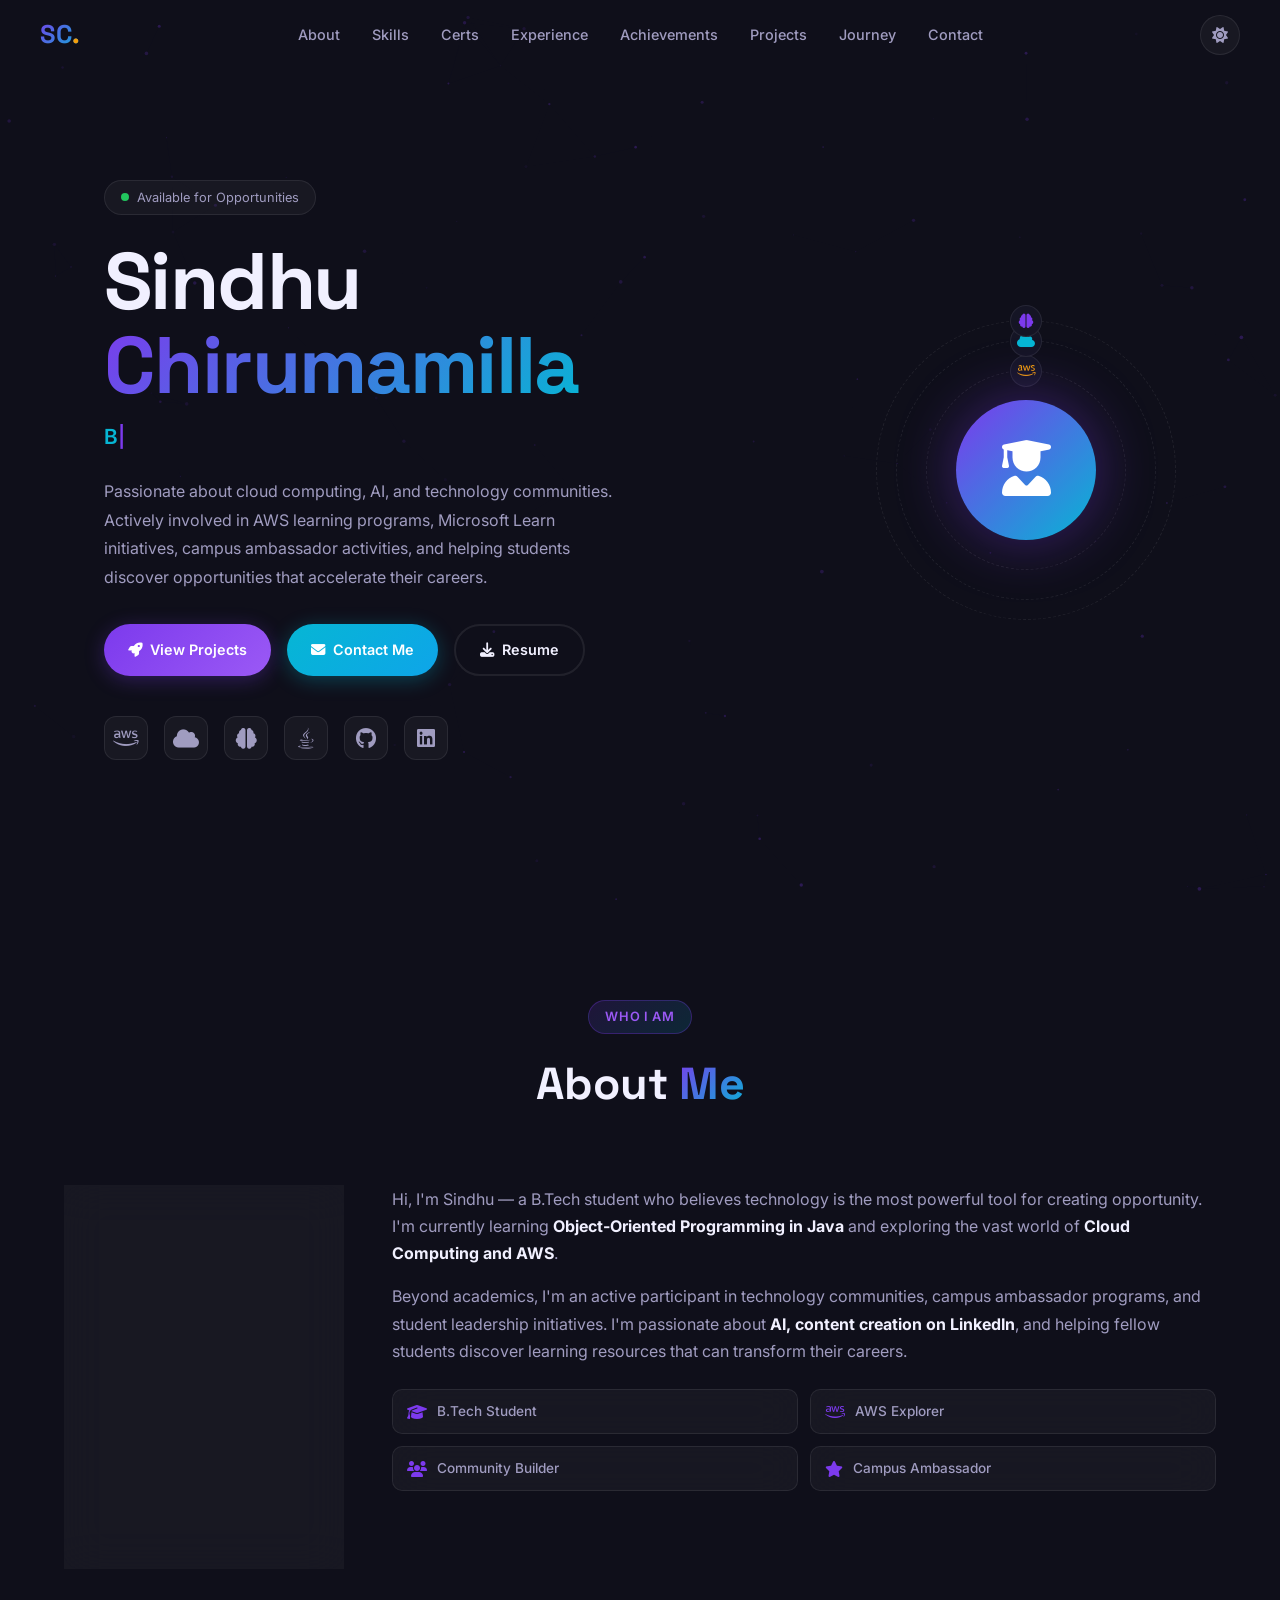
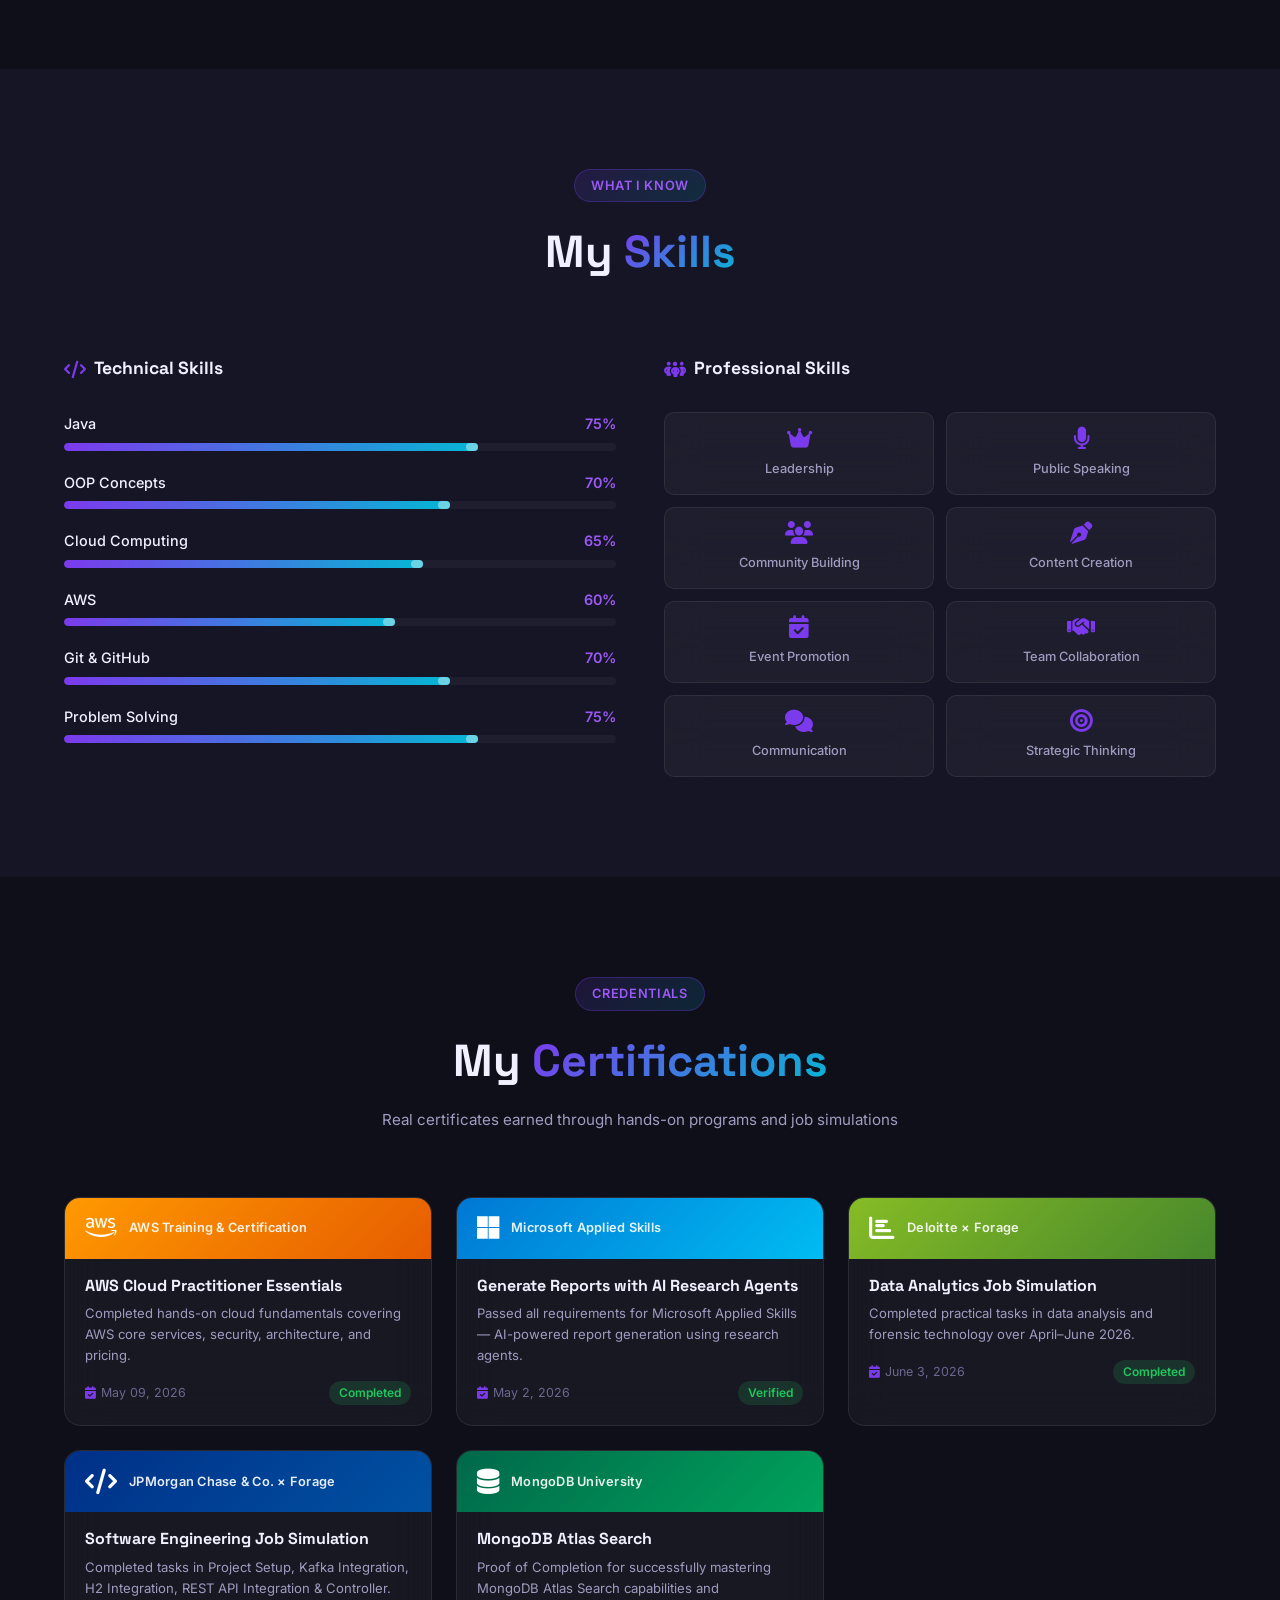
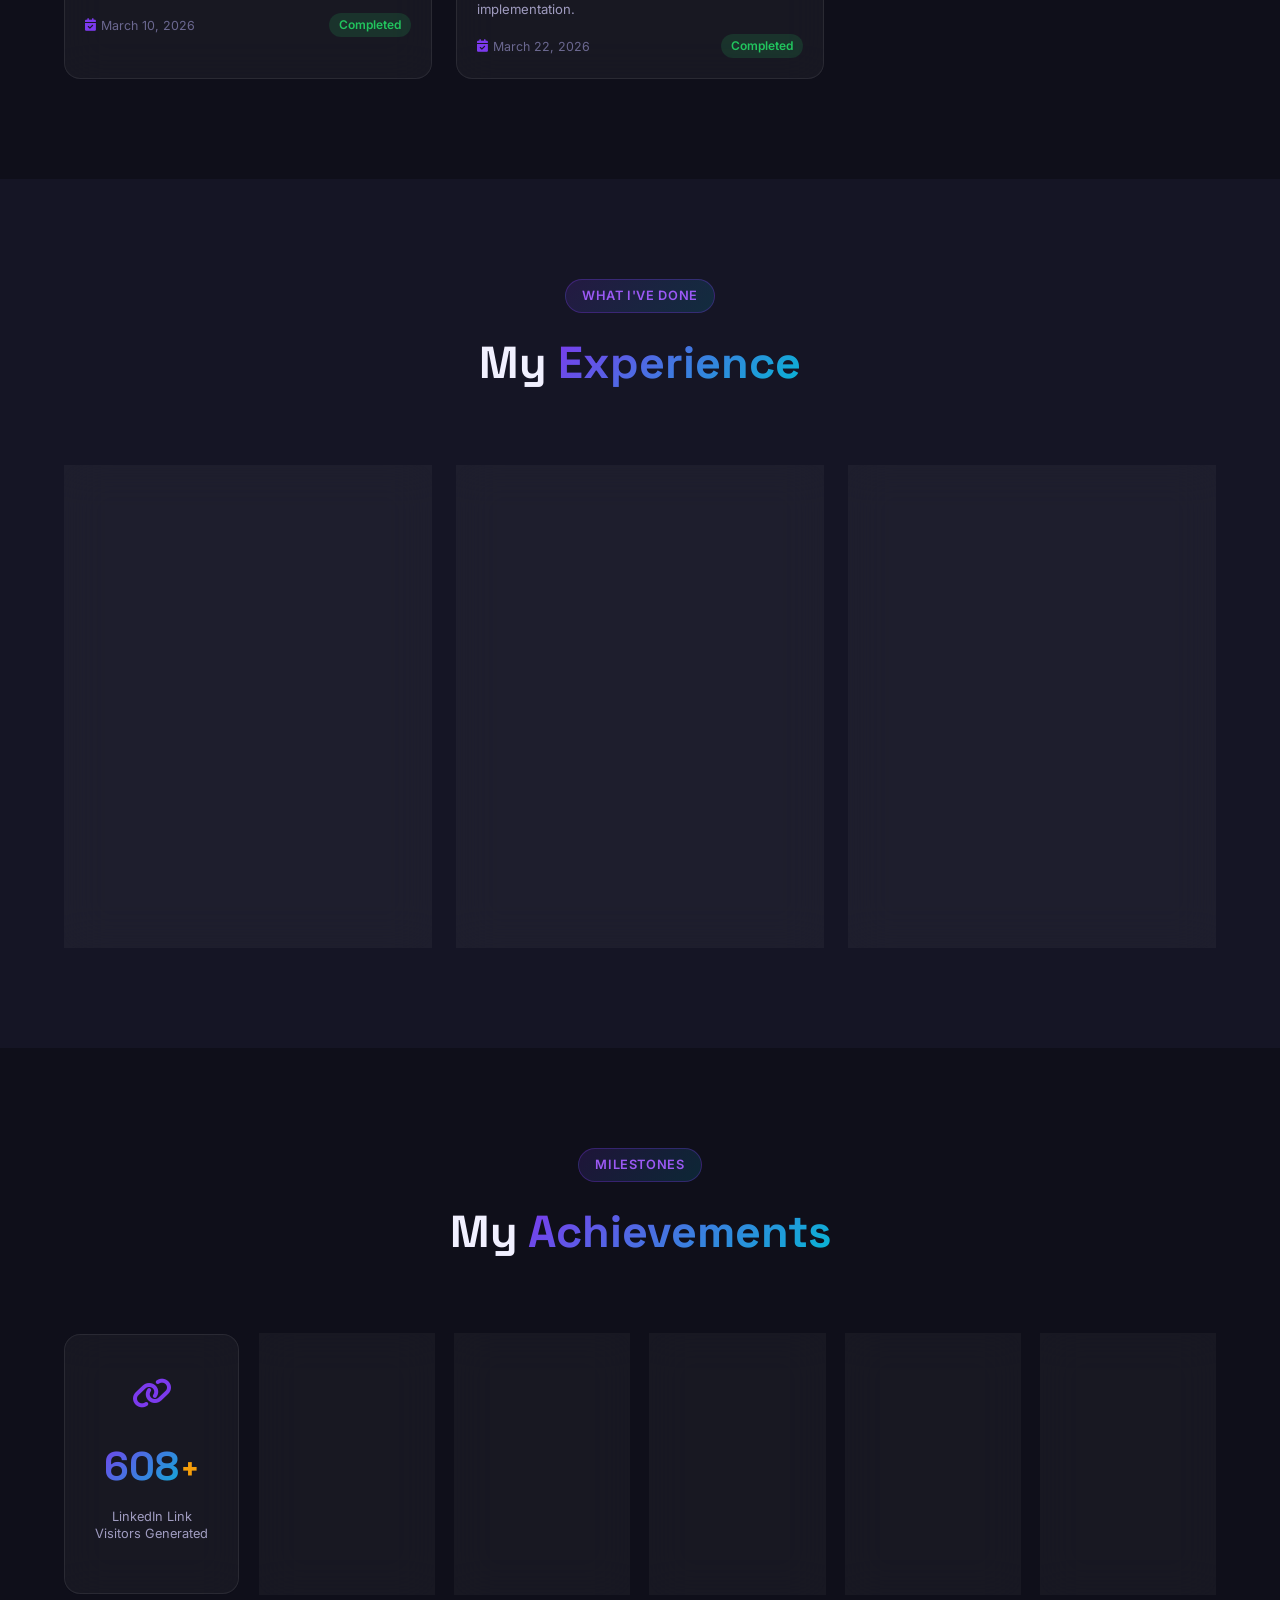
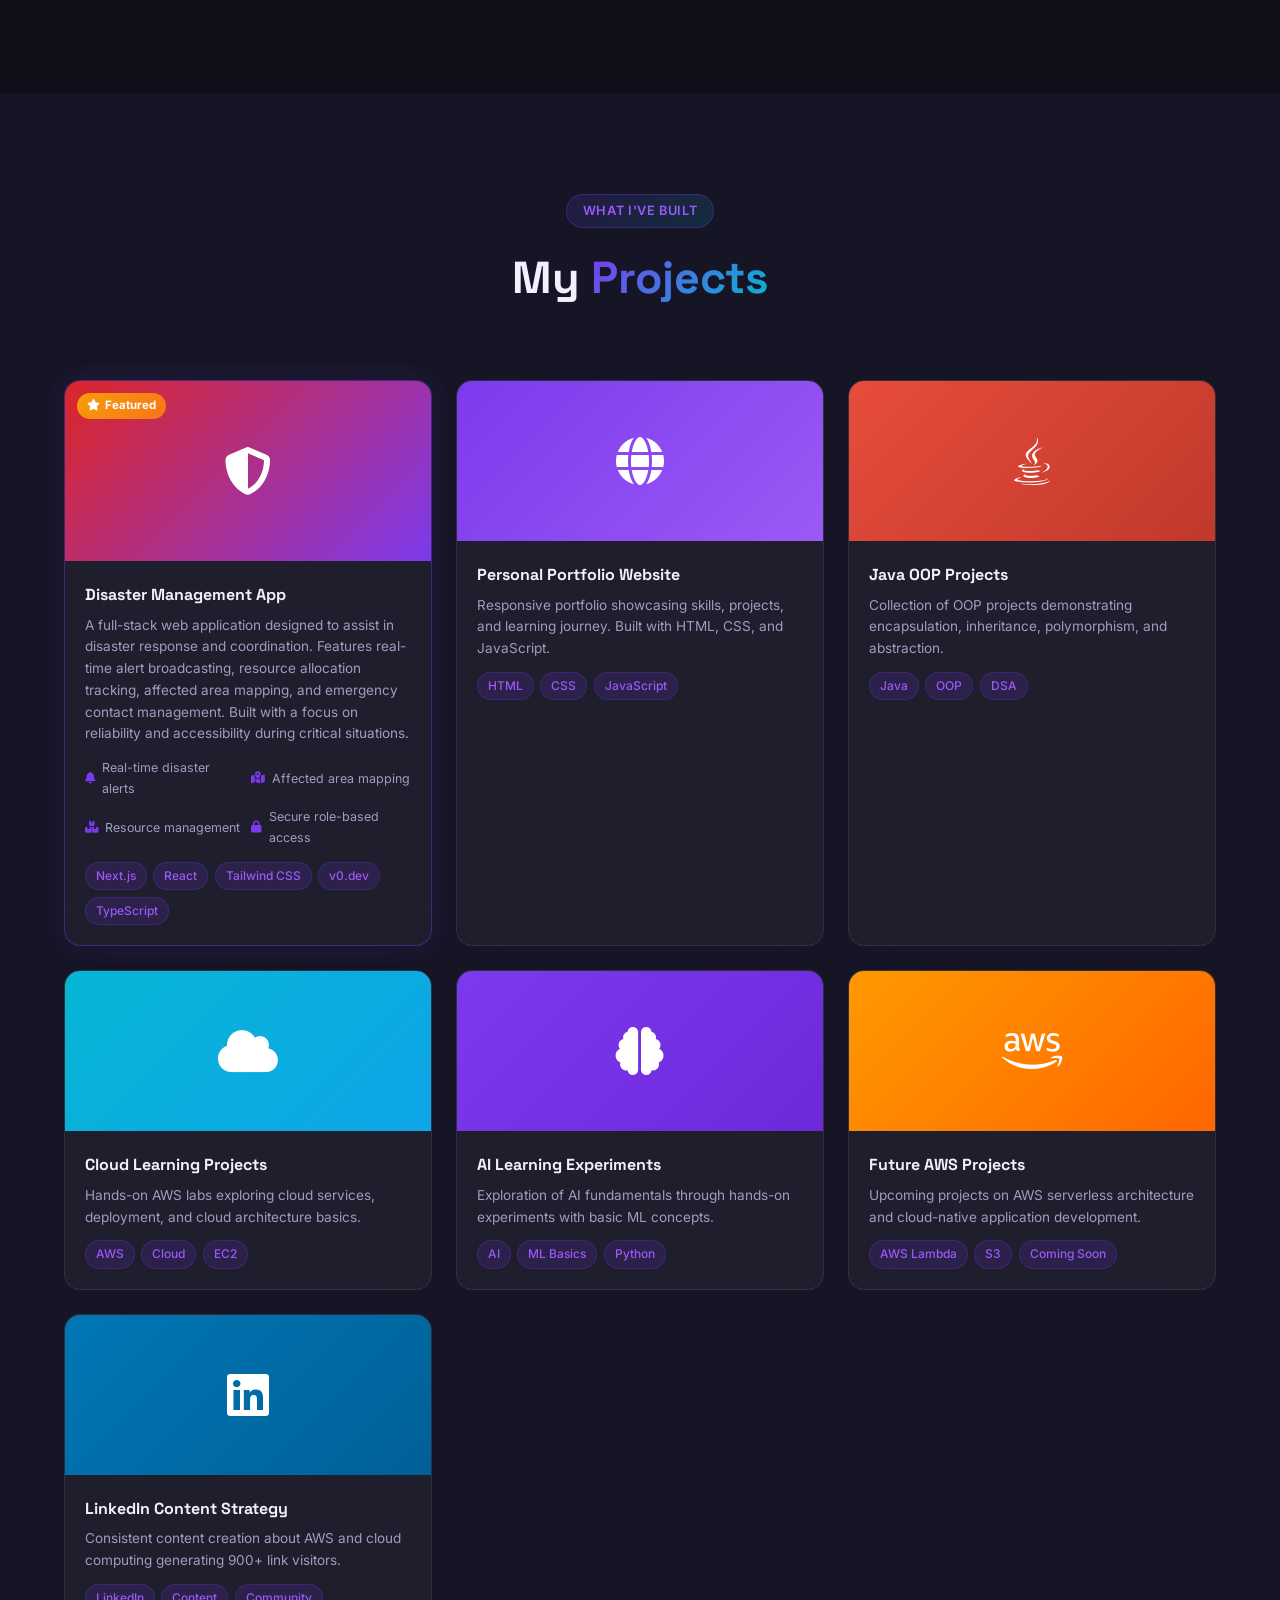
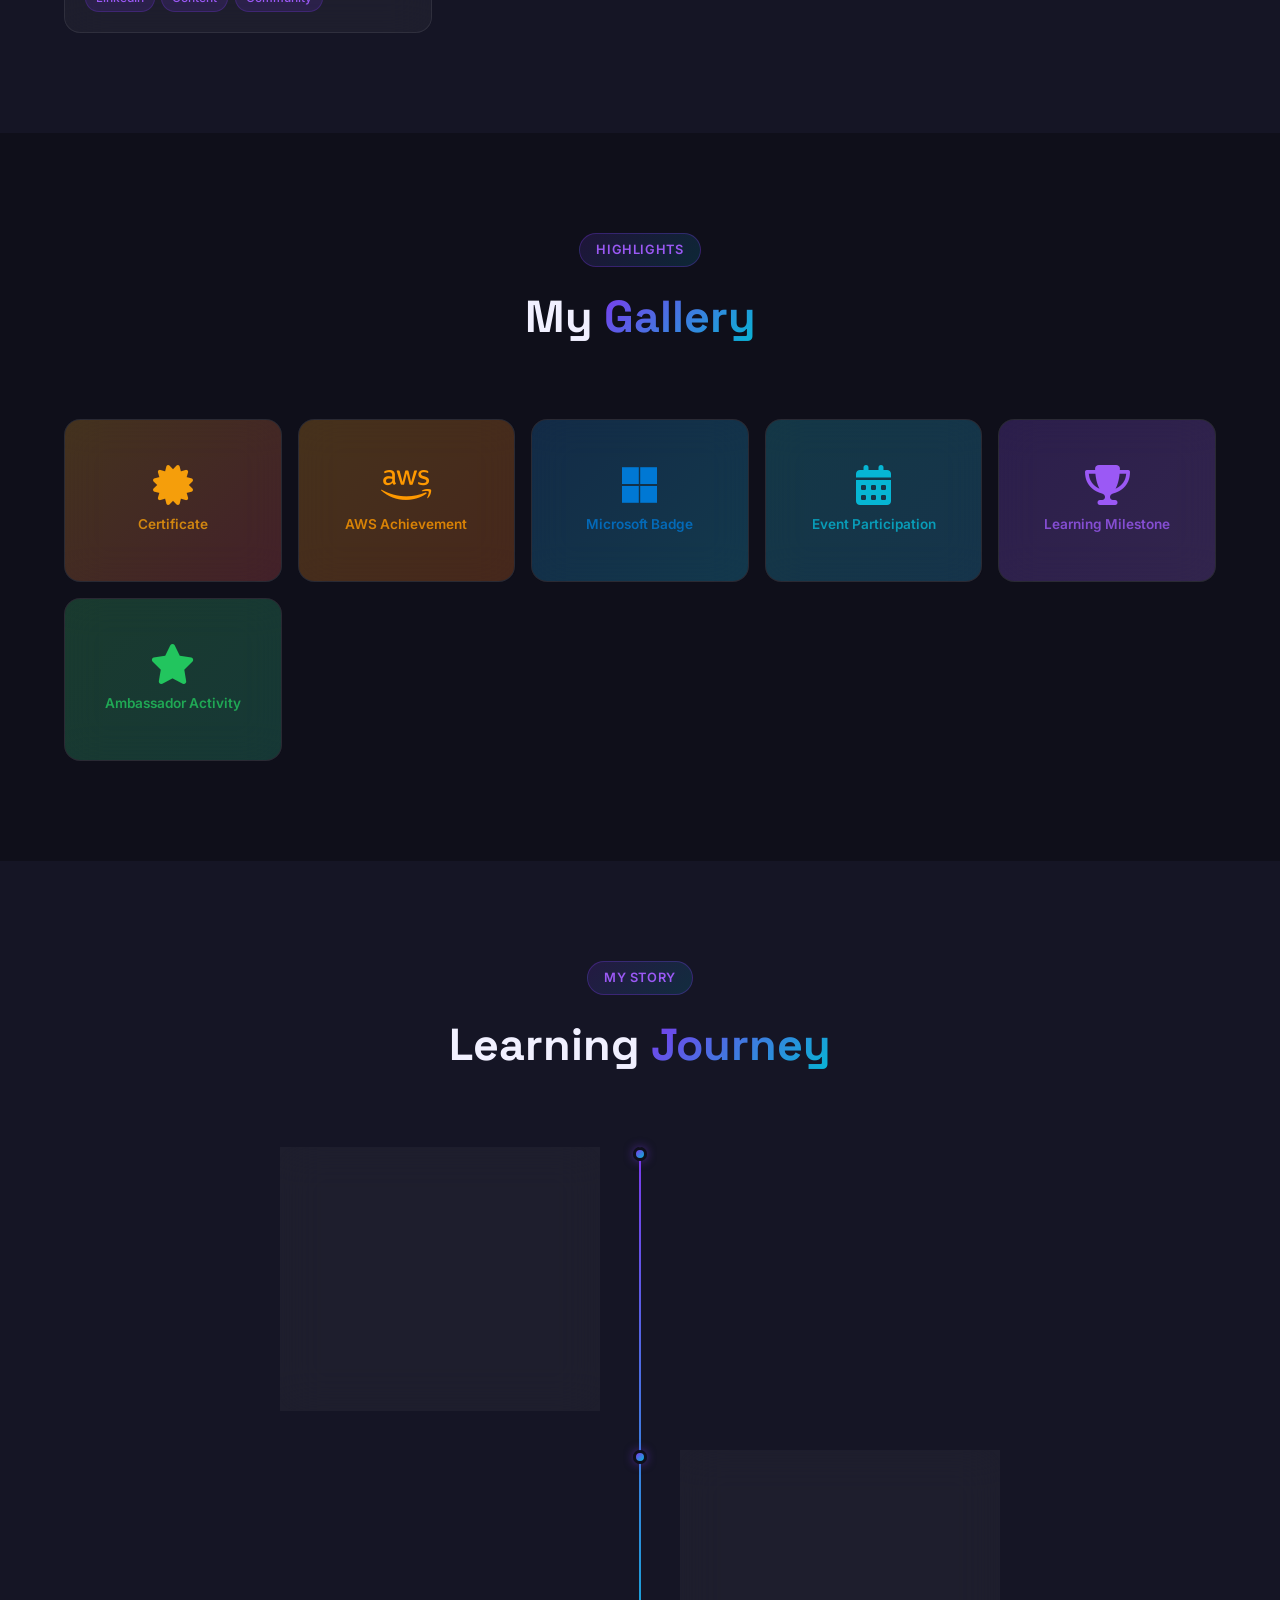
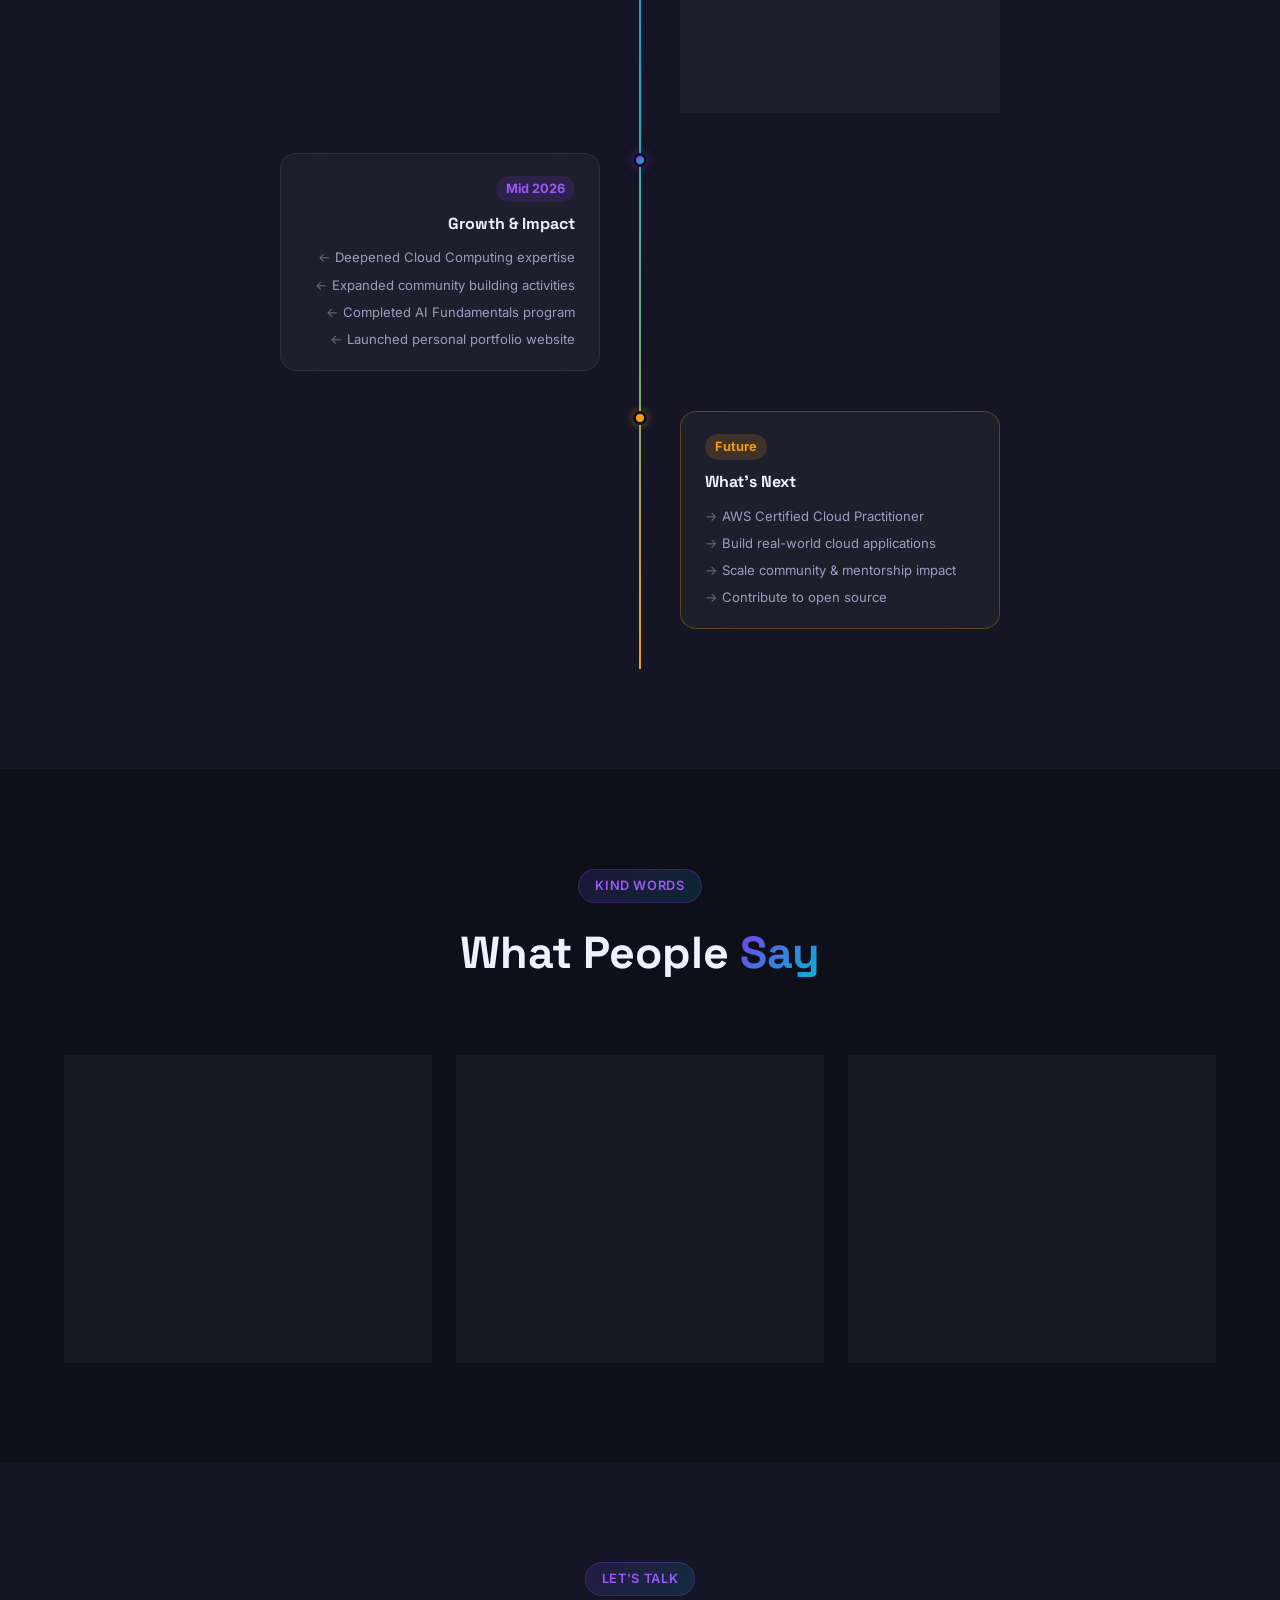
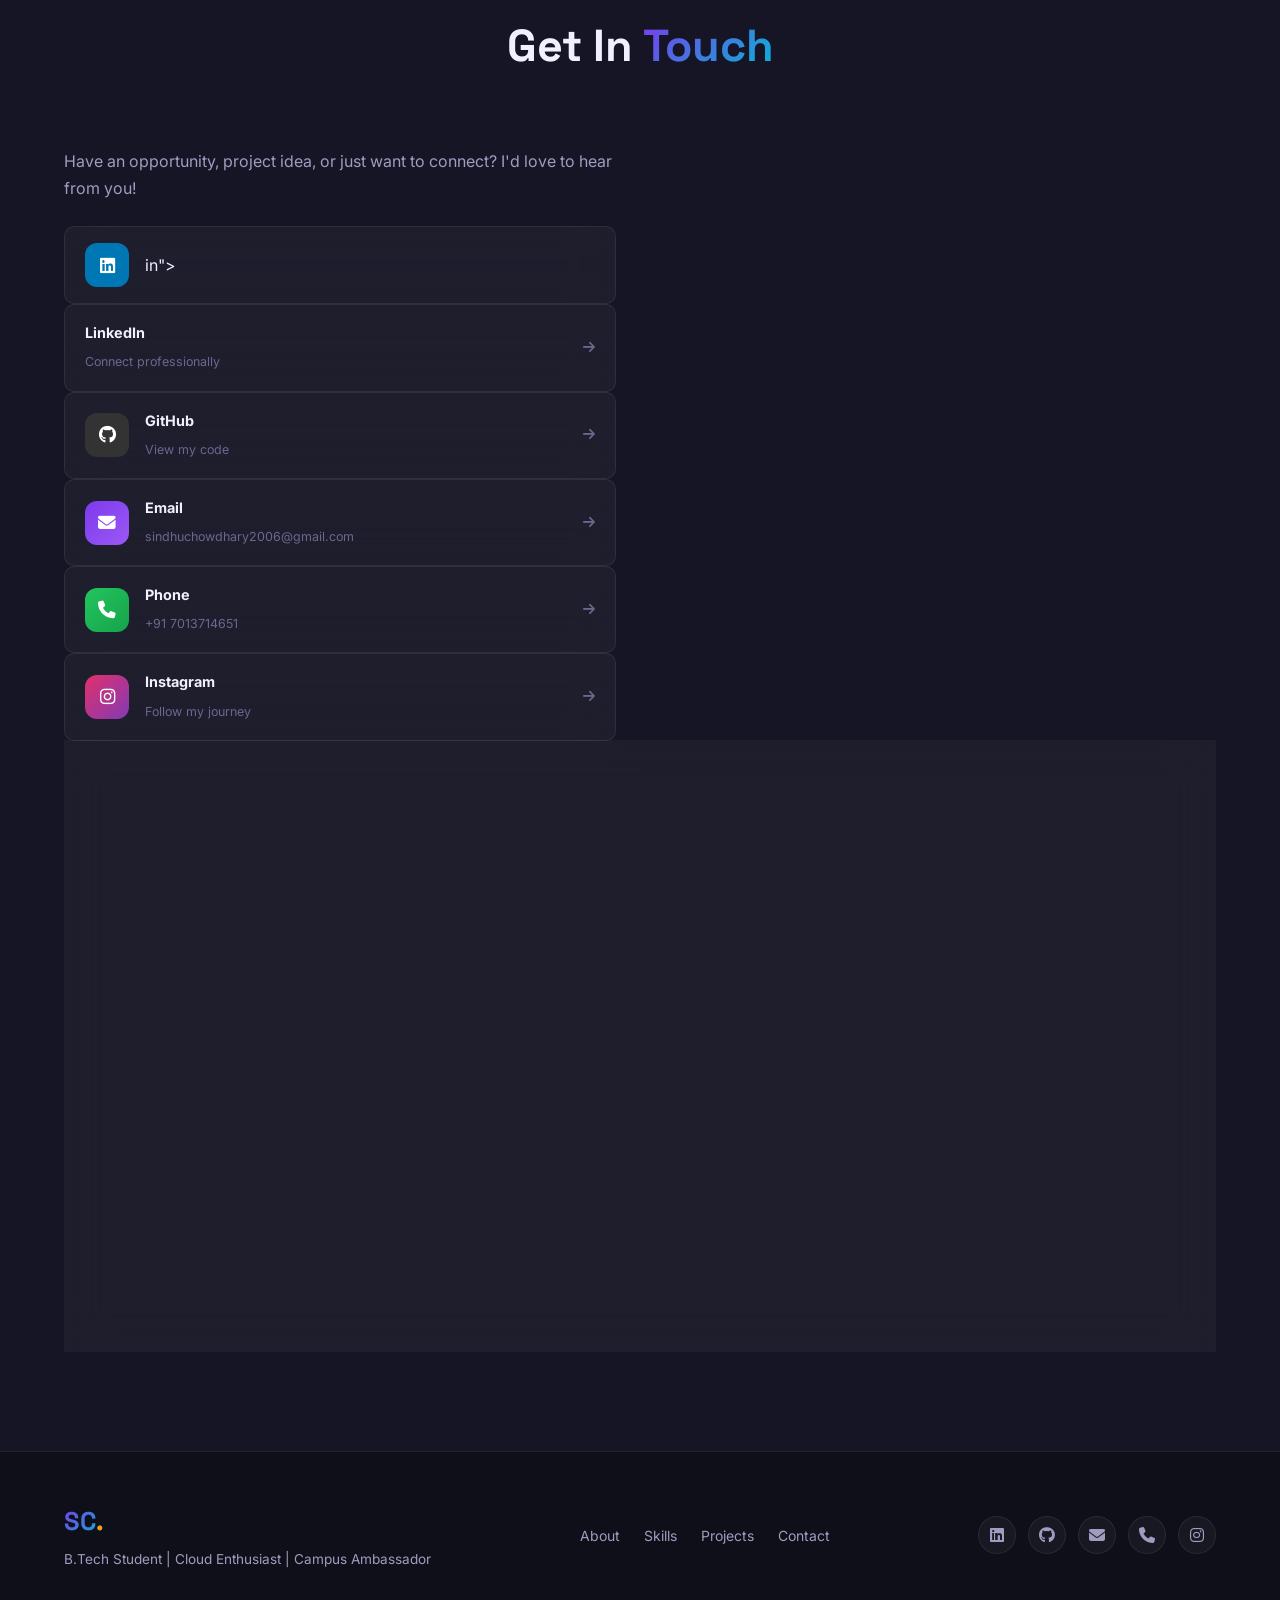
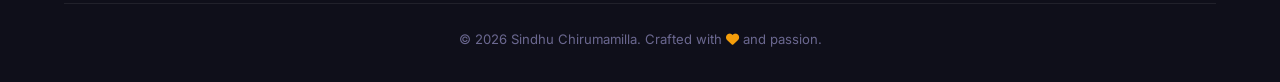
==== index.html @ bceb73b1 "Add DisasterShield app" ====
<!DOCTYPE html>
<html lang="en" data-theme="dark">
<head>
  <meta charset="UTF-8" />
  <meta name="viewport" content="width=device-width, initial-scale=1.0" />
  <meta name="description" content="Sindhu Chirumamilla - B.Tech Student | Cloud Enthusiast | Campus Ambassador | Community Builder at Siddhartha Academy of Higher Education" />
  <meta name="keywords" content="Sindhu Chirumamilla, Cloud Computing, AWS, Campus Ambassador, B.Tech, Siddhartha Academy, Data Analytics, Microsoft, Cisco" />
  <meta name="author" content="Sindhu Chirumamilla" />
  <title>Sindhu Chirumamilla | Portfolio</title>
  <link rel="preconnect" href="https://fonts.googleapis.com" />
  <link href="https://fonts.googleapis.com/css2?family=Inter:wght@300;400;500;600;700;800;900&family=Space+Grotesk:wght@400;500;600;700&display=swap" rel="stylesheet" />
  <link rel="stylesheet" href="https://cdnjs.cloudflare.com/ajax/libs/font-awesome/6.5.0/css/all.min.css" />
  <link rel="stylesheet" href="style.css" />
</head>
<body>

  <!-- Scroll Progress Bar -->
  <div id="scroll-progress"></div>

  <!-- Particle Background -->
  <canvas id="particle-canvas"></canvas>

  <!-- Navigation -->
  <nav id="navbar">
    <div class="nav-container">
      <a href="#home" class="nav-logo">SC<span class="dot">.</span></a>
      <ul class="nav-links" id="nav-links">
        <li><a href="#about">About</a></li>
        <li><a href="#skills">Skills</a></li>
        <li><a href="#certifications">Certs</a></li>
        <li><a href="#experience">Experience</a></li>
        <li><a href="#achievements">Achievements</a></li>
        <li><a href="#projects">Projects</a></li>
        <li><a href="#timeline">Journey</a></li>
        <li><a href="#contact">Contact</a></li>
      </ul>
      <div class="nav-actions">
        <button id="theme-toggle" aria-label="Toggle theme">
          <i class="fas fa-sun" id="theme-icon"></i>
        </button>
        <button class="hamburger" id="hamburger" aria-label="Menu">
          <span></span><span></span><span></span>
        </button>
      </div>
    </div>
  </nav>

  <!-- ═══════════════════════════════════════════ HERO -->
  <section id="home" class="hero">
    <div class="hero-content">
      <div class="hero-badge">
        <span class="badge-dot"></span>
        Available for Opportunities
      </div>
      <h1 class="hero-name">Sindhu<br /><span class="gradient-text">Chirumamilla</span></h1>
      <p class="hero-title"><span id="typed-text"></span><span class="cursor">|</span></p>
      <p class="hero-intro">
        Passionate about cloud computing, AI, and technology communities. Actively involved in AWS learning
        programs, Microsoft Learn initiatives, campus ambassador activities, and helping students discover
        opportunities that accelerate their careers.
      </p>
      <div class="hero-buttons">
        <a href="#projects" class="btn btn-primary"><i class="fas fa-rocket"></i> View Projects</a>
        <a href="#contact" class="btn btn-secondary"><i class="fas fa-envelope"></i> Contact Me</a>
        <a href="#" class="btn btn-outline" id="resume-btn"><i class="fas fa-download"></i> Resume</a>
      </div>
      <div class="hero-tech-icons">
        <div class="tech-icon" title="AWS"><i class="fab fa-aws"></i></div>
        <div class="tech-icon" title="Cloud"><i class="fas fa-cloud"></i></div>
        <div class="tech-icon" title="AI"><i class="fas fa-brain"></i></div>
        <div class="tech-icon" title="Java"><i class="fab fa-java"></i></div>
        <div class="tech-icon" title="GitHub"><i class="fab fa-github"></i></div>
        <div class="tech-icon" title="LinkedIn"><i class="fab fa-linkedin"></i></div>
      </div>
    </div>
    <div class="hero-visual">
      <div class="hero-avatar-ring">
        <div class="hero-avatar">
          <div class="avatar-placeholder"><i class="fas fa-user-graduate"></i></div>
        </div>
        <div class="orbit orbit-1"><div class="orbit-icon"><i class="fab fa-aws"></i></div></div>
        <div class="orbit orbit-2"><div class="orbit-icon"><i class="fas fa-cloud"></i></div></div>
        <div class="orbit orbit-3"><div class="orbit-icon"><i class="fas fa-brain"></i></div></div>
      </div>
    </div>
  </section>

  <!-- ═══════════════════════════════════════════ ABOUT -->
  <section id="about" class="section">
    <div class="container">
      <div class="section-header">
        <span class="section-tag">Who I Am</span>
        <h2 class="section-title">About <span class="gradient-text">Me</span></h2>
      </div>
      <div class="about-grid">
        <div class="about-image-col">
          <div class="about-card glass">
            <div class="about-avatar"><i class="fas fa-user-graduate"></i></div>
            <h3>Sindhu Chirumamilla</h3>
            <p class="about-role">B.Tech Student — CSE</p>
            <p class="about-college">Siddhartha Academy of Higher Education, Vijayawada</p>
            <div class="about-socials">
              <a href="https://www.linkedin.com/in/sindhu-chirumamilla-b1211738b/" target="_blank" class="social-link linkedin" title="LinkedIn"><i class="fab fa-linkedin"></i></a>
              <a href="https://github.com/sindhuchowdhary2006-coder" target="_blank" class="social-link github" title="GitHub"><i class="fab fa-github"></i></a>
              <a href="mailto:sindhuchowdhary2006@gmail.com" class="social-link email" title="Email"><i class="fas fa-envelope"></i></a>
              <a href="tel:+917013714651" class="social-link phone" title="Phone"><i class="fas fa-phone"></i></a>
              <a href="https://www.instagram.com/sindhu._.1108?igsh=b2ZkbWlzZThtYTE=" target="_blank" class="social-link insta" title="Instagram"><i class="fab fa-instagram"></i></a>
            </div>
          </div>
        </div>
        <div class="about-content-col">
          <p class="about-text">Hi, I'm Sindhu — a B.Tech student who believes technology is the most powerful tool for creating opportunity. I'm currently learning <strong>Object-Oriented Programming in Java</strong> and exploring the vast world of <strong>Cloud Computing and AWS</strong>.</p>
          <p class="about-text">Beyond academics, I'm an active participant in technology communities, campus ambassador programs, and student leadership initiatives. I'm passionate about <strong>AI, content creation on LinkedIn</strong>, and helping fellow students discover learning resources that can transform their careers.</p>
          <div class="about-highlights">
            <div class="highlight-item glass"><i class="fas fa-graduation-cap"></i><span>B.Tech Student</span></div>
            <div class="highlight-item glass"><i class="fab fa-aws"></i><span>AWS Explorer</span></div>
            <div class="highlight-item glass"><i class="fas fa-users"></i><span>Community Builder</span></div>
            <div class="highlight-item glass"><i class="fas fa-star"></i><span>Campus Ambassador</span></div>
          </div>
        </div>
      </div>
    </div>
  </section>

  <!-- ═══════════════════════════════════════════ SKILLS -->
  <section id="skills" class="section bg-alt">
    <div class="container">
      <div class="section-header">
        <span class="section-tag">What I Know</span>
        <h2 class="section-title">My <span class="gradient-text">Skills</span></h2>
      </div>
      <div class="skills-grid">
        <div class="skills-col">
          <h3 class="skills-col-title"><i class="fas fa-code"></i> Technical Skills</h3>
          <div class="skill-bars">
            <div class="skill-bar-item" data-percent="75">
              <div class="skill-label"><span>Java</span><span class="skill-pct">75%</span></div>
              <div class="skill-track"><div class="skill-fill"></div></div>
            </div>
            <div class="skill-bar-item" data-percent="70">
              <div class="skill-label"><span>OOP Concepts</span><span class="skill-pct">70%</span></div>
              <div class="skill-track"><div class="skill-fill"></div></div>
            </div>
            <div class="skill-bar-item" data-percent="65">
              <div class="skill-label"><span>Cloud Computing</span><span class="skill-pct">65%</span></div>
              <div class="skill-track"><div class="skill-fill"></div></div>
            </div>
            <div class="skill-bar-item" data-percent="60">
              <div class="skill-label"><span>AWS</span><span class="skill-pct">60%</span></div>
              <div class="skill-track"><div class="skill-fill"></div></div>
            </div>
            <div class="skill-bar-item" data-percent="70">
              <div class="skill-label"><span>Git &amp; GitHub</span><span class="skill-pct">70%</span></div>
              <div class="skill-track"><div class="skill-fill"></div></div>
            </div>
            <div class="skill-bar-item" data-percent="75">
              <div class="skill-label"><span>Problem Solving</span><span class="skill-pct">75%</span></div>
              <div class="skill-track"><div class="skill-fill"></div></div>
            </div>
          </div>
        </div>
        <div class="skills-col">
          <h3 class="skills-col-title"><i class="fas fa-people-group"></i> Professional Skills</h3>
          <div class="skill-cards">
            <div class="skill-card glass"><i class="fas fa-crown"></i><span>Leadership</span></div>
            <div class="skill-card glass"><i class="fas fa-microphone"></i><span>Public Speaking</span></div>
            <div class="skill-card glass"><i class="fas fa-users"></i><span>Community Building</span></div>
            <div class="skill-card glass"><i class="fas fa-pen-nib"></i><span>Content Creation</span></div>
            <div class="skill-card glass"><i class="fas fa-calendar-check"></i><span>Event Promotion</span></div>
            <div class="skill-card glass"><i class="fas fa-handshake"></i><span>Team Collaboration</span></div>
            <div class="skill-card glass"><i class="fas fa-comments"></i><span>Communication</span></div>
            <div class="skill-card glass"><i class="fas fa-bullseye"></i><span>Strategic Thinking</span></div>
          </div>
        </div>
      </div>
    </div>
  </section>

  <!-- ═══════════════════════════════════════════ CERTIFICATIONS -->
  <section id="certifications" class="section">
    <div class="container">
      <div class="section-header">
        <span class="section-tag">Credentials</span>
        <h2 class="section-title">My <span class="gradient-text">Certifications</span></h2>
        <p class="section-sub">Real certificates earned through hands-on programs and job simulations</p>
      </div>
      <div class="cert-cards-grid">

        <!-- 1. AWS -->
        <div class="cert-big-card glass" onclick="openCert('cert-aws')">
          <div class="cert-big-top aws-grad">
            <i class="fab fa-aws cert-big-icon"></i>
            <span class="cert-big-issuer">AWS Training &amp; Certification</span>
          </div>
          <div class="cert-big-body">
            <h4>AWS Cloud Practitioner Essentials</h4>
            <p>Completed hands-on cloud fundamentals covering AWS core services, security, architecture, and pricing.</p>
            <div class="cert-big-footer">
              <span class="cert-date"><i class="fas fa-calendar-check"></i> May 09, 2026</span>
              <span class="cert-status active">Completed</span>
            </div>
          </div>
          <div class="cert-view-overlay"><i class="fas fa-eye"></i> View Certificate</div>
        </div>

        <!-- 2. Microsoft -->
        <div class="cert-big-card glass" onclick="openCert('cert-ms')">
          <div class="cert-big-top ms-grad">
            <i class="fab fa-microsoft cert-big-icon"></i>
            <span class="cert-big-issuer">Microsoft Applied Skills</span>
          </div>
          <div class="cert-big-body">
            <h4>Generate Reports with AI Research Agents</h4>
            <p>Passed all requirements for Microsoft Applied Skills — AI-powered report generation using research agents.</p>
            <div class="cert-big-footer">
              <span class="cert-date"><i class="fas fa-calendar-check"></i> May 2, 2026</span>
              <span class="cert-status active">Verified</span>
            </div>
          </div>
          <div class="cert-view-overlay"><i class="fas fa-eye"></i> View Certificate</div>
        </div>

        <!-- 3. Deloitte -->
        <div class="cert-big-card glass" onclick="openCert('cert-deloitte')">
          <div class="cert-big-top deloitte-grad">
            <i class="fas fa-chart-bar cert-big-icon"></i>
            <span class="cert-big-issuer">Deloitte × Forage</span>
          </div>
          <div class="cert-big-body">
            <h4>Data Analytics Job Simulation</h4>
            <p>Completed practical tasks in data analysis and forensic technology over April–June 2026.</p>
            <div class="cert-big-footer">
              <span class="cert-date"><i class="fas fa-calendar-check"></i> June 3, 2026</span>
              <span class="cert-status active">Completed</span>
            </div>
          </div>
          <div class="cert-view-overlay"><i class="fas fa-eye"></i> View Certificate</div>
        </div>

        <!-- 4. JP Morgan -->
        <div class="cert-big-card glass" onclick="openCert('cert-jpm')">
          <div class="cert-big-top jpm-grad">
            <i class="fas fa-code cert-big-icon"></i>
            <span class="cert-big-issuer">JPMorgan Chase &amp; Co. × Forage</span>
          </div>
          <div class="cert-big-body">
            <h4>Software Engineering Job Simulation</h4>
            <p>Completed tasks in Project Setup, Kafka Integration, H2 Integration, REST API Integration &amp; Controller.</p>
            <div class="cert-big-footer">
              <span class="cert-date"><i class="fas fa-calendar-check"></i> March 10, 2026</span>
              <span class="cert-status active">Completed</span>
            </div>
          </div>
          <div class="cert-view-overlay"><i class="fas fa-eye"></i> View Certificate</div>
        </div>

        <!-- 5. MongoDB -->
        <div class="cert-big-card glass" onclick="openCert('cert-mongo')">
          <div class="cert-big-top mongo-grad">
            <i class="fas fa-database cert-big-icon"></i>
            <span class="cert-big-issuer">MongoDB University</span>
          </div>
          <div class="cert-big-body">
            <h4>MongoDB Atlas Search</h4>
            <p>Proof of Completion for successfully mastering MongoDB Atlas Search capabilities and implementation.</p>
            <div class="cert-big-footer">
              <span class="cert-date"><i class="fas fa-calendar-check"></i> March 22, 2026</span>
              <span class="cert-status active">Completed</span>
            </div>
          </div>
          <div class="cert-view-overlay"><i class="fas fa-eye"></i> View Certificate</div>
        </div>

      </div>
    </div>
  </section>

  <!-- ═══ CERTIFICATE MODALS ═══ -->
  <div class="cert-modal-overlay" id="cert-modal-overlay" onclick="closeCert()">
    <div class="cert-modal glass" onclick="event.stopPropagation()">
      <button class="cert-modal-close" onclick="closeCert()"><i class="fas fa-times"></i></button>

      <!-- AWS -->
      <div class="cert-modal-content" id="cert-aws">
        <div class="cert-preview aws-preview">
          <div class="cert-preview-header aws-grad">
            <i class="fab fa-aws"></i>
            <span>AWS Training &amp; Certification</span>
          </div>
          <div class="cert-preview-body">
            <p class="cert-preview-type">Completion Certificate</p>
            <h2>AWS Cloud Practitioner Essentials</h2>
            <p class="cert-preview-awarded">Awarded to</p>
            <h3>Chirumamilla Sindhu</h3>
            <p class="cert-preview-date">Completed: May 09, 2026</p>
            <p class="cert-preview-sign">— Michelle Vaz, Director, AWS Training &amp; Certification</p>
          </div>
        </div>
      </div>

      <!-- Microsoft -->
      <div class="cert-modal-content" id="cert-ms">
        <div class="cert-preview ms-preview">
          <div class="cert-preview-header ms-grad">
            <i class="fab fa-microsoft"></i>
            <span>Microsoft Applied Skills</span>
          </div>
          <div class="cert-preview-body">
            <p class="cert-preview-type">Applied Skills Certificate</p>
            <h2>Generate Reports with AI Research Agents</h2>
            <p class="cert-preview-awarded">Awarded to</p>
            <h3>Chirumamilla Sindhu</h3>
            <p class="cert-preview-date">Earned: May 2, 2026</p>
            <p class="cert-preview-id">Credential ID: E76CD0FF72002CF</p>
            <p class="cert-preview-sign">— Satya Narayana Nadella, Microsoft</p>
          </div>
        </div>
      </div>

      <!-- Deloitte -->
      <div class="cert-modal-content" id="cert-deloitte">
        <div class="cert-preview deloitte-preview">
          <div class="cert-preview-header deloitte-grad">
            <i class="fas fa-chart-bar"></i>
            <span>Deloitte × Forage</span>
          </div>
          <div class="cert-preview-body">
            <p class="cert-preview-type">Certificate of Completion</p>
            <h2>Data Analytics Job Simulation</h2>
            <p class="cert-preview-awarded">Awarded to</p>
            <h3>Sindhu Chowdhary</h3>
            <p class="cert-preview-date">Completed: June 3, 2026</p>
            <p class="cert-preview-tasks"><strong>Skills covered:</strong> Data Analysis · Forensic Technology</p>
            <p class="cert-preview-sign">— Tina McCreery, Chief Human Resources Officer, Deloitte</p>
          </div>
        </div>
      </div>

      <!-- JP Morgan -->
      <div class="cert-modal-content" id="cert-jpm">
        <div class="cert-preview jpm-preview">
          <div class="cert-preview-header jpm-grad">
            <i class="fas fa-code"></i>
            <span>JPMorgan Chase &amp; Co. × Forage</span>
          </div>
          <div class="cert-preview-body">
            <p class="cert-preview-type">Certificate of Completion</p>
            <h2>Software Engineering Job Simulation</h2>
            <p class="cert-preview-awarded">Awarded to</p>
            <h3>Sindhu Chowdhary</h3>
            <p class="cert-preview-date">Completed: March 10, 2026</p>
            <p class="cert-preview-tasks"><strong>Skills covered:</strong> Project Setup · Kafka Integration · H2 Integration · REST API Integration · REST API Controller</p>
            <p class="cert-preview-sign">— Tom Brunskill, Co-Founder of Forage</p>
          </div>
        </div>
      </div>

      <!-- MongoDB -->
      <div class="cert-modal-content" id="cert-mongo">
        <div class="cert-preview mongo-preview">
          <div class="cert-preview-header mongo-grad">
            <i class="fas fa-database"></i>
            <span>MongoDB University</span>
          </div>
          <div class="cert-preview-body">
            <p class="cert-preview-type">Proof of Completion</p>
            <h2>MongoDB Atlas Search</h2>
            <p class="cert-preview-awarded">Awarded to</p>
            <h3>Sindhu Chowdhary</h3>
            <p class="cert-preview-date">Completed: March 22, 2026</p>
            <p class="cert-preview-id">Certificate ID: MDBu8t9j4seo3</p>
            <p class="cert-preview-sign">— Raghu Viswanathan, VP Education, MongoDB Inc.</p>
          </div>
        </div>
      </div>

    </div>
  </div>

  <!-- ═══════════════════════════════════════════ EXPERIENCE -->
  <section id="experience" class="section bg-alt">
    <div class="container">
      <div class="section-header">
        <span class="section-tag">What I've Done</span>
        <h2 class="section-title">My <span class="gradient-text">Experience</span></h2>
      </div>
      <div class="exp-grid">
        <div class="exp-card glass">
          <div class="exp-icon"><i class="fas fa-star"></i></div>
          <h3>Campus Ambassador</h3>
          <p class="exp-org">Technology Programs</p>
          <ul class="exp-list">
            <li><i class="fas fa-check-circle"></i>Promoting AWS and Microsoft learning programs on campus</li>
            <li><i class="fas fa-check-circle"></i>Student outreach and awareness campaigns</li>
            <li><i class="fas fa-check-circle"></i>Community engagement and peer mentoring</li>
            <li><i class="fas fa-check-circle"></i>Managing social media campaigns for tech events</li>
            <li><i class="fas fa-check-circle"></i>Organizing and participating in student tech events</li>
          </ul>
        </div>
        <div class="exp-card glass">
          <div class="exp-icon leader-icon"><i class="fas fa-crown"></i></div>
          <h3>Student Leader</h3>
          <p class="exp-org">College &amp; Department</p>
          <ul class="exp-list">
            <li><i class="fas fa-check-circle"></i>Class Representative — bridging students and faculty</li>
            <li><i class="fas fa-check-circle"></i>Organizing student initiatives and workshops</li>
            <li><i class="fas fa-check-circle"></i>Helping peers discover internship &amp; learning opportunities</li>
            <li><i class="fas fa-check-circle"></i>Creating LinkedIn content to inspire fellow students</li>
            <li><i class="fas fa-check-circle"></i>Coordinating group study and knowledge-sharing sessions</li>
          </ul>
        </div>
        <div class="exp-card glass">
          <div class="exp-icon content-icon"><i class="fab fa-linkedin"></i></div>
          <h3>LinkedIn Content Creator</h3>
          <p class="exp-org">Personal Brand</p>
          <ul class="exp-list">
            <li><i class="fas fa-check-circle"></i>Sharing cloud computing and AWS learning insights</li>
            <li><i class="fas fa-check-circle"></i>Posting about student opportunities and programs</li>
            <li><i class="fas fa-check-circle"></i>Generated 900+ link visitors through posts</li>
            <li><i class="fas fa-check-circle"></i>Building a community of student tech enthusiasts</li>
            <li><i class="fas fa-check-circle"></i>Documenting learning journey publicly</li>
          </ul>
        </div>
      </div>
    </div>
  </section>

  <!-- ═══════════════════════════════════════════ ACHIEVEMENTS -->
  <section id="achievements" class="section">
    <div class="container">
      <div class="section-header">
        <span class="section-tag">Milestones</span>
        <h2 class="section-title">My <span class="gradient-text">Achievements</span></h2>
      </div>
      <div class="stats-grid">
        <div class="stat-card glass">
          <div class="stat-icon"><i class="fas fa-link"></i></div>
          <div class="stat-row"><span class="stat-number" data-target="900">0</span><span class="stat-suffix">+</span></div>
          <p class="stat-label">LinkedIn Link Visitors Generated</p>
        </div>
        <div class="stat-card glass">
          <div class="stat-icon ms-color"><i class="fab fa-microsoft"></i></div>
          <div class="stat-row"><span class="stat-number" data-target="5">0</span><span class="stat-suffix">+</span></div>
          <p class="stat-label">Microsoft Learn Achievements</p>
        </div>
        <div class="stat-card glass">
          <div class="stat-icon aws-color"><i class="fab fa-aws"></i></div>
          <div class="stat-row"><span class="stat-number" data-target="10">0</span><span class="stat-suffix">+</span></div>
          <p class="stat-label">AWS Learning Modules Completed</p>
        </div>
        <div class="stat-card glass">
          <div class="stat-icon"><i class="fas fa-star"></i></div>
          <div class="stat-row"><span class="stat-number" data-target="3">0</span><span class="stat-suffix">+</span></div>
          <p class="stat-label">Ambassador Programs Participated</p>
        </div>
        <div class="stat-card glass">
          <div class="stat-icon"><i class="fas fa-users"></i></div>
          <div class="stat-row"><span class="stat-number" data-target="200">0</span><span class="stat-suffix">+</span></div>
          <p class="stat-label">Community Members Reached</p>
        </div>
        <div class="stat-card glass">
          <div class="stat-icon"><i class="fas fa-certificate"></i></div>
          <div class="stat-row"><span class="stat-number" data-target="5">0</span><span class="stat-suffix">+</span></div>
          <p class="stat-label">Certifications Earned</p>
        </div>
      </div>
    </div>
  </section>

  <!-- ═══════════════════════════════════════════ PROJECTS -->
  <section id="projects" class="section bg-alt">
    <div class="container">
      <div class="section-header">
        <span class="section-tag">What I've Built</span>
        <h2 class="section-title">My <span class="gradient-text">Projects</span></h2>
      </div>
      <div class="projects-grid">

        <!-- ★ FEATURED — Disaster Management App -->
        <div class="project-card glass featured-project">
          <div class="project-img">
            <div class="project-img-placeholder disaster"><i class="fas fa-shield-halved"></i></div>
            <div class="project-overlay">
              <a href="disaster-app/index.html" target="_blank" class="proj-link" title="View Live App"><i class="fas fa-external-link-alt"></i></a>
            </div>
            <span class="featured-badge"><i class="fas fa-star"></i> Featured</span>
          </div>
          <div class="project-body">
            <h4>Disaster Management App</h4>
            <p>A full-stack web application designed to assist in disaster response and coordination. Features real-time alert broadcasting, resource allocation tracking, affected area mapping, and emergency contact management. Built with a focus on reliability and accessibility during critical situations.</p>
            <div class="project-feature-list">
              <div class="pf-item"><i class="fas fa-bell"></i> Real-time disaster alerts</div>
              <div class="pf-item"><i class="fas fa-map-location-dot"></i> Affected area mapping</div>
              <div class="pf-item"><i class="fas fa-boxes-stacked"></i> Resource management</div>
              <div class="pf-item"><i class="fas fa-lock"></i> Secure role-based access</div>
            </div>
            <div class="project-tags">
              <span class="tag">Next.js</span><span class="tag">React</span><span class="tag">Tailwind CSS</span><span class="tag">v0.dev</span><span class="tag">TypeScript</span>
            </div>
          </div>
        </div>

        <div class="project-card glass">
          <div class="project-img">
            <div class="project-img-placeholder portfolio"><i class="fas fa-globe"></i></div>
            <div class="project-overlay">
              <a href="#" class="proj-link"><i class="fab fa-github"></i></a>
              <a href="#" class="proj-link"><i class="fas fa-external-link-alt"></i></a>
            </div>
          </div>
          <div class="project-body">
            <h4>Personal Portfolio Website</h4>
            <p>Responsive portfolio showcasing skills, projects, and learning journey. Built with HTML, CSS, and JavaScript.</p>
            <div class="project-tags">
              <span class="tag">HTML</span><span class="tag">CSS</span><span class="tag">JavaScript</span>
            </div>
          </div>
        </div>
        <div class="project-card glass">
          <div class="project-img">
            <div class="project-img-placeholder java"><i class="fab fa-java"></i></div>
            <div class="project-overlay">
              <a href="#" class="proj-link"><i class="fab fa-github"></i></a>
              <a href="#" class="proj-link"><i class="fas fa-external-link-alt"></i></a>
            </div>
          </div>
          <div class="project-body">
            <h4>Java OOP Projects</h4>
            <p>Collection of OOP projects demonstrating encapsulation, inheritance, polymorphism, and abstraction.</p>
            <div class="project-tags">
              <span class="tag">Java</span><span class="tag">OOP</span><span class="tag">DSA</span>
            </div>
          </div>
        </div>
        <div class="project-card glass">
          <div class="project-img">
            <div class="project-img-placeholder cloud"><i class="fas fa-cloud"></i></div>
            <div class="project-overlay">
              <a href="#" class="proj-link"><i class="fab fa-github"></i></a>
              <a href="#" class="proj-link"><i class="fas fa-external-link-alt"></i></a>
            </div>
          </div>
          <div class="project-body">
            <h4>Cloud Learning Projects</h4>
            <p>Hands-on AWS labs exploring cloud services, deployment, and cloud architecture basics.</p>
            <div class="project-tags">
              <span class="tag">AWS</span><span class="tag">Cloud</span><span class="tag">EC2</span>
            </div>
          </div>
        </div>
        <div class="project-card glass">
          <div class="project-img">
            <div class="project-img-placeholder ai"><i class="fas fa-brain"></i></div>
            <div class="project-overlay">
              <a href="#" class="proj-link"><i class="fab fa-github"></i></a>
              <a href="#" class="proj-link"><i class="fas fa-external-link-alt"></i></a>
            </div>
          </div>
          <div class="project-body">
            <h4>AI Learning Experiments</h4>
            <p>Exploration of AI fundamentals through hands-on experiments with basic ML concepts.</p>
            <div class="project-tags">
              <span class="tag">AI</span><span class="tag">ML Basics</span><span class="tag">Python</span>
            </div>
          </div>
        </div>
        <div class="project-card glass">
          <div class="project-img">
            <div class="project-img-placeholder aws"><i class="fab fa-aws"></i></div>
            <div class="project-overlay">
              <a href="#" class="proj-link"><i class="fab fa-github"></i></a>
              <a href="#" class="proj-link"><i class="fas fa-external-link-alt"></i></a>
            </div>
          </div>
          <div class="project-body">
            <h4>Future AWS Projects</h4>
            <p>Upcoming projects on AWS serverless architecture and cloud-native application development.</p>
            <div class="project-tags">
              <span class="tag">AWS Lambda</span><span class="tag">S3</span><span class="tag">Coming Soon</span>
            </div>
          </div>
        </div>
        <div class="project-card glass">
          <div class="project-img">
            <div class="project-img-placeholder content"><i class="fab fa-linkedin"></i></div>
            <div class="project-overlay">
              <a href="https://www.linkedin.com/in/sindhu-chirumamilla-b1211738b/" target="_blank" class="proj-link"><i class="fab fa-linkedin"></i></a>
            </div>
          </div>
          <div class="project-body">
            <h4>LinkedIn Content Strategy</h4>
            <p>Consistent content creation about AWS and cloud computing generating 900+ link visitors.</p>
            <div class="project-tags">
              <span class="tag">LinkedIn</span><span class="tag">Content</span><span class="tag">Community</span>
            </div>
          </div>
        </div>
      </div>
    </div>
  </section>

  <!-- ═══════════════════════════════════════════ GALLERY -->
  <section id="gallery" class="section">
    <div class="container">
      <div class="section-header">
        <span class="section-tag">Highlights</span>
        <h2 class="section-title">My <span class="gradient-text">Gallery</span></h2>
      </div>
      <div class="gallery-grid">
        <div class="gallery-item glass"><div class="gallery-placeholder cert-color"><i class="fas fa-certificate"></i><span>Certificate</span></div></div>
        <div class="gallery-item glass"><div class="gallery-placeholder aws-color"><i class="fab fa-aws"></i><span>AWS Achievement</span></div></div>
        <div class="gallery-item glass"><div class="gallery-placeholder ms-color"><i class="fab fa-microsoft"></i><span>Microsoft Badge</span></div></div>
        <div class="gallery-item glass"><div class="gallery-placeholder event-color"><i class="fas fa-calendar-days"></i><span>Event Participation</span></div></div>
        <div class="gallery-item glass"><div class="gallery-placeholder milestone-color"><i class="fas fa-trophy"></i><span>Learning Milestone</span></div></div>
        <div class="gallery-item glass"><div class="gallery-placeholder ambassador-color"><i class="fas fa-star"></i><span>Ambassador Activity</span></div></div>
      </div>
    </div>
  </section>

  <!-- ═══════════════════════════════════════════ TIMELINE -->
  <section id="timeline" class="section bg-alt">
    <div class="container">
      <div class="section-header">
        <span class="section-tag">My Story</span>
        <h2 class="section-title">Learning <span class="gradient-text">Journey</span></h2>
      </div>
      <div class="timeline">
        <div class="timeline-item left">
          <div class="timeline-dot"></div>
          <div class="timeline-card glass">
            <span class="timeline-year">2025</span>
            <h4>Foundation Building</h4>
            <ul>
              <li>Started deeper Java &amp; OOP learning</li>
              <li>Explored Software Engineering fundamentals</li>
              <li>Began building LinkedIn presence</li>
              <li>Joined first campus ambassador program</li>
            </ul>
          </div>
        </div>
        <div class="timeline-item right">
          <div class="timeline-dot"></div>
          <div class="timeline-card glass">
            <span class="timeline-year">Early 2026</span>
            <h4>Cloud &amp; Community</h4>
            <ul>
              <li>Started AWS Learning Journey on Skill Builder</li>
              <li>Earned multiple Microsoft Learn achievements</li>
              <li>Became active campus ambassador</li>
              <li>Generated 900+ LinkedIn link visitors</li>
            </ul>
          </div>
        </div>
        <div class="timeline-item left">
          <div class="timeline-dot"></div>
          <div class="timeline-card glass">
            <span class="timeline-year">Mid 2026</span>
            <h4>Growth &amp; Impact</h4>
            <ul>
              <li>Deepened Cloud Computing expertise</li>
              <li>Expanded community building activities</li>
              <li>Completed AI Fundamentals program</li>
              <li>Launched personal portfolio website</li>
            </ul>
          </div>
        </div>
        <div class="timeline-item right">
          <div class="timeline-dot future"></div>
          <div class="timeline-card glass future-card">
            <span class="timeline-year">Future</span>
            <h4>What's Next</h4>
            <ul>
              <li>AWS Certified Cloud Practitioner</li>
              <li>Build real-world cloud applications</li>
              <li>Scale community &amp; mentorship impact</li>
              <li>Contribute to open source</li>
            </ul>
          </div>
        </div>
      </div>
    </div>
  </section>

  <!-- ═══════════════════════════════════════════ TESTIMONIALS -->
  <section id="testimonials" class="section">
    <div class="container">
      <div class="section-header">
        <span class="section-tag">Kind Words</span>
        <h2 class="section-title">What People <span class="gradient-text">Say</span></h2>
      </div>
      <div class="testimonial-grid">
        <div class="testimonial-card glass">
          <div class="quote-icon"><i class="fas fa-quote-left"></i></div>
          <p>"Sindhu has an incredible ability to connect people with opportunities. Her dedication to the campus ambassador program and genuine passion for helping peers is truly inspiring."</p>
          <div class="testimonial-author">
            <div class="author-avatar peer">P</div>
            <div><strong>Peer</strong><span>B.Tech Classmate</span></div>
          </div>
        </div>
        <div class="testimonial-card glass">
          <div class="quote-icon"><i class="fas fa-quote-left"></i></div>
          <p>"Her consistent content on LinkedIn about AWS and cloud computing has helped many students discover resources they didn't know existed. A true community builder."</p>
          <div class="testimonial-author">
            <div class="author-avatar mentor">M</div>
            <div><strong>Mentor</strong><span>Tech Community Lead</span></div>
          </div>
        </div>
        <div class="testimonial-card glass">
          <div class="quote-icon"><i class="fas fa-quote-left"></i></div>
          <p>"Sindhu's enthusiasm for learning and sharing knowledge is contagious. She always brings energy and initiative to every project and community event she's part of."</p>
          <div class="testimonial-author">
            <div class="author-avatar community">C</div>
            <div><strong>Community Member</strong><span>Student Tech Group</span></div>
          </div>
        </div>
      </div>
    </div>
  </section>

  <!-- ═══════════════════════════════════════════ CONTACT -->
  <section id="contact" class="section bg-alt">
    <div class="container">
      <div class="section-header">
        <span class="section-tag">Let's Talk</span>
        <h2 class="section-title">Get In <span class="gradient-text">Touch</span></h2>
      </div>
      <div class="contact-grid">
        <div class="contact-info">
          <p class="contact-intro">Have an opportunity, project idea, or just want to connect? I'd love to hear from you!</p>
          <div class="contact-links">
            <a href="https://www.linkedin.com/in/sindhu-chirumamilla-b1211738b/" target="_blank" class="contact-item glass">
              <div class="contact-icon linkedin-bg"><i class="fab fa-linkedin"></i></div>in"></i></div>
              <div><strong>LinkedIn</strong><span>Connect professionally</span></div>
              <i class="fas fa-arrow-right"></i>
            </a>
            <a href="https://github.com/sindhuchowdhary2006-coder" target="_blank" class="contact-item glass">
              <div class="contact-icon github-bg"><i class="fab fa-github"></i></div>
              <div><strong>GitHub</strong><span>View my code</span></div>
              <i class="fas fa-arrow-right"></i>
            </a>
            <a href="mailto:sindhuchowdhary2006@gmail.com" class="contact-item glass">
              <div class="contact-icon email-bg"><i class="fas fa-envelope"></i></div>
              <div><strong>Email</strong><span>sindhuchowdhary2006@gmail.com</span></div>
              <i class="fas fa-arrow-right"></i>
            </a>
            <a href="tel:+917013714651" class="contact-item glass">
              <div class="contact-icon phone-bg"><i class="fas fa-phone"></i></div>
              <div><strong>Phone</strong><span>+91 7013714651</span></div>
              <i class="fas fa-arrow-right"></i>
            </a>
            <a href="https://www.instagram.com/sindhu._.1108?igsh=b2ZkbWlzZThtYTE=" target="_blank" class="contact-item glass">
              <div class="contact-icon insta-bg"><i class="fab fa-instagram"></i></div>
              <div><strong>Instagram</strong><span>Follow my journey</span></div>
              <i class="fas fa-arrow-right"></i>
            </a>
          </div>
        </div>
        <div class="contact-form-wrap">
          <form class="contact-form glass" id="contact-form" novalidate>
            <div class="form-group">
              <label for="fname">Your Name</label>
              <input type="text" id="fname" name="name" placeholder="John Doe" required />
              <span class="form-error" id="fname-error"></span>
            </div>
            <div class="form-group">
              <label for="femail">Email Address</label>
              <input type="email" id="femail" name="email" placeholder="john@example.com" required />
              <span class="form-error" id="femail-error"></span>
            </div>
            <div class="form-group">
              <label for="fsubject">Subject</label>
              <input type="text" id="fsubject" name="subject" placeholder="Collaboration opportunity" required />
              <span class="form-error" id="fsubject-error"></span>
            </div>
            <div class="form-group">
              <label for="fmessage">Message</label>
              <textarea id="fmessage" name="message" rows="5" placeholder="Tell me about your idea..." required></textarea>
              <span class="form-error" id="fmessage-error"></span>
            </div>
            <button type="submit" class="btn btn-primary full-width">
              <i class="fas fa-paper-plane"></i> Send Message
            </button>
            <div id="form-success" class="form-success hidden">
              <i class="fas fa-check-circle"></i> Message sent! I'll get back to you soon.
            </div>
          </form>
        </div>
      </div>
    </div>
  </section>

  <!-- ═══════════════════════════════════════════ FOOTER -->
  <footer class="footer">
    <div class="container">
      <div class="footer-content">
        <div class="footer-brand">
          <a href="#home" class="nav-logo">SC<span class="dot">.</span></a>
          <p>B.Tech Student | Cloud Enthusiast | Campus Ambassador</p>
        </div>
        <div class="footer-links">
          <a href="#about">About</a>
          <a href="#skills">Skills</a>
          <a href="#projects">Projects</a>
          <a href="#contact">Contact</a>
        </div>
        <div class="footer-socials">
          <a href="https://www.linkedin.com/in/sindhu-chirumamilla-b1211738b/" target="_blank" aria-label="LinkedIn"><i class="fab fa-linkedin"></i></a>
          <a href="https://github.com/sindhuchowdhary2006-coder" target="_blank" aria-label="GitHub"><i class="fab fa-github"></i></a>
          <a href="mailto:sindhuchowdhary2006@gmail.com" aria-label="Email"><i class="fas fa-envelope"></i></a>
          <a href="tel:+917013714651" aria-label="Phone"><i class="fas fa-phone"></i></a>
          <a href="https://www.instagram.com/sindhu._.1108?igsh=b2ZkbWlzZThtYTE=" target="_blank" aria-label="Instagram"><i class="fab fa-instagram"></i></a>
        </div>
      </div>
      <div class="footer-bottom">
        <p>© 2026 Sindhu Chirumamilla. Crafted with <i class="fas fa-heart" style="color:#F59E0B"></i> and passion.</p>
      </div>
    </div>
  </footer>

  <script src="script.js"></script>
</body>
</html>
---- style.css ----
/* ============================================================
   SINDHU CHIRUMAMILLA — PORTFOLIO STYLES
   Color palette: Primary #7C3AED | Secondary #06B6D4 | Accent #F59E0B
============================================================ */

/* ── Variables ───────────────────────────────────────────── */
:root {
  --primary:       #7C3AED;
  --primary-light: #9B59F5;
  --secondary:     #06B6D4;
  --accent:        #F59E0B;
  --bg:            #0F0F1A;
  --bg-alt:        #151525;
  --surface:       rgba(255,255,255,0.04);
  --surface-hover: rgba(255,255,255,0.07);
  --border:        rgba(255,255,255,0.08);
  --text:          #F1F0FF;
  --text-muted:    #A09CC0;
  --text-dim:      #6B6890;
  --shadow:        0 8px 32px rgba(0,0,0,0.4);
  --radius:        16px;
  --radius-sm:     10px;
  --ease:          cubic-bezier(0.4,0,0.2,1);
  --t:             0.3s;
  --font:          'Inter', sans-serif;
  --font-h:        'Space Grotesk', sans-serif;
}

[data-theme="light"] {
  --bg:            #F8F7FF;
  --bg-alt:        #EFEDFF;
  --surface:       rgba(124,58,237,0.05);
  --surface-hover: rgba(124,58,237,0.09);
  --border:        rgba(124,58,237,0.12);
  --text:          #1A1040;
  --text-muted:    #4A4070;
  --text-dim:      #8A80A0;
  --shadow:        0 8px 32px rgba(124,58,237,0.1);
}

/* ── Reset ───────────────────────────────────────────────── */
*, *::before, *::after { box-sizing: border-box; margin: 0; padding: 0; }
html { scroll-behavior: smooth; }
body {
  font-family: var(--font);
  background: var(--bg);
  color: var(--text);
  line-height: 1.7;
  overflow-x: hidden;
  transition: background var(--t) var(--ease), color var(--t) var(--ease);
}
a { text-decoration: none; color: inherit; }
ul { list-style: none; }

/* ── Scroll progress ─────────────────────────────────────── */
#scroll-progress {
  position: fixed; top: 0; left: 0;
  height: 3px; width: 0%;
  background: linear-gradient(90deg, var(--primary), var(--secondary), var(--accent));
  z-index: 9999;
  transition: width 0.1s linear;
}

/* ── Particle canvas ─────────────────────────────────────── */
#particle-canvas {
  position: fixed; top: 0; left: 0;
  width: 100%; height: 100%;
  pointer-events: none; z-index: 0; opacity: 0.45;
}

/* ── Glass ───────────────────────────────────────────────── */
.glass {
  background: var(--surface);
  border: 1px solid var(--border);
  backdrop-filter: blur(20px);
  -webkit-backdrop-filter: blur(20px);
}

/* ── Gradient text ───────────────────────────────────────── */
.gradient-text {
  background: linear-gradient(135deg, var(--primary), var(--secondary), var(--accent));
  background-size: 200% 200%;
  -webkit-background-clip: text;
  -webkit-text-fill-color: transparent;
  background-clip: text;
  animation: grad 4s ease infinite;
}
@keyframes grad {
  0%   { background-position: 0% 50%; }
  50%  { background-position: 100% 50%; }
  100% { background-position: 0% 50%; }
}

/* ═══════════════════════════════ NAVBAR */
#navbar {
  position: fixed; top: 0; left: 0; right: 0;
  z-index: 1000; padding: 0 1.5rem;
  transition: all var(--t) var(--ease);
}
#navbar.scrolled {
  background: var(--surface);
  border-bottom: 1px solid var(--border);
  backdrop-filter: blur(20px);
  -webkit-backdrop-filter: blur(20px);
  box-shadow: var(--shadow);
}
.nav-container {
  max-width: 1200px; margin: 0 auto;
  display: flex; align-items: center; justify-content: space-between;
  height: 70px;
}
.nav-logo {
  font-family: var(--font-h); font-size: 1.6rem; font-weight: 800;
  background: linear-gradient(135deg, var(--primary), var(--secondary));
  -webkit-background-clip: text; -webkit-text-fill-color: transparent;
  background-clip: text;
}
.nav-logo .dot { -webkit-text-fill-color: var(--accent); }
.nav-links {
  display: flex; gap: 2rem; align-items: center;
}
.nav-links a {
  font-size: .9rem; font-weight: 500; color: var(--text-muted);
  position: relative; transition: color var(--t);
}
.nav-links a::after {
  content: ''; position: absolute; bottom: -3px; left: 0;
  width: 0; height: 2px;
  background: linear-gradient(90deg, var(--primary), var(--secondary));
  transition: width var(--t);
}
.nav-links a:hover, .nav-links a.active { color: var(--text); }
.nav-links a:hover::after, .nav-links a.active::after { width: 100%; }
.nav-actions { display: flex; align-items: center; gap: .75rem; }
#theme-toggle {
  background: var(--surface); border: 1px solid var(--border);
  color: var(--text-muted); width: 40px; height: 40px; border-radius: 50%;
  cursor: pointer; display: flex; align-items: center; justify-content: center;
  font-size: 1rem; transition: all var(--t);
}
#theme-toggle:hover { color: var(--accent); border-color: var(--accent); }
.hamburger {
  display: none; flex-direction: column; gap: 5px;
  background: none; border: none; cursor: pointer; padding: 5px;
}
.hamburger span { width: 24px; height: 2px; background: var(--text); border-radius: 2px; transition: all var(--t); }

/* ═══════════════════════════════ HERO */
.hero {
  min-height: 100vh;
  display: flex; align-items: center; justify-content: space-between;
  padding: 100px 5% 60px;
  position: relative; z-index: 1;
  max-width: 1200px; margin: 0 auto; gap: 2rem;
}
.hero-content { flex: 1; max-width: 600px; }
.hero-badge {
  display: inline-flex; align-items: center; gap: 8px;
  padding: 6px 16px;
  background: var(--surface); border: 1px solid var(--border);
  border-radius: 50px; font-size: .8rem; color: var(--text-muted);
  margin-bottom: 1.5rem;
}
.badge-dot {
  width: 8px; height: 8px; background: #22c55e; border-radius: 50%;
  animation: pulse-dot 2s infinite;
}
@keyframes pulse-dot {
  0%,100% { box-shadow: 0 0 0 0 rgba(34,197,94,.5); }
  50%      { box-shadow: 0 0 0 6px rgba(34,197,94,0); }
}
.hero-name {
  font-family: var(--font-h);
  font-size: clamp(2.8rem,7vw,5rem); font-weight: 900;
  line-height: 1.05; margin-bottom: .75rem; letter-spacing: -.02em;
}
.hero-title {
  font-size: clamp(1rem,2.5vw,1.3rem);
  color: var(--secondary); font-weight: 600;
  margin-bottom: 1.25rem; min-height: 1.8em;
}
.cursor { animation: blink 1s step-end infinite; color: var(--primary); }
@keyframes blink { 50% { opacity: 0; } }
.hero-intro {
  color: var(--text-muted); font-size: 1rem; line-height: 1.8;
  margin-bottom: 2rem; max-width: 520px;
}
.hero-buttons { display: flex; flex-wrap: wrap; gap: 1rem; margin-bottom: 2.5rem; }

/* Buttons */
.btn {
  display: inline-flex; align-items: center; gap: 8px;
  padding: 12px 24px; border-radius: 50px;
  font-weight: 600; font-size: .9rem; cursor: pointer;
  transition: all var(--t); border: none;
}
.btn-primary {
  background: linear-gradient(135deg, var(--primary), var(--primary-light));
  color: #fff; box-shadow: 0 4px 20px rgba(124,58,237,.3);
}
.btn-primary:hover { transform: translateY(-2px); box-shadow: 0 8px 30px rgba(124,58,237,.5); }
.btn-secondary {
  background: linear-gradient(135deg, var(--secondary), #0EA5E9);
  color: #fff; box-shadow: 0 4px 20px rgba(6,182,212,.3);
}
.btn-secondary:hover { transform: translateY(-2px); box-shadow: 0 8px 30px rgba(6,182,212,.5); }
.btn-outline {
  background: transparent; color: var(--text); border: 2px solid var(--border);
}
.btn-outline:hover { border-color: var(--accent); color: var(--accent); transform: translateY(-2px); }
.btn.full-width { width: 100%; justify-content: center; }

/* Tech icons */
.hero-tech-icons { display: flex; gap: 1rem; flex-wrap: wrap; }
.tech-icon {
  width: 44px; height: 44px;
  background: var(--surface); border: 1px solid var(--border);
  border-radius: 12px; display: flex; align-items: center; justify-content: center;
  font-size: 1.3rem; color: var(--text-muted);
  transition: all var(--t);
  animation: float 3s ease-in-out infinite;
}
.tech-icon:nth-child(2) { animation-delay: .3s; }
.tech-icon:nth-child(3) { animation-delay: .6s; }
.tech-icon:nth-child(4) { animation-delay: .9s; }
.tech-icon:nth-child(5) { animation-delay: 1.2s; }
.tech-icon:nth-child(6) { animation-delay: 1.5s; }
@keyframes float { 0%,100% { transform: translateY(0); } 50% { transform: translateY(-6px); } }
.tech-icon:hover { color: var(--primary); border-color: var(--primary); box-shadow: 0 4px 20px rgba(124,58,237,.2); }

/* Hero visual */
.hero-visual { flex: 0 0 auto; display: flex; align-items: center; justify-content: center; }
.hero-avatar-ring { position: relative; width: 300px; height: 300px; }
.hero-avatar {
  position: absolute; top: 50%; left: 50%; transform: translate(-50%,-50%);
  width: 140px; height: 140px; border-radius: 50%;
  background: linear-gradient(135deg, var(--primary), var(--secondary));
  display: flex; align-items: center; justify-content: center;
  box-shadow: 0 0 60px rgba(124,58,237,.4); z-index: 2;
}
.avatar-placeholder { font-size: 3.5rem; color: #fff; }
.orbit {
  position: absolute; top: 50%; left: 50%; border-radius: 50%;
  border: 1px dashed var(--border);
  animation: orbit-spin linear infinite;
}
.orbit-1 { width: 200px; height: 200px; margin: -100px 0 0 -100px; animation-duration: 8s; }
.orbit-2 { width: 260px; height: 260px; margin: -130px 0 0 -130px; animation-duration: 12s; animation-direction: reverse; }
.orbit-3 { width: 300px; height: 300px; margin: -150px 0 0 -150px; animation-duration: 16s; }
@keyframes orbit-spin { from { transform: rotate(0deg); } to { transform: rotate(360deg); } }
.orbit-icon {
  position: absolute; top: -16px; left: 50%; margin-left: -16px;
  width: 32px; height: 32px;
  background: var(--bg-alt); border: 1px solid var(--border);
  border-radius: 50%; display: flex; align-items: center; justify-content: center;
  font-size: .9rem;
}
.orbit-1 .orbit-icon { color: var(--accent); }
.orbit-2 .orbit-icon { color: var(--secondary); }
.orbit-3 .orbit-icon { color: var(--primary); }

/* ═══════════════════════════════ SECTIONS */
.section { padding: 100px 5%; position: relative; z-index: 1; }
.bg-alt { background: var(--bg-alt); }
.container { max-width: 1200px; margin: 0 auto; }
.section-header { text-align: center; margin-bottom: 4rem; }
.section-tag {
  display: inline-block; padding: 5px 16px;
  background: linear-gradient(135deg,rgba(124,58,237,.15),rgba(6,182,212,.15));
  border: 1px solid rgba(124,58,237,.3); border-radius: 50px;
  font-size: .8rem; font-weight: 600; color: var(--primary-light);
  letter-spacing: .05em; text-transform: uppercase; margin-bottom: .75rem;
}
.section-title {
  font-family: var(--font-h);
  font-size: clamp(1.8rem,4vw,2.8rem); font-weight: 800;
}

/* ═══════════════════════════════ ABOUT */
.about-grid { display: grid; grid-template-columns: 280px 1fr; gap: 3rem; align-items: start; }
.about-card { border-radius: var(--radius); padding: 2rem; text-align: center; }
.about-avatar {
  width: 100px; height: 100px; border-radius: 50%;
  background: linear-gradient(135deg, var(--primary), var(--secondary));
  display: flex; align-items: center; justify-content: center;
  font-size: 2.5rem; color: #fff; margin: 0 auto 1rem;
  box-shadow: 0 4px 20px rgba(124,58,237,.3);
}
.about-card h3 { font-family: var(--font-h); font-size: 1.2rem; font-weight: 700; margin-bottom: .25rem; }
.about-role { color: var(--secondary); font-size: .9rem; font-weight: 500; margin-bottom: 1.25rem; }
.about-socials { display: flex; justify-content: center; gap: .75rem; }
.social-link {
  width: 38px; height: 38px; border-radius: 50%;
  background: var(--surface); border: 1px solid var(--border);
  display: flex; align-items: center; justify-content: center;
  font-size: 1rem; transition: all var(--t);
}
.social-link.linkedin:hover { background: #0077B5; border-color: #0077B5; color: #fff; }
.social-link.github:hover   { background: #333;    border-color: #333;    color: #fff; }
.social-link.email:hover    { background: var(--primary); border-color: var(--primary); color: #fff; }
.social-link.phone:hover    { background: #22c55e; border-color: #22c55e; color: #fff; }
.social-link.insta:hover    { background: linear-gradient(135deg,#E1306C,#833AB4); border-color: #E1306C; color: #fff; }
.about-text { color: var(--text-muted); margin-bottom: 1rem; }
.about-text strong { color: var(--text); }
.about-highlights { display: grid; grid-template-columns: 1fr 1fr; gap: .75rem; margin-top: 1.5rem; }
.highlight-item {
  display: flex; align-items: center; gap: .6rem;
  padding: 10px 14px; border-radius: var(--radius-sm);
  font-size: .85rem; font-weight: 500; color: var(--text-muted);
  transition: all var(--t);
}
.highlight-item:hover { color: var(--text); border-color: var(--primary); }
.highlight-item i { color: var(--primary); font-size: 1rem; }

/* ═══════════════════════════════ SKILLS */
.skills-grid { display: grid; grid-template-columns: 1fr 1fr; gap: 3rem; }
.skills-col-title {
  font-family: var(--font-h); font-size: 1.1rem; font-weight: 700;
  margin-bottom: 1.75rem; display: flex; align-items: center; gap: .5rem;
}
.skills-col-title i { color: var(--primary); }
.skill-bars { display: flex; flex-direction: column; gap: 1.25rem; }
.skill-label { display: flex; justify-content: space-between; margin-bottom: 6px; font-size: .9rem; font-weight: 500; }
.skill-pct { color: var(--primary-light); font-weight: 600; }
.skill-track { height: 8px; background: var(--surface); border-radius: 50px; overflow: hidden; }
.skill-fill {
  height: 100%; width: 0%; border-radius: 50px;
  background: linear-gradient(90deg, var(--primary), var(--secondary));
  transition: width 1.5s cubic-bezier(.4,0,.2,1);
  position: relative;
}
.skill-fill::after {
  content: ''; position: absolute; right: 0; top: 0; bottom: 0;
  width: 12px; background: rgba(255,255,255,.4); border-radius: 50px;
}
.skill-cards { display: grid; grid-template-columns: 1fr 1fr; gap: .75rem; }
.skill-card {
  display: flex; flex-direction: column; align-items: center; gap: .5rem;
  padding: 14px; border-radius: var(--radius-sm);
  font-size: .8rem; font-weight: 500; text-align: center; color: var(--text-muted);
  transition: all var(--t); cursor: default;
}
.skill-card i { font-size: 1.4rem; color: var(--primary); }
.skill-card:hover {
  color: var(--text); border-color: var(--primary); transform: translateY(-3px);
  box-shadow: 0 8px 20px rgba(124,58,237,.2);
}

/* ═══════════════════════════════ CERTIFICATIONS */
.cert-grid { display: grid; grid-template-columns: repeat(auto-fit,minmax(300px,1fr)); gap: 1.25rem; }
.cert-card {
  display: flex; align-items: center; gap: 1.25rem;
  padding: 1.25rem 1.5rem; border-radius: var(--radius);
  transition: all var(--t);
}
.cert-card:hover { transform: translateY(-4px); box-shadow: var(--shadow); border-color: var(--primary); }
.cert-badge {
  width: 56px; height: 56px; border-radius: 14px;
  display: flex; align-items: center; justify-content: center;
  font-size: 1.5rem; flex-shrink: 0; color: #fff;
}
.aws-badge  { background: linear-gradient(135deg,#FF9900,#FF6600); }
.ms-badge   { background: linear-gradient(135deg,#00BCF2,#0078D4); }
.cloud-badge{ background: linear-gradient(135deg,var(--secondary),#0EA5E9); }
.ai-badge   { background: linear-gradient(135deg,var(--primary),var(--primary-light)); }
.lead-badge { background: linear-gradient(135deg,var(--accent),#EF4444); }
.java-badge { background: linear-gradient(135deg,#E74C3C,#C0392B); }
.cert-info h4 { font-weight: 700; font-size: .95rem; margin-bottom: .2rem; }
.cert-info p  { color: var(--text-muted); font-size: .8rem; margin-bottom: .4rem; }
.cert-status {
  display: inline-block; padding: 2px 10px; border-radius: 50px;
  font-size: .75rem; font-weight: 600;
}
.cert-status.active      { background: rgba(34,197,94,.15); color: #22c55e; }
.cert-status.in-progress { background: rgba(245,158,11,.15); color: var(--accent); }

/* ═══════════════════════════════ EXPERIENCE */
.exp-grid { display: grid; grid-template-columns: repeat(auto-fit,minmax(300px,1fr)); gap: 1.5rem; }
.exp-card { border-radius: var(--radius); padding: 2rem; transition: all var(--t); }
.exp-card:hover { transform: translateY(-4px); box-shadow: var(--shadow); }
.exp-icon {
  width: 52px; height: 52px; border-radius: 14px;
  background: linear-gradient(135deg,var(--primary),var(--primary-light));
  display: flex; align-items: center; justify-content: center;
  font-size: 1.3rem; color: #fff; margin-bottom: 1rem;
}
.leader-icon  { background: linear-gradient(135deg,var(--accent),#F97316); }
.content-icon { background: linear-gradient(135deg,#0077B5,#0EA5E9); }
.exp-card h3 { font-family: var(--font-h); font-size: 1.1rem; font-weight: 700; margin-bottom: .2rem; }
.exp-org { color: var(--secondary); font-size: .85rem; font-weight: 500; margin-bottom: 1rem; }
.exp-list { display: flex; flex-direction: column; gap: .6rem; }
.exp-list li { display: flex; align-items: flex-start; gap: .6rem; font-size: .875rem; color: var(--text-muted); }
.exp-list li i { color: var(--primary); font-size: .75rem; margin-top: 4px; flex-shrink: 0; }

/* ═══════════════════════════════ ACHIEVEMENTS */
.stats-grid { display: grid; grid-template-columns: repeat(auto-fit,minmax(160px,1fr)); gap: 1.25rem; }
.stat-card { border-radius: var(--radius); padding: 2rem 1.5rem; text-align: center; transition: all var(--t); }
.stat-card:hover {
  transform: translateY(-5px);
  box-shadow: 0 12px 40px rgba(124,58,237,.2); border-color: var(--primary);
}
.stat-icon { font-size: 2rem; margin-bottom: .75rem; color: var(--primary); }
.stat-icon.ms-color  { color: #0078D4; }
.stat-icon.aws-color { color: #FF9900; }
.stat-row { display: flex; align-items: baseline; justify-content: center; gap: 1px; }
.stat-number {
  font-family: var(--font-h); font-size: 2.5rem; font-weight: 900;
  background: linear-gradient(135deg,var(--primary),var(--secondary));
  -webkit-background-clip: text; -webkit-text-fill-color: transparent; background-clip: text;
}
.stat-suffix { font-family: var(--font-h); font-size: 2rem; font-weight: 900; color: var(--accent); }
.stat-label { color: var(--text-muted); font-size: .8rem; margin-top: .4rem; line-height: 1.4; }

/* ═══════════════════════════════ PROJECTS */
.projects-grid { display: grid; grid-template-columns: repeat(auto-fit,minmax(300px,1fr)); gap: 1.5rem; }
.project-card { border-radius: var(--radius); overflow: hidden; transition: all var(--t); }
.project-card:hover { transform: translateY(-6px); box-shadow: 0 20px 50px rgba(0,0,0,.3); border-color: var(--primary); }
.project-img { position: relative; height: 160px; overflow: hidden; }
.project-img-placeholder {
  width: 100%; height: 100%;
  display: flex; align-items: center; justify-content: center;
  font-size: 3rem; color: #fff;
}
.project-img-placeholder.portfolio { background: linear-gradient(135deg,var(--primary),var(--primary-light)); }
.project-img-placeholder.java     { background: linear-gradient(135deg,#E74C3C,#C0392B); }
.project-img-placeholder.cloud    { background: linear-gradient(135deg,var(--secondary),#0EA5E9); }
.project-img-placeholder.ai       { background: linear-gradient(135deg,#7C3AED,#6D28D9); }
.project-img-placeholder.aws      { background: linear-gradient(135deg,#FF9900,#FF6600); }
.project-img-placeholder.content  { background: linear-gradient(135deg,#0077B5,#006097); }
.project-overlay {
  position: absolute; inset: 0; background: rgba(0,0,0,.7);
  display: flex; align-items: center; justify-content: center; gap: 1rem;
  opacity: 0; transition: opacity var(--t);
}
.project-card:hover .project-overlay { opacity: 1; }
.proj-link {
  width: 42px; height: 42px; background: rgba(255,255,255,.1);
  border: 1px solid rgba(255,255,255,.3); border-radius: 50%;
  display: flex; align-items: center; justify-content: center;
  color: #fff; font-size: 1rem; transition: all var(--t);
}
.proj-link:hover { background: var(--primary); border-color: var(--primary); }
.project-body { padding: 1.25rem; }
.project-body h4 { font-family: var(--font-h); font-size: 1rem; font-weight: 700; margin-bottom: .4rem; }
.project-body p  { color: var(--text-muted); font-size: .85rem; margin-bottom: .75rem; line-height: 1.6; }
.project-tags { display: flex; flex-wrap: wrap; gap: .4rem; }
.tag {
  padding: 3px 10px;
  background: rgba(124,58,237,.15); border: 1px solid rgba(124,58,237,.25);
  border-radius: 50px; font-size: .75rem; font-weight: 500; color: var(--primary-light);
}

/* ═══════════════════════════════ GALLERY */
.gallery-grid { display: grid; grid-template-columns: repeat(auto-fit,minmax(200px,1fr)); gap: 1rem; }
.gallery-item { border-radius: var(--radius); overflow: hidden; aspect-ratio: 4/3; cursor: pointer; transition: all var(--t); }
.gallery-item:hover { transform: scale(1.03); box-shadow: var(--shadow); }
.gallery-placeholder {
  width: 100%; height: 100%;
  display: flex; flex-direction: column; align-items: center; justify-content: center;
  gap: .5rem; font-size: 2.5rem; font-weight: 600;
}
.gallery-placeholder span { font-size: .85rem; opacity: .8; }
.cert-color       { background: linear-gradient(135deg,rgba(245,158,11,.2),rgba(239,68,68,.2)); color: var(--accent); }
.aws-color        { background: linear-gradient(135deg,rgba(255,153,0,.2),rgba(255,102,0,.2)); color: #FF9900; }
.ms-color         { background: linear-gradient(135deg,rgba(0,120,212,.2),rgba(0,188,242,.2)); color: #0078D4; }
.event-color      { background: linear-gradient(135deg,rgba(6,182,212,.2),rgba(14,165,233,.2)); color: var(--secondary); }
.milestone-color  { background: linear-gradient(135deg,rgba(124,58,237,.2),rgba(155,89,245,.2)); color: var(--primary-light); }
.ambassador-color { background: linear-gradient(135deg,rgba(34,197,94,.2),rgba(16,185,129,.2)); color: #22c55e; }

/* ═══════════════════════════════ TIMELINE */
.timeline { position: relative; max-width: 800px; margin: 0 auto; }
.timeline::before {
  content: ''; position: absolute; left: 50%; top: 0; bottom: 0;
  width: 2px;
  background: linear-gradient(180deg,var(--primary),var(--secondary),var(--accent));
  transform: translateX(-50%);
}
.timeline-item { position: relative; width: 50%; padding: 0 2.5rem 2.5rem; }
.timeline-item.left  { left: 0;   text-align: right; }
.timeline-item.right { left: 50%; text-align: left; }
.timeline-dot {
  position: absolute; top: 0;
  width: 14px; height: 14px; border-radius: 50%;
  background: linear-gradient(135deg,var(--primary),var(--secondary));
  border: 3px solid var(--bg);
  box-shadow: 0 0 10px rgba(124,58,237,.5);
}
.timeline-item.left  .timeline-dot { right: -7px; }
.timeline-item.right .timeline-dot { left:  -7px; }
.timeline-dot.future { background: var(--accent); box-shadow: 0 0 10px rgba(245,158,11,.5); }
.timeline-card { border-radius: var(--radius); padding: 1.25rem 1.5rem; transition: all var(--t); }
.timeline-card:hover { border-color: var(--primary); transform: translateY(-3px); }
.future-card { border-color: rgba(245,158,11,.3); }
.timeline-year {
  display: inline-block; font-size: .8rem; font-weight: 700;
  color: var(--primary-light); background: rgba(124,58,237,.15);
  padding: 2px 10px; border-radius: 50px; margin-bottom: .5rem;
}
.future-card .timeline-year { color: var(--accent); background: rgba(245,158,11,.15); }
.timeline-card h4 { font-family: var(--font-h); font-weight: 700; margin-bottom: .6rem; font-size: 1rem; }
.timeline-card ul { display: flex; flex-direction: column; gap: .3rem; }
.timeline-card ul li { font-size: .82rem; color: var(--text-muted); }
.timeline-item.left  .timeline-card ul li::before { content: '\2190  '; color: var(--text-dim); }
.timeline-item.right .timeline-card ul li::before { content: '\2192  '; color: var(--text-dim); }

/* ═══════════════════════════════ TESTIMONIALS */
.testimonial-grid { display: grid; grid-template-columns: repeat(auto-fit,minmax(280px,1fr)); gap: 1.5rem; }
.testimonial-card { border-radius: var(--radius); padding: 2rem; transition: all var(--t); }
.testimonial-card:hover { transform: translateY(-4px); box-shadow: var(--shadow); }
.quote-icon { font-size: 1.5rem; color: var(--primary); opacity: .5; margin-bottom: .75rem; }
.testimonial-card p { color: var(--text-muted); font-size: .9rem; line-height: 1.7; margin-bottom: 1.25rem; }
.testimonial-author { display: flex; align-items: center; gap: .75rem; }
.author-avatar {
  width: 42px; height: 42px; border-radius: 50%;
  display: flex; align-items: center; justify-content: center;
  font-weight: 800; font-size: 1rem; color: #fff; flex-shrink: 0;
}
.author-avatar.peer      { background: linear-gradient(135deg,var(--primary),var(--primary-light)); }
.author-avatar.mentor    { background: linear-gradient(135deg,var(--accent),#F97316); }
.author-avatar.community { background: linear-gradient(135deg,var(--secondary),#0EA5E9); }
.testimonial-author div  { display: flex; flex-direction: column; }
.testimonial-author strong { font-size: .9rem; font-weight: 700; }
.testimonial-author span   { font-size: .78rem; color: var(--text-dim); }

/* ═══════════════════════════════ CONTACT */
.contact-grid { display: grid; grid-template-columns: 1fr 1fr; gap: 3rem; align-items: start; }
.contact-intro { color: var(--text-muted); font-size: 1rem; margin-bottom: 1.5rem; line-height: 1.7; }
.contact-links { display: flex; flex-direction: column; gap: .75rem; }
.contact-item {
  display: flex; align-items: center; gap: 1rem;
  padding: 1rem 1.25rem; border-radius: var(--radius-sm); transition: all var(--t);
}
.contact-item:hover { transform: translateX(5px); border-color: var(--primary); }
.contact-item > i { margin-left: auto; color: var(--text-dim); font-size: .85rem; }
.contact-icon {
  width: 44px; height: 44px; border-radius: 12px;
  display: flex; align-items: center; justify-content: center;
  font-size: 1.1rem; color: #fff; flex-shrink: 0;
}
.linkedin-bg { background: #0077B5; }
.github-bg   { background: #333; }
.email-bg    { background: linear-gradient(135deg,var(--primary),var(--primary-light)); }
.phone-bg    { background: linear-gradient(135deg,#22c55e,#16a34a); }
.insta-bg    { background: linear-gradient(135deg,#E1306C,#833AB4); }
.contact-item div strong { font-size: .9rem; display: block; margin-bottom: .1rem; }
.contact-item div span   { font-size: .78rem; color: var(--text-dim); }

/* Form */
.contact-form { border-radius: var(--radius); padding: 2rem; }
.form-group { margin-bottom: 1.25rem; }
.form-group label { display: block; font-size: .85rem; font-weight: 600; margin-bottom: .4rem; color: var(--text-muted); }
.form-group input,
.form-group textarea {
  width: 100%; padding: 11px 15px;
  background: var(--surface); border: 1px solid var(--border);
  border-radius: var(--radius-sm); color: var(--text);
  font-family: var(--font); font-size: .9rem;
  transition: all var(--t); outline: none; resize: vertical;
}
.form-group input:focus,
.form-group textarea:focus { border-color: var(--primary); box-shadow: 0 0 0 3px rgba(124,58,237,.15); }
.form-group input.error,
.form-group textarea.error { border-color: #EF4444; }
.form-error { display: block; font-size: .78rem; color: #EF4444; margin-top: .25rem; min-height: 1em; }
.form-success {
  display: flex; align-items: center; gap: .5rem; padding: 12px;
  background: rgba(34,197,94,.1); border: 1px solid rgba(34,197,94,.3);
  border-radius: var(--radius-sm); color: #22c55e; font-size: .9rem; margin-top: 1rem;
}
.hidden { display: none !important; }

/* ═══════════════════════════════ FOOTER */
.footer { position: relative; z-index: 1; padding: 3rem 5% 2rem; border-top: 1px solid var(--border); }
.footer-content {
  max-width: 1200px; margin: 0 auto;
  display: flex; flex-wrap: wrap; justify-content: space-between;
  align-items: center; gap: 1.5rem;
  padding-bottom: 2rem; border-bottom: 1px solid var(--border); margin-bottom: 1.5rem;
}
.footer-brand p { color: var(--text-muted); font-size: .85rem; margin-top: .3rem; }
.footer-links { display: flex; gap: 1.5rem; }
.footer-links a { color: var(--text-muted); font-size: .875rem; transition: color var(--t); }
.footer-links a:hover { color: var(--primary-light); }
.footer-socials { display: flex; gap: .75rem; }
.footer-socials a {
  width: 38px; height: 38px; border-radius: 50%;
  background: var(--surface); border: 1px solid var(--border);
  display: flex; align-items: center; justify-content: center;
  color: var(--text-muted); font-size: 1rem; transition: all var(--t);
}
.footer-socials a:hover { color: var(--primary-light); border-color: var(--primary); transform: translateY(-2px); }
.footer-bottom { max-width: 1200px; margin: 0 auto; text-align: center; color: var(--text-dim); font-size: .82rem; }

/* ═══════════════════════════════ REVEAL ANIMATION */
.reveal { opacity: 0; transform: translateY(30px); transition: opacity .7s ease, transform .7s ease; }
.reveal.visible { opacity: 1; transform: translateY(0); }

/* ═══════════════════════════════ RESPONSIVE */
@media (max-width: 900px) {
  .nav-links {
    position: fixed; top: 70px; right: 0; width: 260px;
    background: var(--bg-alt); border: 1px solid var(--border);
    border-radius: 0 0 0 var(--radius); flex-direction: column;
    padding: 1.5rem; gap: 1.25rem;
    transform: translateX(110%); transition: transform var(--t);
    box-shadow: var(--shadow);
  }
  .nav-links.open { transform: translateX(0); }
  .hamburger { display: flex; }
  .hero { flex-direction: column; text-align: center; padding-top: 110px; }
  .hero-content { max-width: 100%; }
  .hero-visual { display: none; }
  .hero-buttons, .hero-tech-icons { justify-content: center; }
  .about-grid { grid-template-columns: 1fr; }
  .skills-grid { grid-template-columns: 1fr; }
  .contact-grid { grid-template-columns: 1fr; }
  .timeline::before { left: 20px; }
  .timeline-item { width: 100%; left: 0 !important; text-align: left; padding-left: 50px; padding-right: 0; }
  .timeline-item .timeline-dot { left: 13px !important; right: auto !important; }
  .timeline-item.left .timeline-card ul li::before { content: '\2192  '; }
}
@media (max-width: 600px) {
  .section { padding: 70px 4%; }
  .stats-grid { grid-template-columns: repeat(2,1fr); }
  .gallery-grid { grid-template-columns: repeat(2,1fr); }
  .cert-grid { grid-template-columns: 1fr; }
  .about-highlights { grid-template-columns: 1fr; }
  .footer-content { flex-direction: column; align-items: flex-start; }
  .footer-links { flex-wrap: wrap; gap: 1rem; }
}

/* ═══════════════════════════════ CERTIFICATIONS (REAL CERTS) */
.section-sub {
  color: var(--text-muted); font-size: .95rem; margin-top: .5rem;
}
.cert-cards-grid {
  display: grid;
  grid-template-columns: repeat(auto-fit, minmax(280px, 1fr));
  gap: 1.5rem;
}
.cert-big-card {
  border-radius: var(--radius);
  overflow: hidden;
  cursor: pointer;
  transition: all var(--t);
  position: relative;
}
.cert-big-card:hover {
  transform: translateY(-6px);
  box-shadow: 0 20px 50px rgba(0,0,0,.3);
  border-color: var(--primary);
}
.cert-big-card:hover .cert-view-overlay { opacity: 1; }

.cert-big-top {
  display: flex; align-items: center; gap: .75rem;
  padding: 1.1rem 1.25rem;
  color: #fff;
}
.cert-big-icon { font-size: 1.6rem; }
.cert-big-issuer { font-size: .8rem; font-weight: 600; letter-spacing: .02em; opacity: .9; }

.cert-big-body { padding: 1.1rem 1.25rem 1.25rem; }
.cert-big-body h4 {
  font-family: var(--font-h); font-size: 1rem; font-weight: 700;
  margin-bottom: .4rem; line-height: 1.3;
}
.cert-big-body p { color: var(--text-muted); font-size: .82rem; line-height: 1.6; margin-bottom: .9rem; }

.cert-big-footer { display: flex; align-items: center; justify-content: space-between; flex-wrap: wrap; gap: .4rem; }
.cert-date { font-size: .78rem; color: var(--text-dim); display: flex; align-items: center; gap: .3rem; }
.cert-date i { color: var(--primary); }

.cert-view-overlay {
  position: absolute; inset: 0;
  background: rgba(124,58,237,.85);
  display: flex; align-items: center; justify-content: center;
  gap: .5rem; color: #fff; font-weight: 700; font-size: .95rem;
  opacity: 0; transition: opacity var(--t);
  border-radius: var(--radius);
}

/* gradient tops */
.aws-grad      { background: linear-gradient(135deg,#FF9900,#E65C00); }
.ms-grad       { background: linear-gradient(135deg,#0078D4,#00BCF2); }
.deloitte-grad { background: linear-gradient(135deg,#86BC25,#47872C); }
.jpm-grad      { background: linear-gradient(135deg,#003087,#0051A2); }
.mongo-grad    { background: linear-gradient(135deg,#00684A,#00A35C); }

/* ═══ CERT MODAL */
.cert-modal-overlay {
  position: fixed; inset: 0; z-index: 9000;
  background: rgba(0,0,0,.75);
  backdrop-filter: blur(8px);
  display: flex; align-items: center; justify-content: center;
  padding: 1.5rem;
  opacity: 0; pointer-events: none;
  transition: opacity .3s var(--ease);
}
.cert-modal-overlay.active { opacity: 1; pointer-events: all; }

.cert-modal {
  border-radius: var(--radius);
  max-width: 560px; width: 100%;
  position: relative;
  transform: scale(.92) translateY(20px);
  transition: transform .35s var(--ease);
  overflow: hidden;
}
.cert-modal-overlay.active .cert-modal { transform: scale(1) translateY(0); }

.cert-modal-close {
  position: absolute; top: .75rem; right: .75rem; z-index: 10;
  width: 34px; height: 34px; border-radius: 50%;
  background: rgba(0,0,0,.35); border: 1px solid rgba(255,255,255,.2);
  color: #fff; font-size: .95rem; cursor: pointer;
  display: flex; align-items: center; justify-content: center;
  transition: all var(--t);
}
.cert-modal-close:hover { background: #EF4444; border-color: #EF4444; }

.cert-modal-content { display: none; }
.cert-modal-content.active { display: block; }

.cert-preview { border-radius: var(--radius); overflow: hidden; }
.cert-preview-header {
  display: flex; align-items: center; gap: .75rem;
  padding: 1.25rem 1.5rem; color: #fff;
  font-size: 1.1rem; font-weight: 700;
}
.cert-preview-header i { font-size: 1.8rem; }

.cert-preview-body {
  padding: 1.75rem 2rem;
  background: var(--bg);
  text-align: center;
}
.cert-preview-type {
  font-size: .8rem; text-transform: uppercase; letter-spacing: .1em;
  color: var(--text-dim); margin-bottom: .5rem;
}
.cert-preview-body h2 {
  font-family: var(--font-h); font-size: 1.3rem; font-weight: 800;
  line-height: 1.3; margin-bottom: 1.25rem;
  background: linear-gradient(135deg, var(--primary), var(--secondary));
  -webkit-background-clip: text; -webkit-text-fill-color: transparent; background-clip: text;
}
.cert-preview-awarded { font-size: .82rem; color: var(--text-dim); margin-bottom: .2rem; }
.cert-preview-body h3 {
  font-family: var(--font-h); font-size: 1.4rem; font-weight: 800;
  margin-bottom: 1rem;
}
.cert-preview-date {
  display: inline-block; padding: 4px 14px;
  background: rgba(124,58,237,.15); border: 1px solid rgba(124,58,237,.3);
  border-radius: 50px; font-size: .8rem; color: var(--primary-light);
  font-weight: 600; margin-bottom: .6rem;
}
.cert-preview-id { font-size: .75rem; color: var(--text-dim); margin-bottom: .5rem; }
.cert-preview-tasks {
  font-size: .82rem; color: var(--text-muted); margin-bottom: .5rem; line-height: 1.6;
}
.cert-preview-sign {
  font-size: .78rem; color: var(--text-dim); font-style: italic; margin-top: .6rem;
}

@media (max-width: 600px) {
  .cert-cards-grid { grid-template-columns: 1fr; }
  .cert-preview-body { padding: 1.25rem 1rem; }
  .cert-preview-body h2 { font-size: 1.1rem; }
  .cert-preview-body h3 { font-size: 1.15rem; }
}

/* ═══════════════════════════════ FEATURED PROJECT */
.project-img-placeholder.disaster {
  background: linear-gradient(135deg, #DC2626, #7C3AED);
}
.featured-project {
  border-color: rgba(124,58,237,.4);
  box-shadow: 0 0 30px rgba(124,58,237,.15);
}
.featured-project .project-img { height: 180px; }
.featured-badge {
  position: absolute; top: .75rem; left: .75rem;
  background: linear-gradient(135deg, var(--accent), #F97316);
  color: #fff; font-size: .72rem; font-weight: 700;
  padding: 3px 10px; border-radius: 50px;
  display: flex; align-items: center; gap: .3rem;
  z-index: 2;
}
.project-feature-list {
  display: grid; grid-template-columns: 1fr 1fr;
  gap: .4rem; margin-bottom: .85rem;
}
.pf-item {
  display: flex; align-items: center; gap: .4rem;
  font-size: .78rem; color: var(--text-muted);
}
.pf-item i { color: var(--primary); font-size: .75rem; flex-shrink: 0; }
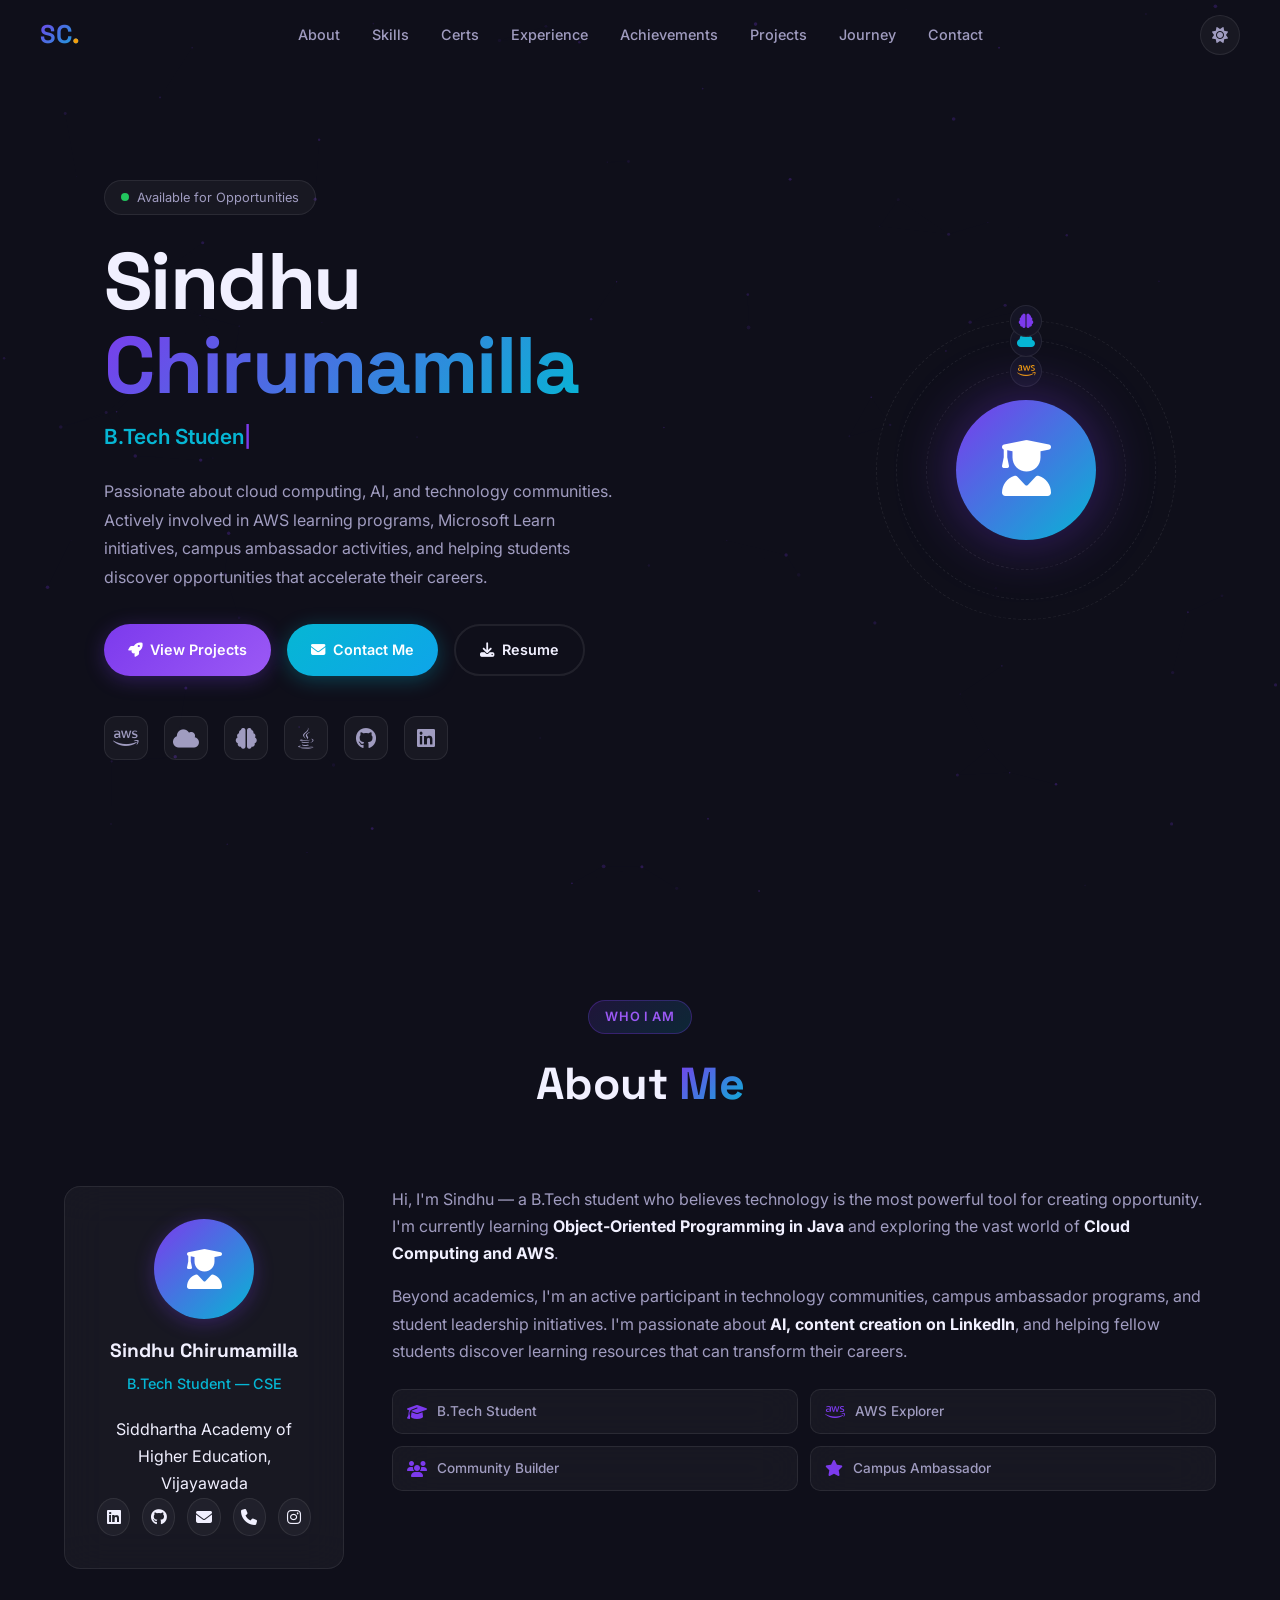
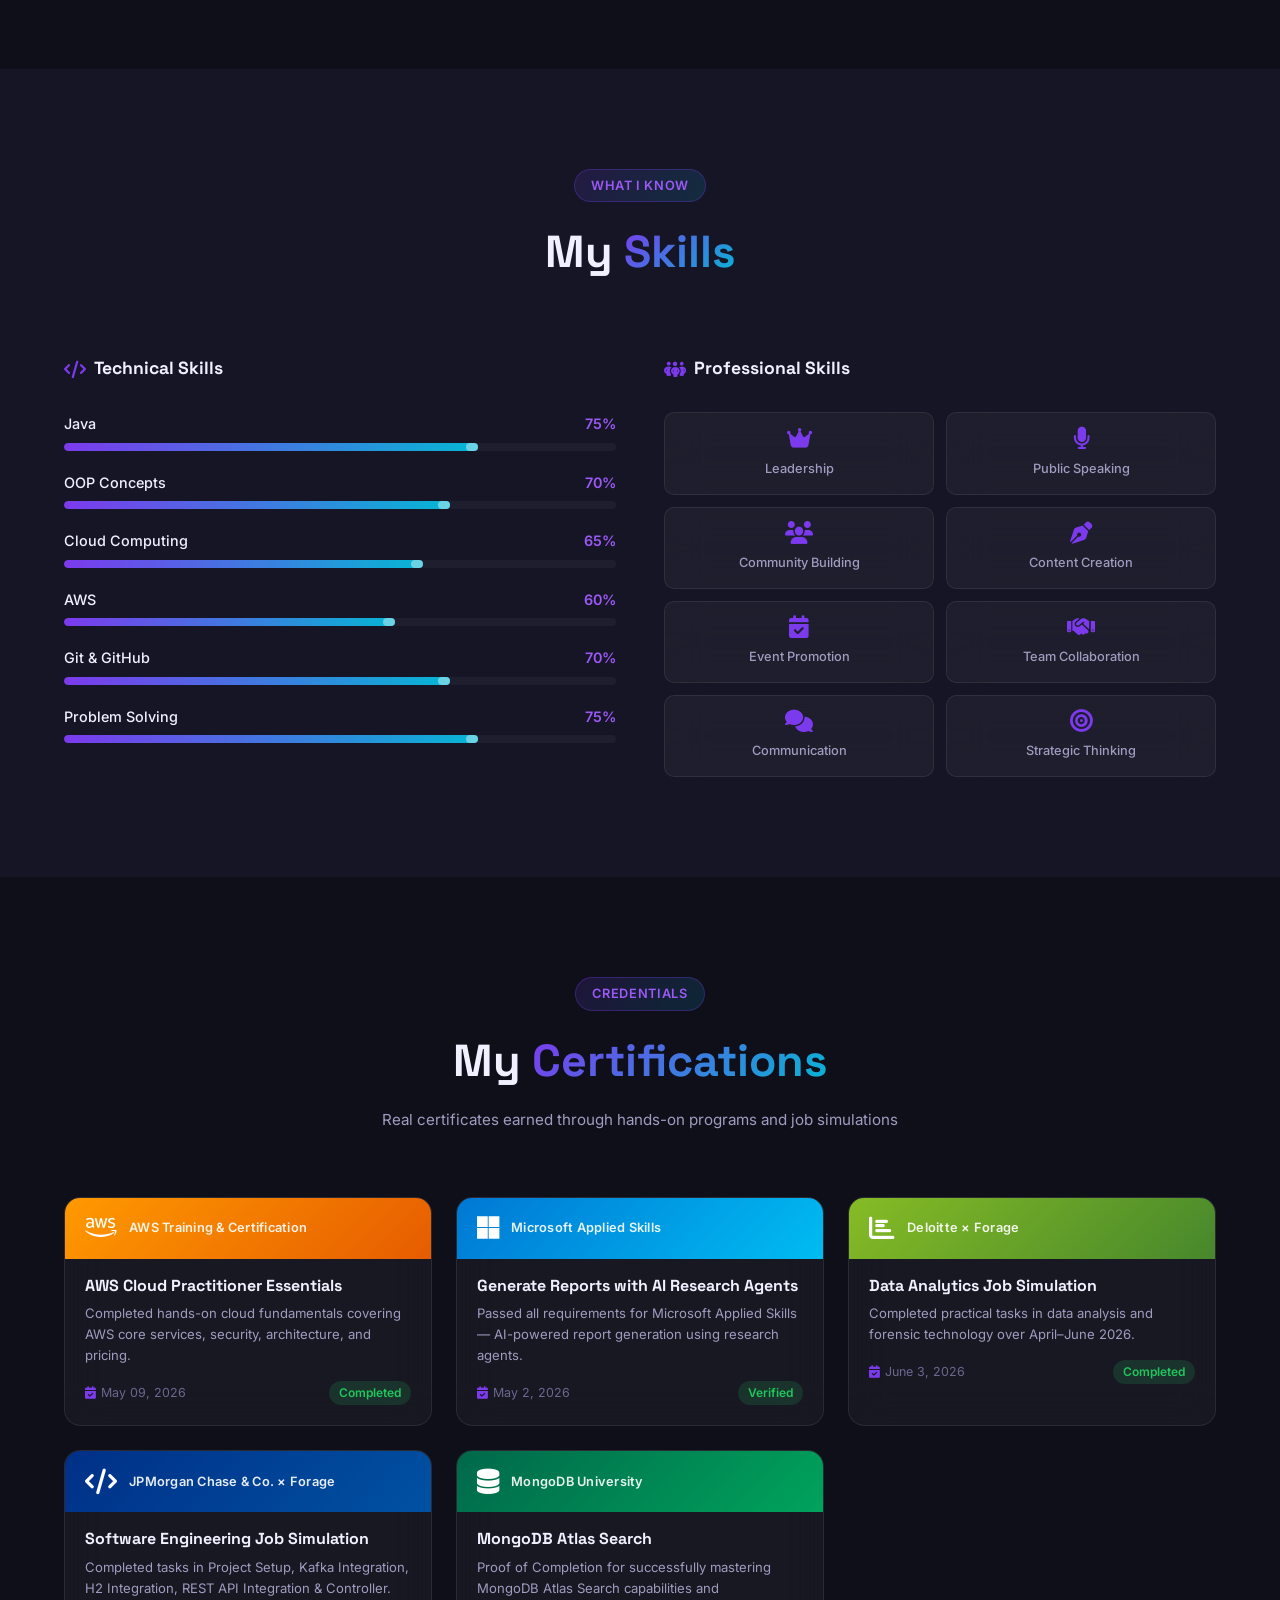
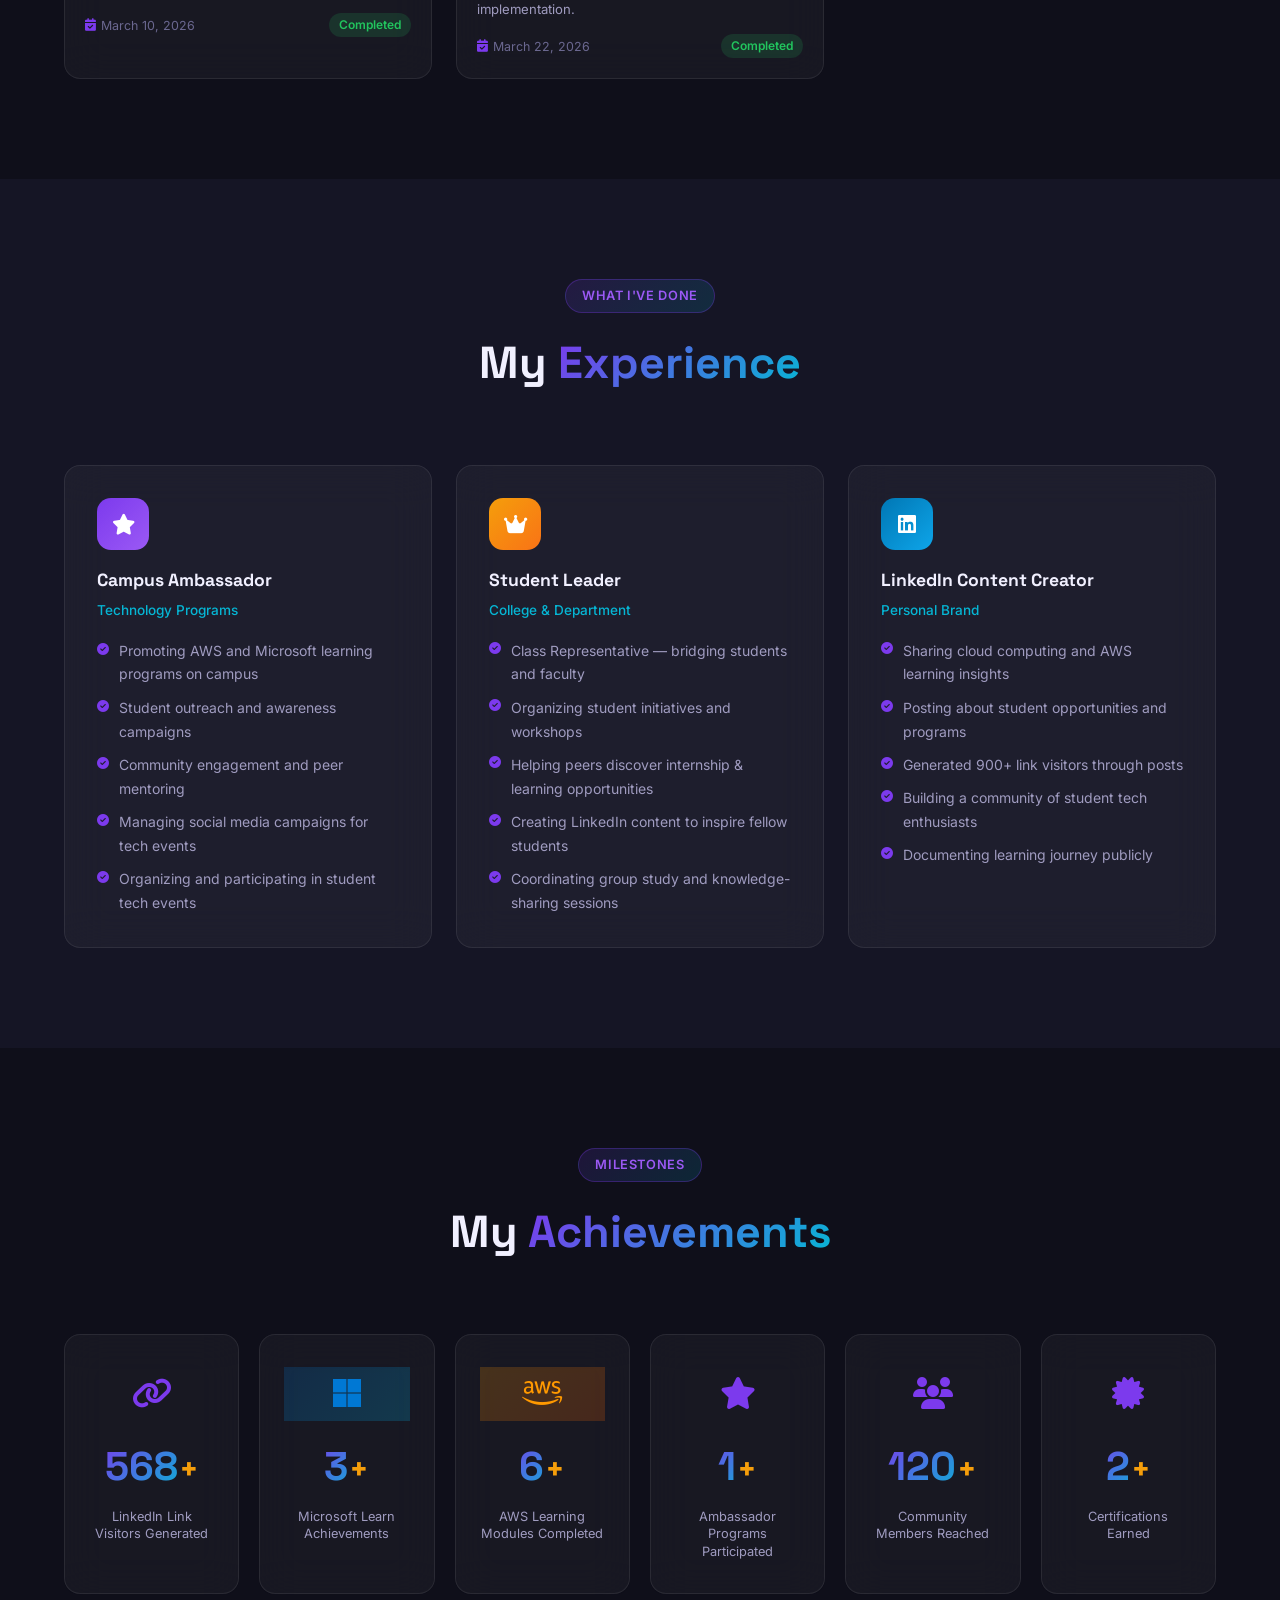
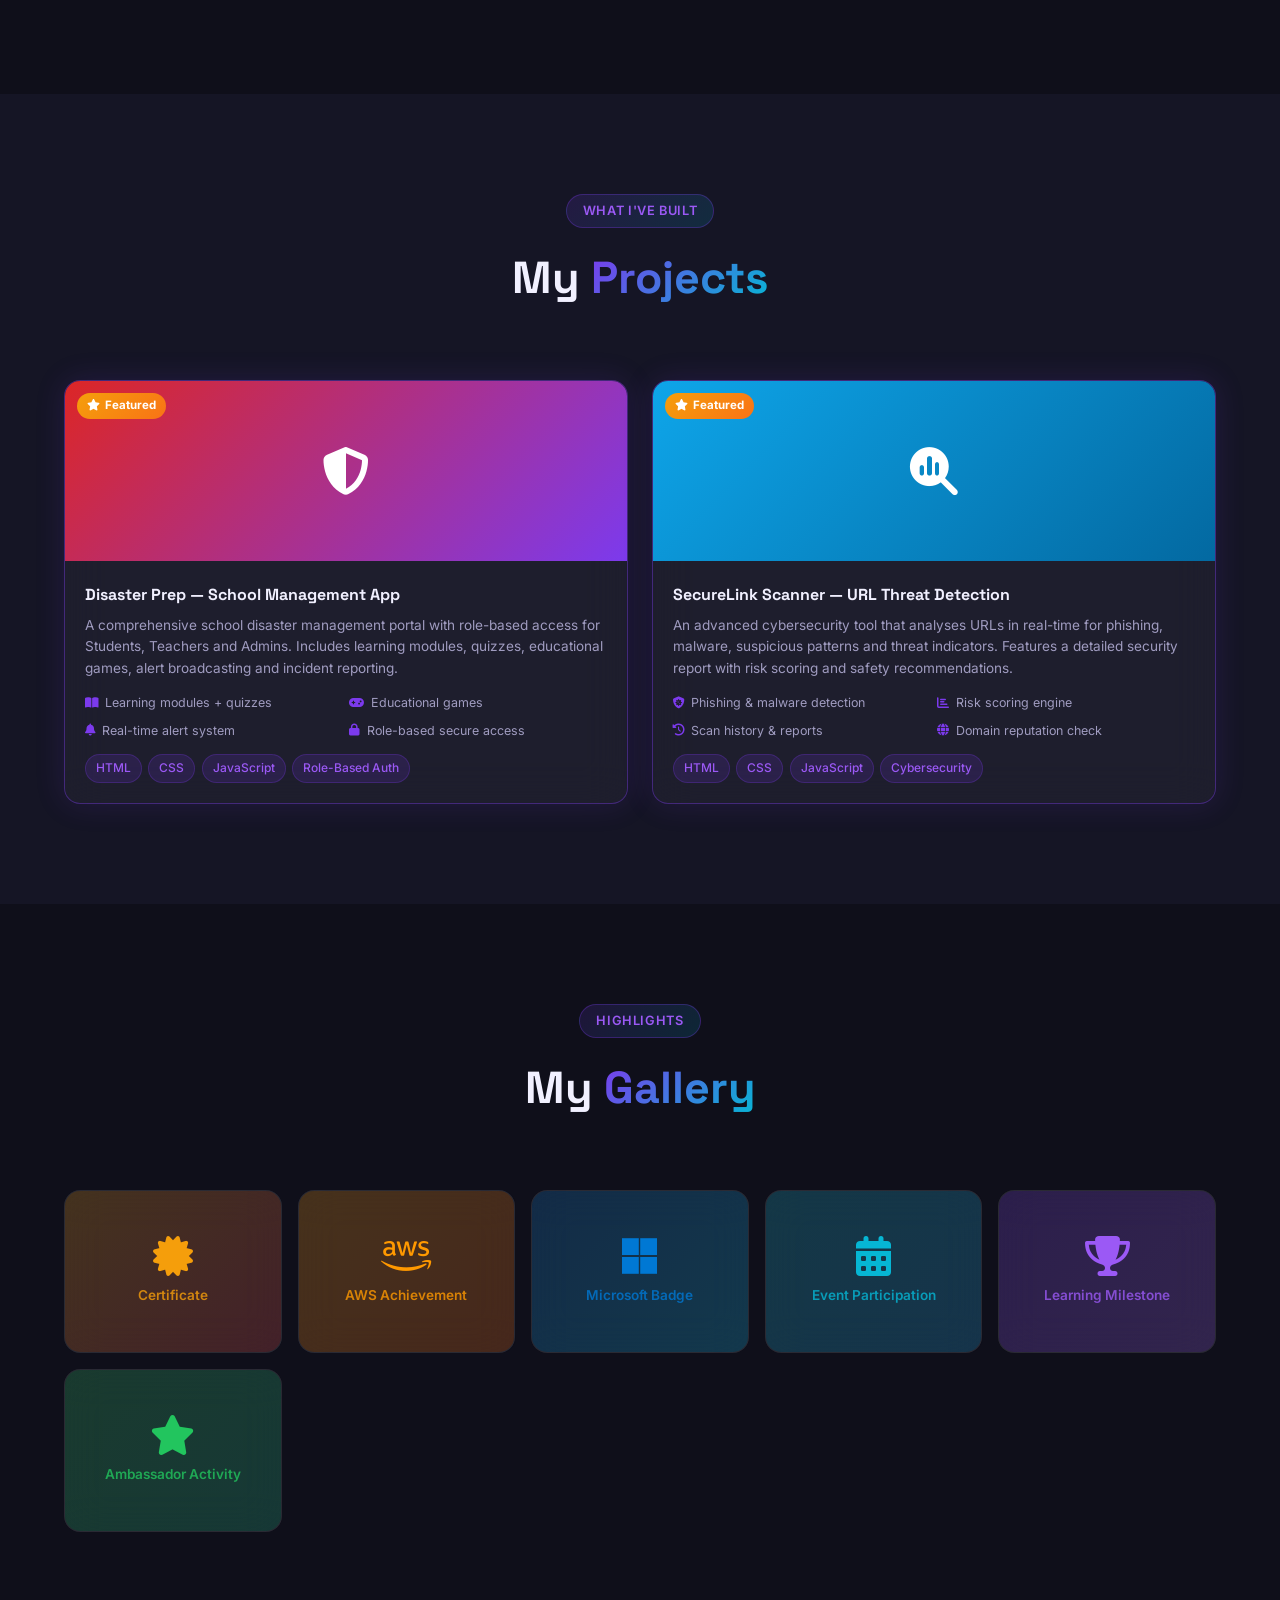
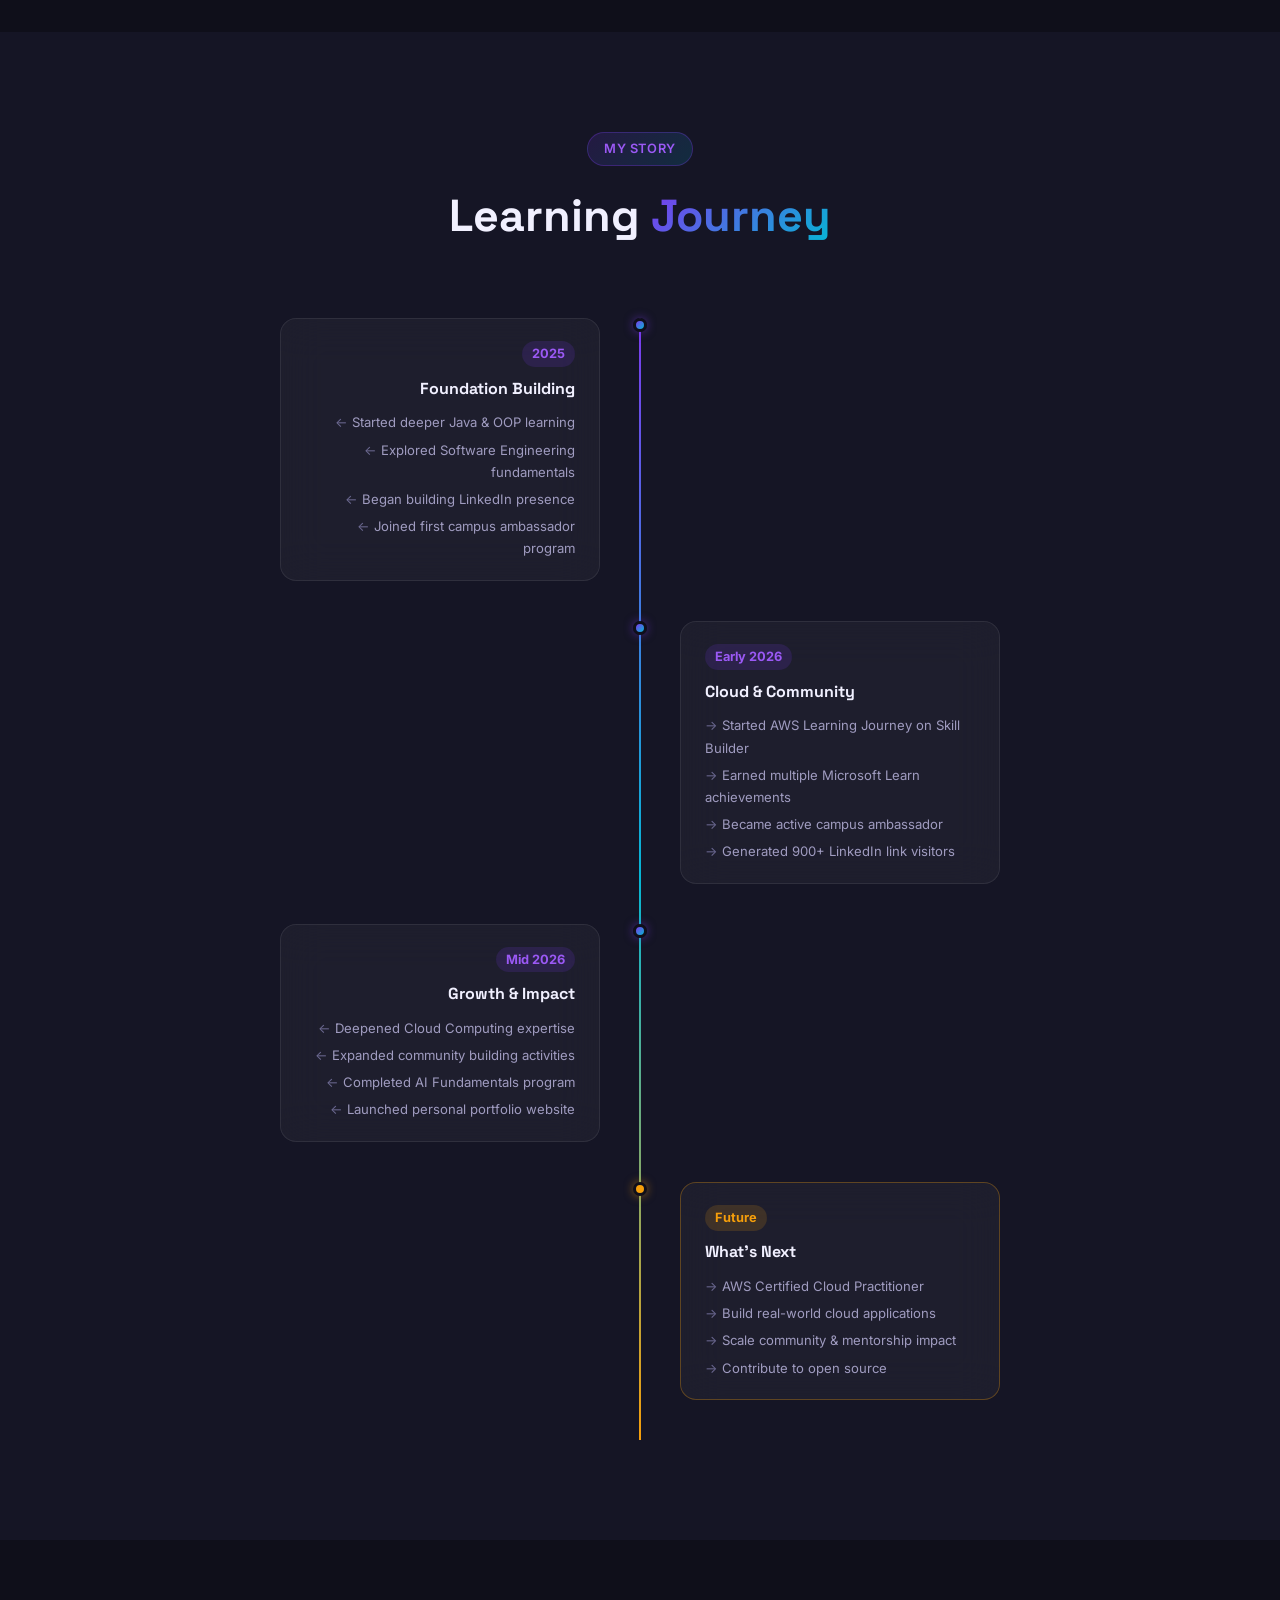
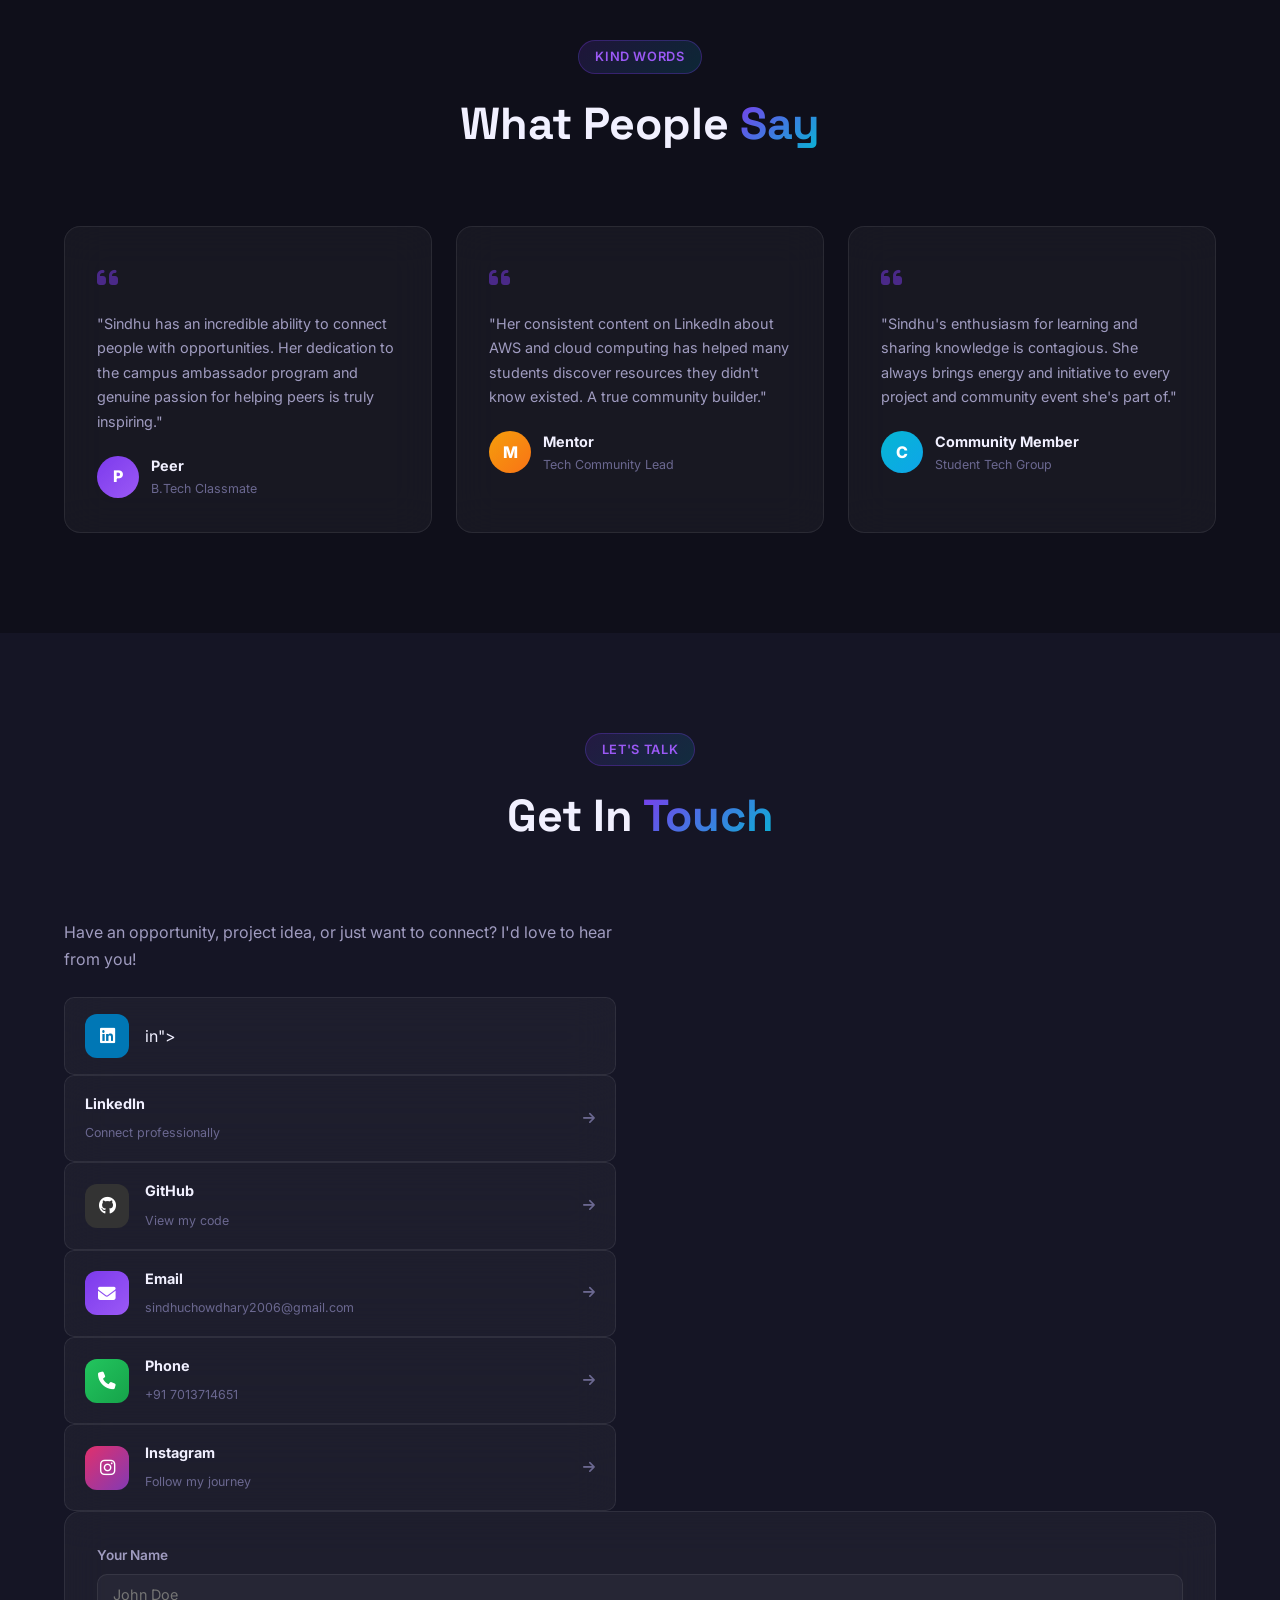
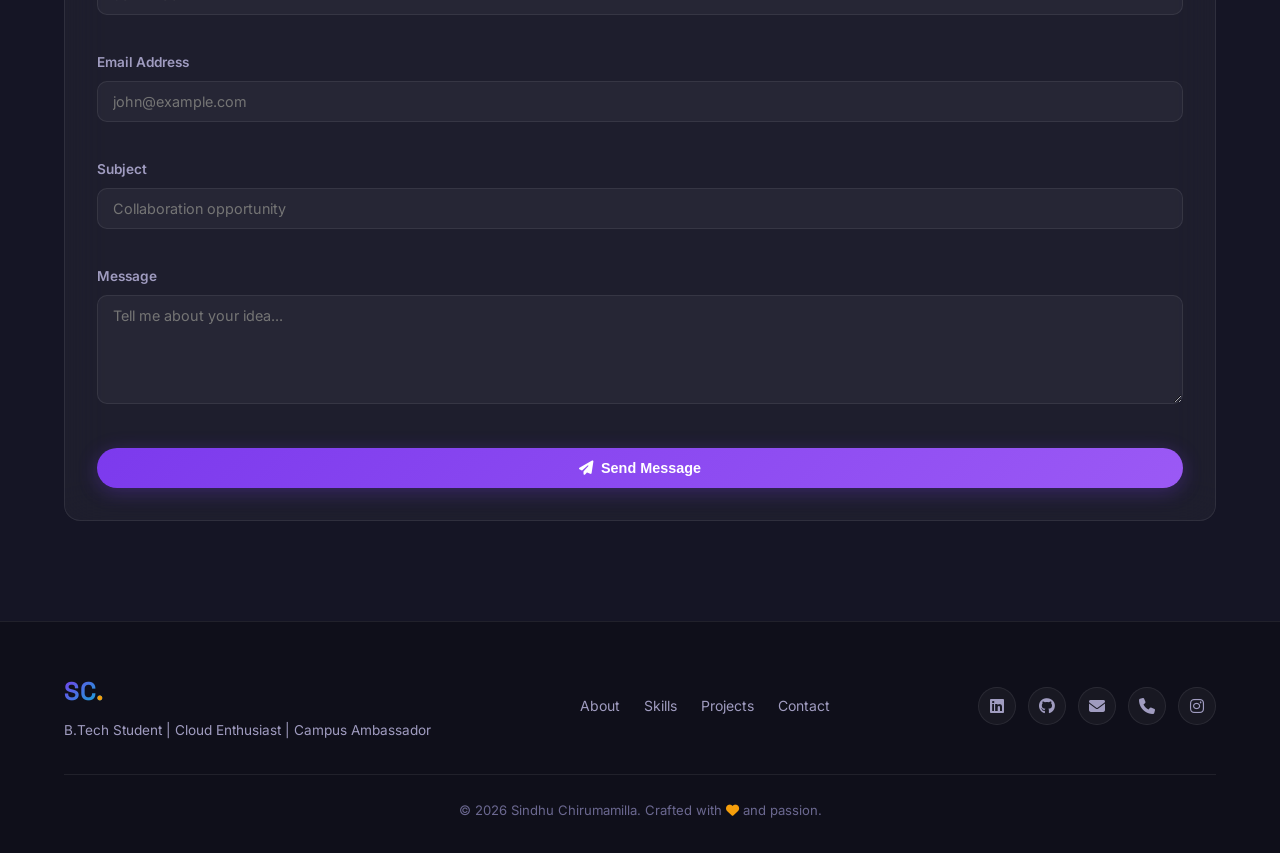
==== commit a9874621: "Add SecureLink Scanner, keep only 2 projects" ====
--- a/index.html
+++ b/index.html
@@ -476,7 +476,7 @@
       </div>
       <div class="projects-grid">
 
-        <!-- ★ FEATURED — Disaster Management App -->
+        <!-- ★ PROJECT 1 — Disaster Prep App -->
         <div class="project-card glass featured-project">
           <div class="project-img">
             <div class="project-img-placeholder disaster"><i class="fas fa-shield-halved"></i></div>
@@ -486,115 +486,44 @@
             <span class="featured-badge"><i class="fas fa-star"></i> Featured</span>
           </div>
           <div class="project-body">
-            <h4>Disaster Management App</h4>
-            <p>A full-stack web application designed to assist in disaster response and coordination. Features real-time alert broadcasting, resource allocation tracking, affected area mapping, and emergency contact management. Built with a focus on reliability and accessibility during critical situations.</p>
+            <h4>Disaster Prep — School Management App</h4>
+            <p>A comprehensive school disaster management portal with role-based access for Students, Teachers and Admins. Includes learning modules, quizzes, educational games, alert broadcasting and incident reporting.</p>
             <div class="project-feature-list">
-              <div class="pf-item"><i class="fas fa-bell"></i> Real-time disaster alerts</div>
-              <div class="pf-item"><i class="fas fa-map-location-dot"></i> Affected area mapping</div>
-              <div class="pf-item"><i class="fas fa-boxes-stacked"></i> Resource management</div>
-              <div class="pf-item"><i class="fas fa-lock"></i> Secure role-based access</div>
+              <div class="pf-item"><i class="fas fa-book-open"></i> Learning modules + quizzes</div>
+              <div class="pf-item"><i class="fas fa-gamepad"></i> Educational games</div>
+              <div class="pf-item"><i class="fas fa-bell"></i> Real-time alert system</div>
+              <div class="pf-item"><i class="fas fa-lock"></i> Role-based secure access</div>
             </div>
             <div class="project-tags">
-              <span class="tag">Next.js</span><span class="tag">React</span><span class="tag">Tailwind CSS</span><span class="tag">v0.dev</span><span class="tag">TypeScript</span>
-            </div>
-          </div>
-        </div>
-
-        <div class="project-card glass">
+              <span class="tag">HTML</span><span class="tag">CSS</span><span class="tag">JavaScript</span><span class="tag">Role-Based Auth</span>
+            </div>
+          </div>
+        </div>
+
+        <!-- ★ PROJECT 2 — SecureLink Scanner -->
+        <div class="project-card glass featured-project">
           <div class="project-img">
-            <div class="project-img-placeholder portfolio"><i class="fas fa-globe"></i></div>
+            <div class="project-img-placeholder securelink"><i class="fas fa-magnifying-glass-chart"></i></div>
             <div class="project-overlay">
-              <a href="#" class="proj-link"><i class="fab fa-github"></i></a>
-              <a href="#" class="proj-link"><i class="fas fa-external-link-alt"></i></a>
-            </div>
+              <a href="securelink/index.html" target="_blank" class="proj-link" title="View Live App"><i class="fas fa-external-link-alt"></i></a>
+            </div>
+            <span class="featured-badge"><i class="fas fa-star"></i> Featured</span>
           </div>
           <div class="project-body">
-            <h4>Personal Portfolio Website</h4>
-            <p>Responsive portfolio showcasing skills, projects, and learning journey. Built with HTML, CSS, and JavaScript.</p>
+            <h4>SecureLink Scanner — URL Threat Detection</h4>
+            <p>An advanced cybersecurity tool that analyses URLs in real-time for phishing, malware, suspicious patterns and threat indicators. Features a detailed security report with risk scoring and safety recommendations.</p>
+            <div class="project-feature-list">
+              <div class="pf-item"><i class="fas fa-shield-virus"></i> Phishing & malware detection</div>
+              <div class="pf-item"><i class="fas fa-chart-bar"></i> Risk scoring engine</div>
+              <div class="pf-item"><i class="fas fa-history"></i> Scan history & reports</div>
+              <div class="pf-item"><i class="fas fa-globe"></i> Domain reputation check</div>
+            </div>
             <div class="project-tags">
-              <span class="tag">HTML</span><span class="tag">CSS</span><span class="tag">JavaScript</span>
-            </div>
-          </div>
-        </div>
-        <div class="project-card glass">
-          <div class="project-img">
-            <div class="project-img-placeholder java"><i class="fab fa-java"></i></div>
-            <div class="project-overlay">
-              <a href="#" class="proj-link"><i class="fab fa-github"></i></a>
-              <a href="#" class="proj-link"><i class="fas fa-external-link-alt"></i></a>
-            </div>
-          </div>
-          <div class="project-body">
-            <h4>Java OOP Projects</h4>
-            <p>Collection of OOP projects demonstrating encapsulation, inheritance, polymorphism, and abstraction.</p>
-            <div class="project-tags">
-              <span class="tag">Java</span><span class="tag">OOP</span><span class="tag">DSA</span>
-            </div>
-          </div>
-        </div>
-        <div class="project-card glass">
-          <div class="project-img">
-            <div class="project-img-placeholder cloud"><i class="fas fa-cloud"></i></div>
-            <div class="project-overlay">
-              <a href="#" class="proj-link"><i class="fab fa-github"></i></a>
-              <a href="#" class="proj-link"><i class="fas fa-external-link-alt"></i></a>
-            </div>
-          </div>
-          <div class="project-body">
-            <h4>Cloud Learning Projects</h4>
-            <p>Hands-on AWS labs exploring cloud services, deployment, and cloud architecture basics.</p>
-            <div class="project-tags">
-              <span class="tag">AWS</span><span class="tag">Cloud</span><span class="tag">EC2</span>
-            </div>
-          </div>
-        </div>
-        <div class="project-card glass">
-          <div class="project-img">
-            <div class="project-img-placeholder ai"><i class="fas fa-brain"></i></div>
-            <div class="project-overlay">
-              <a href="#" class="proj-link"><i class="fab fa-github"></i></a>
-              <a href="#" class="proj-link"><i class="fas fa-external-link-alt"></i></a>
-            </div>
-          </div>
-          <div class="project-body">
-            <h4>AI Learning Experiments</h4>
-            <p>Exploration of AI fundamentals through hands-on experiments with basic ML concepts.</p>
-            <div class="project-tags">
-              <span class="tag">AI</span><span class="tag">ML Basics</span><span class="tag">Python</span>
-            </div>
-          </div>
-        </div>
-        <div class="project-card glass">
-          <div class="project-img">
-            <div class="project-img-placeholder aws"><i class="fab fa-aws"></i></div>
-            <div class="project-overlay">
-              <a href="#" class="proj-link"><i class="fab fa-github"></i></a>
-              <a href="#" class="proj-link"><i class="fas fa-external-link-alt"></i></a>
-            </div>
-          </div>
-          <div class="project-body">
-            <h4>Future AWS Projects</h4>
-            <p>Upcoming projects on AWS serverless architecture and cloud-native application development.</p>
-            <div class="project-tags">
-              <span class="tag">AWS Lambda</span><span class="tag">S3</span><span class="tag">Coming Soon</span>
-            </div>
-          </div>
-        </div>
-        <div class="project-card glass">
-          <div class="project-img">
-            <div class="project-img-placeholder content"><i class="fab fa-linkedin"></i></div>
-            <div class="project-overlay">
-              <a href="https://www.linkedin.com/in/sindhu-chirumamilla-b1211738b/" target="_blank" class="proj-link"><i class="fab fa-linkedin"></i></a>
-            </div>
-          </div>
-          <div class="project-body">
-            <h4>LinkedIn Content Strategy</h4>
-            <p>Consistent content creation about AWS and cloud computing generating 900+ link visitors.</p>
-            <div class="project-tags">
-              <span class="tag">LinkedIn</span><span class="tag">Content</span><span class="tag">Community</span>
-            </div>
-          </div>
-        </div>
+              <span class="tag">HTML</span><span class="tag">CSS</span><span class="tag">JavaScript</span><span class="tag">Cybersecurity</span>
+            </div>
+          </div>
+        </div>
+
       </div>
     </div>
   </section>
--- a/style.css
+++ b/style.css
@@ -775,6 +775,9 @@
 .project-img-placeholder.disaster {
   background: linear-gradient(135deg, #DC2626, #7C3AED);
 }
+.project-img-placeholder.securelink {
+  background: linear-gradient(135deg, #0EA5E9, #0369A1);
+}
 .featured-project {
   border-color: rgba(124,58,237,.4);
   box-shadow: 0 0 30px rgba(124,58,237,.15);
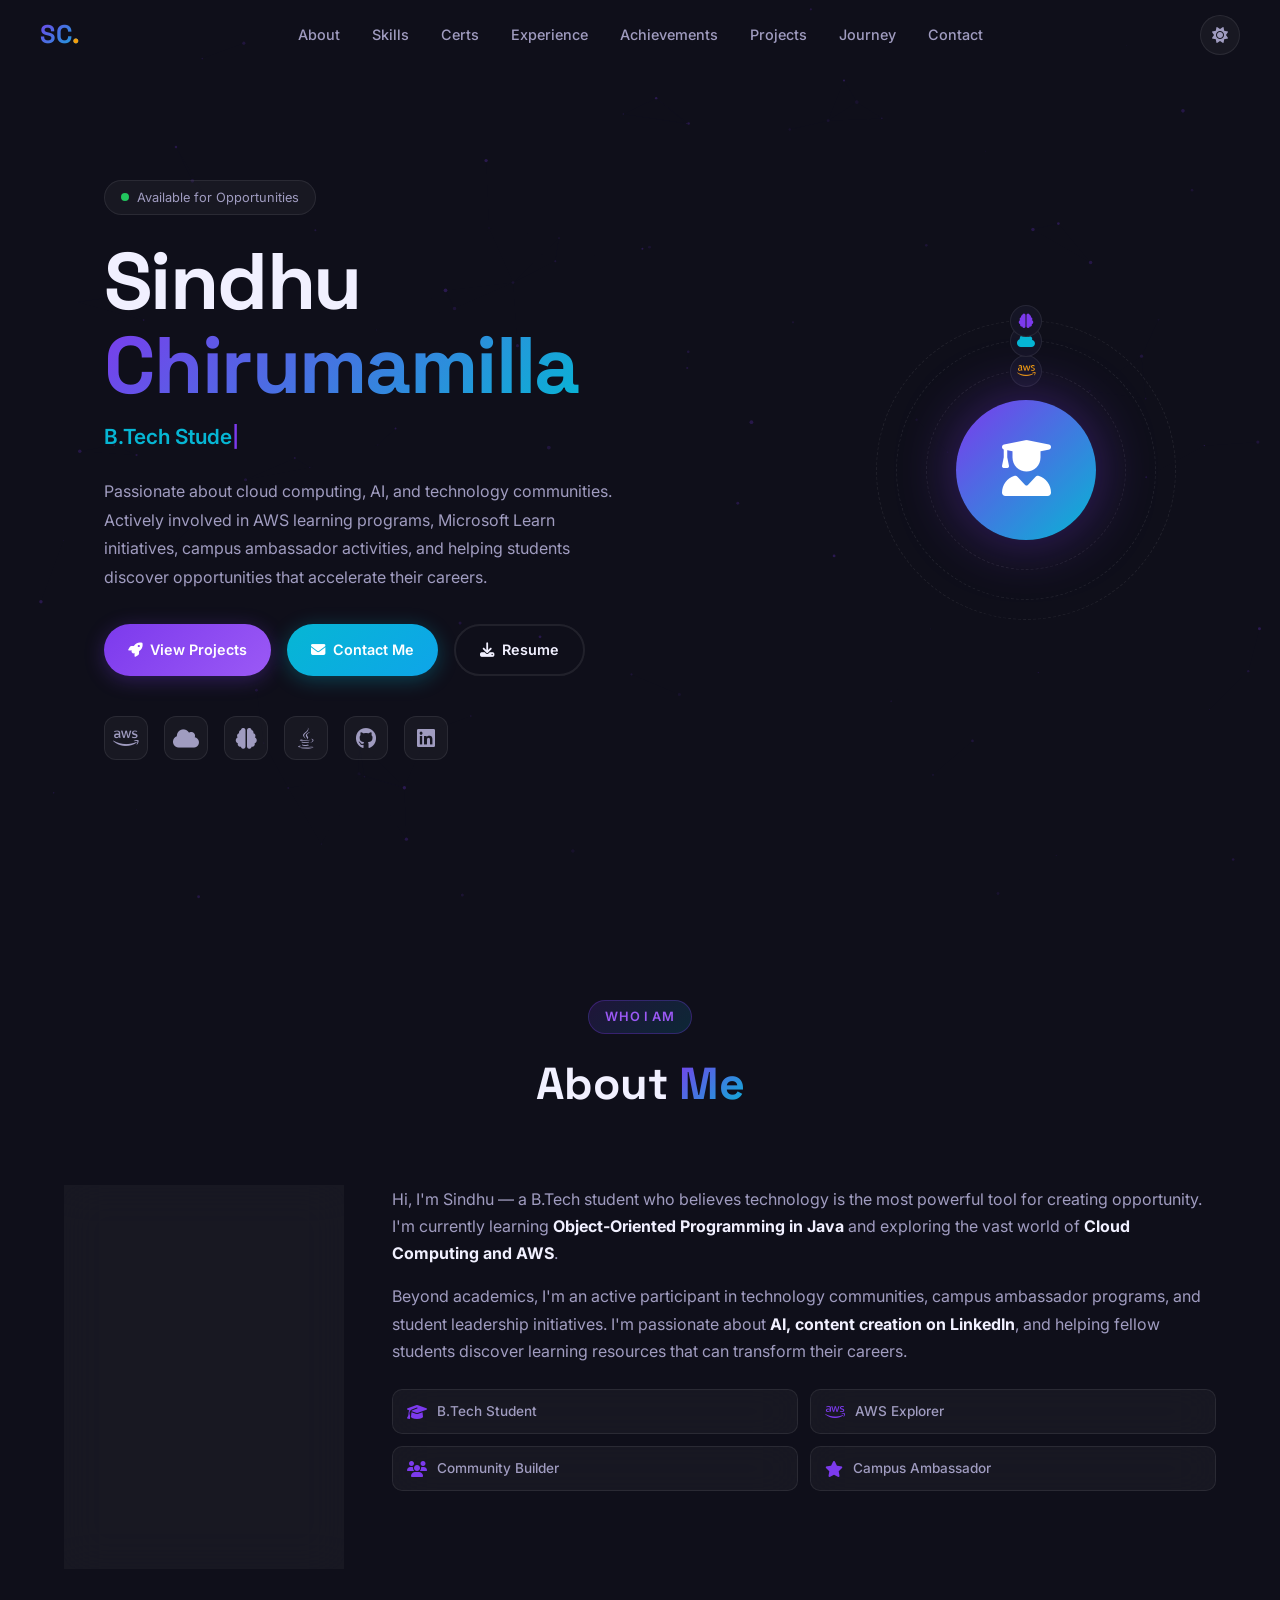
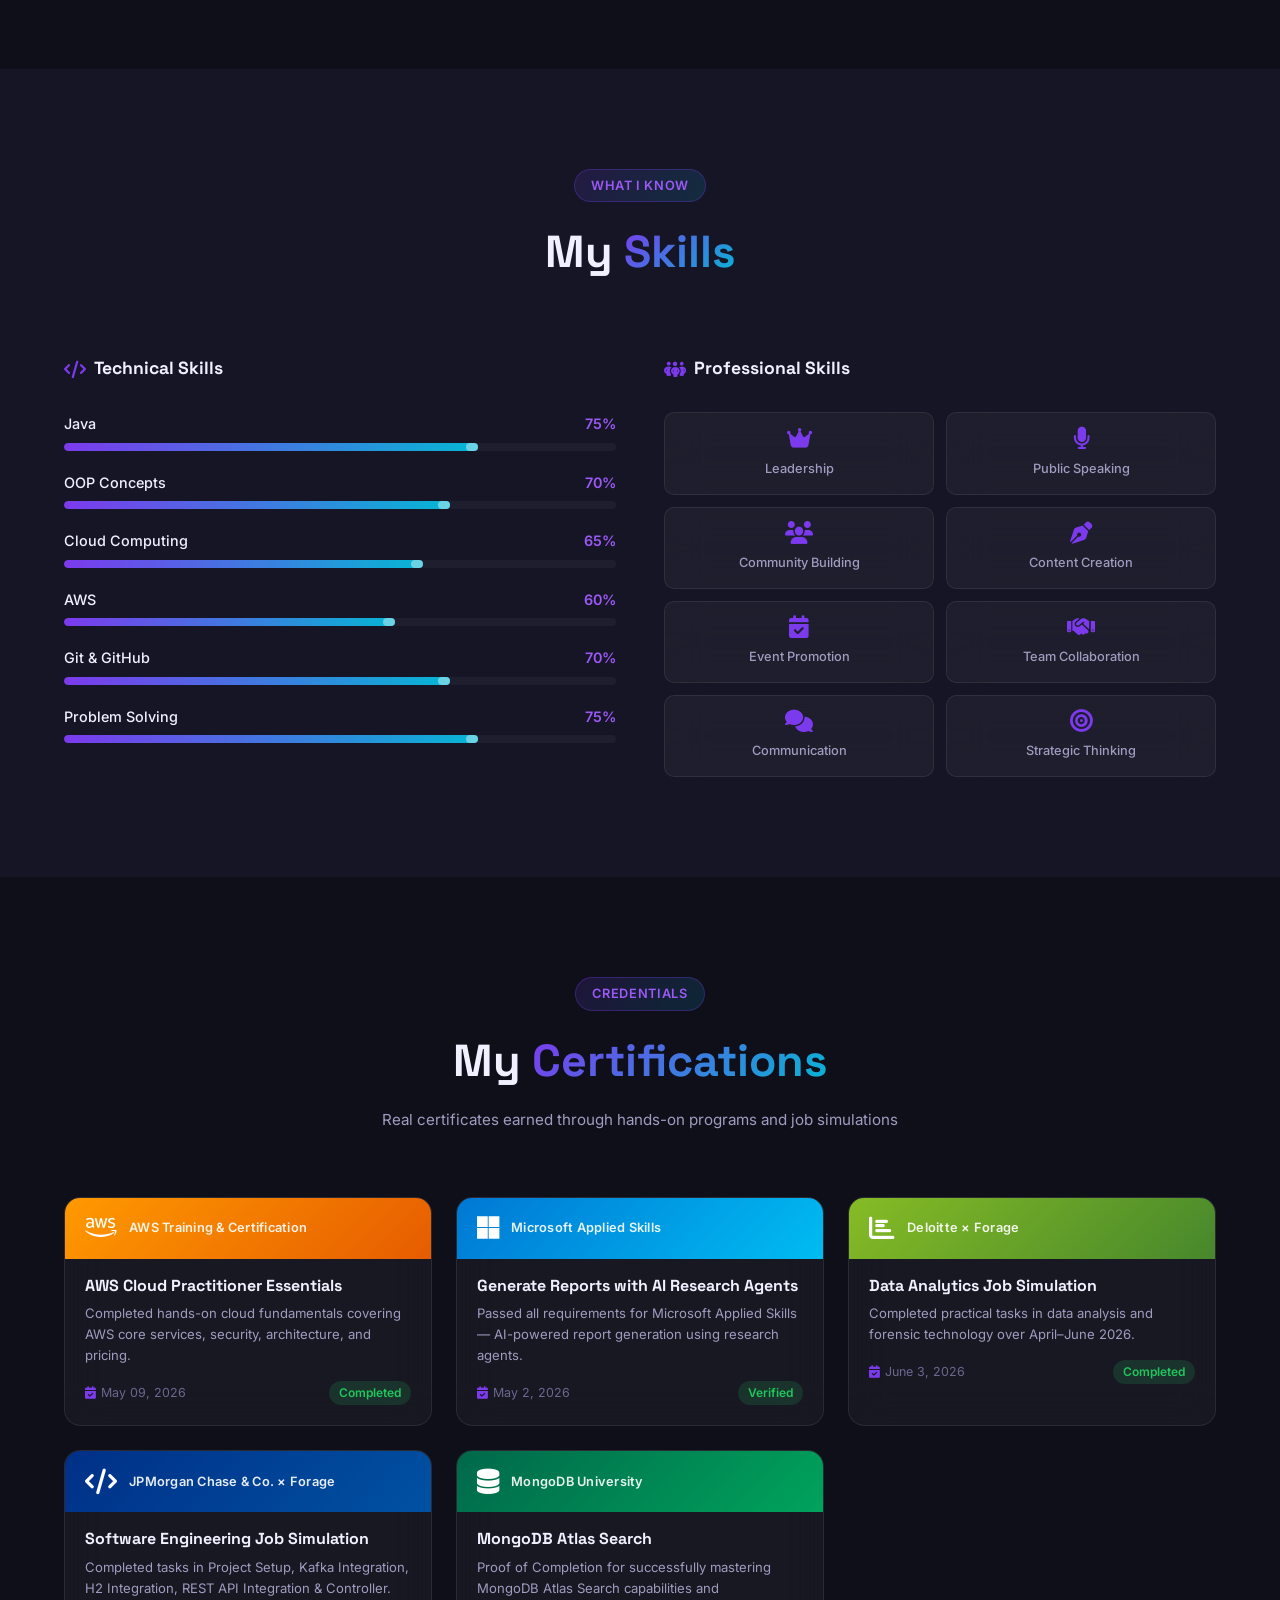
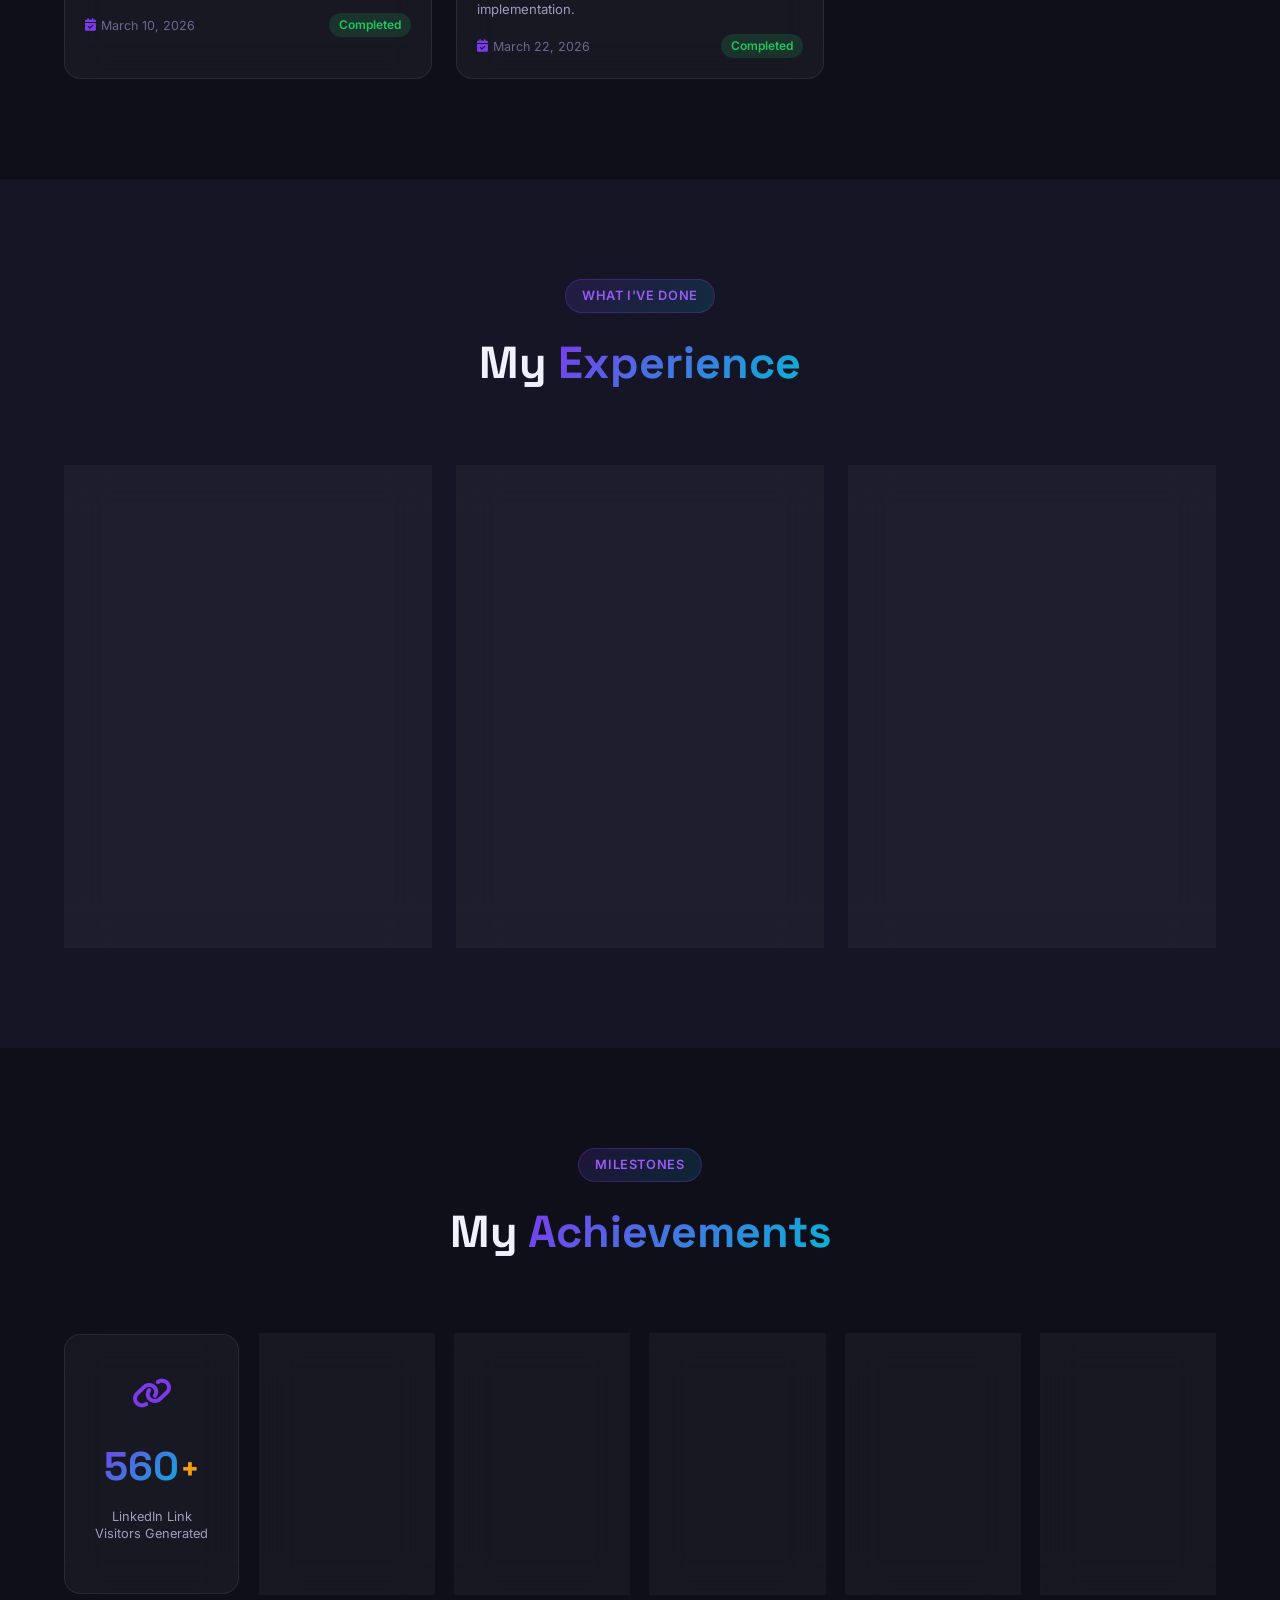
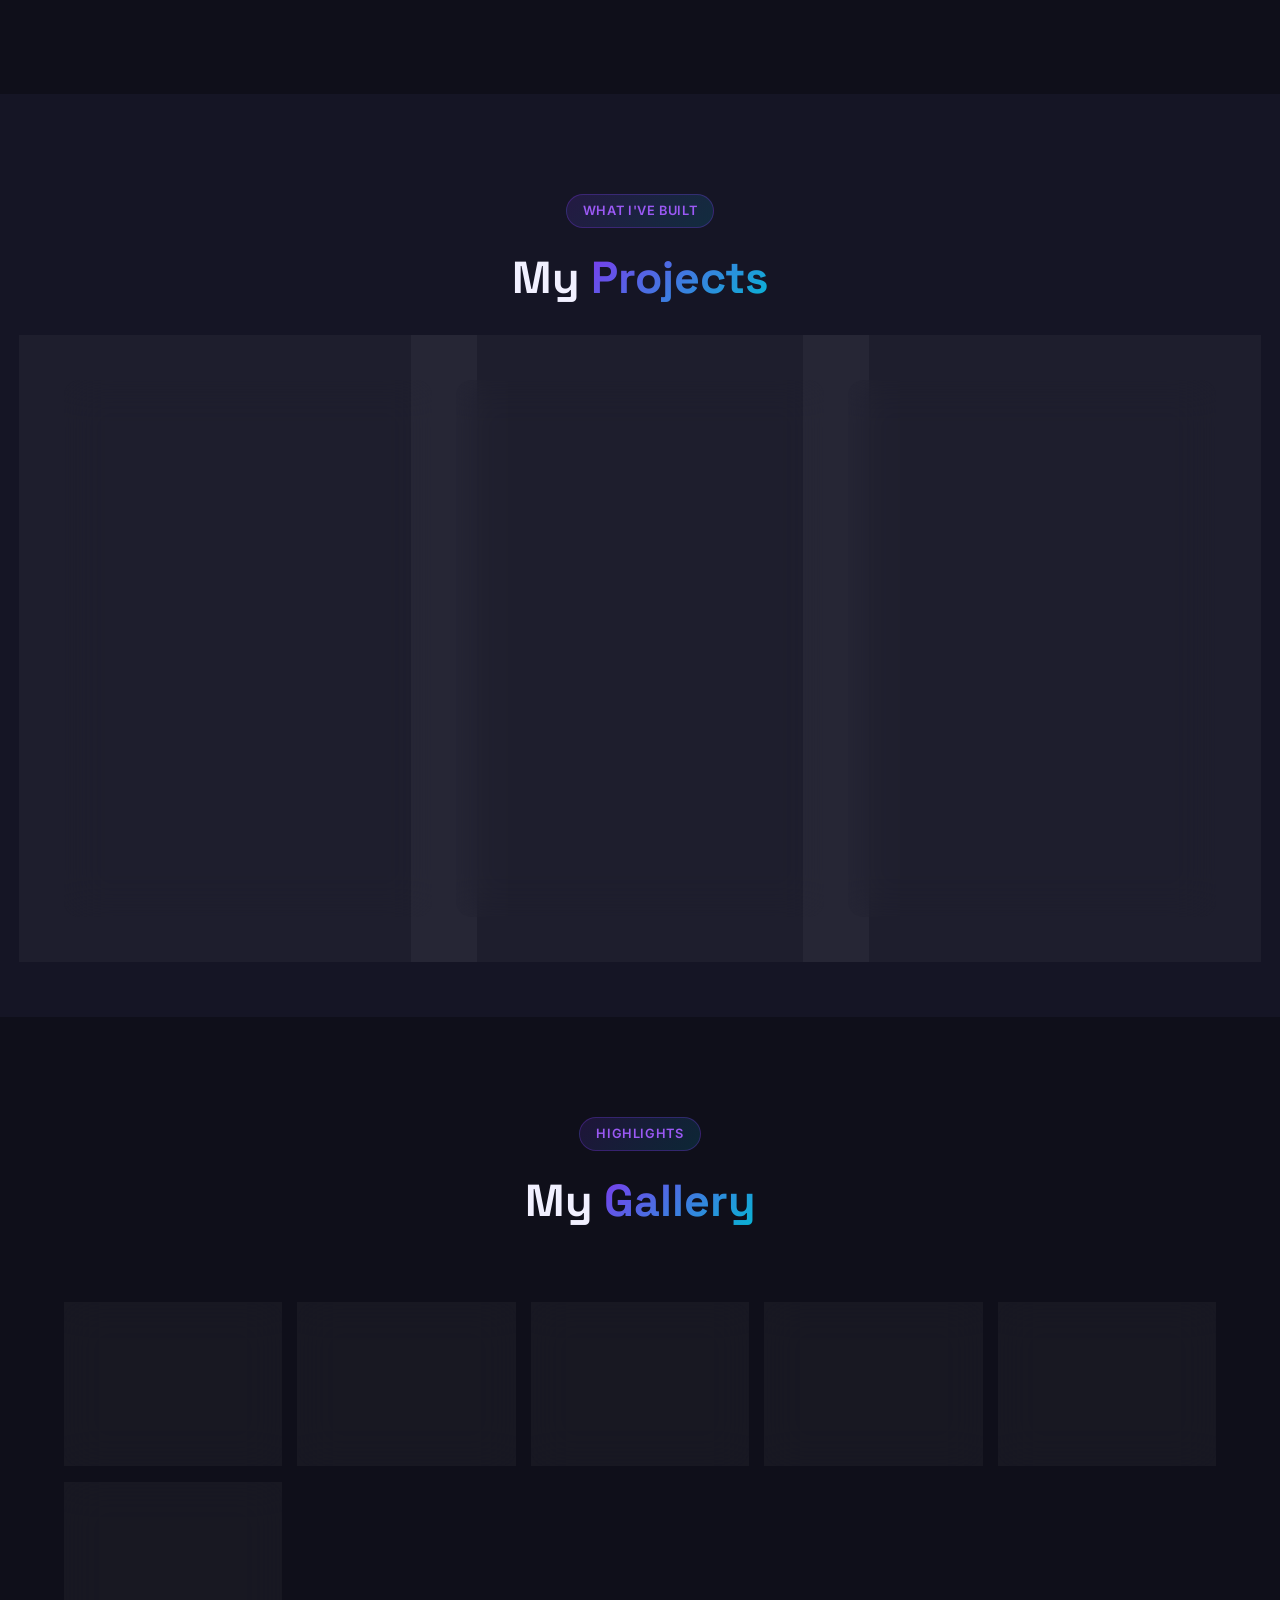
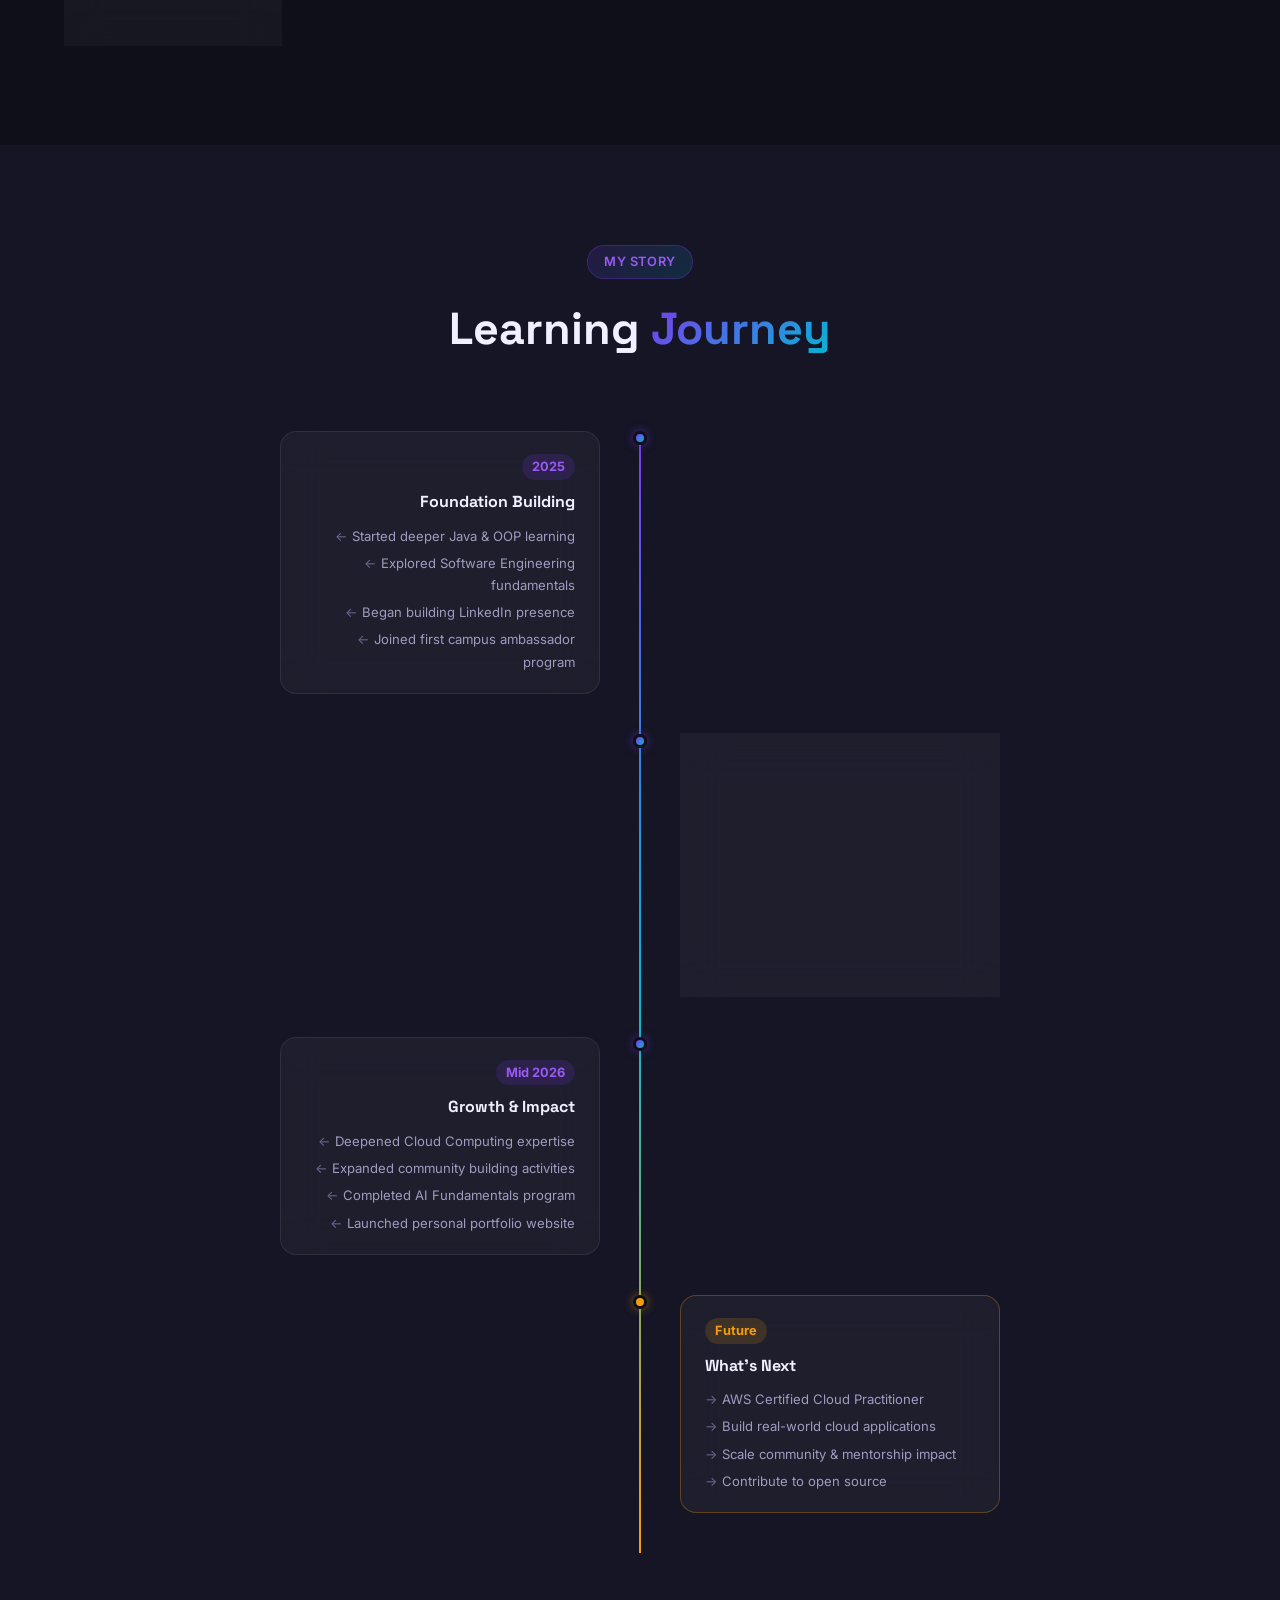
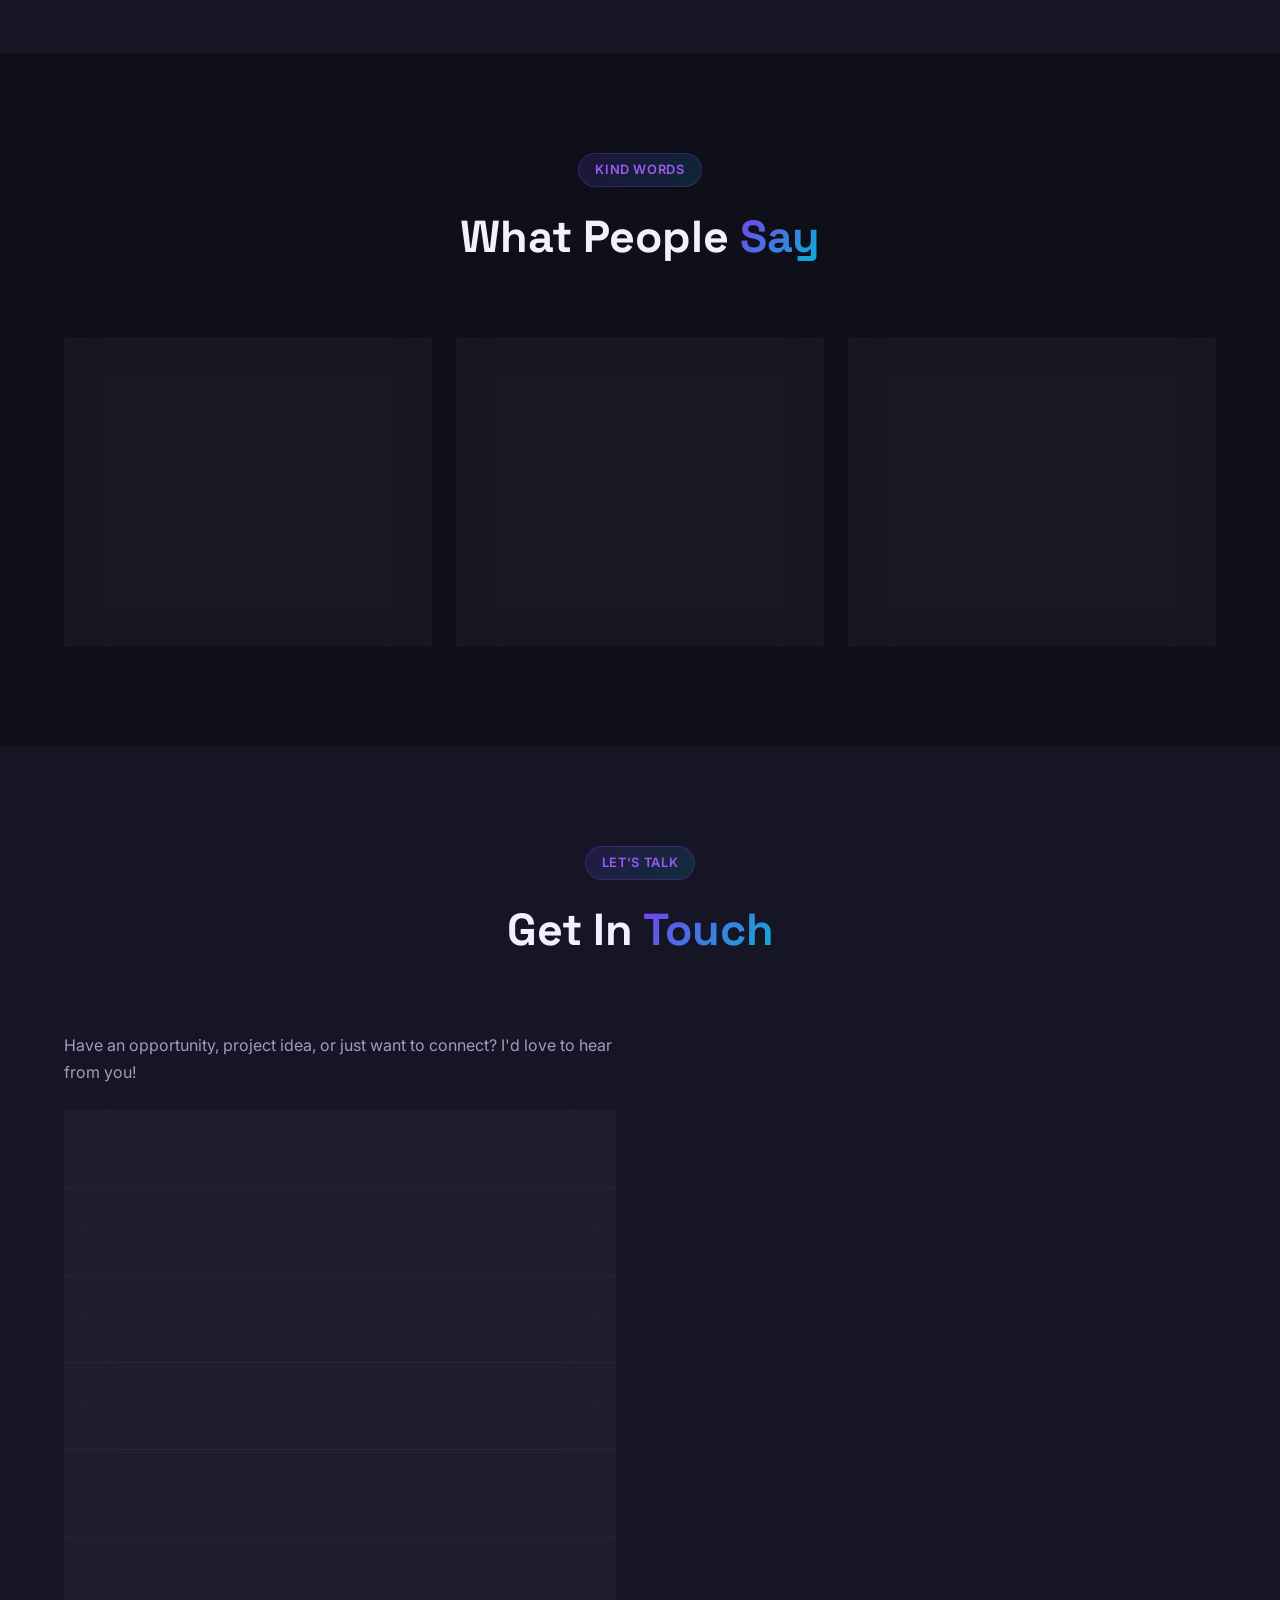
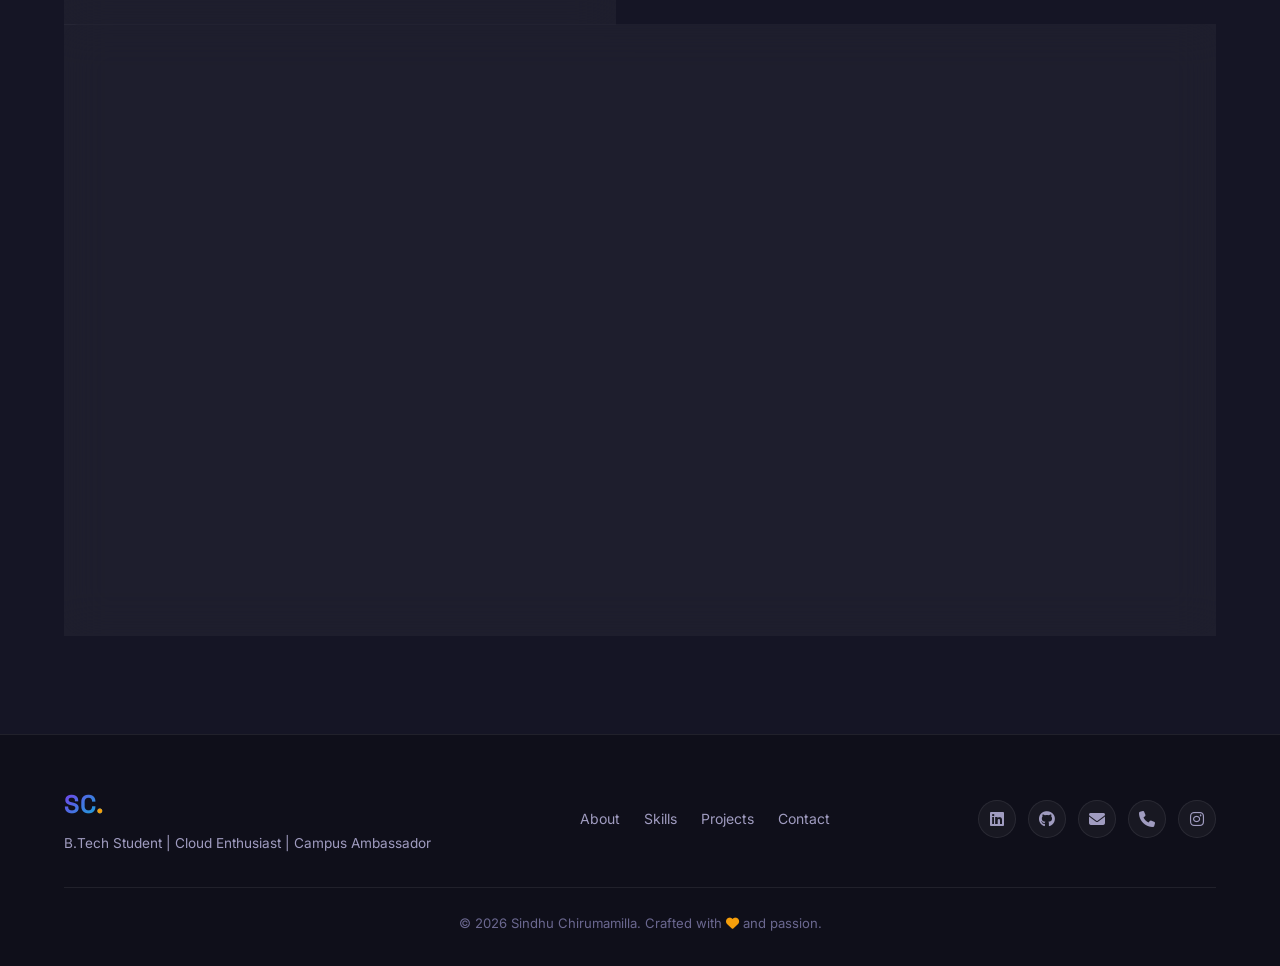
==== commit 640f20a5: "Add StudyFlow app + 3rd project card" ====
--- a/index.html
+++ b/index.html
@@ -496,6 +496,30 @@
             </div>
             <div class="project-tags">
               <span class="tag">HTML</span><span class="tag">CSS</span><span class="tag">JavaScript</span><span class="tag">Role-Based Auth</span>
+            </div>
+          </div>
+        </div>
+
+        <!-- ★ PROJECT 3 — StudyFlow -->
+        <div class="project-card glass featured-project">
+          <div class="project-img">
+            <div class="project-img-placeholder studyflow"><i class="fas fa-book-open-reader"></i></div>
+            <div class="project-overlay">
+              <a href="studyflow/index.html" target="_blank" class="proj-link" title="View Live App"><i class="fas fa-external-link-alt"></i></a>
+            </div>
+            <span class="featured-badge"><i class="fas fa-star"></i> Featured</span>
+          </div>
+          <div class="project-body">
+            <h4>StudyFlow — Study Motivation Companion</h4>
+            <p>Your ultimate study companion with Pomodoro timer, task tracker, study streaks, motivational quotes, focus music, and progress analytics. Stay focused, stay motivated.</p>
+            <div class="project-feature-list">
+              <div class="pf-item"><i class="fas fa-clock"></i> Pomodoro focus timer</div>
+              <div class="pf-item"><i class="fas fa-list-check"></i> Task & goal tracker</div>
+              <div class="pf-item"><i class="fas fa-fire"></i> Study streaks & XP</div>
+              <div class="pf-item"><i class="fas fa-chart-line"></i> Progress analytics</div>
+            </div>
+            <div class="project-tags">
+              <span class="tag">HTML</span><span class="tag">CSS</span><span class="tag">JavaScript</span><span class="tag">Productivity</span>
             </div>
           </div>
         </div>
--- a/style.css
+++ b/style.css
@@ -778,6 +778,9 @@
 .project-img-placeholder.securelink {
   background: linear-gradient(135deg, #0EA5E9, #0369A1);
 }
+.project-img-placeholder.studyflow {
+  background: linear-gradient(135deg, #7C3AED, #EC4899);
+}
 .featured-project {
   border-color: rgba(124,58,237,.4);
   box-shadow: 0 0 30px rgba(124,58,237,.15);
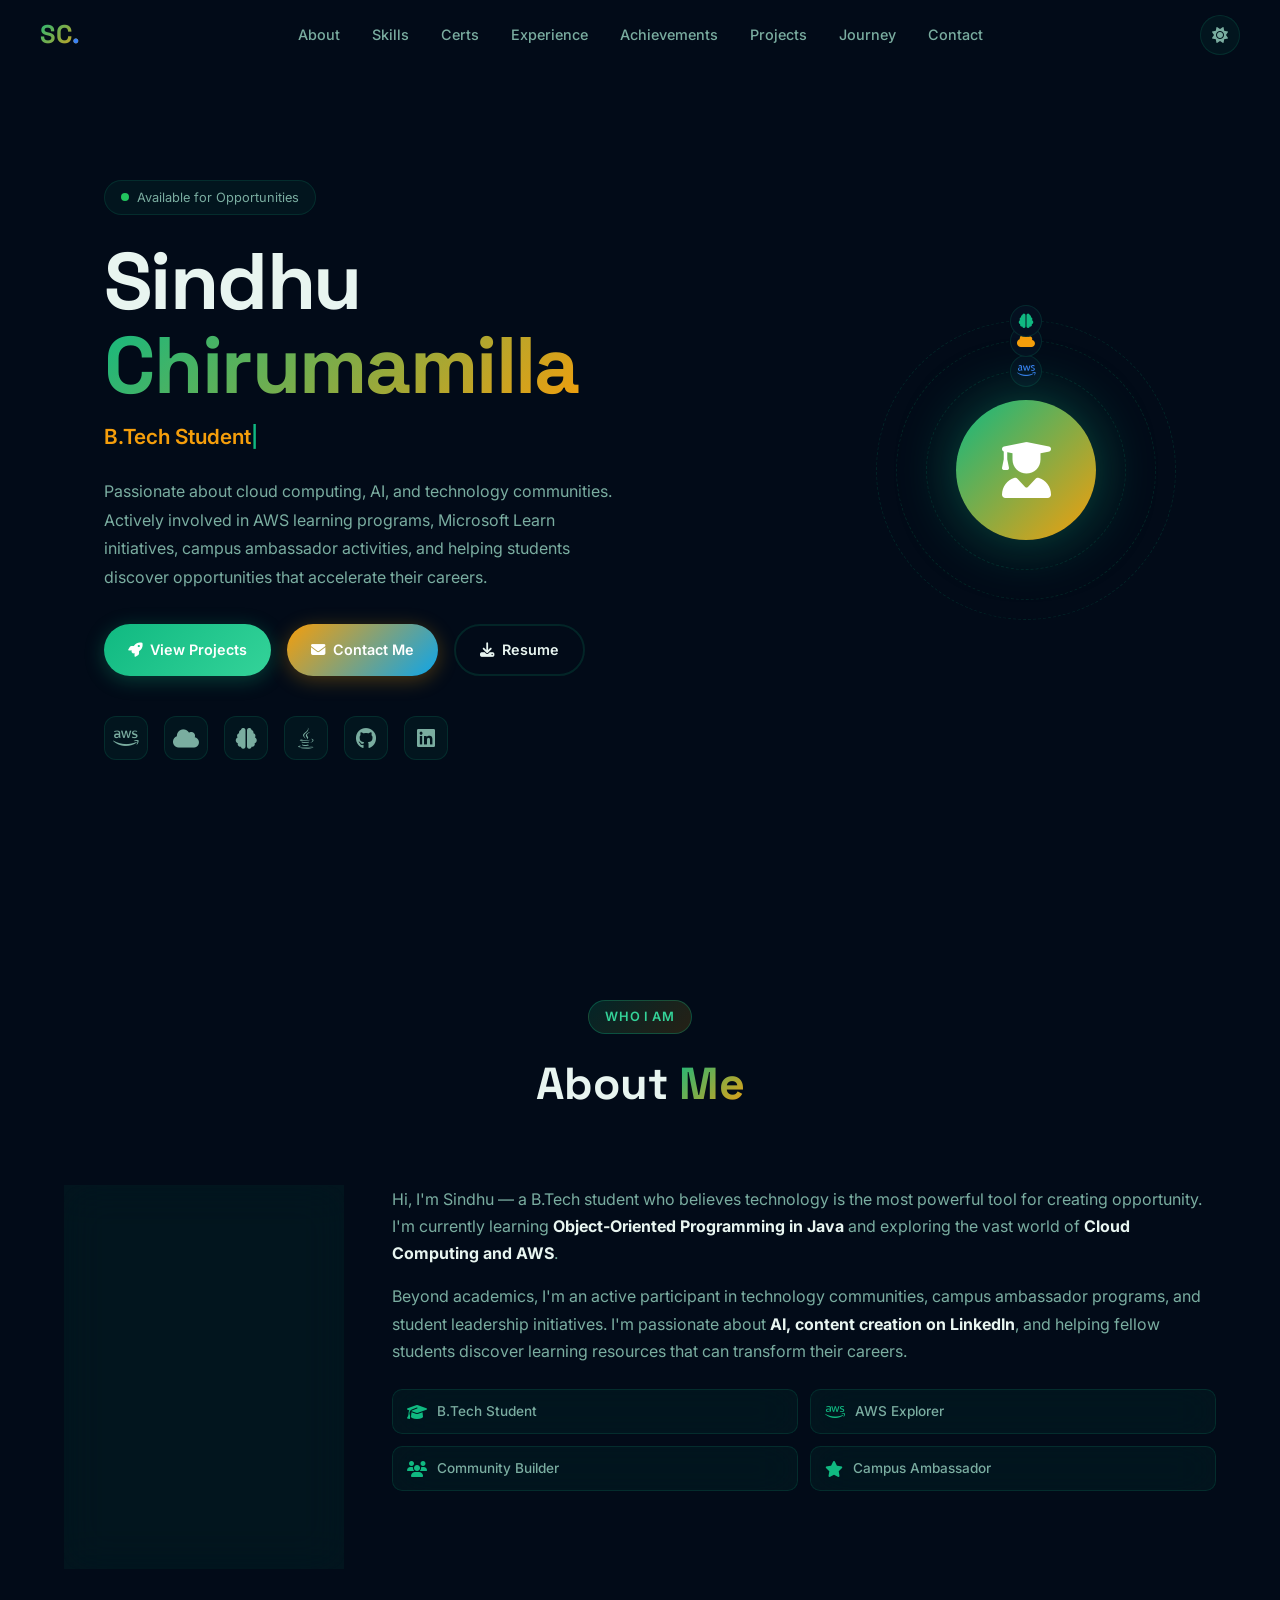
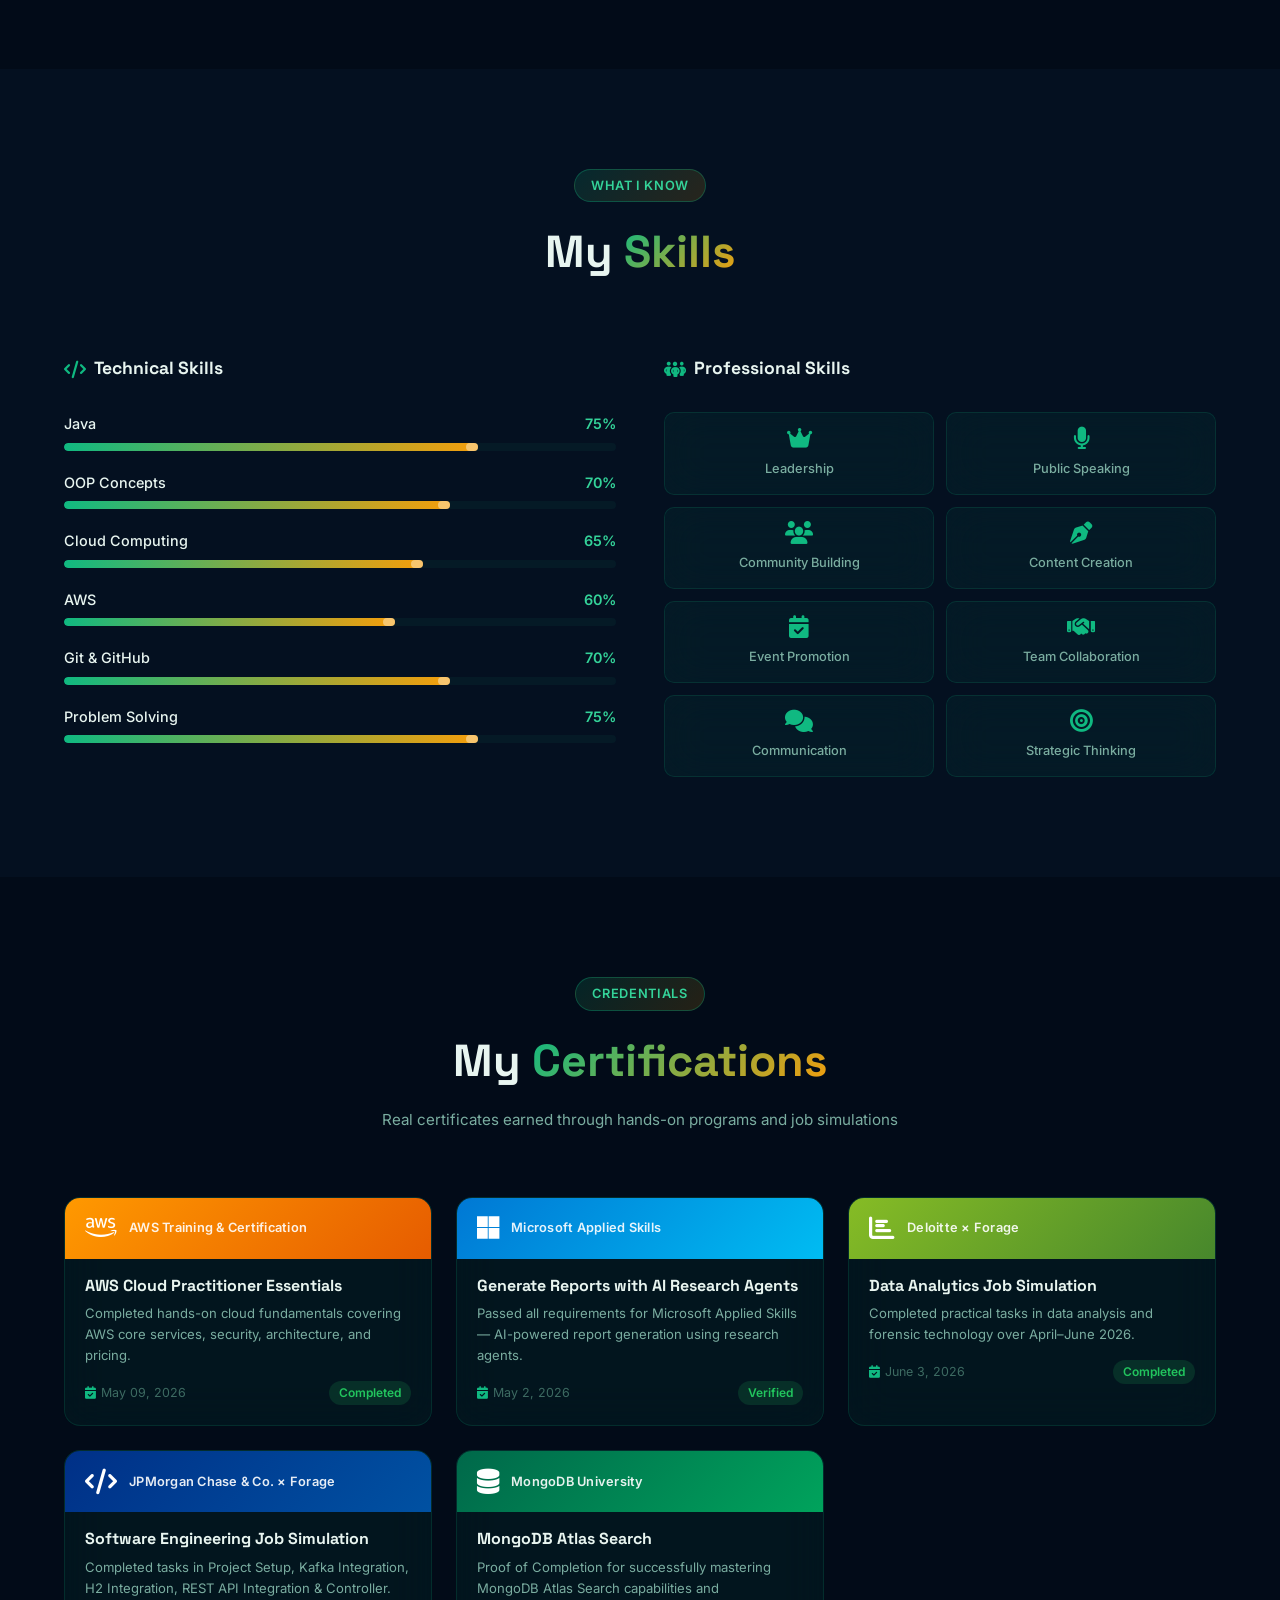
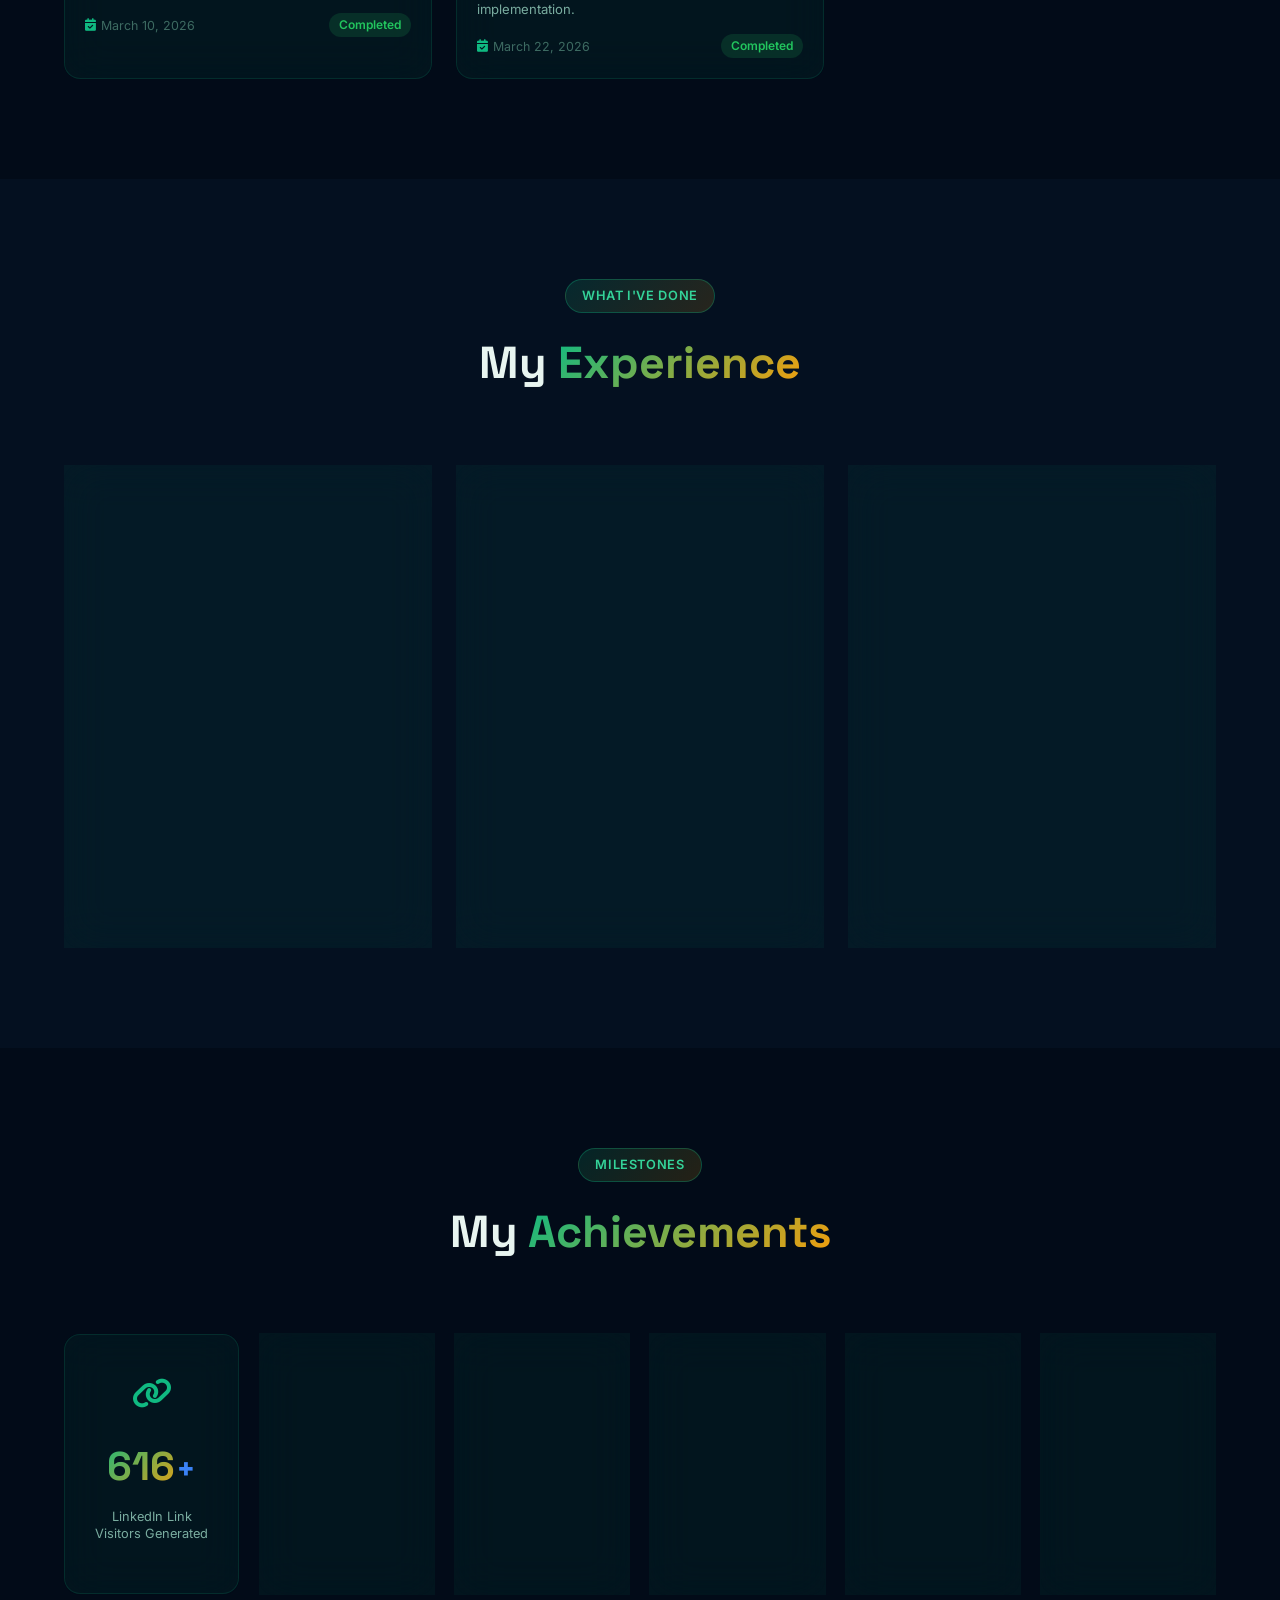
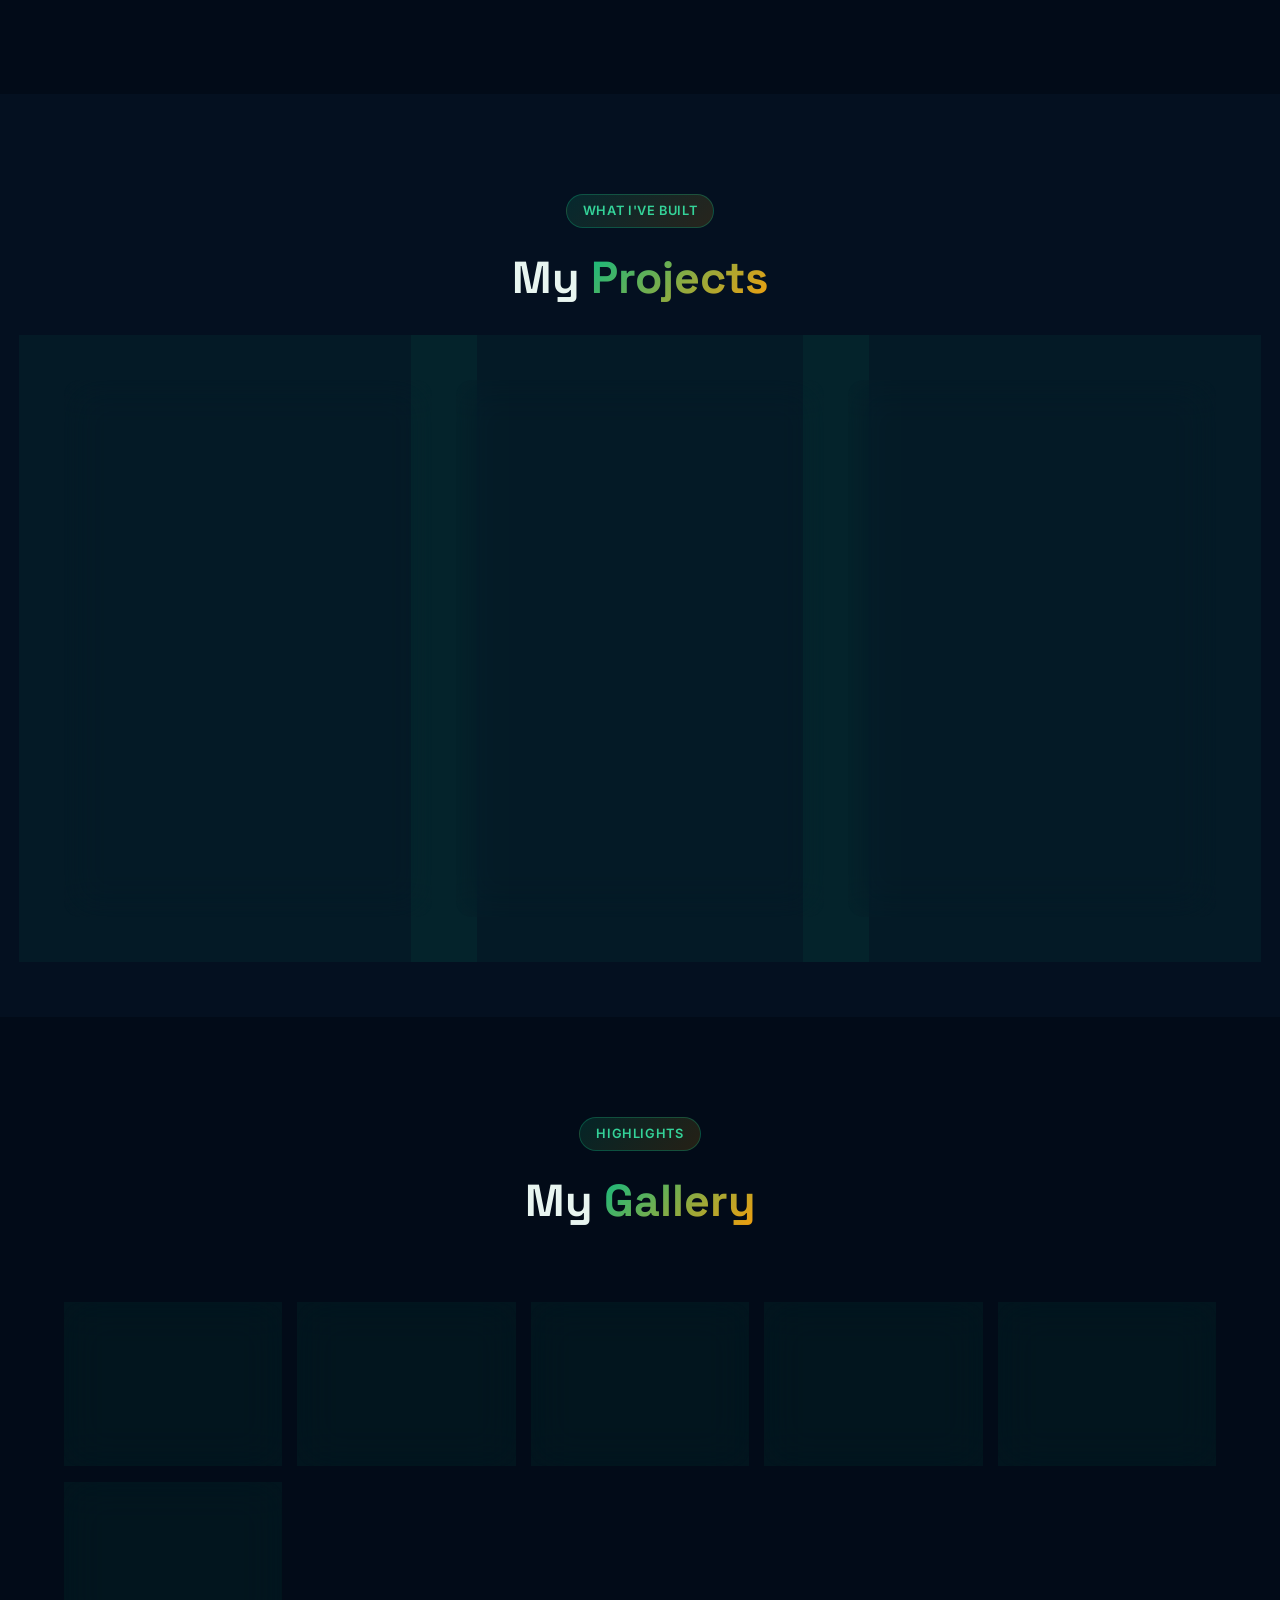
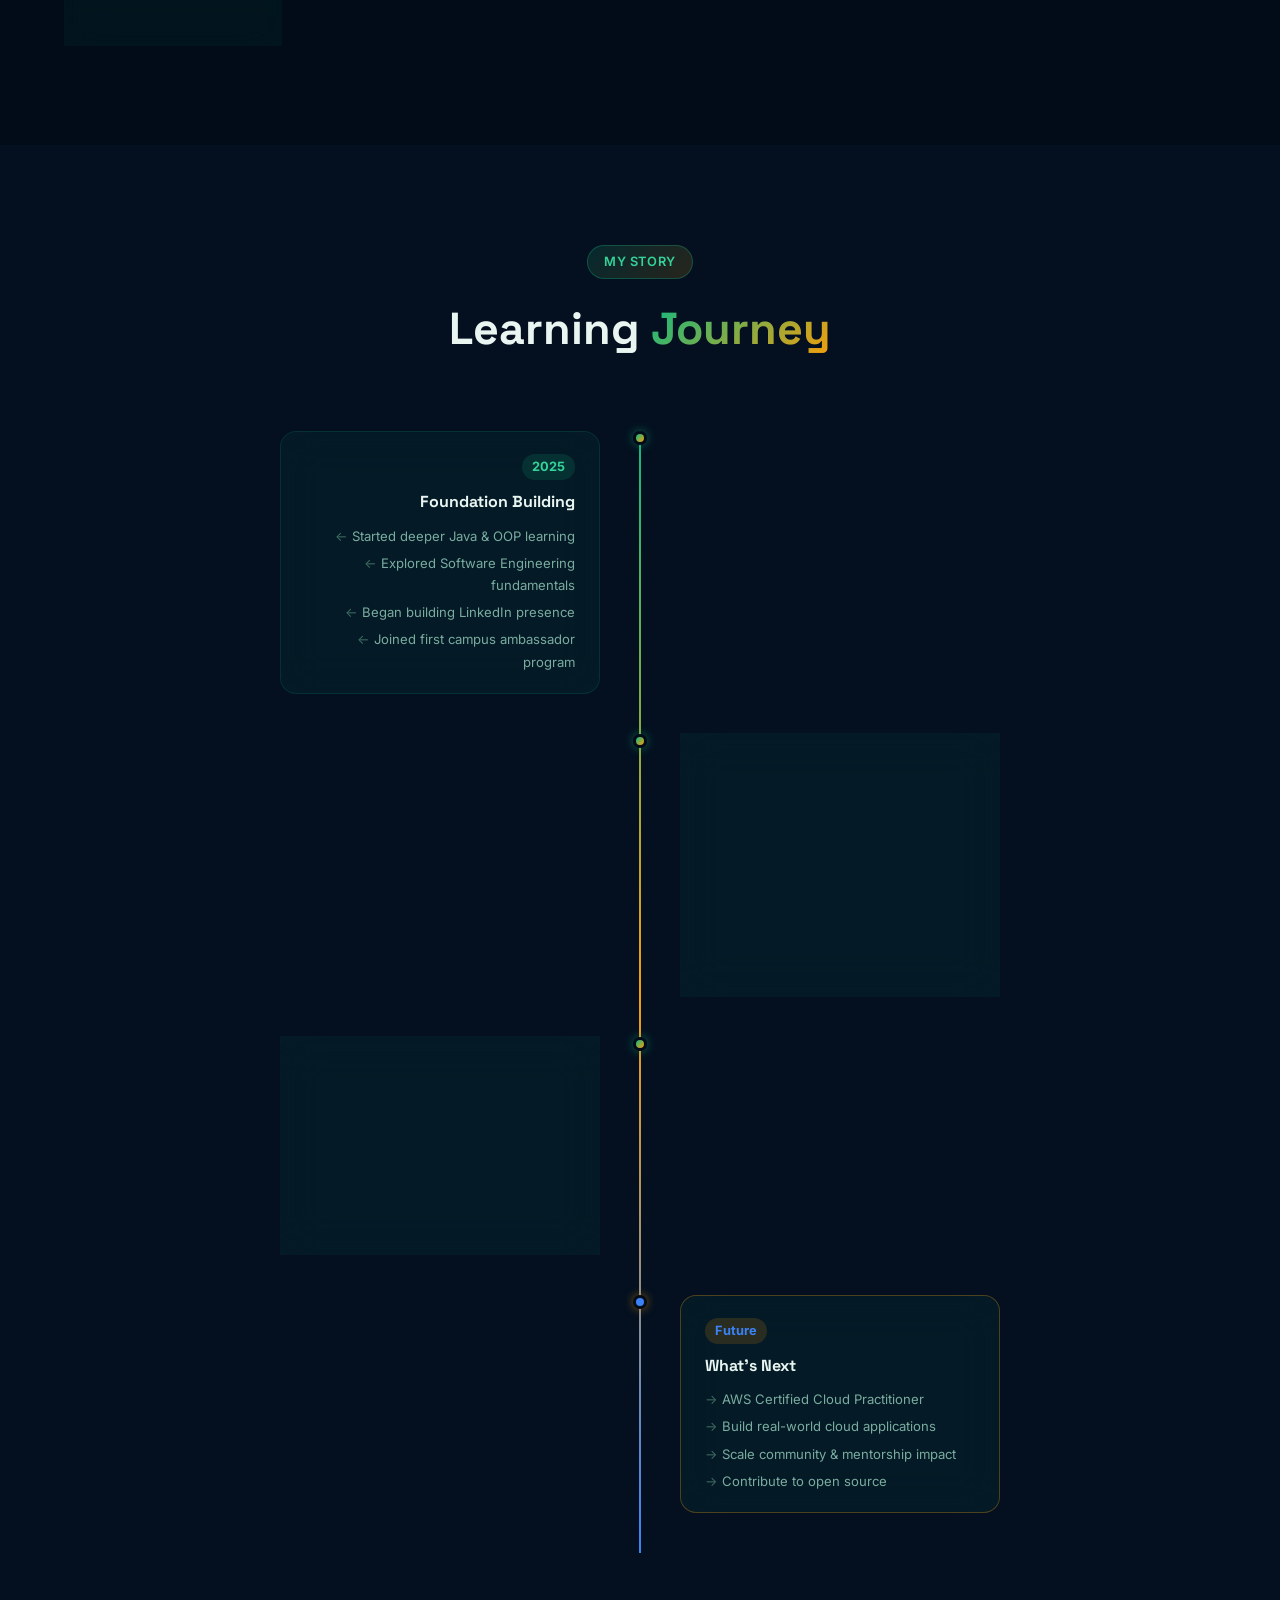
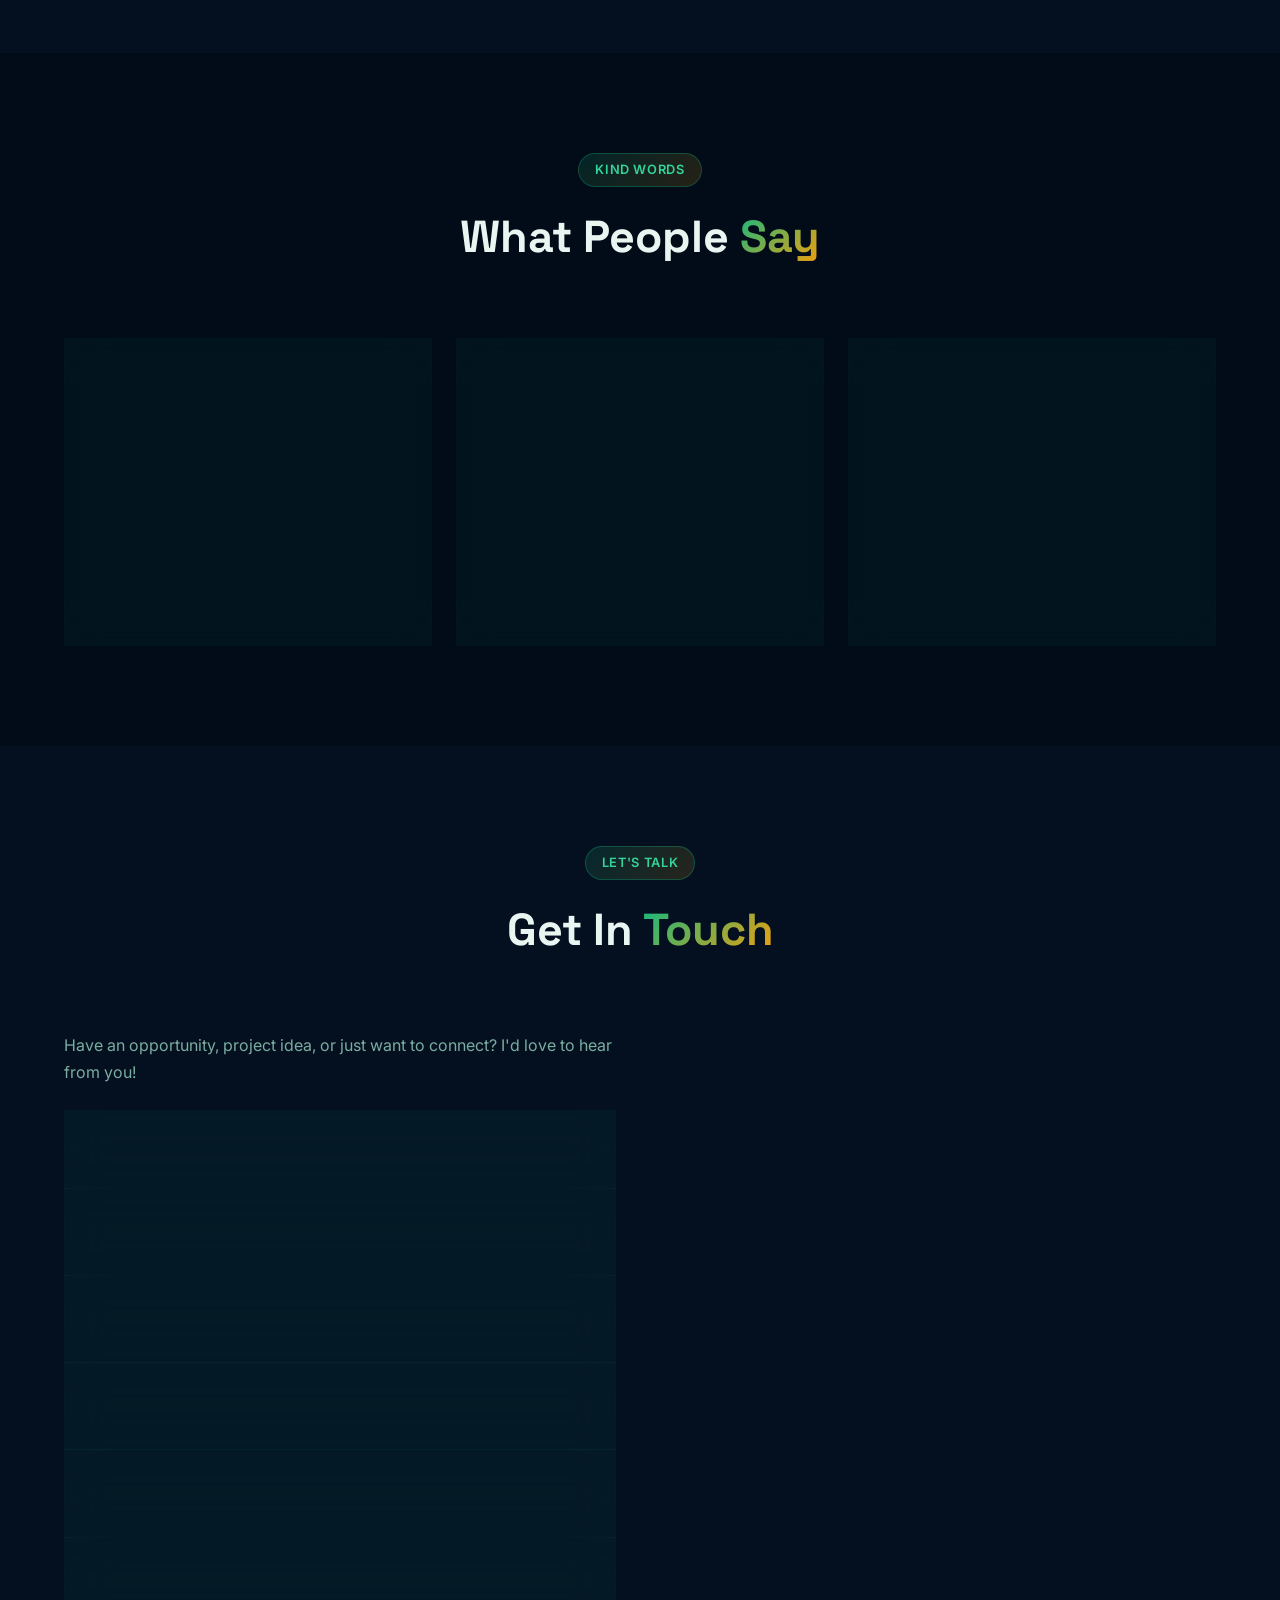
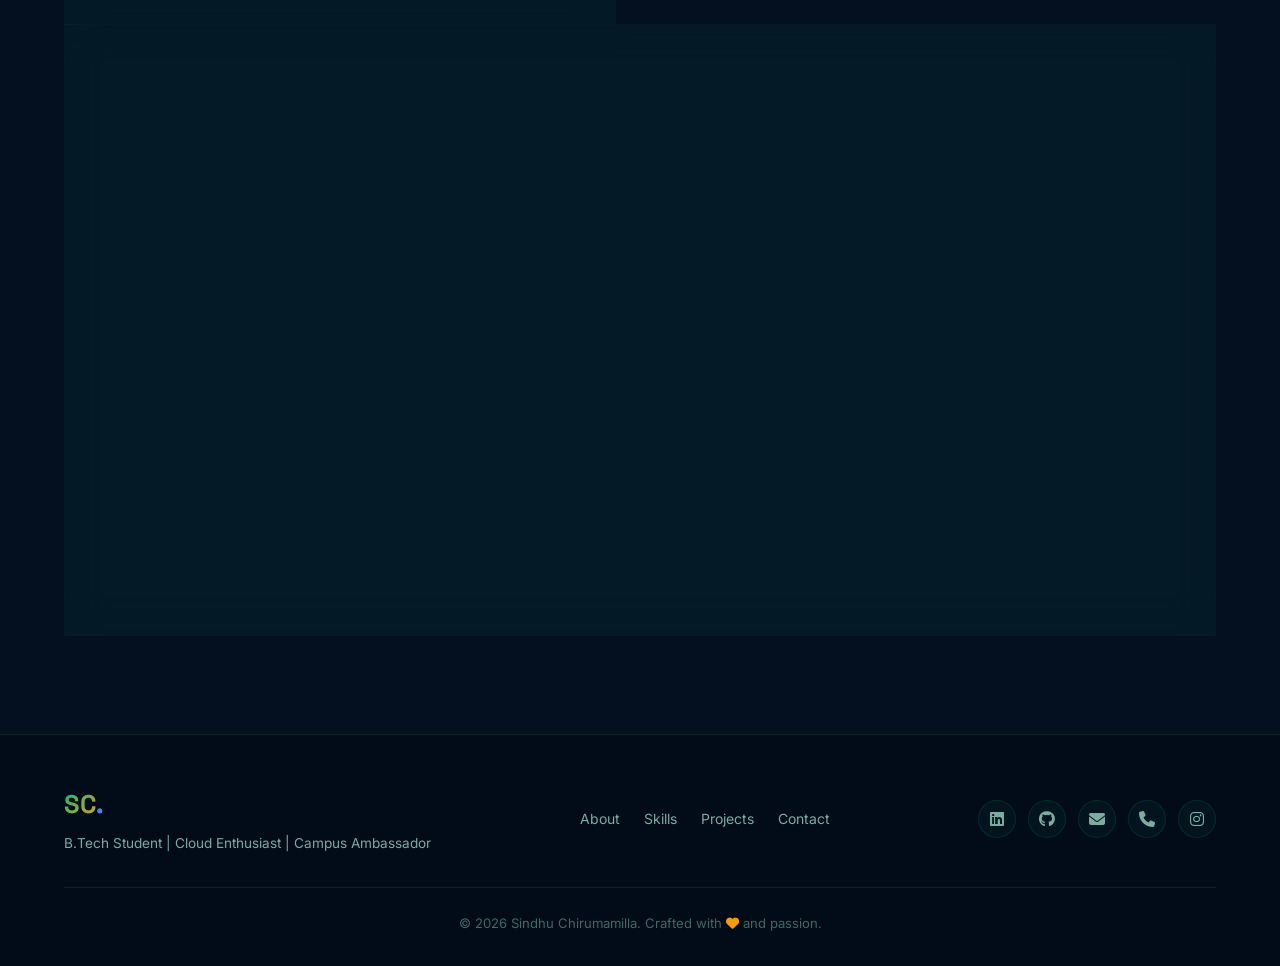
==== commit f3567cb7: "update" ====
--- a/index.html
+++ b/index.html
@@ -14,11 +14,13 @@
 </head>
 <body>
 
+  <!-- 3D Background Canvas -->
+  <canvas id="bg-3d"></canvas>
+
   <!-- Scroll Progress Bar -->
   <div id="scroll-progress"></div>
 
-  <!-- Particle Background -->
-  <canvas id="particle-canvas"></canvas>
+  <!-- Particle Background (replaced by 3D canvas) -->
 
   <!-- Navigation -->
   <nav id="navbar">
@@ -76,7 +78,8 @@
     <div class="hero-visual">
       <div class="hero-avatar-ring">
         <div class="hero-avatar">
-          <div class="avatar-placeholder"><i class="fas fa-user-graduate"></i></div>
+          <img src="sindhu-photo.jpg" alt="Sindhu Chirumamilla" class="avatar-photo" onerror="this.style.display='none';document.querySelector('.avatar-placeholder').style.display='flex'"/>
+          <div class="avatar-placeholder" style="display:none"><i class="fas fa-user-graduate"></i></div>
         </div>
         <div class="orbit orbit-1"><div class="orbit-icon"><i class="fab fa-aws"></i></div></div>
         <div class="orbit orbit-2"><div class="orbit-icon"><i class="fas fa-cloud"></i></div></div>
@@ -95,7 +98,10 @@
       <div class="about-grid">
         <div class="about-image-col">
           <div class="about-card glass">
-            <div class="about-avatar"><i class="fas fa-user-graduate"></i></div>
+            <div class="about-avatar">
+            <img src="sindhu-photo.jpg" alt="Sindhu Chirumamilla" class="about-avatar-photo" onerror="this.style.display='none';this.nextElementSibling.style.display='flex'"/>
+            <i class="fas fa-user-graduate" style="display:none"></i>
+          </div>
             <h3>Sindhu Chirumamilla</h3>
             <p class="about-role">B.Tech Student — CSE</p>
             <p class="about-college">Siddhartha Academy of Higher Education, Vijayawada</p>
@@ -770,6 +776,7 @@
     </div>
   </footer>
 
+  <script src="https://cdnjs.cloudflare.com/ajax/libs/three.js/r128/three.min.js"></script>
   <script src="script.js"></script>
 </body>
 </html>
--- a/style.css
+++ b/style.css
@@ -1,23 +1,23 @@
 /* ============================================================
    SINDHU CHIRUMAMILLA — PORTFOLIO STYLES
-   Color palette: Primary #7C3AED | Secondary #06B6D4 | Accent #F59E0B
+   New Theme: Deep Navy + Emerald + Gold
 ============================================================ */
 
 /* ── Variables ───────────────────────────────────────────── */
 :root {
-  --primary:       #7C3AED;
-  --primary-light: #9B59F5;
-  --secondary:     #06B6D4;
-  --accent:        #F59E0B;
-  --bg:            #0F0F1A;
-  --bg-alt:        #151525;
-  --surface:       rgba(255,255,255,0.04);
-  --surface-hover: rgba(255,255,255,0.07);
-  --border:        rgba(255,255,255,0.08);
-  --text:          #F1F0FF;
-  --text-muted:    #A09CC0;
-  --text-dim:      #6B6890;
-  --shadow:        0 8px 32px rgba(0,0,0,0.4);
+  --primary:       #10B981;
+  --primary-light: #34D399;
+  --secondary:     #F59E0B;
+  --accent:        #3B82F6;
+  --bg:            #020B18;
+  --bg-alt:        #041020;
+  --surface:       rgba(16,185,129,0.06);
+  --surface-hover: rgba(16,185,129,0.10);
+  --border:        rgba(16,185,129,0.15);
+  --text:          #E8F5F0;
+  --text-muted:    #7AADA0;
+  --text-dim:      #3D6B62;
+  --shadow:        0 8px 32px rgba(0,0,0,0.5);
   --radius:        16px;
   --radius-sm:     10px;
   --ease:          cubic-bezier(0.4,0,0.2,1);
@@ -27,15 +27,15 @@
 }
 
 [data-theme="light"] {
-  --bg:            #F8F7FF;
-  --bg-alt:        #EFEDFF;
-  --surface:       rgba(124,58,237,0.05);
-  --surface-hover: rgba(124,58,237,0.09);
-  --border:        rgba(124,58,237,0.12);
-  --text:          #1A1040;
-  --text-muted:    #4A4070;
-  --text-dim:      #8A80A0;
-  --shadow:        0 8px 32px rgba(124,58,237,0.1);
+  --bg:            #F0FDF8;
+  --bg-alt:        #DCFCE7;
+  --surface:       rgba(16,185,129,0.07);
+  --surface-hover: rgba(16,185,129,0.12);
+  --border:        rgba(16,185,129,0.2);
+  --text:          #052E16;
+  --text-muted:    #166534;
+  --text-dim:      #4ADE80;
+  --shadow:        0 8px 32px rgba(16,185,129,0.15);
 }
 
 /* ── Reset ───────────────────────────────────────────────── */
@@ -61,12 +61,15 @@
   transition: width 0.1s linear;
 }
 
-/* ── Particle canvas ─────────────────────────────────────── */
-#particle-canvas {
+/* ── 3D Background Canvas ────────────────────────────────── */
+#bg-3d {
   position: fixed; top: 0; left: 0;
   width: 100%; height: 100%;
-  pointer-events: none; z-index: 0; opacity: 0.45;
-}
+  pointer-events: none; z-index: 0;
+}
+
+/* ── Particle canvas (disabled) ──────────────────────────── */
+#particle-canvas { display: none; }
 
 /* ── Glass ───────────────────────────────────────────────── */
 .glass {
@@ -196,14 +199,14 @@
 }
 .btn-primary {
   background: linear-gradient(135deg, var(--primary), var(--primary-light));
-  color: #fff; box-shadow: 0 4px 20px rgba(124,58,237,.3);
-}
-.btn-primary:hover { transform: translateY(-2px); box-shadow: 0 8px 30px rgba(124,58,237,.5); }
+  color: #fff; box-shadow: 0 4px 20px rgba(16,185,129,.3);
+}
+.btn-primary:hover { transform: translateY(-2px); box-shadow: 0 8px 30px rgba(16,185,129,.5); }
 .btn-secondary {
   background: linear-gradient(135deg, var(--secondary), #0EA5E9);
-  color: #fff; box-shadow: 0 4px 20px rgba(6,182,212,.3);
-}
-.btn-secondary:hover { transform: translateY(-2px); box-shadow: 0 8px 30px rgba(6,182,212,.5); }
+  color: #fff; box-shadow: 0 4px 20px rgba(245,158,11,.3);
+}
+.btn-secondary:hover { transform: translateY(-2px); box-shadow: 0 8px 30px rgba(245,158,11,.5); }
 .btn-outline {
   background: transparent; color: var(--text); border: 2px solid var(--border);
 }
@@ -226,7 +229,7 @@
 .tech-icon:nth-child(5) { animation-delay: 1.2s; }
 .tech-icon:nth-child(6) { animation-delay: 1.5s; }
 @keyframes float { 0%,100% { transform: translateY(0); } 50% { transform: translateY(-6px); } }
-.tech-icon:hover { color: var(--primary); border-color: var(--primary); box-shadow: 0 4px 20px rgba(124,58,237,.2); }
+.tech-icon:hover { color: var(--primary); border-color: var(--primary); box-shadow: 0 4px 20px rgba(16,185,129,.2); }
 
 /* Hero visual */
 .hero-visual { flex: 0 0 auto; display: flex; align-items: center; justify-content: center; }
@@ -236,9 +239,17 @@
   width: 140px; height: 140px; border-radius: 50%;
   background: linear-gradient(135deg, var(--primary), var(--secondary));
   display: flex; align-items: center; justify-content: center;
-  box-shadow: 0 0 60px rgba(124,58,237,.4); z-index: 2;
+  box-shadow: 0 0 60px rgba(16,185,129,.4); z-index: 2;
 }
 .avatar-placeholder { font-size: 3.5rem; color: #fff; }
+.avatar-photo {
+  width: 100%; height: 100%; object-fit: cover; object-position: top center;
+  border-radius: 50%;
+}
+.about-avatar-photo {
+  width: 100%; height: 100%; object-fit: cover; object-position: top center;
+  border-radius: 50%;
+}
 .orbit {
   position: absolute; top: 50%; left: 50%; border-radius: 50%;
   border: 1px dashed var(--border);
@@ -266,8 +277,8 @@
 .section-header { text-align: center; margin-bottom: 4rem; }
 .section-tag {
   display: inline-block; padding: 5px 16px;
-  background: linear-gradient(135deg,rgba(124,58,237,.15),rgba(6,182,212,.15));
-  border: 1px solid rgba(124,58,237,.3); border-radius: 50px;
+  background: linear-gradient(135deg,rgba(16,185,129,.15),rgba(245,158,11,.15));
+  border: 1px solid rgba(16,185,129,.3); border-radius: 50px;
   font-size: .8rem; font-weight: 600; color: var(--primary-light);
   letter-spacing: .05em; text-transform: uppercase; margin-bottom: .75rem;
 }
@@ -284,7 +295,7 @@
   background: linear-gradient(135deg, var(--primary), var(--secondary));
   display: flex; align-items: center; justify-content: center;
   font-size: 2.5rem; color: #fff; margin: 0 auto 1rem;
-  box-shadow: 0 4px 20px rgba(124,58,237,.3);
+  box-shadow: 0 4px 20px rgba(16,185,129,.3);
 }
 .about-card h3 { font-family: var(--font-h); font-size: 1.2rem; font-weight: 700; margin-bottom: .25rem; }
 .about-role { color: var(--secondary); font-size: .9rem; font-weight: 500; margin-bottom: 1.25rem; }
@@ -343,7 +354,7 @@
 .skill-card i { font-size: 1.4rem; color: var(--primary); }
 .skill-card:hover {
   color: var(--text); border-color: var(--primary); transform: translateY(-3px);
-  box-shadow: 0 8px 20px rgba(124,58,237,.2);
+  box-shadow: 0 8px 20px rgba(16,185,129,.2);
 }
 
 /* ═══════════════════════════════ CERTIFICATIONS */
@@ -397,7 +408,7 @@
 .stat-card { border-radius: var(--radius); padding: 2rem 1.5rem; text-align: center; transition: all var(--t); }
 .stat-card:hover {
   transform: translateY(-5px);
-  box-shadow: 0 12px 40px rgba(124,58,237,.2); border-color: var(--primary);
+  box-shadow: 0 12px 40px rgba(16,185,129,.2); border-color: var(--primary);
 }
 .stat-icon { font-size: 2rem; margin-bottom: .75rem; color: var(--primary); }
 .stat-icon.ms-color  { color: #0078D4; }
@@ -424,7 +435,7 @@
 .project-img-placeholder.portfolio { background: linear-gradient(135deg,var(--primary),var(--primary-light)); }
 .project-img-placeholder.java     { background: linear-gradient(135deg,#E74C3C,#C0392B); }
 .project-img-placeholder.cloud    { background: linear-gradient(135deg,var(--secondary),#0EA5E9); }
-.project-img-placeholder.ai       { background: linear-gradient(135deg,#7C3AED,#6D28D9); }
+.project-img-placeholder.ai       { background: linear-gradient(135deg,#10B981,#059669); }
 .project-img-placeholder.aws      { background: linear-gradient(135deg,#FF9900,#FF6600); }
 .project-img-placeholder.content  { background: linear-gradient(135deg,#0077B5,#006097); }
 .project-overlay {
@@ -446,7 +457,7 @@
 .project-tags { display: flex; flex-wrap: wrap; gap: .4rem; }
 .tag {
   padding: 3px 10px;
-  background: rgba(124,58,237,.15); border: 1px solid rgba(124,58,237,.25);
+  background: rgba(16,185,129,.15); border: 1px solid rgba(16,185,129,.25);
   border-radius: 50px; font-size: .75rem; font-weight: 500; color: var(--primary-light);
 }
 
@@ -463,8 +474,8 @@
 .cert-color       { background: linear-gradient(135deg,rgba(245,158,11,.2),rgba(239,68,68,.2)); color: var(--accent); }
 .aws-color        { background: linear-gradient(135deg,rgba(255,153,0,.2),rgba(255,102,0,.2)); color: #FF9900; }
 .ms-color         { background: linear-gradient(135deg,rgba(0,120,212,.2),rgba(0,188,242,.2)); color: #0078D4; }
-.event-color      { background: linear-gradient(135deg,rgba(6,182,212,.2),rgba(14,165,233,.2)); color: var(--secondary); }
-.milestone-color  { background: linear-gradient(135deg,rgba(124,58,237,.2),rgba(155,89,245,.2)); color: var(--primary-light); }
+.event-color      { background: linear-gradient(135deg,rgba(245,158,11,.2),rgba(14,165,233,.2)); color: var(--secondary); }
+.milestone-color  { background: linear-gradient(135deg,rgba(16,185,129,.2),rgba(52,211,153,.2)); color: var(--primary-light); }
 .ambassador-color { background: linear-gradient(135deg,rgba(34,197,94,.2),rgba(16,185,129,.2)); color: #22c55e; }
 
 /* ═══════════════════════════════ TIMELINE */
@@ -483,7 +494,7 @@
   width: 14px; height: 14px; border-radius: 50%;
   background: linear-gradient(135deg,var(--primary),var(--secondary));
   border: 3px solid var(--bg);
-  box-shadow: 0 0 10px rgba(124,58,237,.5);
+  box-shadow: 0 0 10px rgba(16,185,129,.5);
 }
 .timeline-item.left  .timeline-dot { right: -7px; }
 .timeline-item.right .timeline-dot { left:  -7px; }
@@ -493,7 +504,7 @@
 .future-card { border-color: rgba(245,158,11,.3); }
 .timeline-year {
   display: inline-block; font-size: .8rem; font-weight: 700;
-  color: var(--primary-light); background: rgba(124,58,237,.15);
+  color: var(--primary-light); background: rgba(16,185,129,.15);
   padding: 2px 10px; border-radius: 50px; margin-bottom: .5rem;
 }
 .future-card .timeline-year { color: var(--accent); background: rgba(245,158,11,.15); }
@@ -558,7 +569,7 @@
   transition: all var(--t); outline: none; resize: vertical;
 }
 .form-group input:focus,
-.form-group textarea:focus { border-color: var(--primary); box-shadow: 0 0 0 3px rgba(124,58,237,.15); }
+.form-group textarea:focus { border-color: var(--primary); box-shadow: 0 0 0 3px rgba(16,185,129,.15); }
 .form-group input.error,
 .form-group textarea.error { border-color: #EF4444; }
 .form-error { display: block; font-size: .78rem; color: #EF4444; margin-top: .25rem; min-height: 1em; }
@@ -673,7 +684,7 @@
 
 .cert-view-overlay {
   position: absolute; inset: 0;
-  background: rgba(124,58,237,.85);
+  background: rgba(16,185,129,.85);
   display: flex; align-items: center; justify-content: center;
   gap: .5rem; color: #fff; font-weight: 700; font-size: .95rem;
   opacity: 0; transition: opacity var(--t);
@@ -752,7 +763,7 @@
 }
 .cert-preview-date {
   display: inline-block; padding: 4px 14px;
-  background: rgba(124,58,237,.15); border: 1px solid rgba(124,58,237,.3);
+  background: rgba(16,185,129,.15); border: 1px solid rgba(16,185,129,.3);
   border-radius: 50px; font-size: .8rem; color: var(--primary-light);
   font-weight: 600; margin-bottom: .6rem;
 }
@@ -773,17 +784,17 @@
 
 /* ═══════════════════════════════ FEATURED PROJECT */
 .project-img-placeholder.disaster {
-  background: linear-gradient(135deg, #DC2626, #7C3AED);
+  background: linear-gradient(135deg, #DC2626, #10B981);
 }
 .project-img-placeholder.securelink {
   background: linear-gradient(135deg, #0EA5E9, #0369A1);
 }
 .project-img-placeholder.studyflow {
-  background: linear-gradient(135deg, #7C3AED, #EC4899);
+  background: linear-gradient(135deg, #10B981, #F59E0B);
 }
 .featured-project {
-  border-color: rgba(124,58,237,.4);
-  box-shadow: 0 0 30px rgba(124,58,237,.15);
+  border-color: rgba(16,185,129,.4);
+  box-shadow: 0 0 30px rgba(16,185,129,.15);
 }
 .featured-project .project-img { height: 180px; }
 .featured-badge {
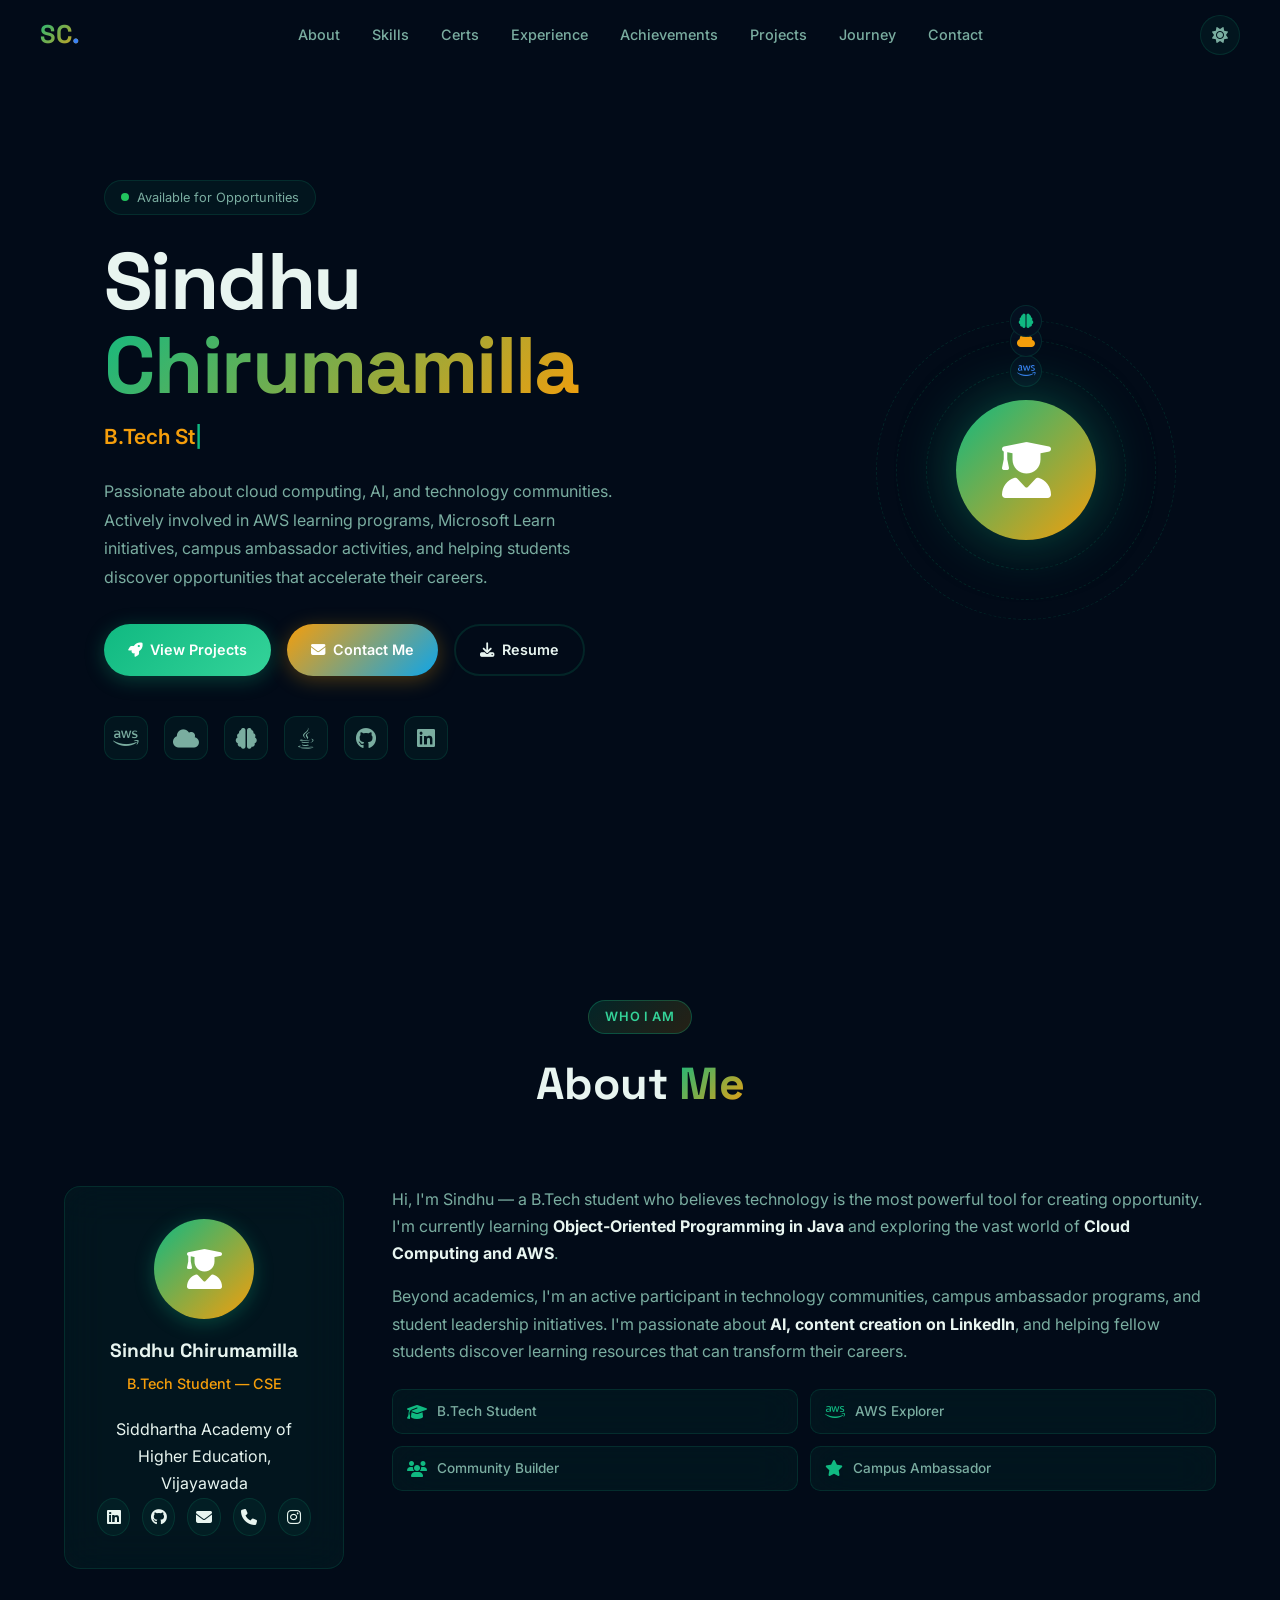
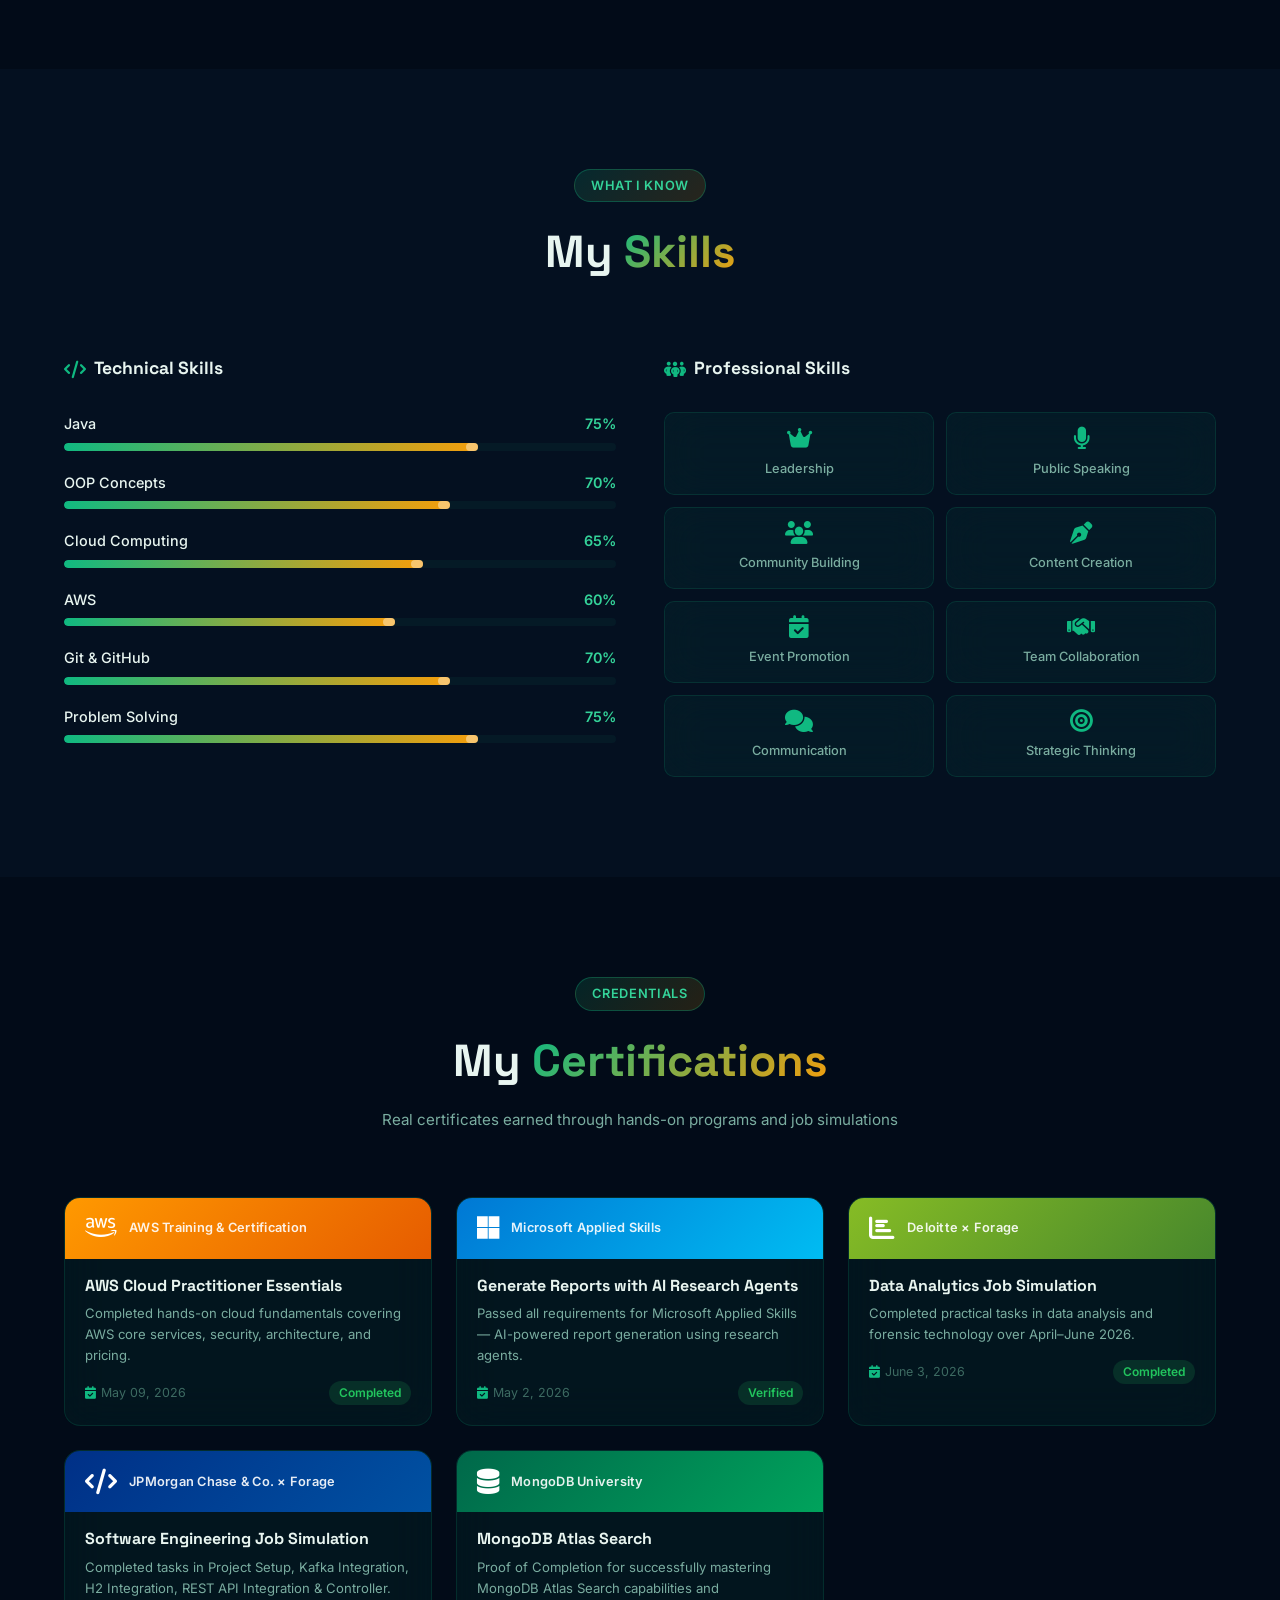
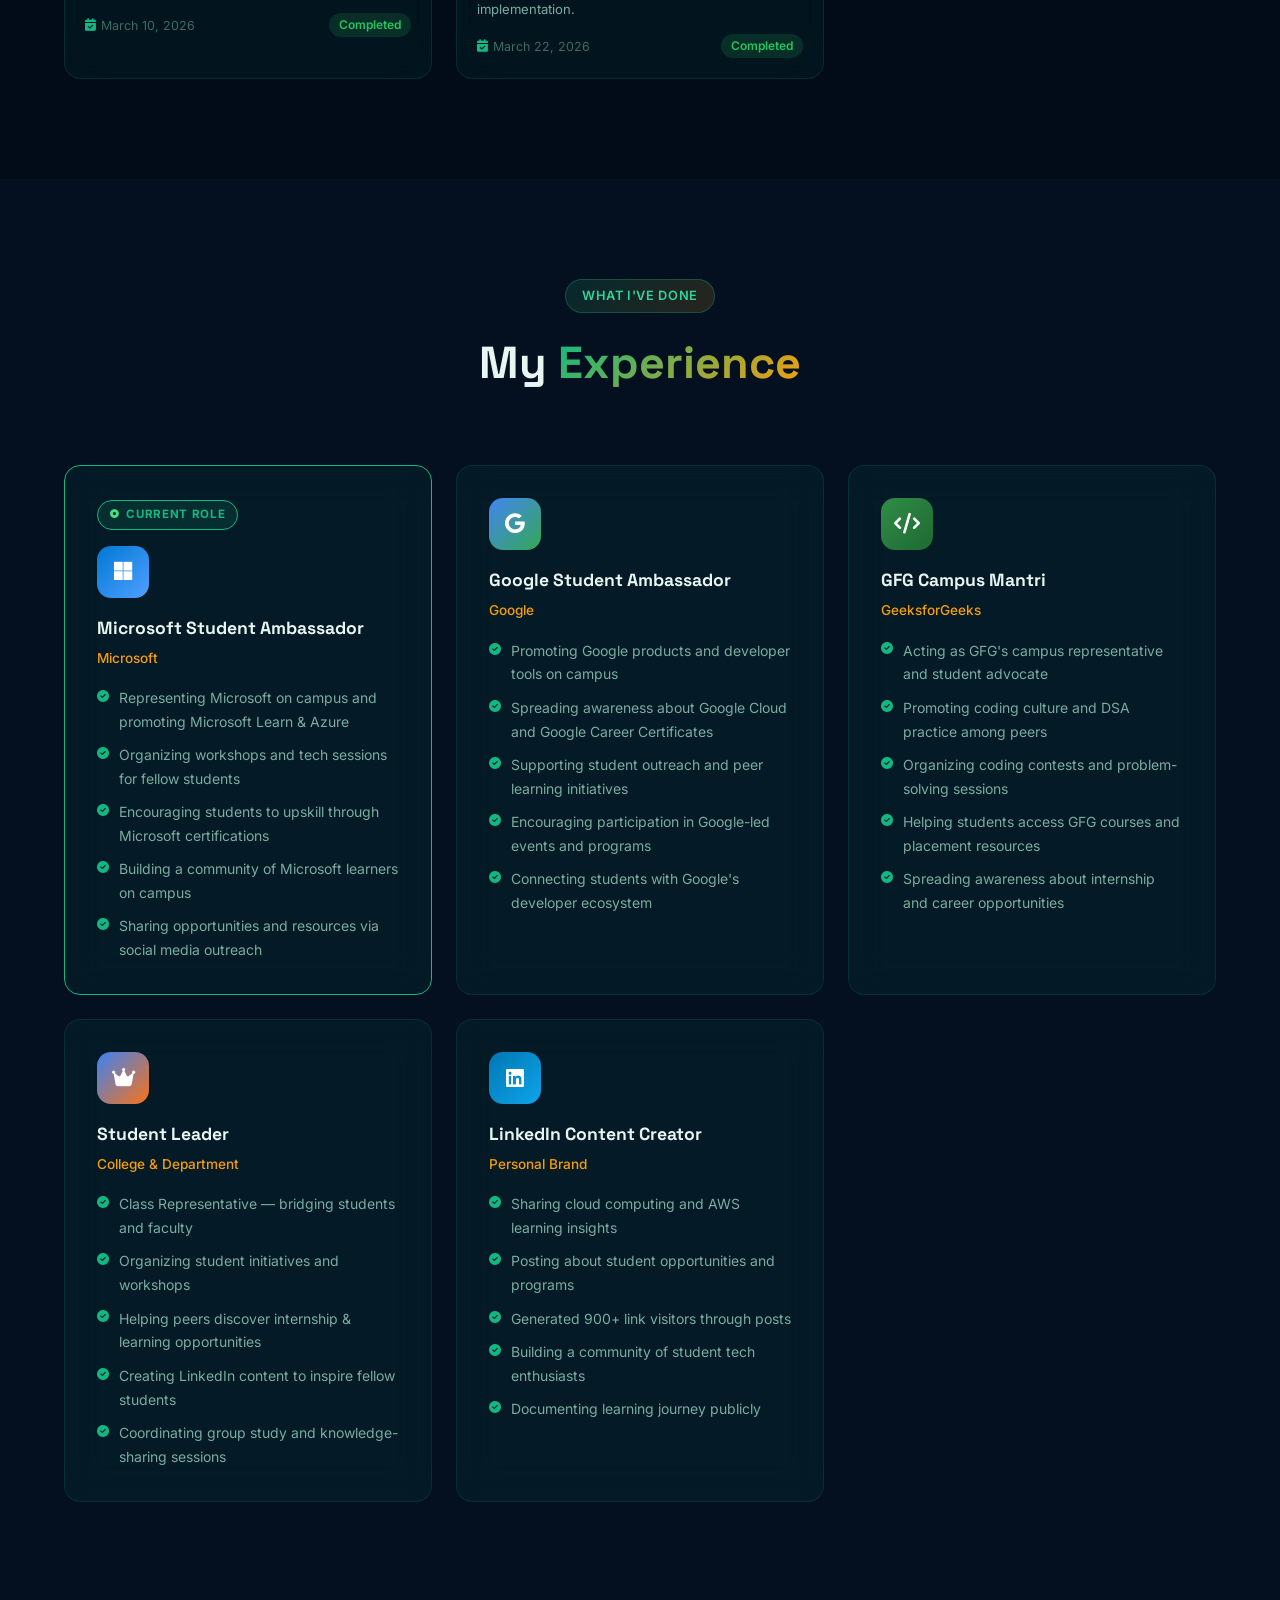
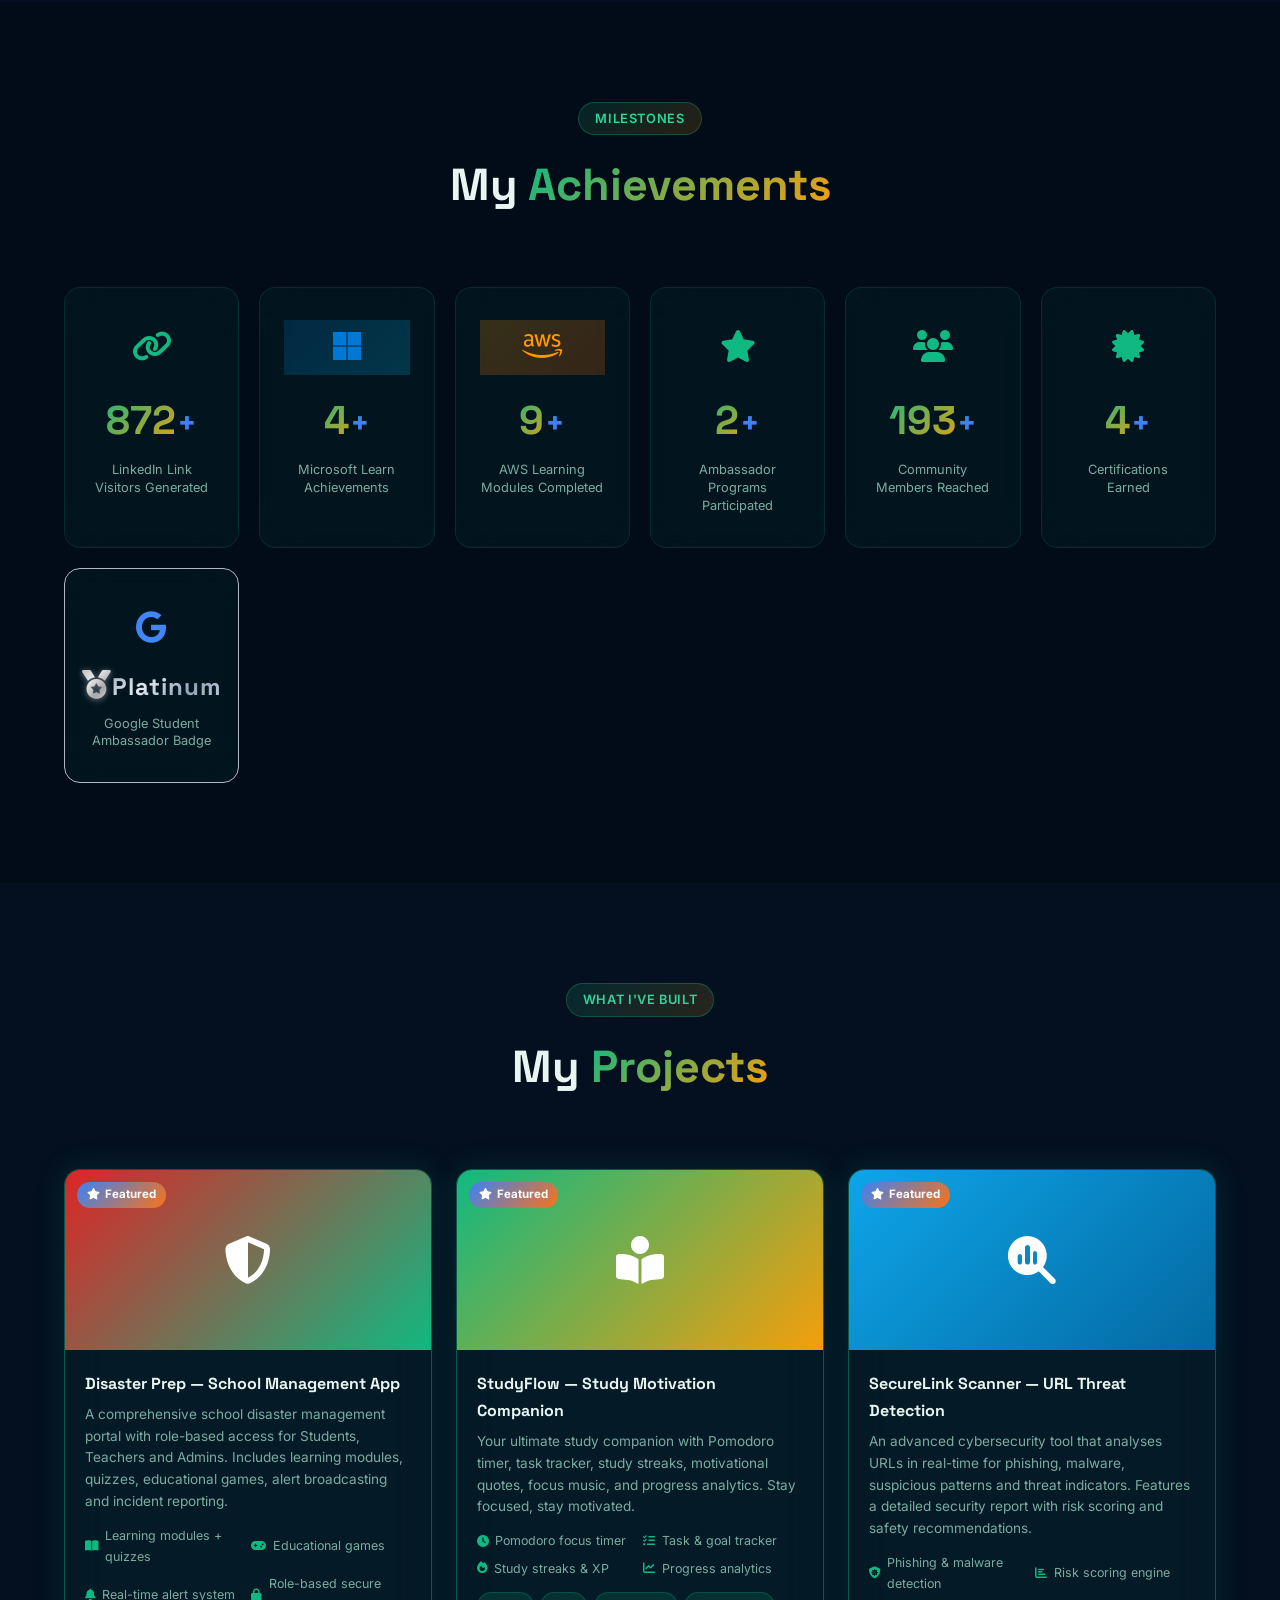
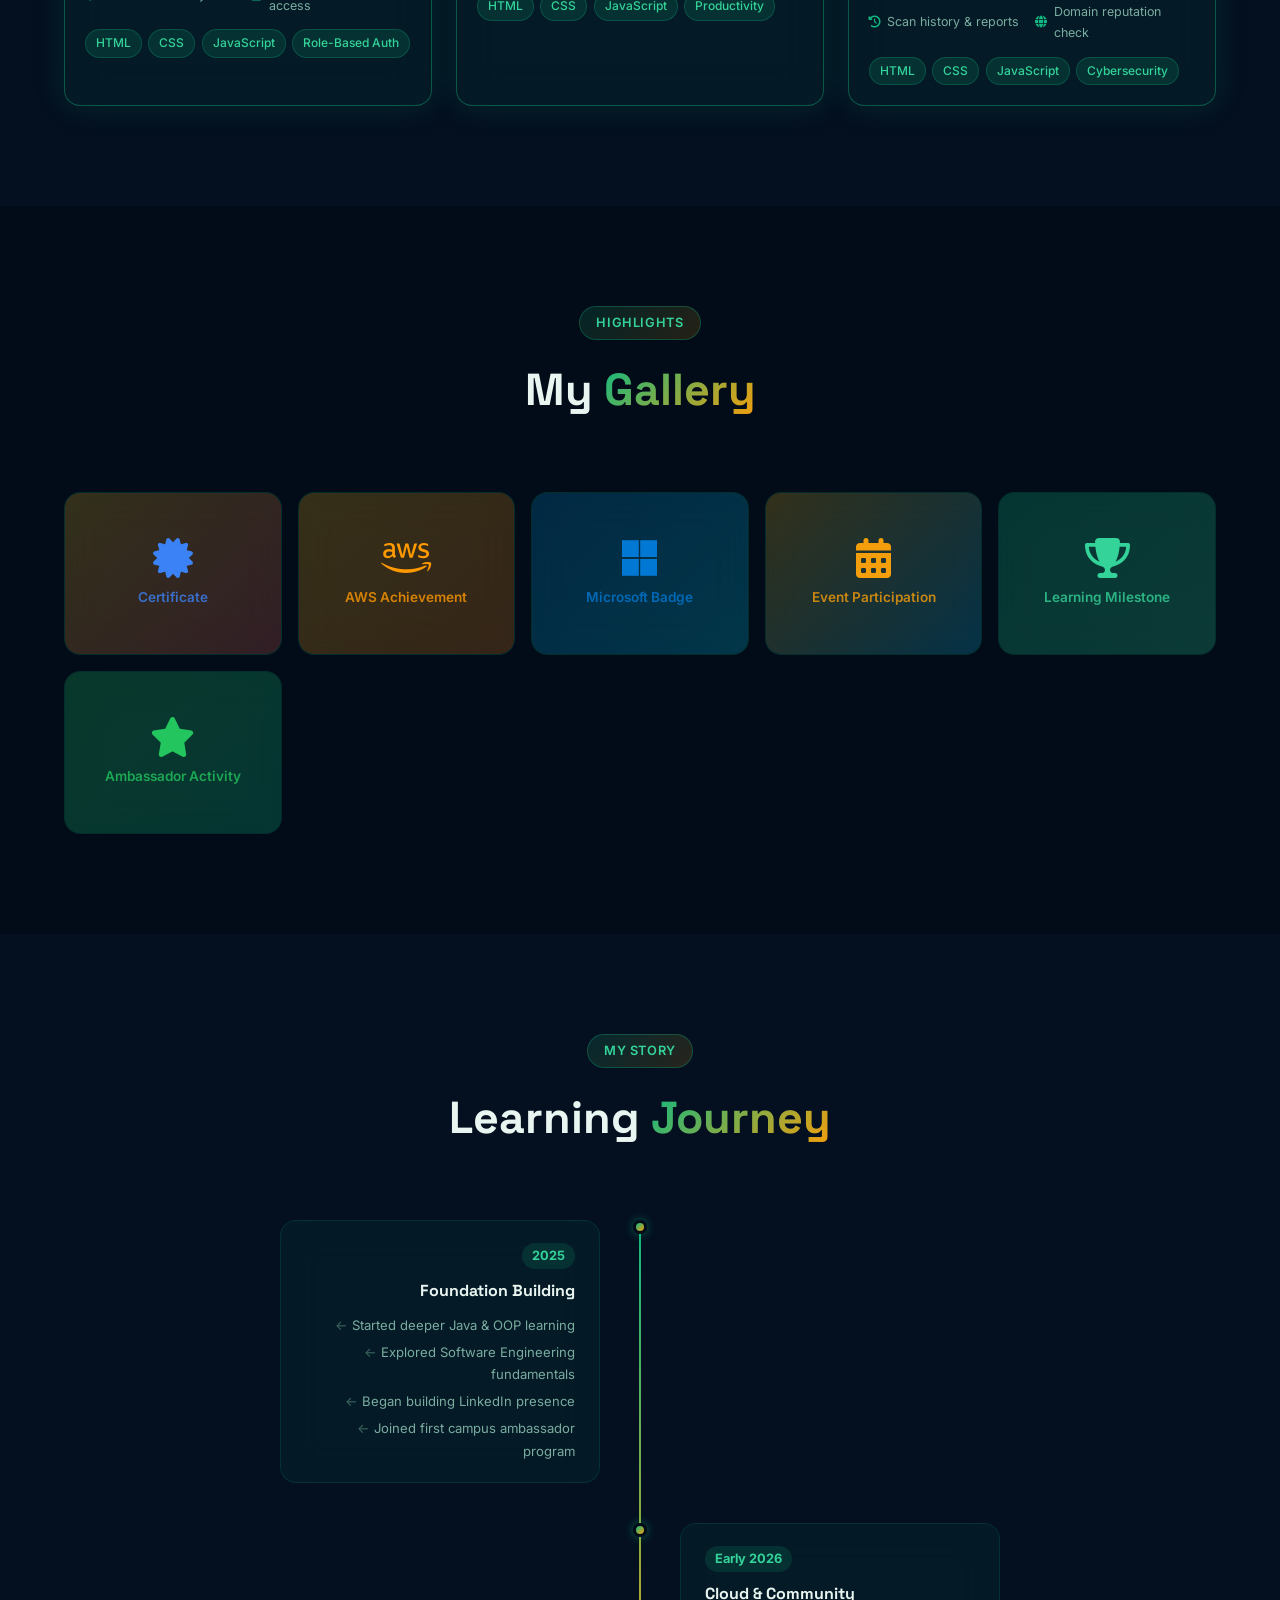
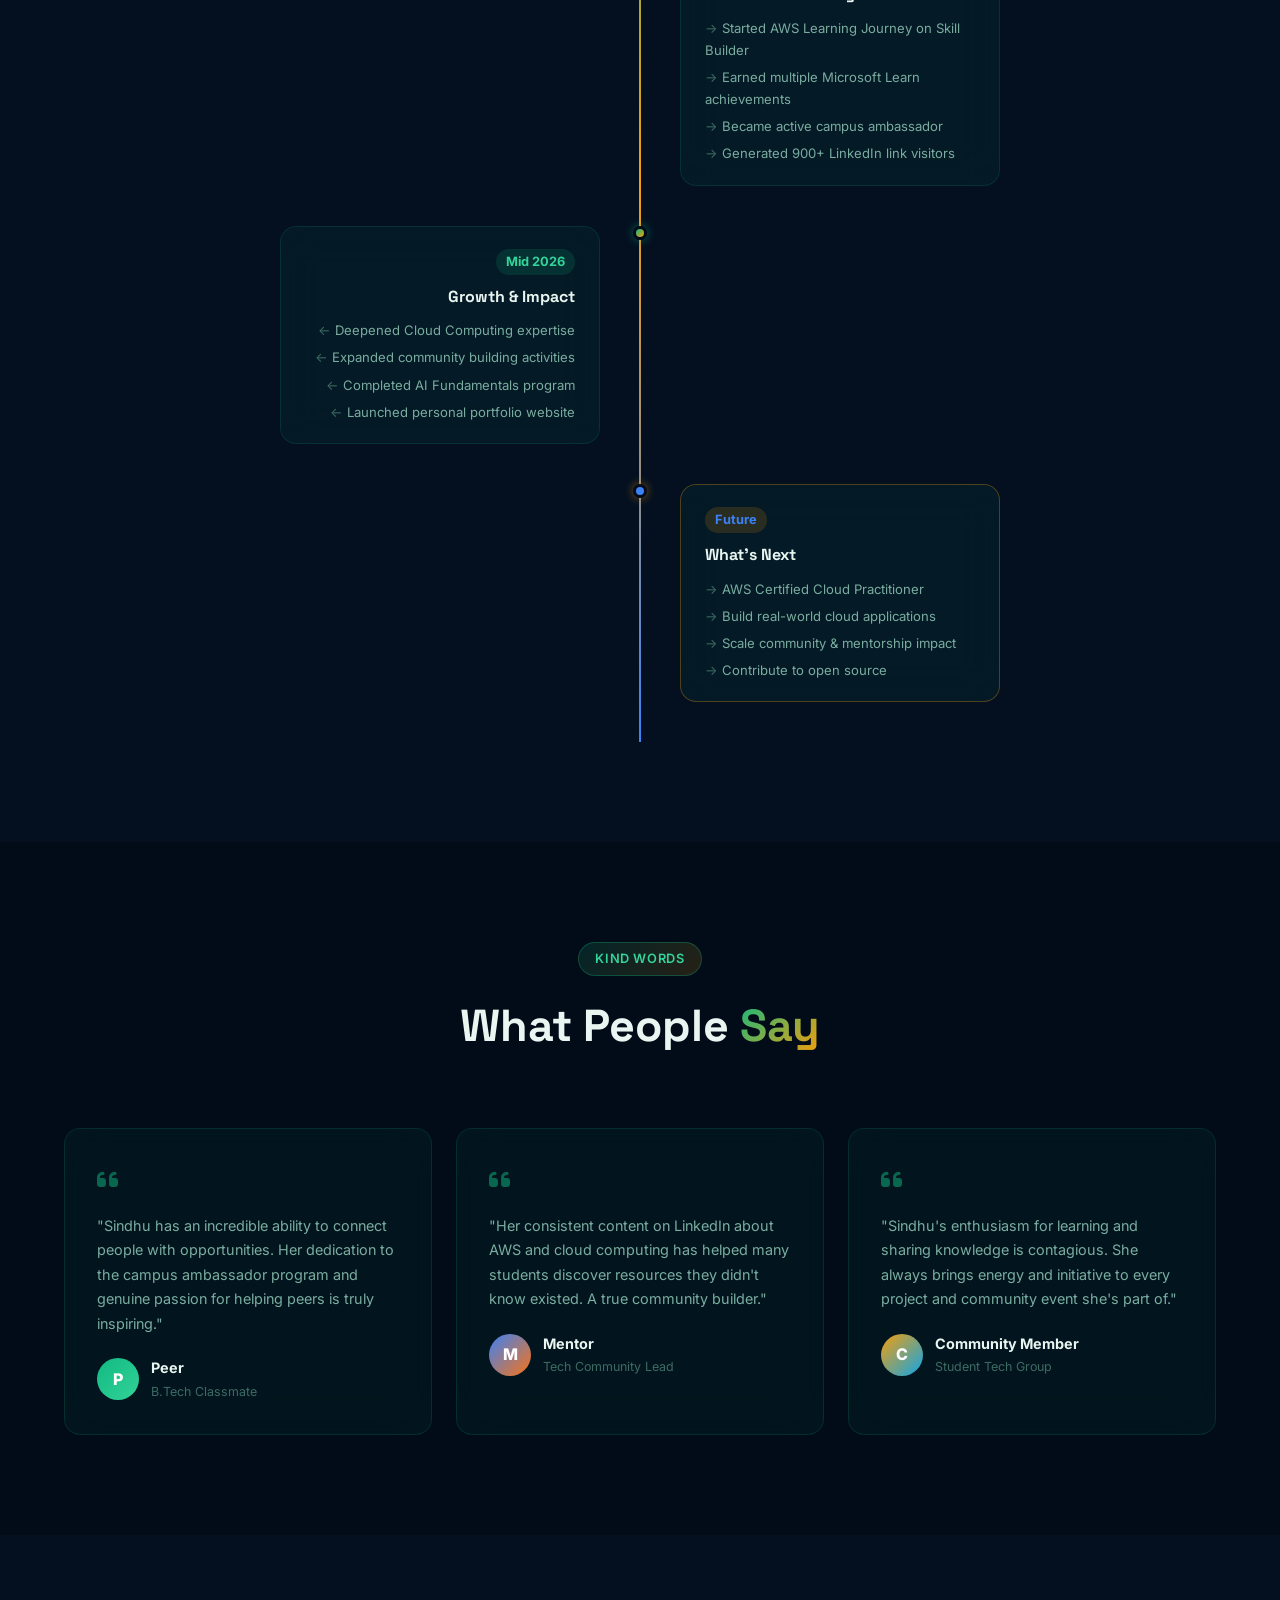
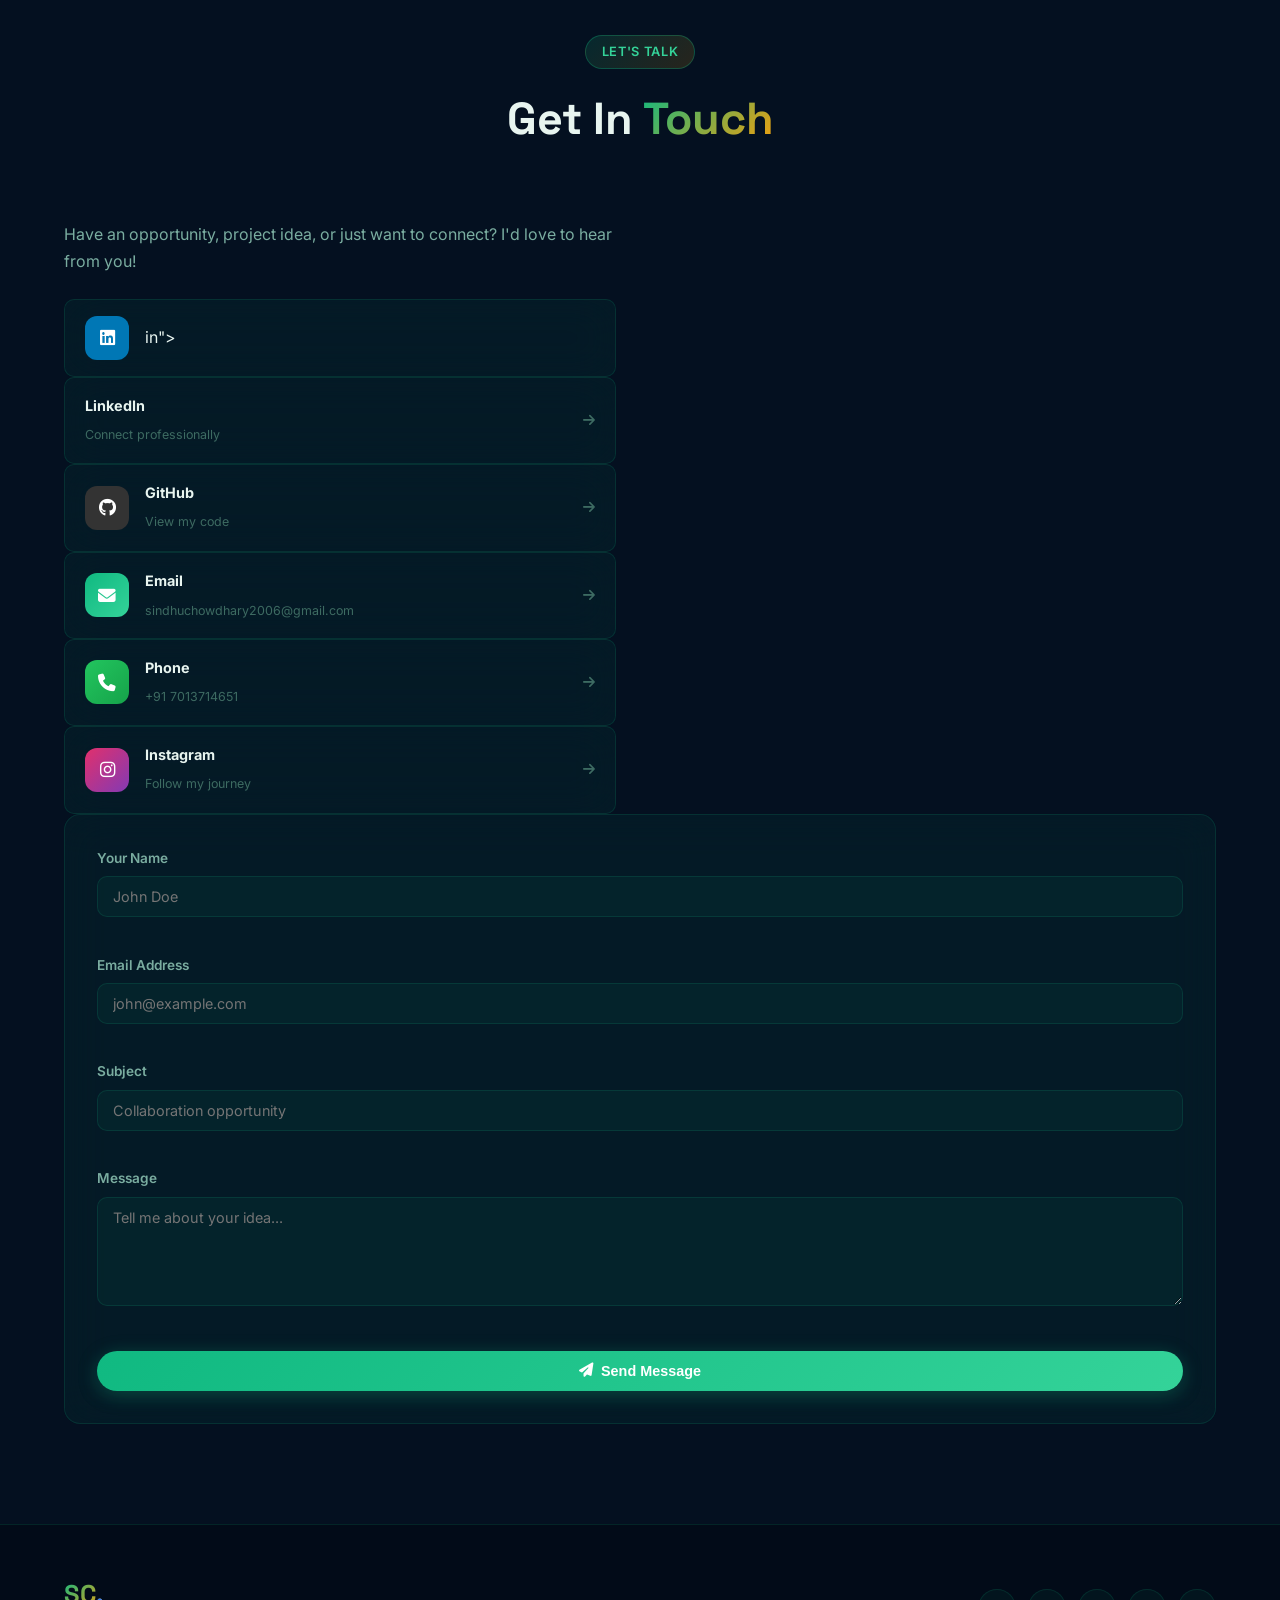
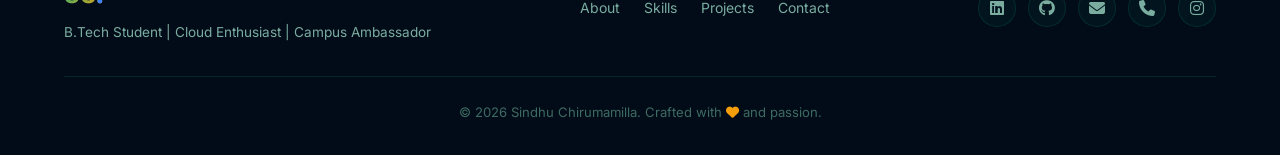
==== commit df88cf6c: "Update portfolio: index.html and style.css" ====
--- a/index.html
+++ b/index.html
@@ -391,16 +391,47 @@
         <h2 class="section-title">My <span class="gradient-text">Experience</span></h2>
       </div>
       <div class="exp-grid">
+
+        <!-- Microsoft Student Ambassador (Current) -->
+        <div class="exp-card glass exp-card-current">
+          <div class="exp-current-badge"><i class="fas fa-circle-dot"></i> Current Role</div>
+          <div class="exp-icon ms-exp-icon"><i class="fab fa-microsoft"></i></div>
+          <h3>Microsoft Student Ambassador</h3>
+          <p class="exp-org">Microsoft</p>
+          <ul class="exp-list">
+            <li><i class="fas fa-check-circle"></i>Representing Microsoft on campus and promoting Microsoft Learn & Azure</li>
+            <li><i class="fas fa-check-circle"></i>Organizing workshops and tech sessions for fellow students</li>
+            <li><i class="fas fa-check-circle"></i>Encouraging students to upskill through Microsoft certifications</li>
+            <li><i class="fas fa-check-circle"></i>Building a community of Microsoft learners on campus</li>
+            <li><i class="fas fa-check-circle"></i>Sharing opportunities and resources via social media outreach</li>
+          </ul>
+        </div>
+
+        <!-- Google Student Ambassador -->
         <div class="exp-card glass">
-          <div class="exp-icon"><i class="fas fa-star"></i></div>
-          <h3>Campus Ambassador</h3>
-          <p class="exp-org">Technology Programs</p>
+          <div class="exp-icon google-exp-icon"><i class="fab fa-google"></i></div>
+          <h3>Google Student Ambassador</h3>
+          <p class="exp-org">Google</p>
           <ul class="exp-list">
-            <li><i class="fas fa-check-circle"></i>Promoting AWS and Microsoft learning programs on campus</li>
-            <li><i class="fas fa-check-circle"></i>Student outreach and awareness campaigns</li>
-            <li><i class="fas fa-check-circle"></i>Community engagement and peer mentoring</li>
-            <li><i class="fas fa-check-circle"></i>Managing social media campaigns for tech events</li>
-            <li><i class="fas fa-check-circle"></i>Organizing and participating in student tech events</li>
+            <li><i class="fas fa-check-circle"></i>Promoting Google products and developer tools on campus</li>
+            <li><i class="fas fa-check-circle"></i>Spreading awareness about Google Cloud and Google Career Certificates</li>
+            <li><i class="fas fa-check-circle"></i>Supporting student outreach and peer learning initiatives</li>
+            <li><i class="fas fa-check-circle"></i>Encouraging participation in Google-led events and programs</li>
+            <li><i class="fas fa-check-circle"></i>Connecting students with Google's developer ecosystem</li>
+          </ul>
+        </div>
+
+        <!-- GFG Campus Mantri -->
+        <div class="exp-card glass">
+          <div class="exp-icon gfg-exp-icon"><i class="fas fa-code"></i></div>
+          <h3>GFG Campus Mantri</h3>
+          <p class="exp-org">GeeksforGeeks</p>
+          <ul class="exp-list">
+            <li><i class="fas fa-check-circle"></i>Acting as GFG's campus representative and student advocate</li>
+            <li><i class="fas fa-check-circle"></i>Promoting coding culture and DSA practice among peers</li>
+            <li><i class="fas fa-check-circle"></i>Organizing coding contests and problem-solving sessions</li>
+            <li><i class="fas fa-check-circle"></i>Helping students access GFG courses and placement resources</li>
+            <li><i class="fas fa-check-circle"></i>Spreading awareness about internship and career opportunities</li>
           </ul>
         </div>
         <div class="exp-card glass">
@@ -468,6 +499,14 @@
           <div class="stat-icon"><i class="fas fa-certificate"></i></div>
           <div class="stat-row"><span class="stat-number" data-target="5">0</span><span class="stat-suffix">+</span></div>
           <p class="stat-label">Certifications Earned</p>
+        </div>
+        <div class="stat-card glass stat-card-platinum">
+          <div class="stat-icon platinum-color"><i class="fab fa-google"></i></div>
+          <div class="stat-row platinum-badge-row">
+            <i class="fas fa-medal platinum-medal"></i>
+            <span class="platinum-text">Platinum</span>
+          </div>
+          <p class="stat-label">Google Student Ambassador Badge</p>
         </div>
       </div>
     </div>
--- a/style.css
+++ b/style.css
@@ -395,8 +395,23 @@
   display: flex; align-items: center; justify-content: center;
   font-size: 1.3rem; color: #fff; margin-bottom: 1rem;
 }
-.leader-icon  { background: linear-gradient(135deg,var(--accent),#F97316); }
-.content-icon { background: linear-gradient(135deg,#0077B5,#0EA5E9); }
+.leader-icon   { background: linear-gradient(135deg,var(--accent),#F97316); }
+.content-icon  { background: linear-gradient(135deg,#0077B5,#0EA5E9); }
+/* Ambassador brand icons */
+.ms-exp-icon   { background: linear-gradient(135deg,#0078D4,#50A0FF); }
+.google-exp-icon { background: linear-gradient(135deg,#EA4335,#FBBC05,#34A853,#4285F4); background: linear-gradient(135deg,#4285F4,#34A853); }
+.gfg-exp-icon  { background: linear-gradient(135deg,#2F8D46,#1E6933); }
+/* Current role highlight */
+.exp-card-current { border: 1.5px solid var(--primary) !important; position: relative; }
+.exp-current-badge {
+  display: inline-flex; align-items: center; gap: .4rem;
+  font-size: .72rem; font-weight: 700; text-transform: uppercase; letter-spacing: .06em;
+  color: var(--primary); background: rgba(16,185,129,.12);
+  border: 1px solid var(--primary); border-radius: 30px;
+  padding: .25rem .75rem; margin-bottom: 1rem;
+}
+.exp-current-badge i { font-size: .55rem; color: #4ade80; animation: pulse-dot 1.5s ease-in-out infinite; }
+@keyframes pulse-dot { 0%,100%{ opacity:1; } 50%{ opacity:.3; } }
 .exp-card h3 { font-family: var(--font-h); font-size: 1.1rem; font-weight: 700; margin-bottom: .2rem; }
 .exp-org { color: var(--secondary); font-size: .85rem; font-weight: 500; margin-bottom: 1rem; }
 .exp-list { display: flex; flex-direction: column; gap: .6rem; }
@@ -411,8 +426,27 @@
   box-shadow: 0 12px 40px rgba(16,185,129,.2); border-color: var(--primary);
 }
 .stat-icon { font-size: 2rem; margin-bottom: .75rem; color: var(--primary); }
-.stat-icon.ms-color  { color: #0078D4; }
-.stat-icon.aws-color { color: #FF9900; }
+.stat-icon.ms-color      { color: #0078D4; }
+.stat-icon.aws-color     { color: #FF9900; }
+.stat-icon.platinum-color{ color: #4285F4; }
+/* Platinum badge card */
+.stat-card-platinum { border: 1.5px solid #b0b8c8 !important; }
+.platinum-badge-row {
+  display: flex; align-items: center; justify-content: center; gap: .5rem;
+  margin-bottom: .25rem;
+}
+.platinum-medal {
+  font-size: 1.8rem;
+  background: linear-gradient(135deg, #c0c0c0, #e8e8e8, #a8a8a8, #d4d4d4);
+  -webkit-background-clip: text; -webkit-text-fill-color: transparent;
+  background-clip: text; filter: drop-shadow(0 1px 3px rgba(180,180,200,.6));
+}
+.platinum-text {
+  font-family: var(--font-h); font-size: 1.5rem; font-weight: 800; letter-spacing: .04em;
+  background: linear-gradient(135deg, #a0aec0, #e2e8f0, #94a3b8, #cbd5e1);
+  -webkit-background-clip: text; -webkit-text-fill-color: transparent;
+  background-clip: text;
+}
 .stat-row { display: flex; align-items: baseline; justify-content: center; gap: 1px; }
 .stat-number {
   font-family: var(--font-h); font-size: 2.5rem; font-weight: 900;
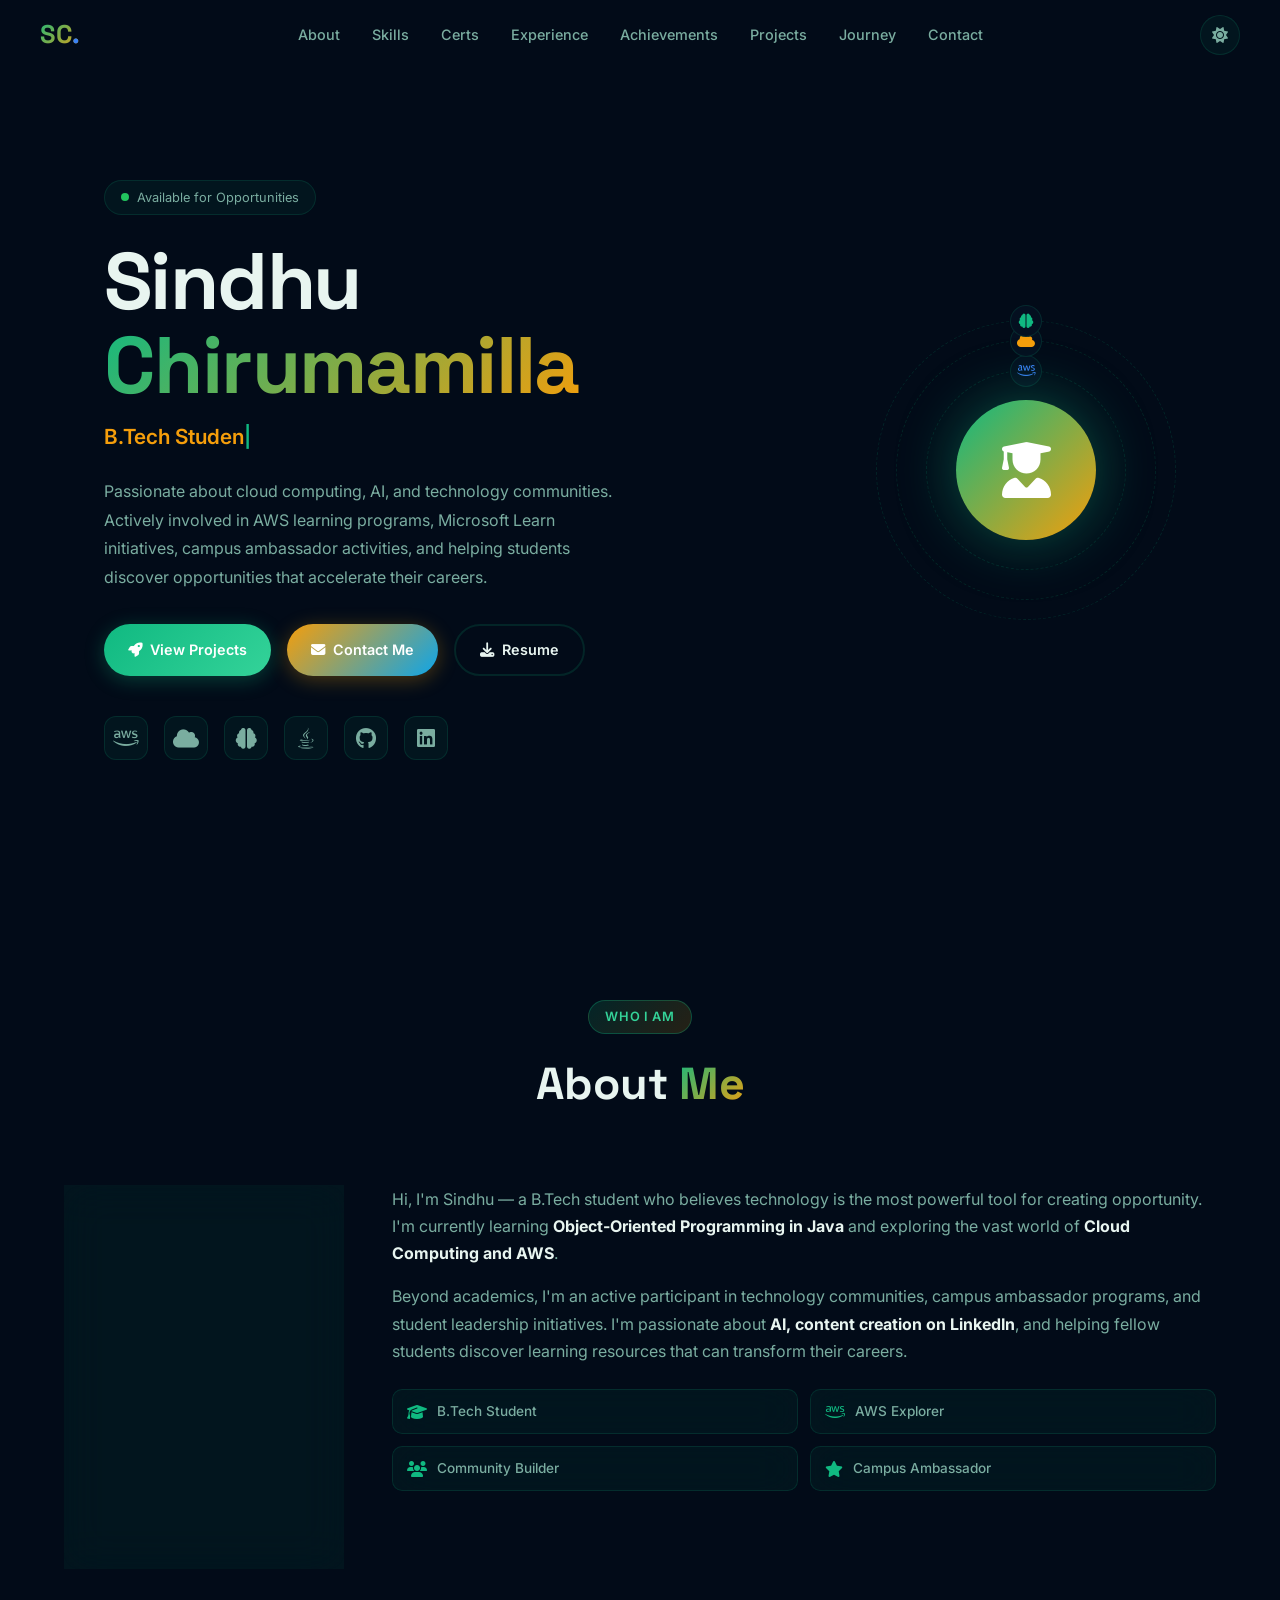
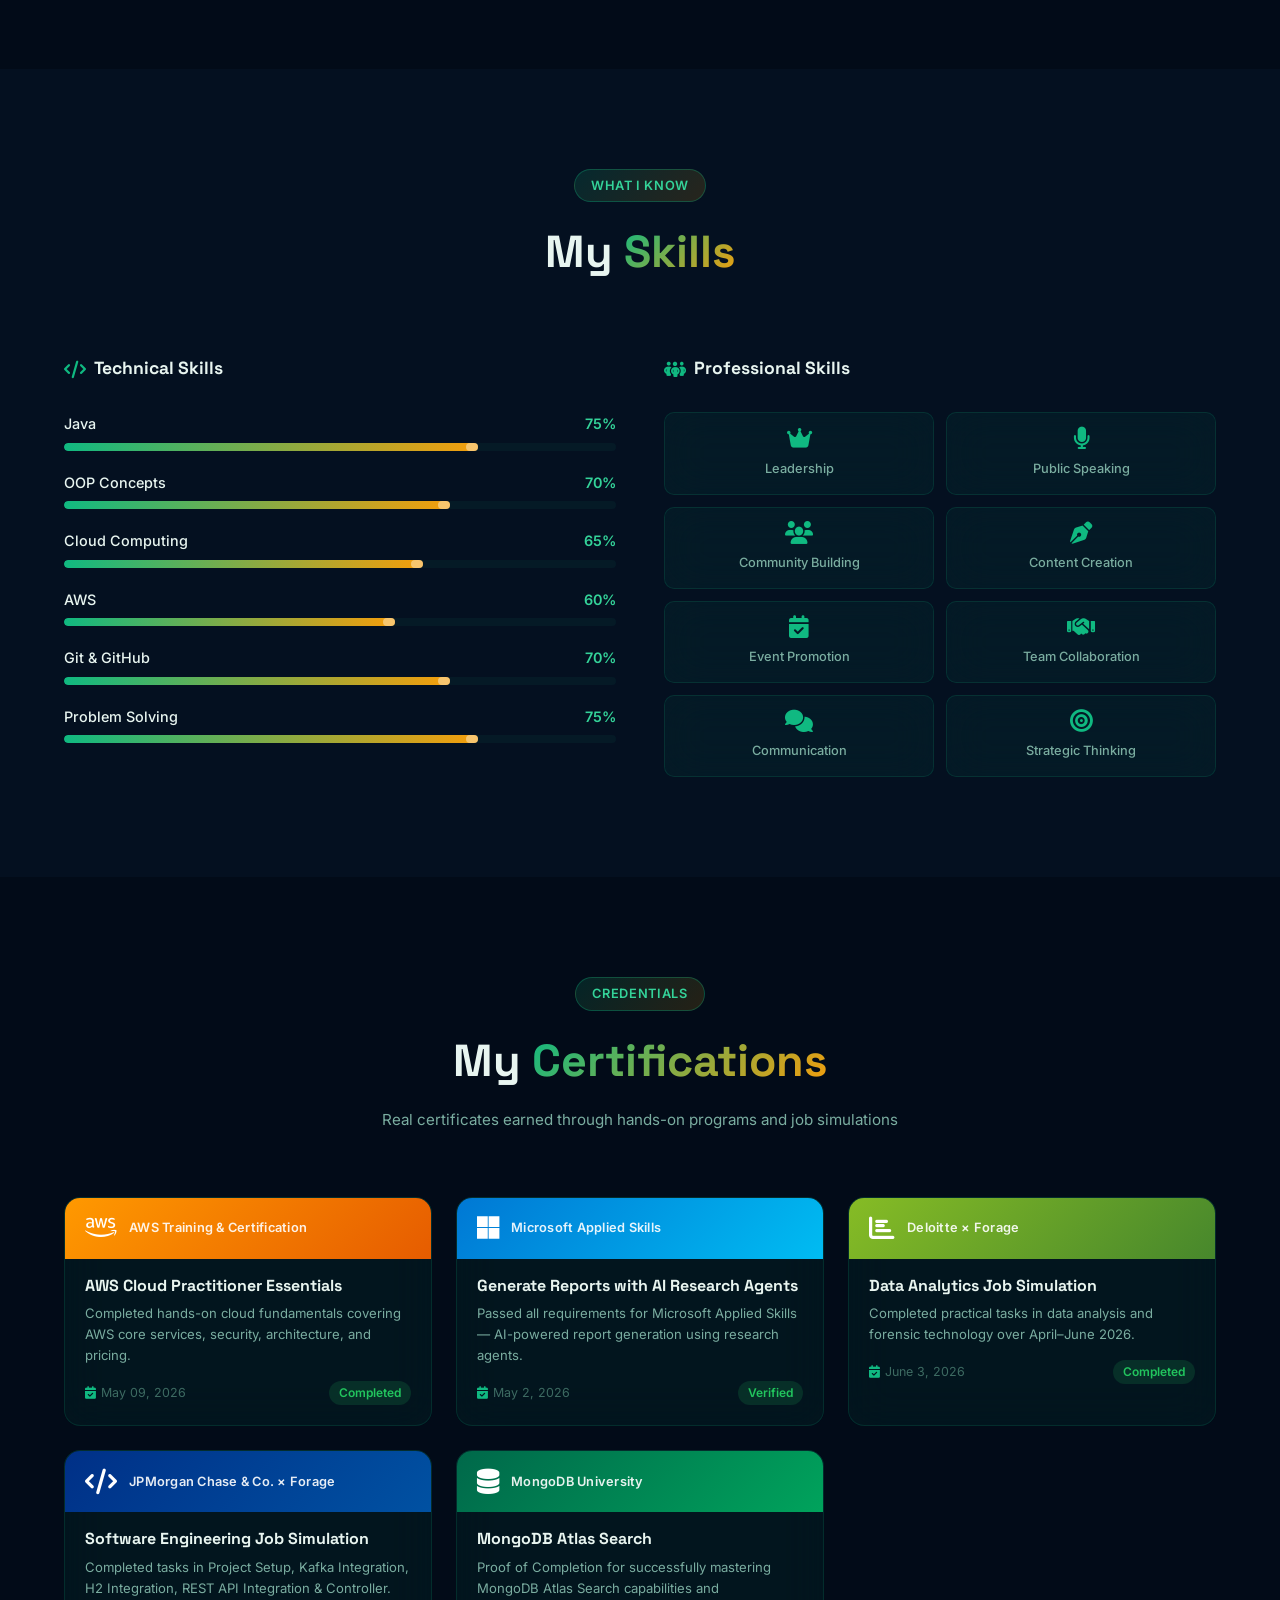
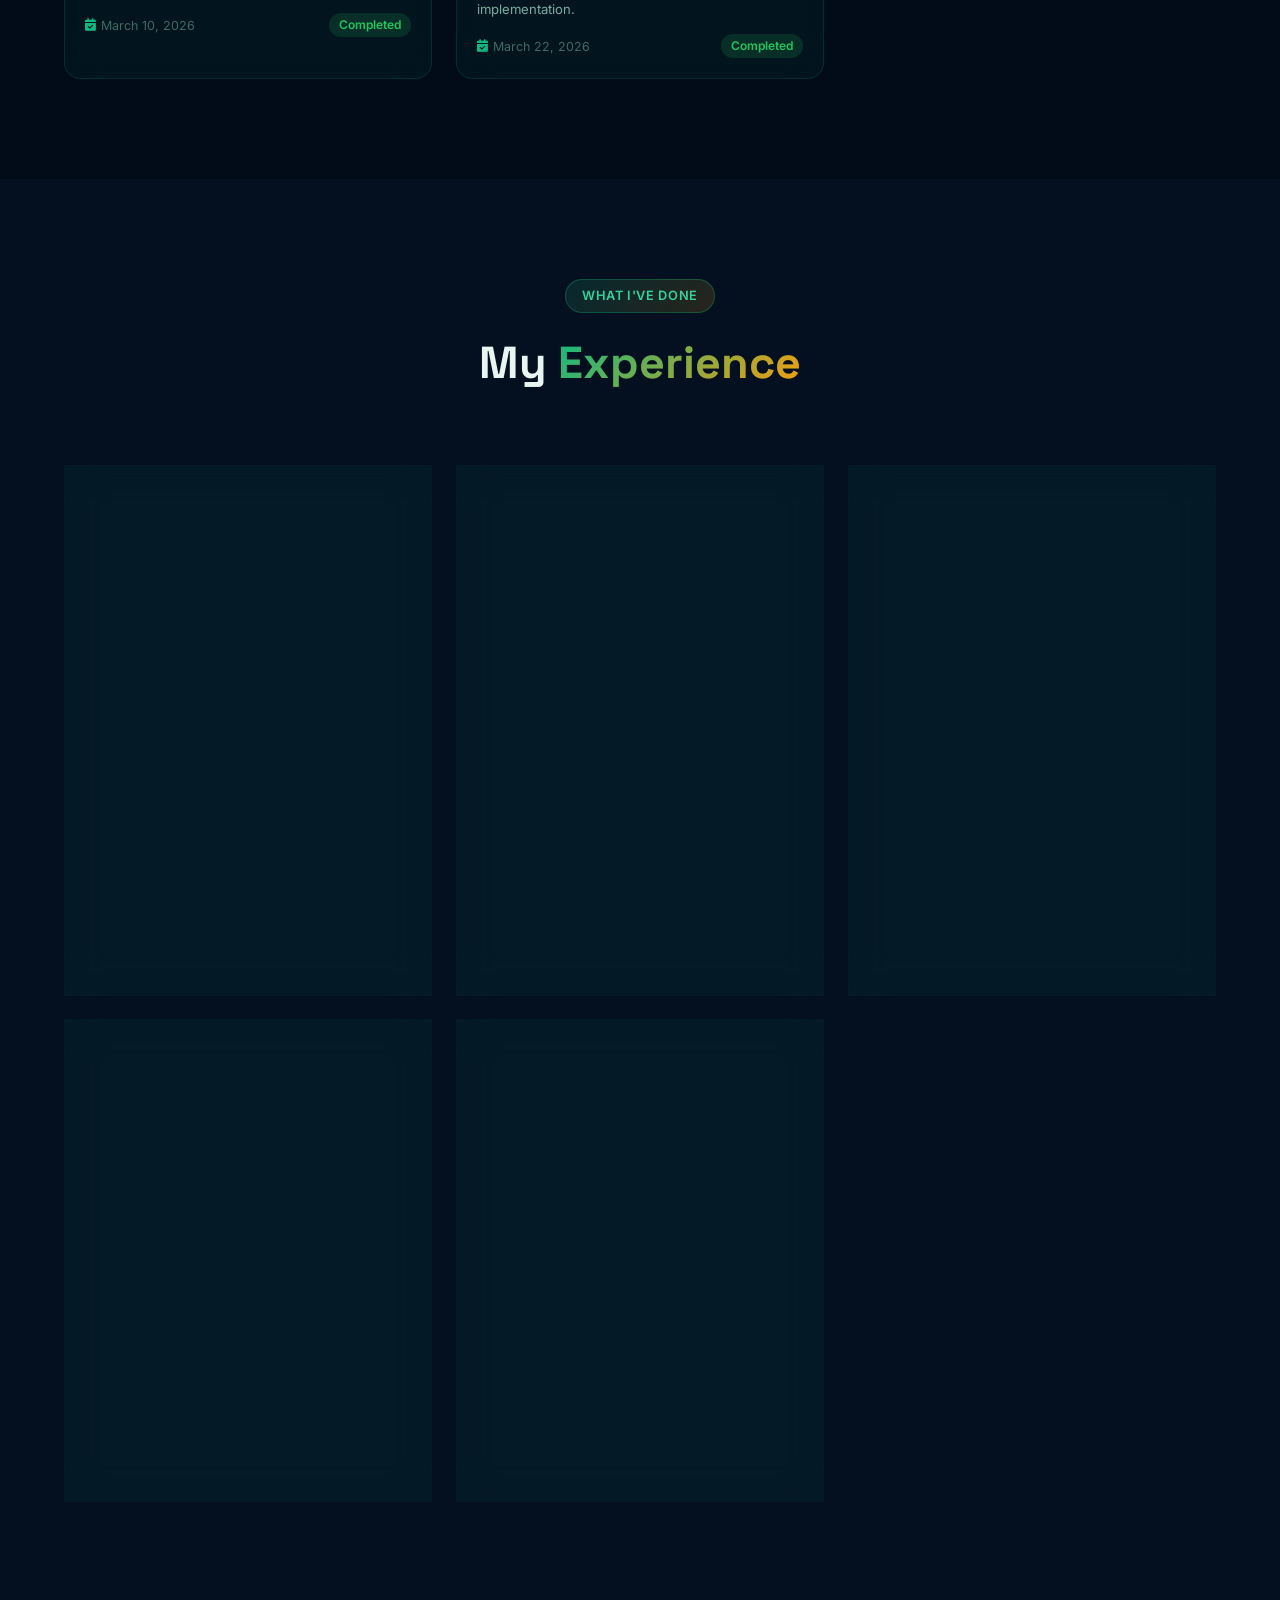
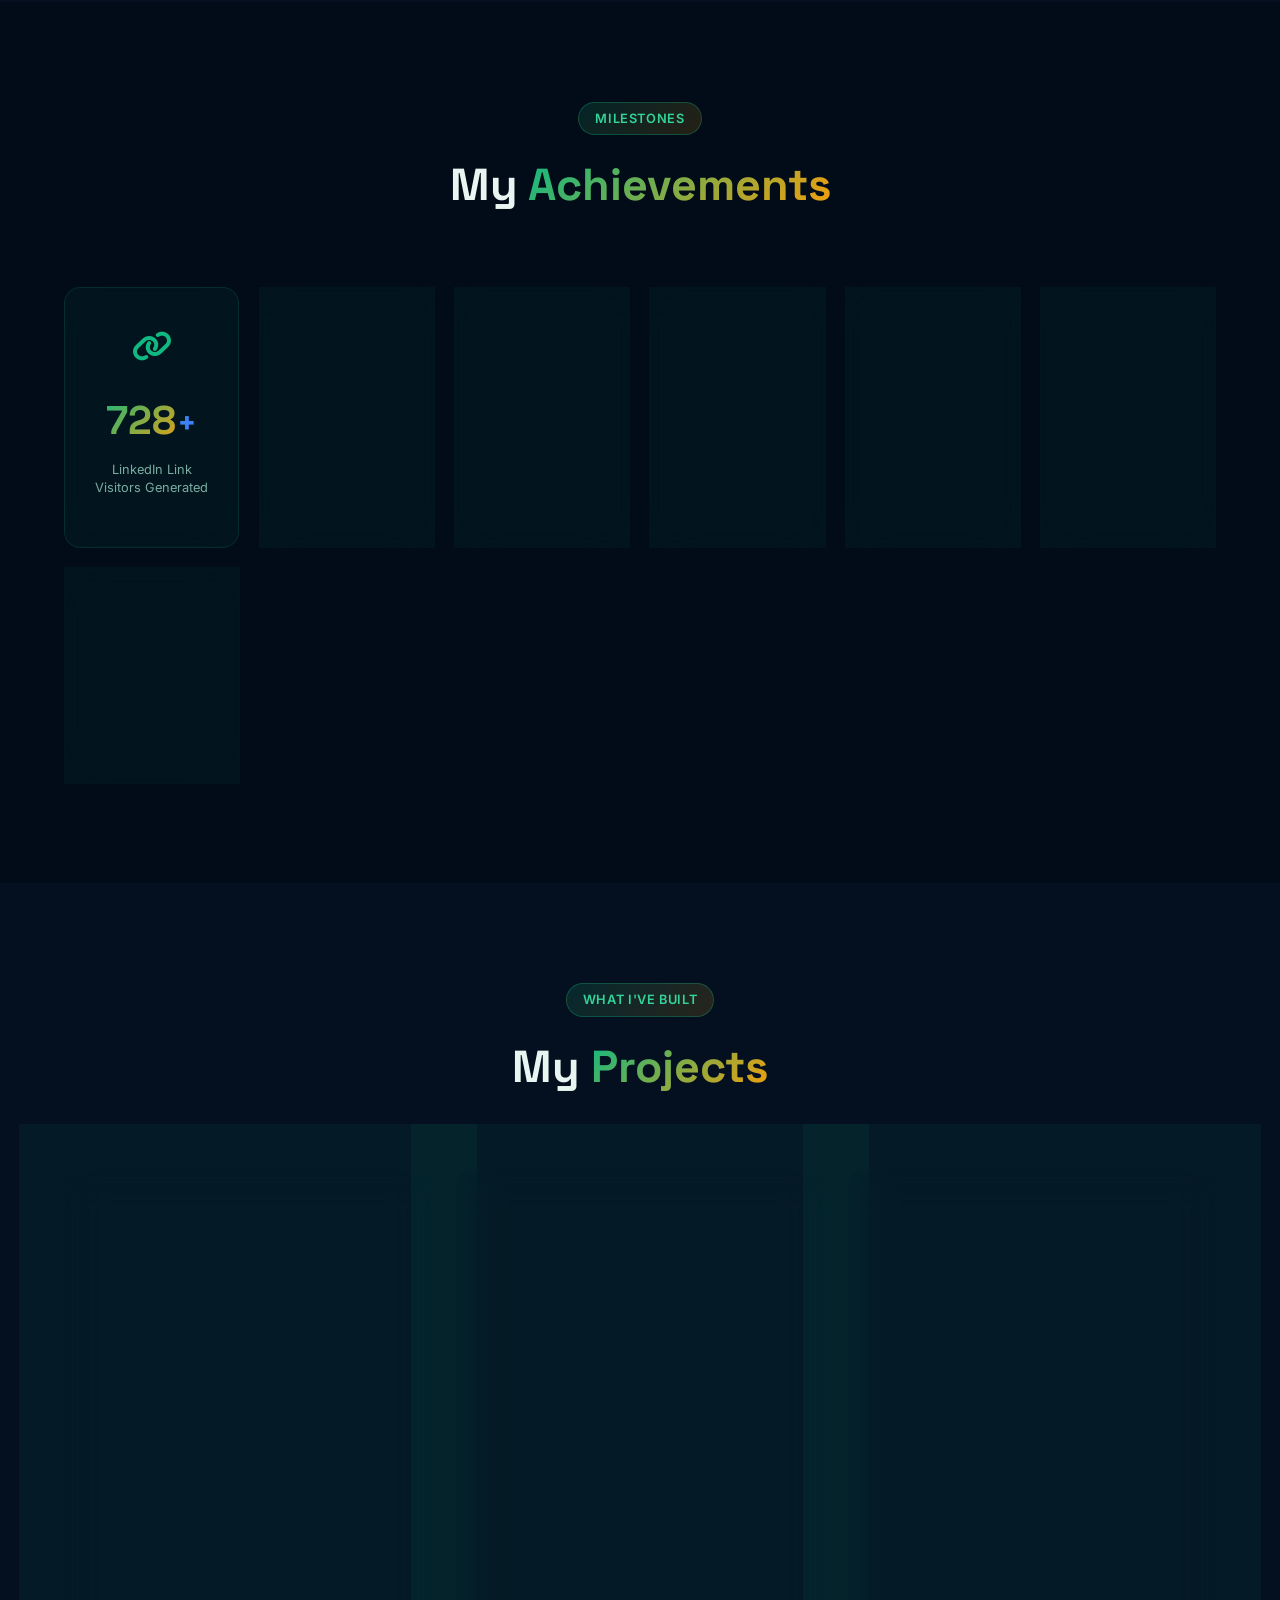
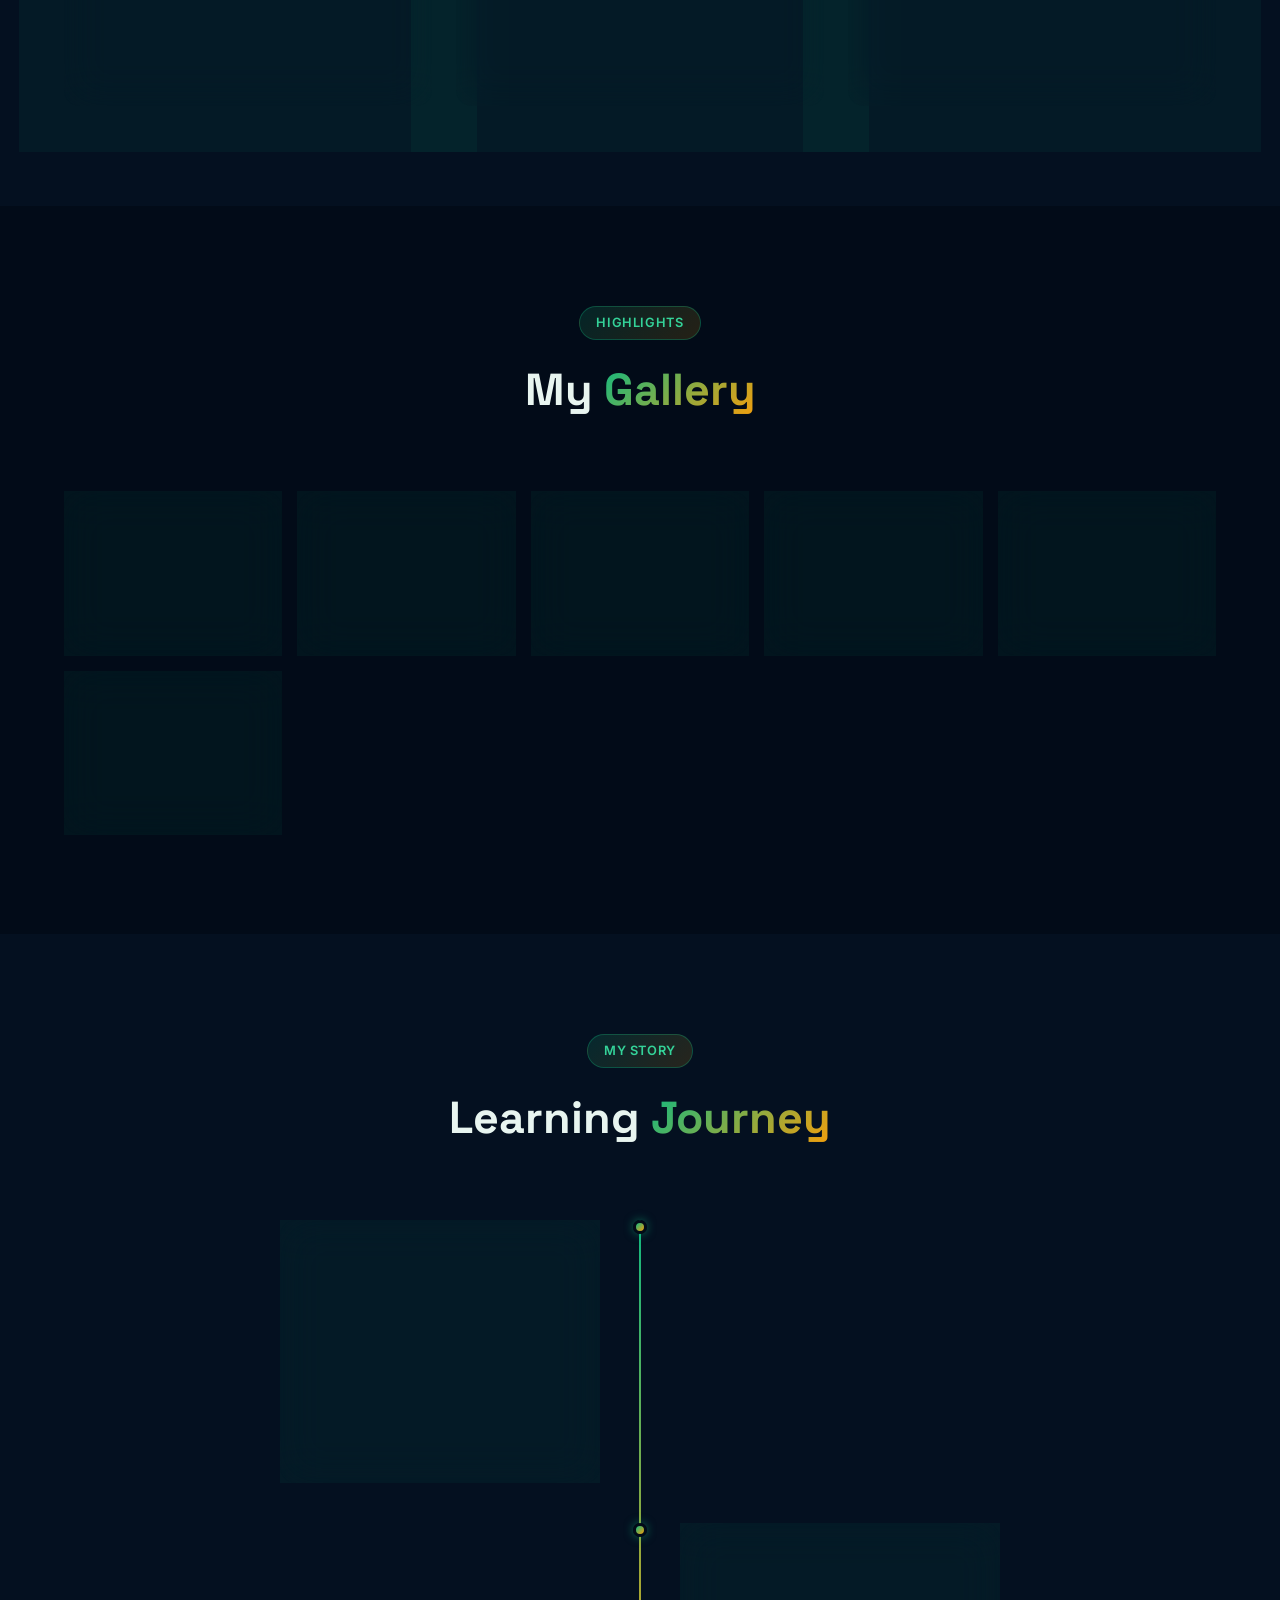
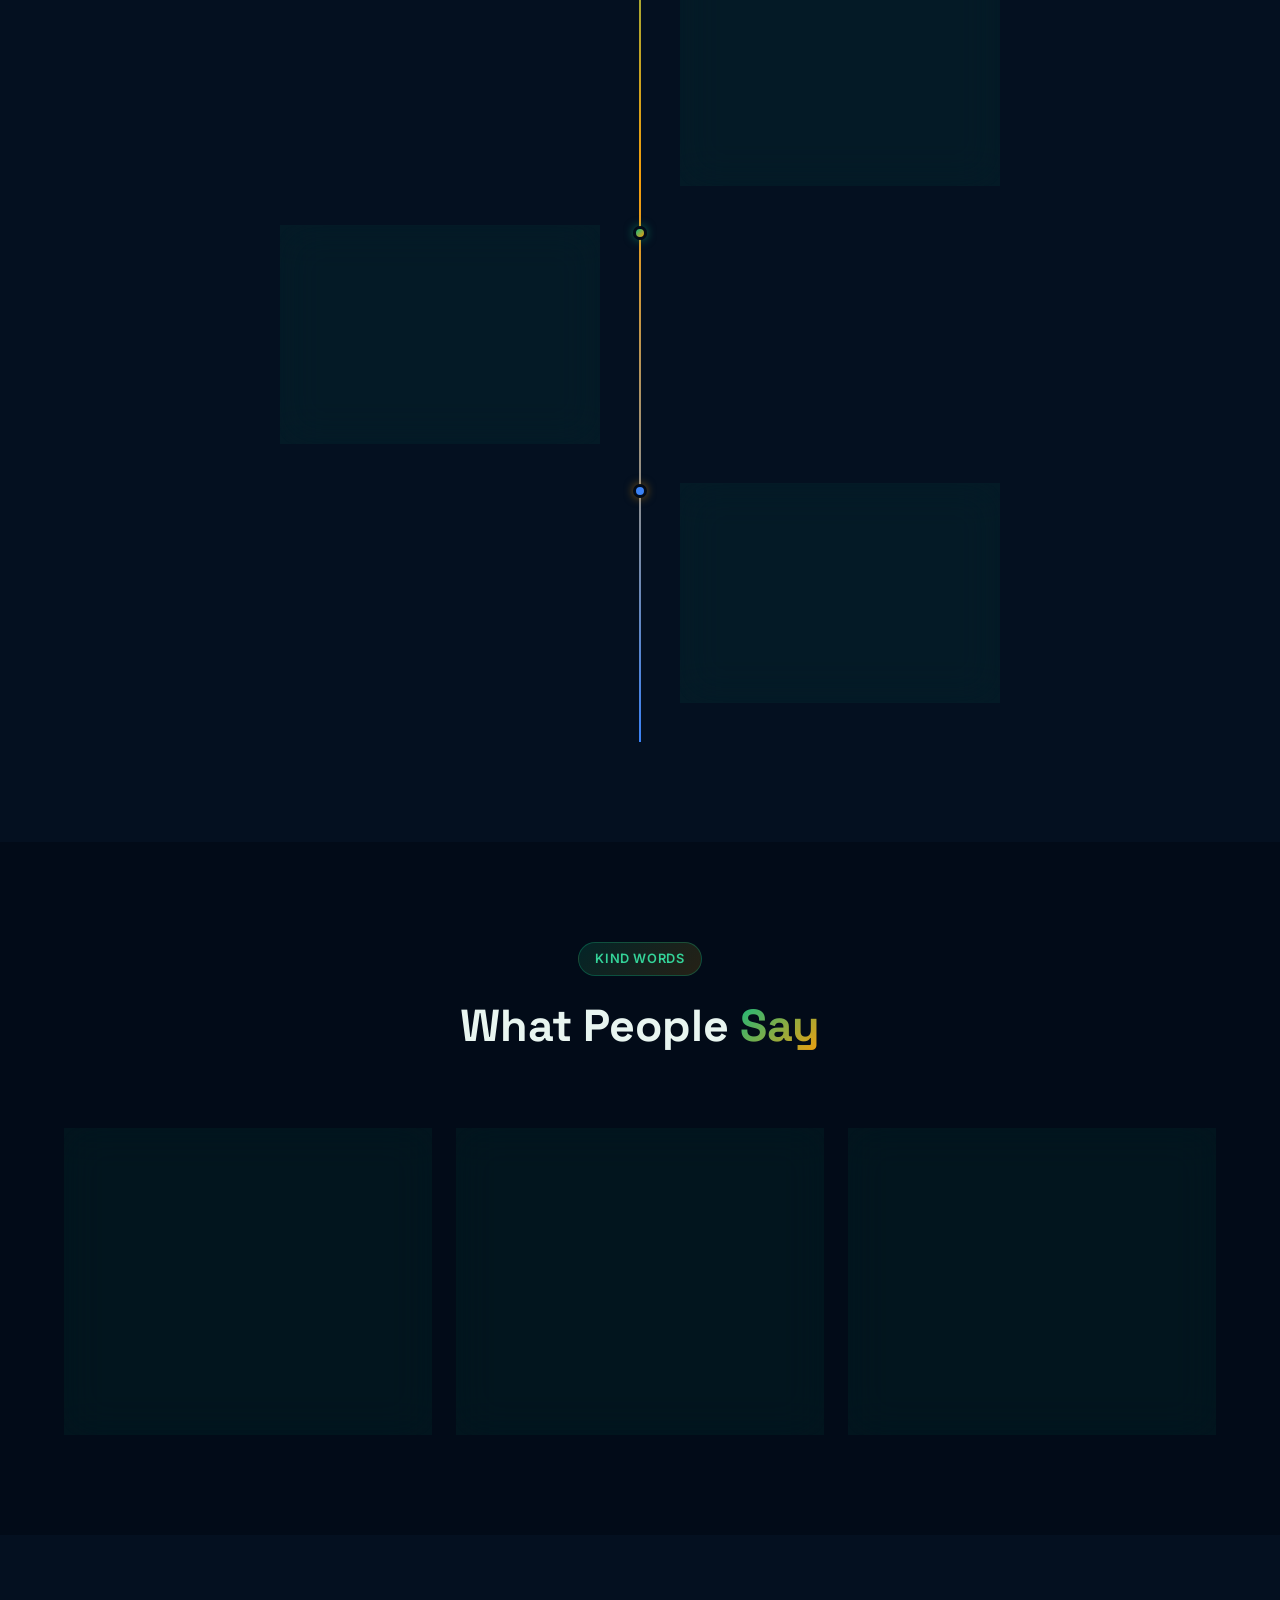
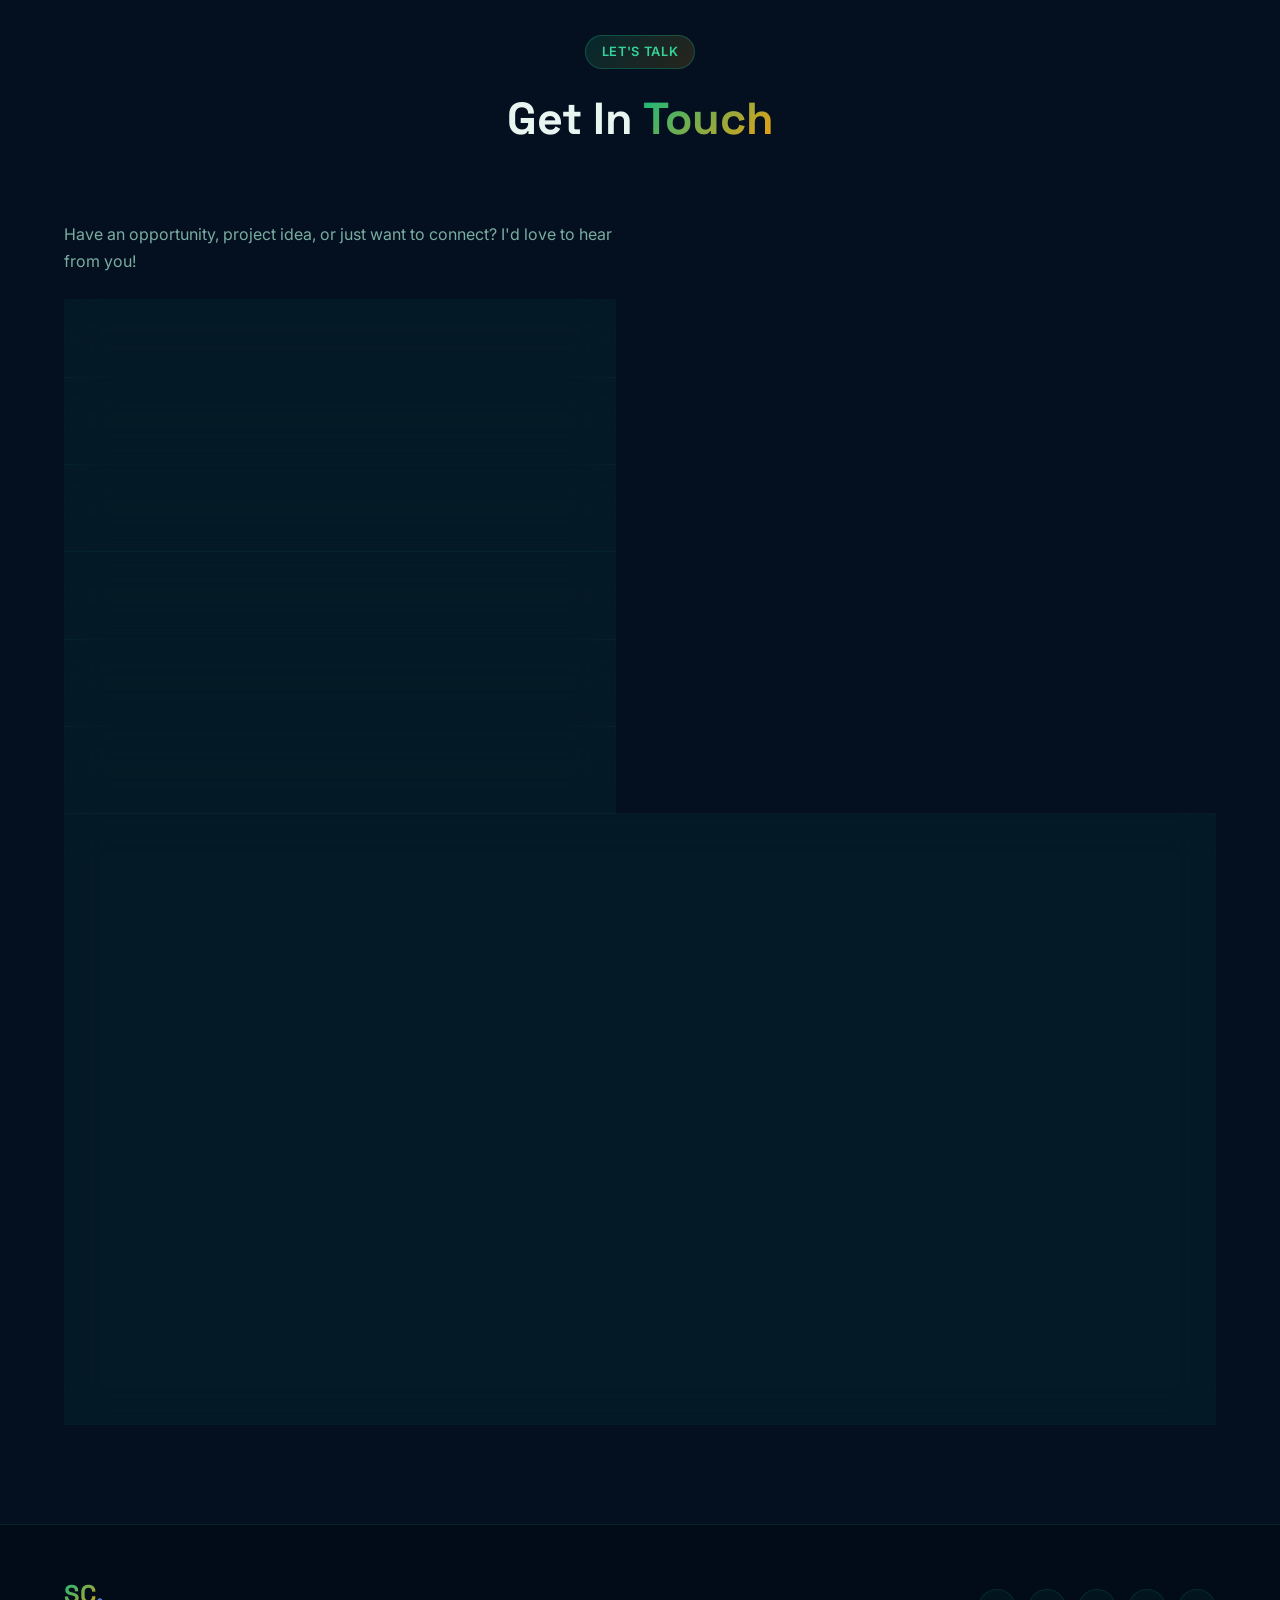
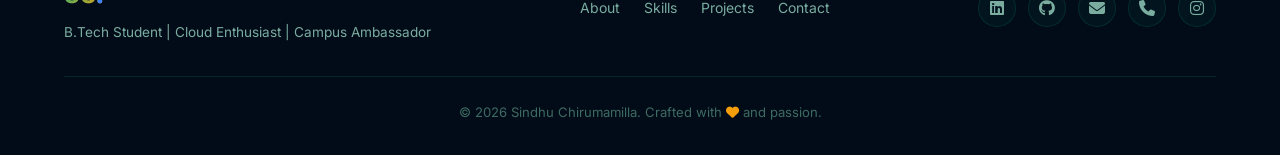
==== commit 85137d29: "Fix LinkedIn URL to correct profile" ====
--- a/index.html
+++ b/index.html
@@ -106,7 +106,7 @@
             <p class="about-role">B.Tech Student — CSE</p>
             <p class="about-college">Siddhartha Academy of Higher Education, Vijayawada</p>
             <div class="about-socials">
-              <a href="https://www.linkedin.com/in/sindhu-chirumamilla-b1211738b/" target="_blank" class="social-link linkedin" title="LinkedIn"><i class="fab fa-linkedin"></i></a>
+              <a href="https://www.linkedin.com/in/chirumamilla-sindhu-b1211738b/" target="_blank" class="social-link linkedin" title="LinkedIn"><i class="fab fa-linkedin"></i></a>
               <a href="https://github.com/sindhuchowdhary2006-coder" target="_blank" class="social-link github" title="GitHub"><i class="fab fa-github"></i></a>
               <a href="mailto:sindhuchowdhary2006@gmail.com" class="social-link email" title="Email"><i class="fas fa-envelope"></i></a>
               <a href="tel:+917013714651" class="social-link phone" title="Phone"><i class="fas fa-phone"></i></a>
@@ -726,7 +726,7 @@
         <div class="contact-info">
           <p class="contact-intro">Have an opportunity, project idea, or just want to connect? I'd love to hear from you!</p>
           <div class="contact-links">
-            <a href="https://www.linkedin.com/in/sindhu-chirumamilla-b1211738b/" target="_blank" class="contact-item glass">
+            <a href="https://www.linkedin.com/in/chirumamilla-sindhu-b1211738b/" target="_blank" class="contact-item glass">
               <div class="contact-icon linkedin-bg"><i class="fab fa-linkedin"></i></div>in"></i></div>
               <div><strong>LinkedIn</strong><span>Connect professionally</span></div>
               <i class="fas fa-arrow-right"></i>
@@ -802,7 +802,7 @@
           <a href="#contact">Contact</a>
         </div>
         <div class="footer-socials">
-          <a href="https://www.linkedin.com/in/sindhu-chirumamilla-b1211738b/" target="_blank" aria-label="LinkedIn"><i class="fab fa-linkedin"></i></a>
+          <a href="https://www.linkedin.com/in/chirumamilla-sindhu-b1211738b/" target="_blank" aria-label="LinkedIn"><i class="fab fa-linkedin"></i></a>
           <a href="https://github.com/sindhuchowdhary2006-coder" target="_blank" aria-label="GitHub"><i class="fab fa-github"></i></a>
           <a href="mailto:sindhuchowdhary2006@gmail.com" aria-label="Email"><i class="fas fa-envelope"></i></a>
           <a href="tel:+917013714651" aria-label="Phone"><i class="fas fa-phone"></i></a>
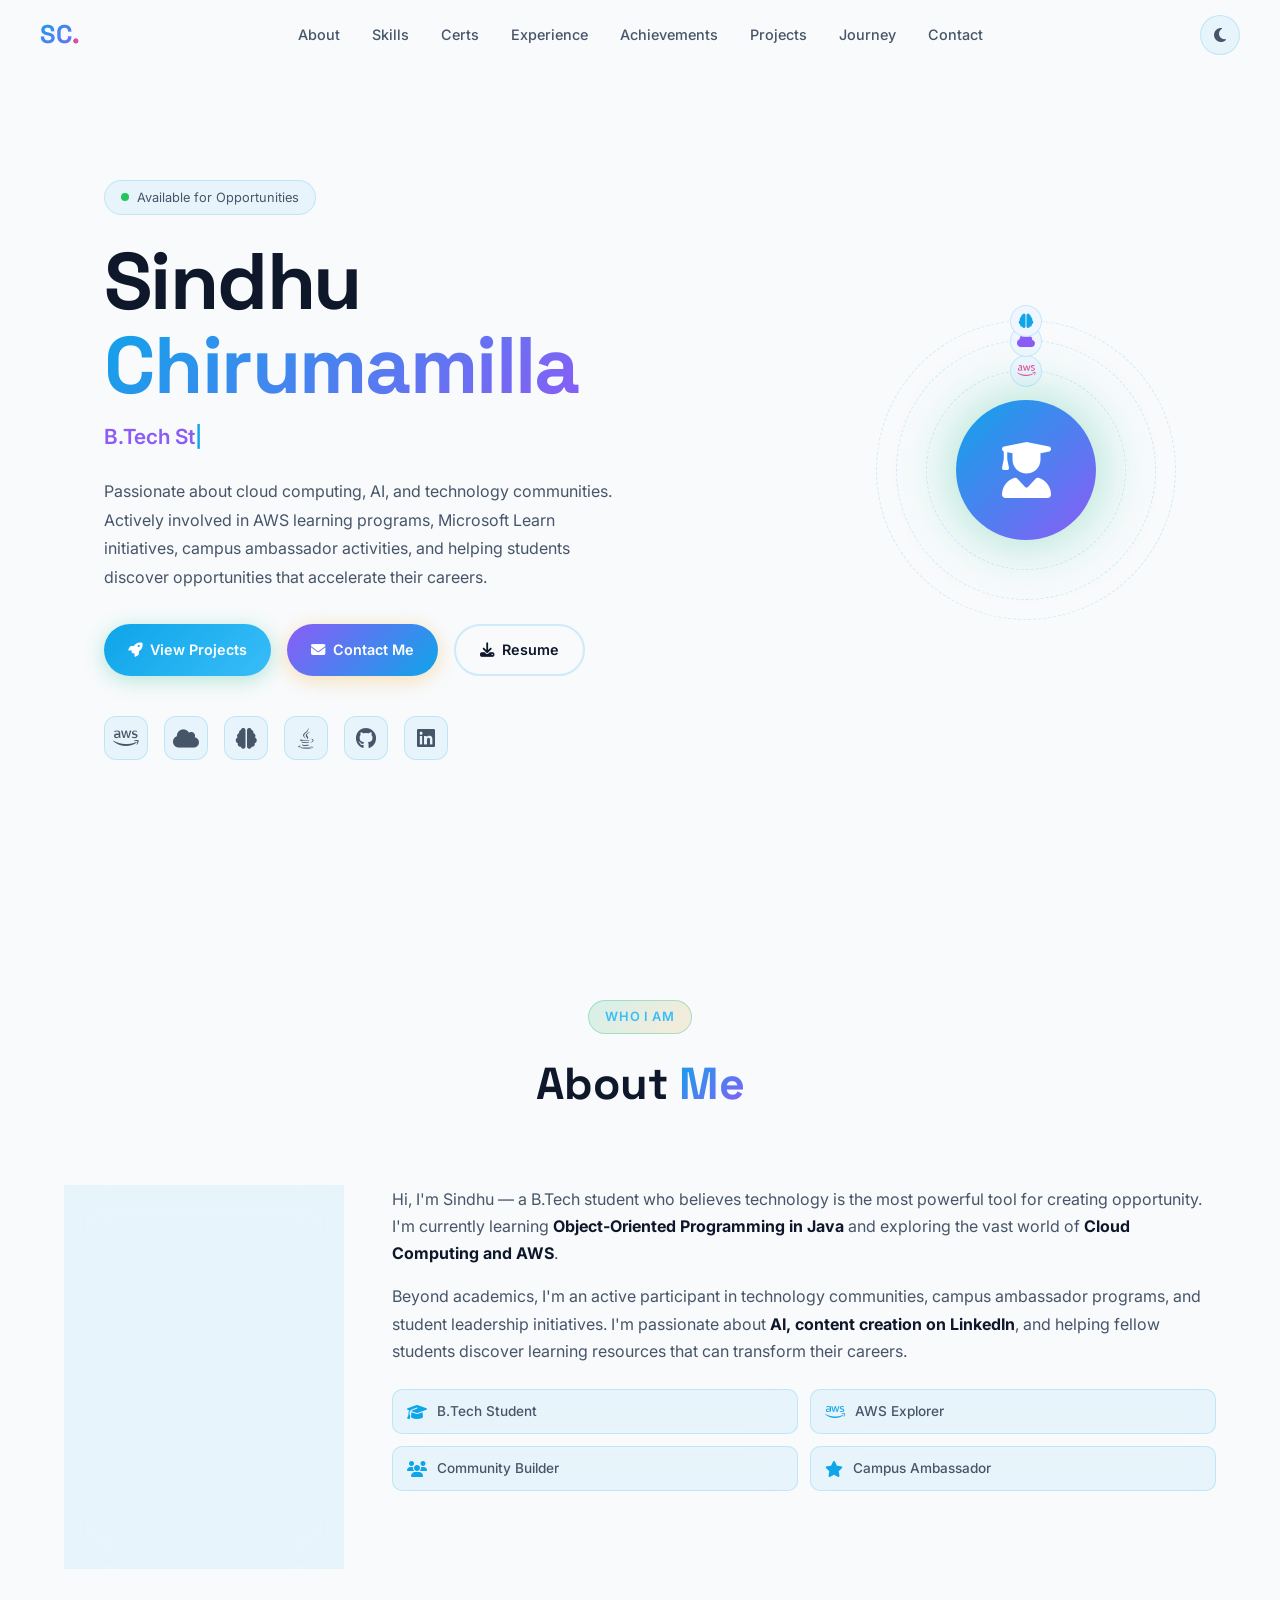
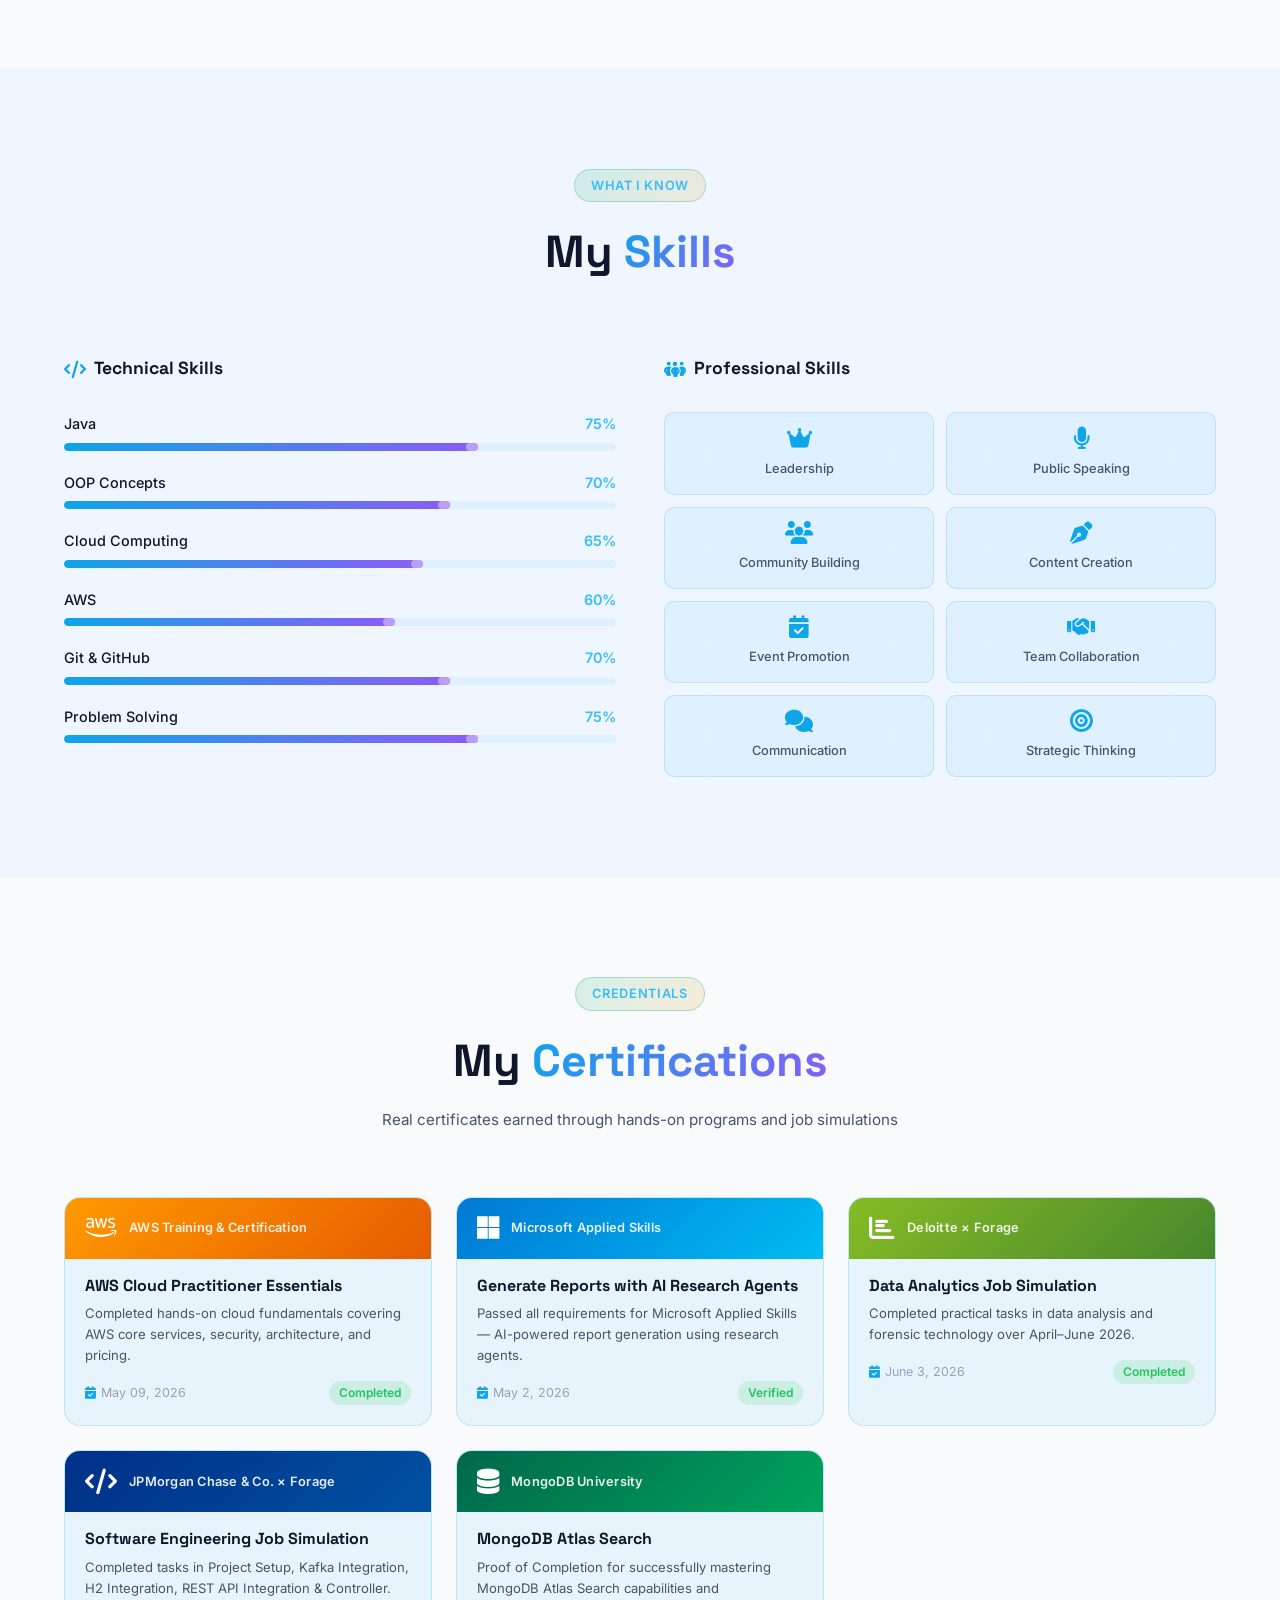
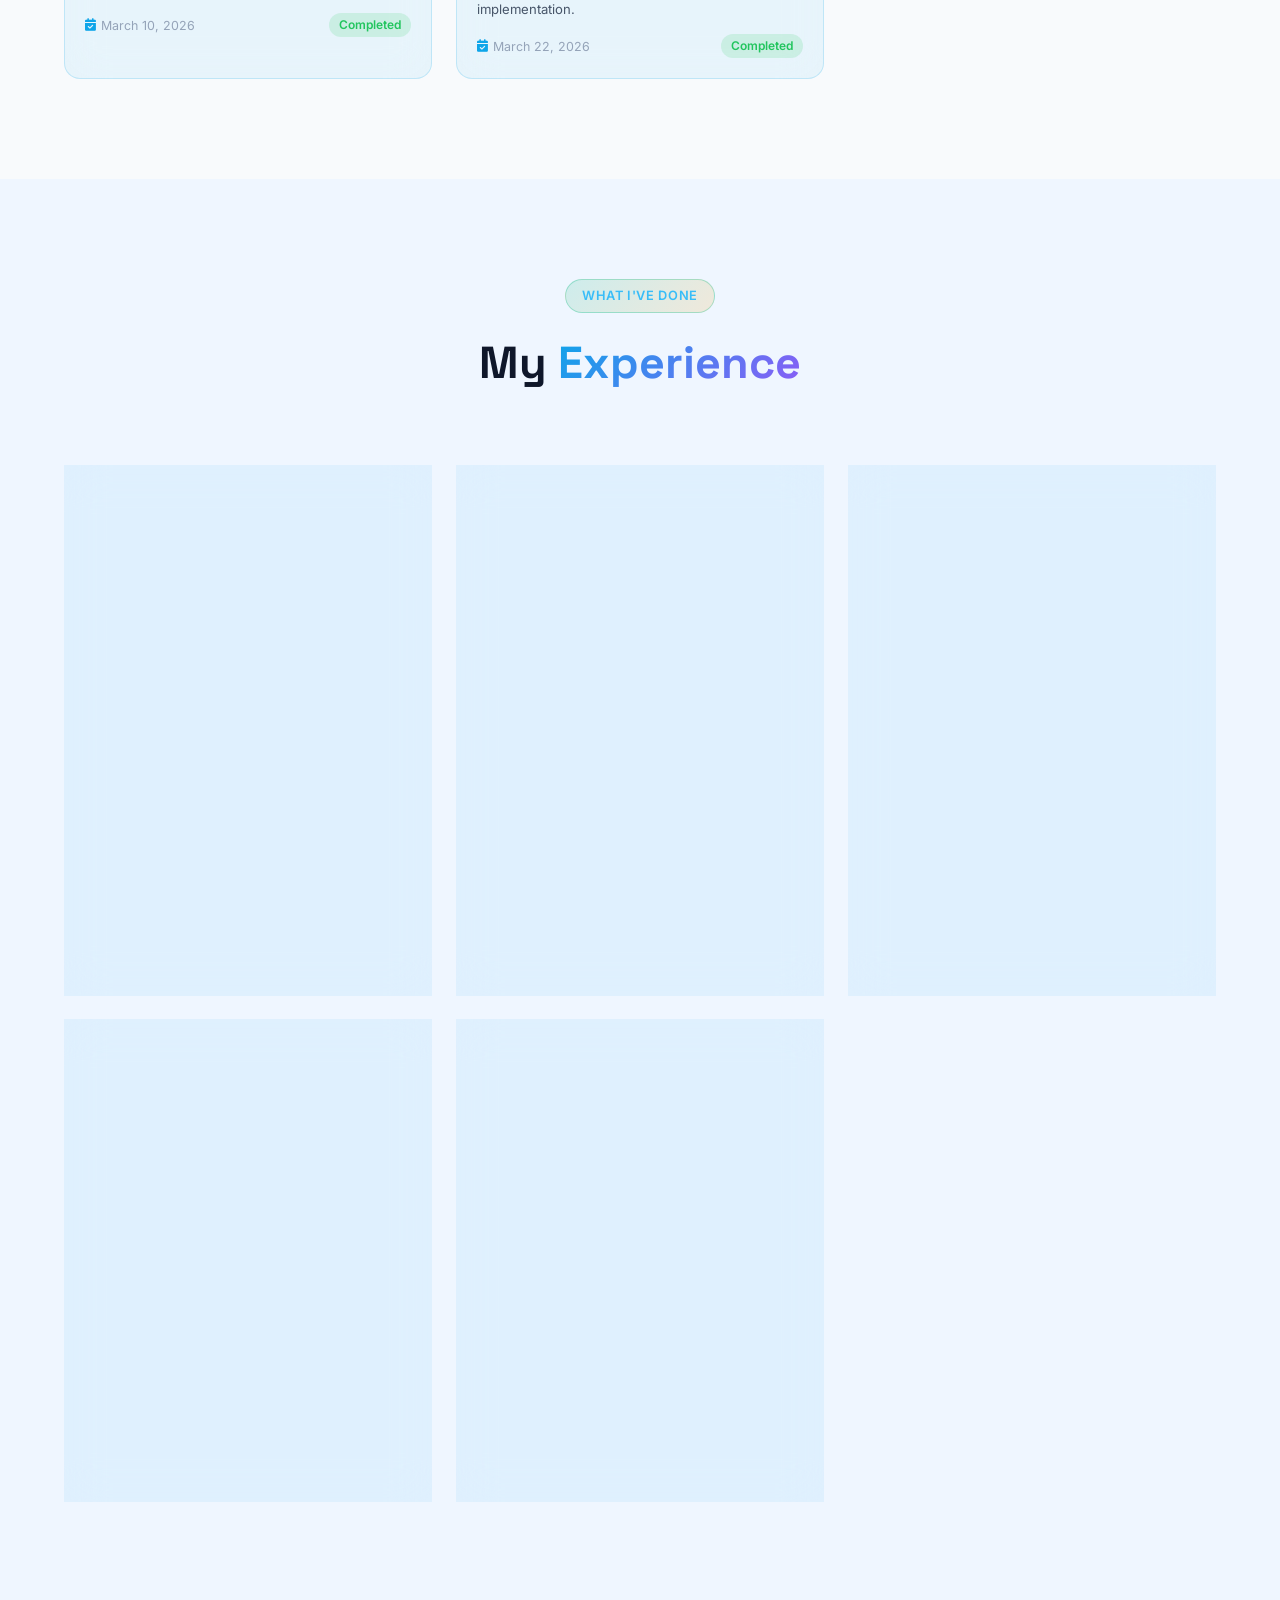
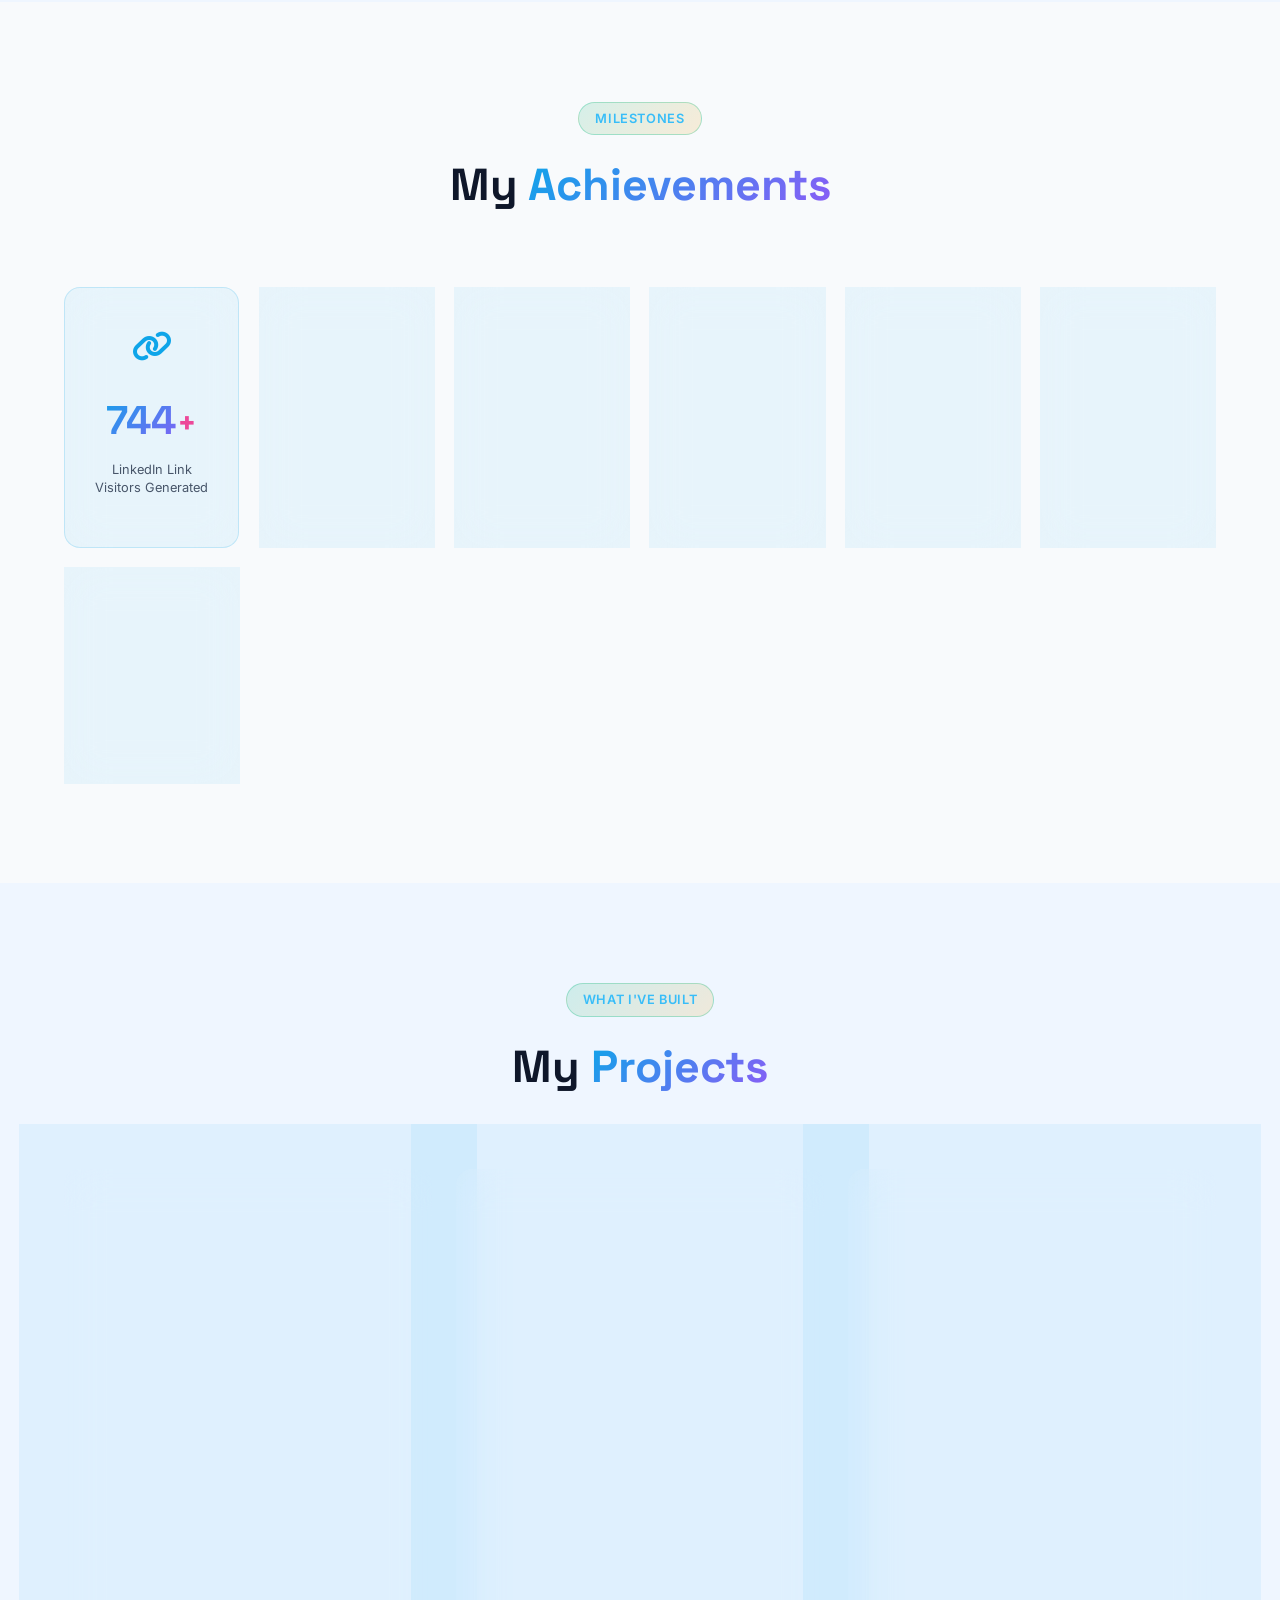
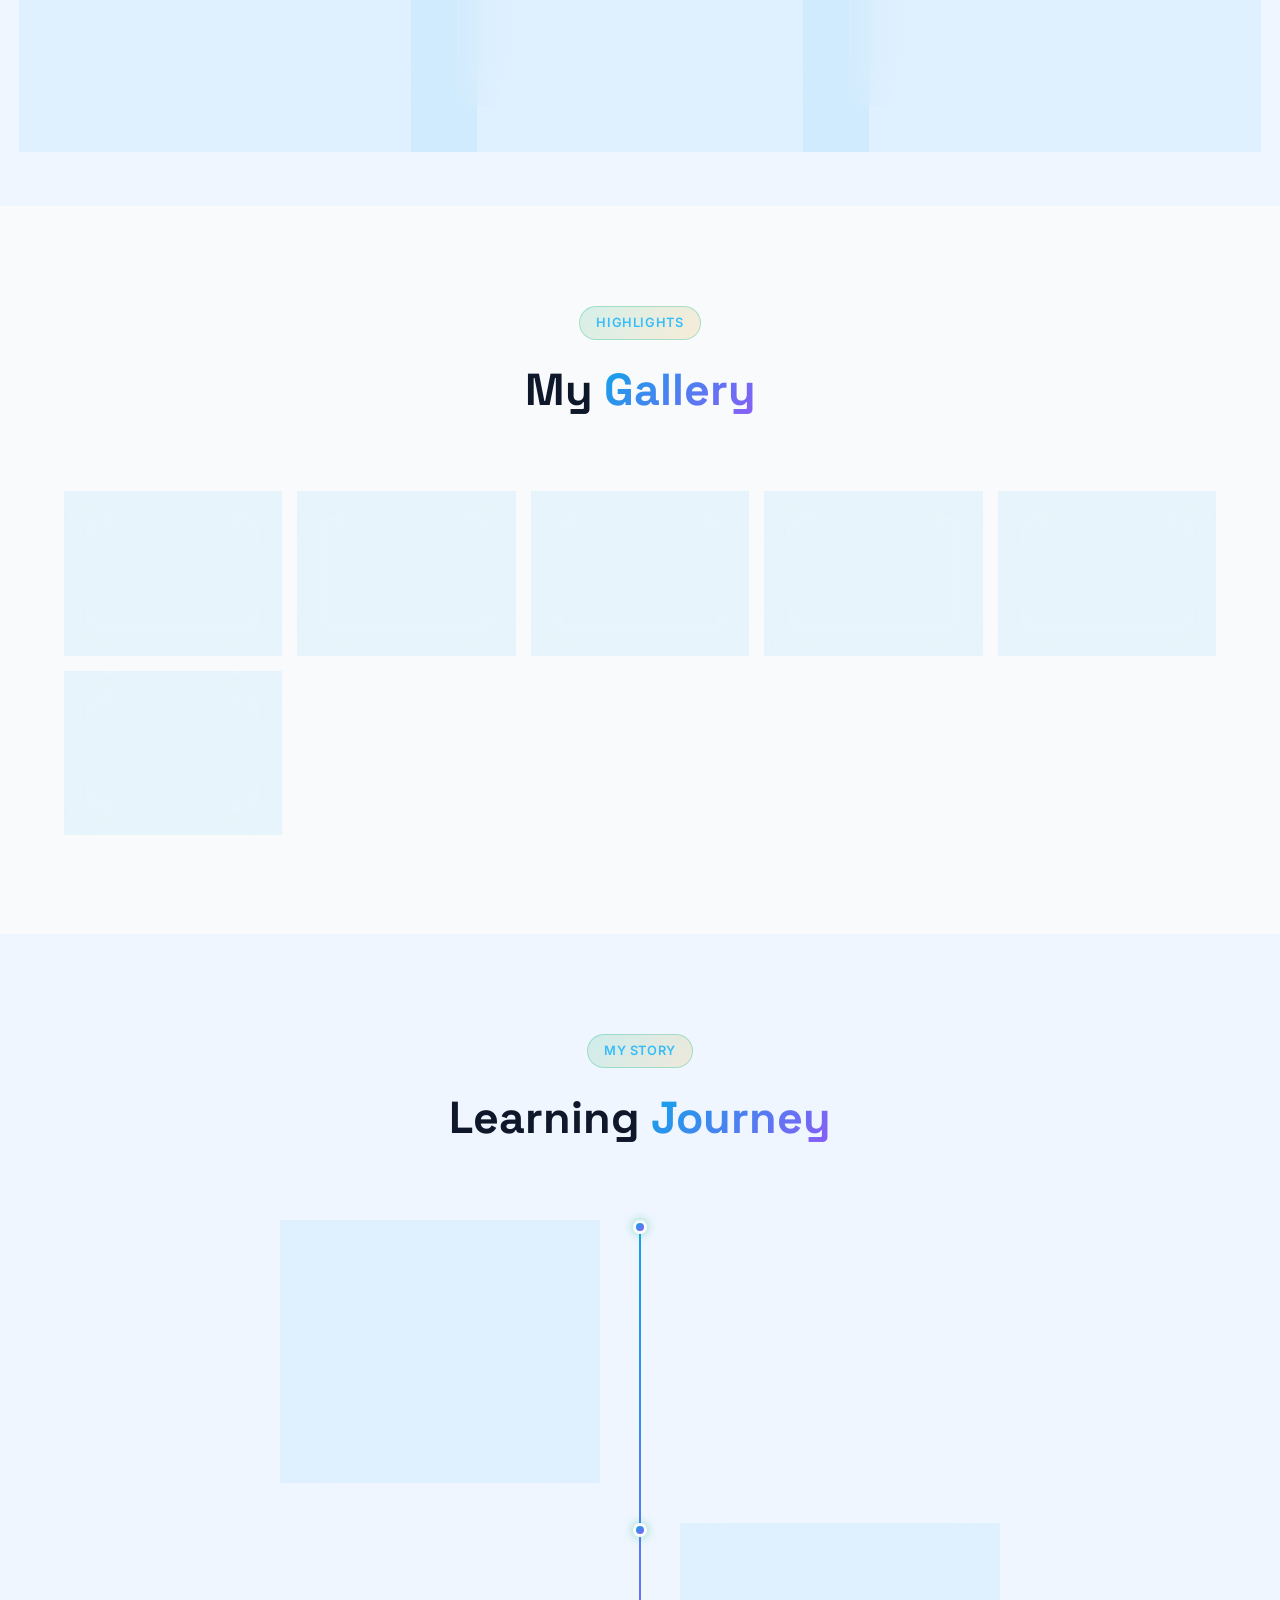
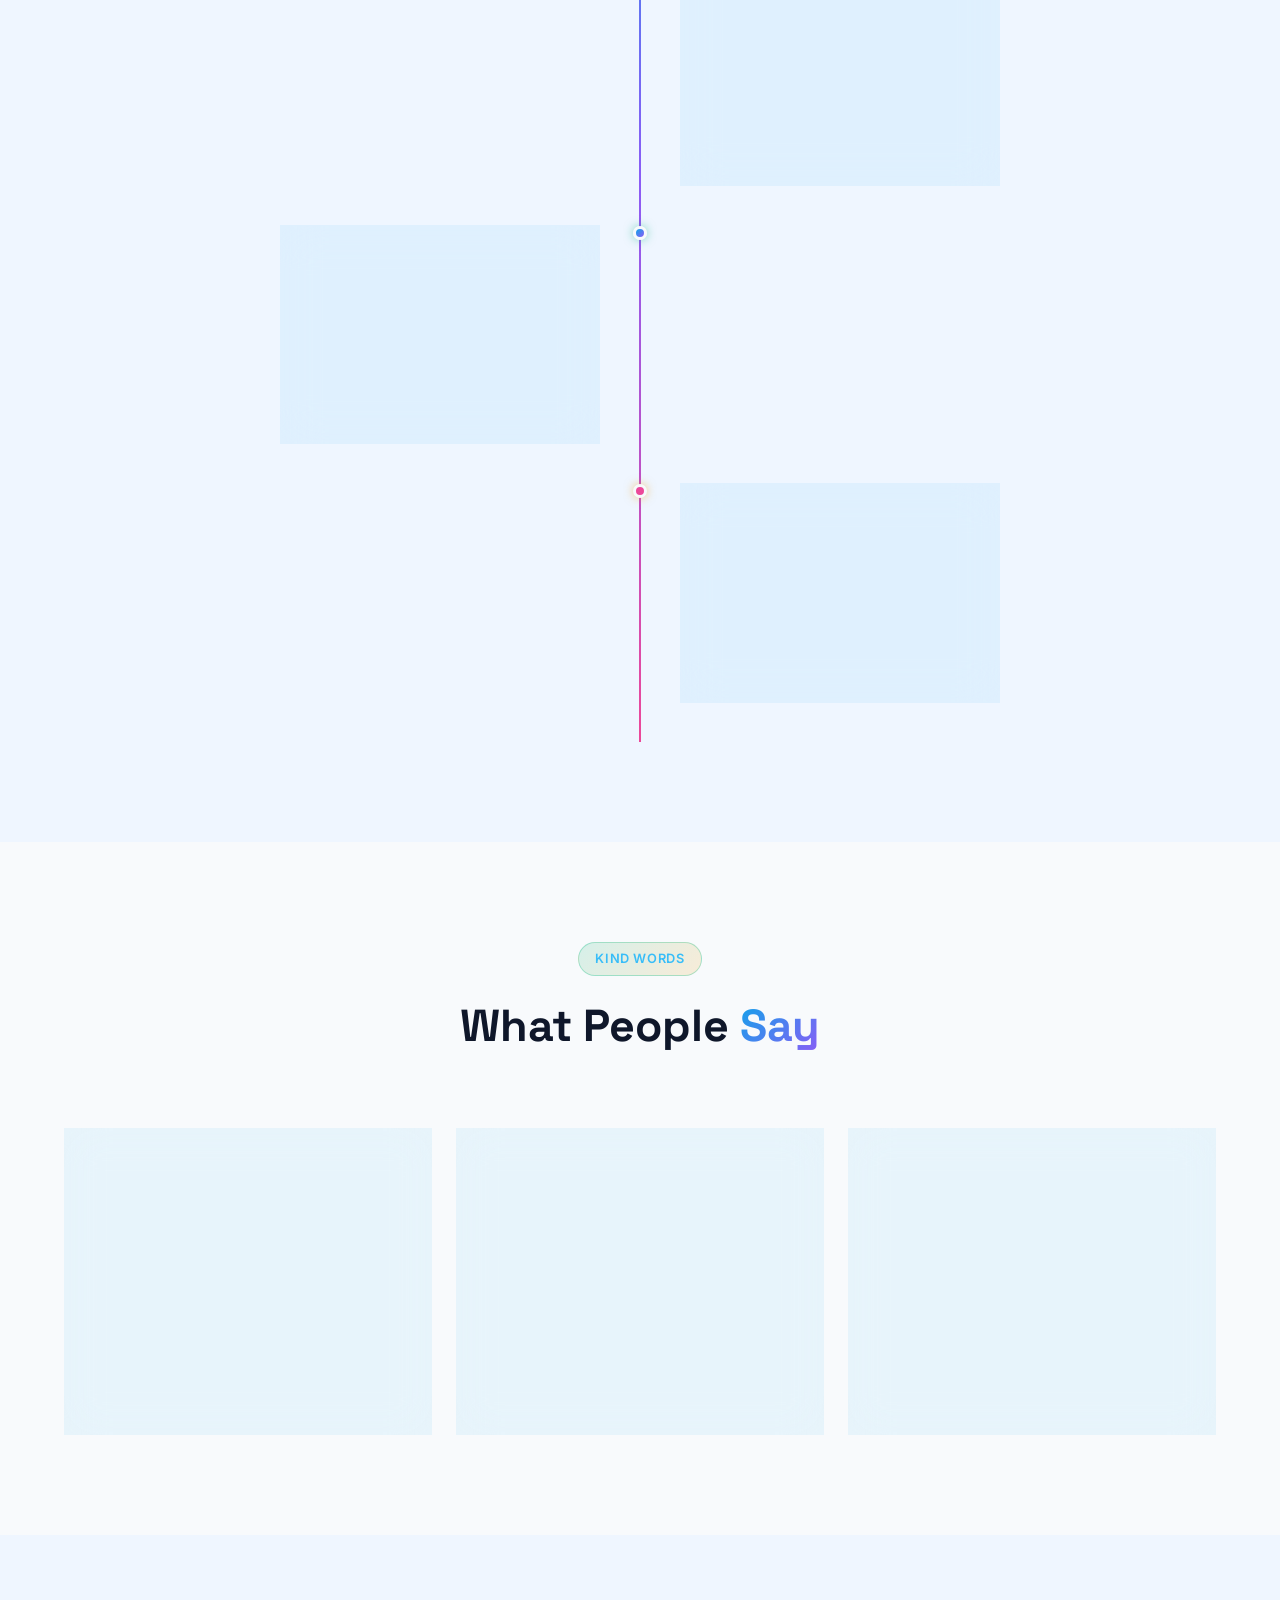
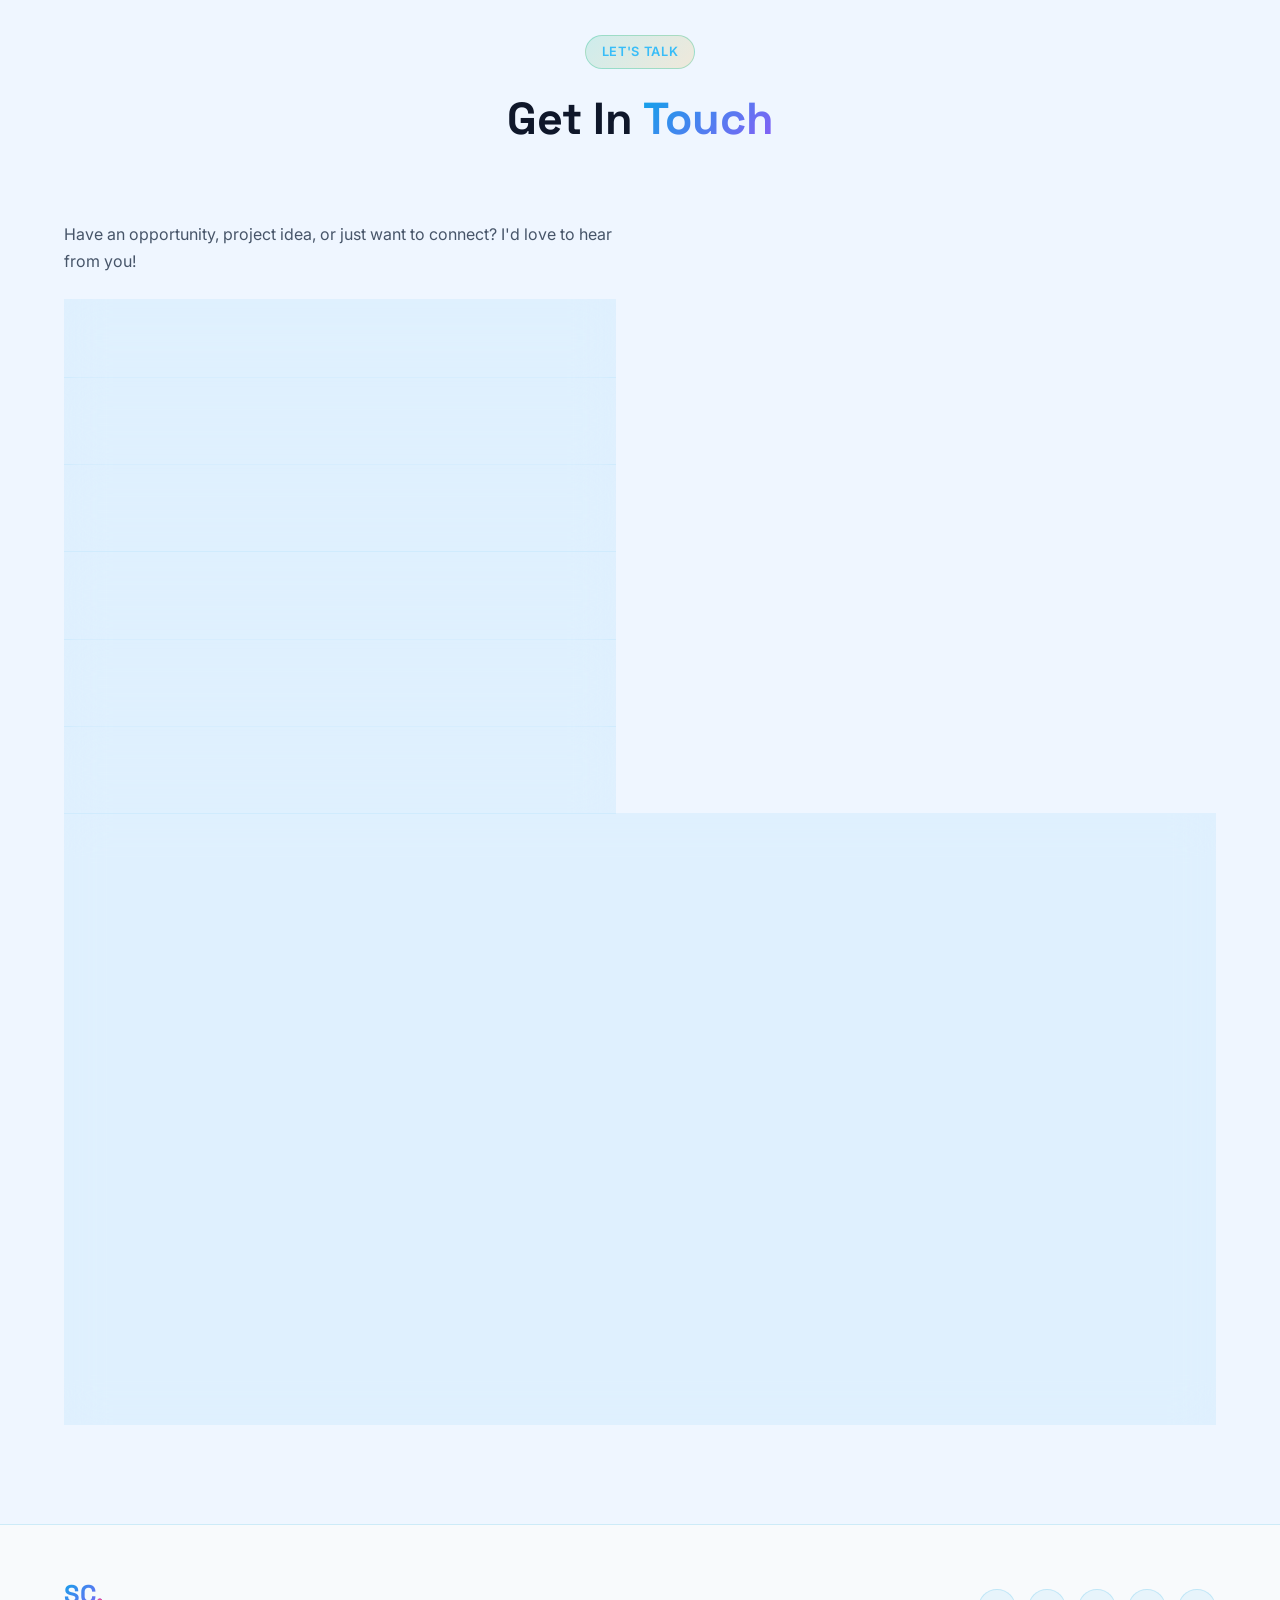
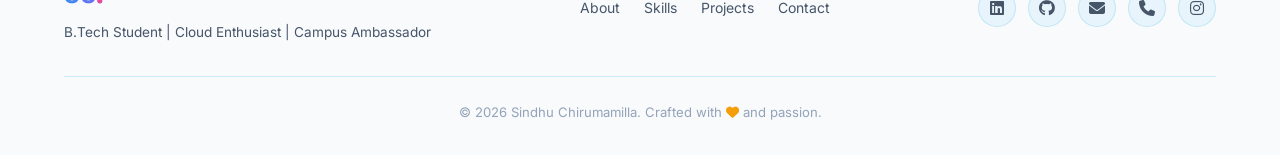
==== commit d4436d57: "Switch to light theme by default with soft blue/purple palette" ====
--- a/index.html
+++ b/index.html
@@ -1,5 +1,5 @@
 <!DOCTYPE html>
-<html lang="en" data-theme="dark">
+<html lang="en" data-theme="light">
 <head>
   <meta charset="UTF-8" />
   <meta name="viewport" content="width=device-width, initial-scale=1.0" />
--- a/style.css
+++ b/style.css
@@ -5,19 +5,19 @@
 
 /* ── Variables ───────────────────────────────────────────── */
 :root {
-  --primary:       #10B981;
-  --primary-light: #34D399;
-  --secondary:     #F59E0B;
-  --accent:        #3B82F6;
-  --bg:            #020B18;
-  --bg-alt:        #041020;
-  --surface:       rgba(16,185,129,0.06);
-  --surface-hover: rgba(16,185,129,0.10);
-  --border:        rgba(16,185,129,0.15);
-  --text:          #E8F5F0;
-  --text-muted:    #7AADA0;
-  --text-dim:      #3D6B62;
-  --shadow:        0 8px 32px rgba(0,0,0,0.5);
+  --primary:       #0EA5E9;
+  --primary-light: #38BDF8;
+  --secondary:     #8B5CF6;
+  --accent:        #EC4899;
+  --bg:            #F8FAFC;
+  --bg-alt:        #EFF6FF;
+  --surface:       rgba(14,165,233,0.07);
+  --surface-hover: rgba(14,165,233,0.13);
+  --border:        rgba(14,165,233,0.18);
+  --text:          #0F172A;
+  --text-muted:    #475569;
+  --text-dim:      #94A3B8;
+  --shadow:        0 8px 32px rgba(14,165,233,0.13);
   --radius:        16px;
   --radius-sm:     10px;
   --ease:          cubic-bezier(0.4,0,0.2,1);
@@ -26,16 +26,20 @@
   --font-h:        'Space Grotesk', sans-serif;
 }
 
-[data-theme="light"] {
-  --bg:            #F0FDF8;
-  --bg-alt:        #DCFCE7;
-  --surface:       rgba(16,185,129,0.07);
-  --surface-hover: rgba(16,185,129,0.12);
-  --border:        rgba(16,185,129,0.2);
-  --text:          #052E16;
-  --text-muted:    #166534;
-  --text-dim:      #4ADE80;
-  --shadow:        0 8px 32px rgba(16,185,129,0.15);
+[data-theme="dark"] {
+  --primary:       #38BDF8;
+  --primary-light: #7DD3FC;
+  --secondary:     #A78BFA;
+  --accent:        #F472B6;
+  --bg:            #0A0F1E;
+  --bg-alt:        #0D1526;
+  --surface:       rgba(56,189,248,0.06);
+  --surface-hover: rgba(56,189,248,0.10);
+  --border:        rgba(56,189,248,0.15);
+  --text:          #E2F0FF;
+  --text-muted:    #7FA8C9;
+  --text-dim:      #3A607A;
+  --shadow:        0 8px 32px rgba(0,0,0,0.5);
 }
 
 /* ── Reset ───────────────────────────────────────────────── */
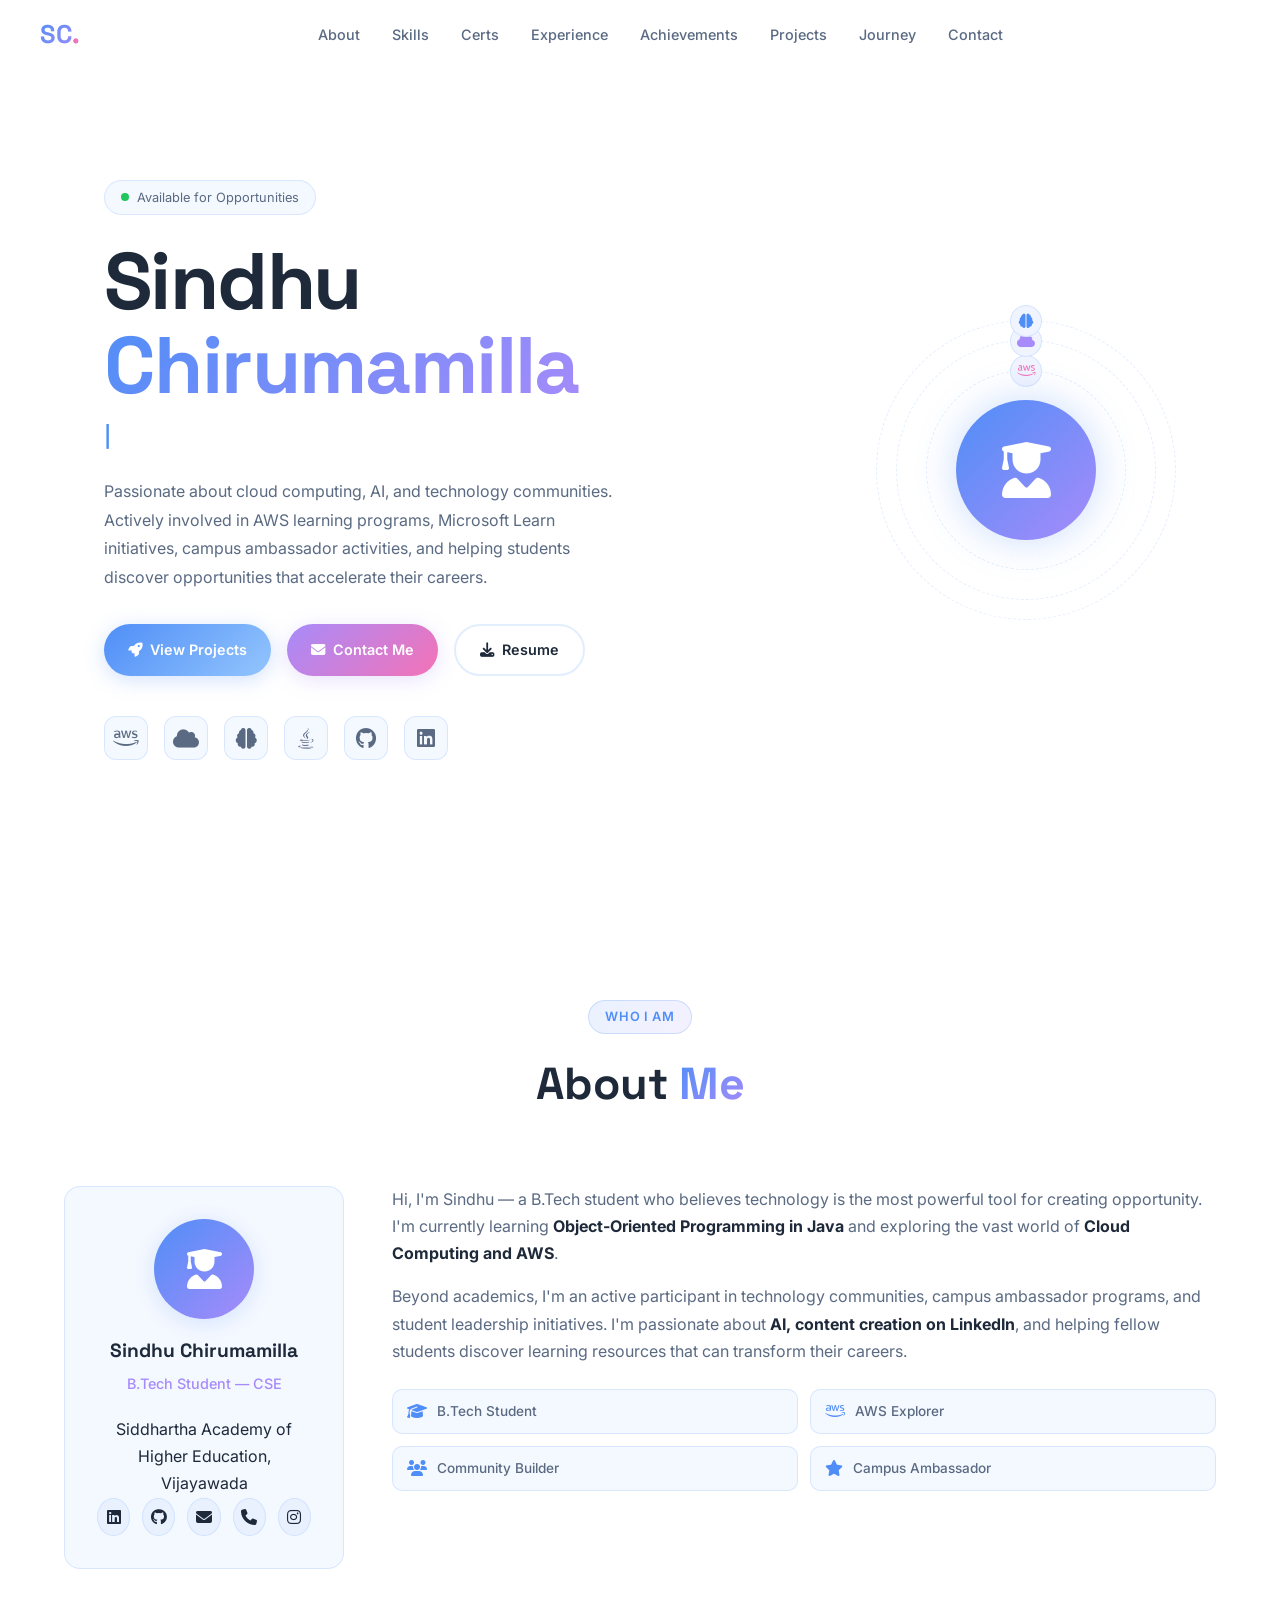
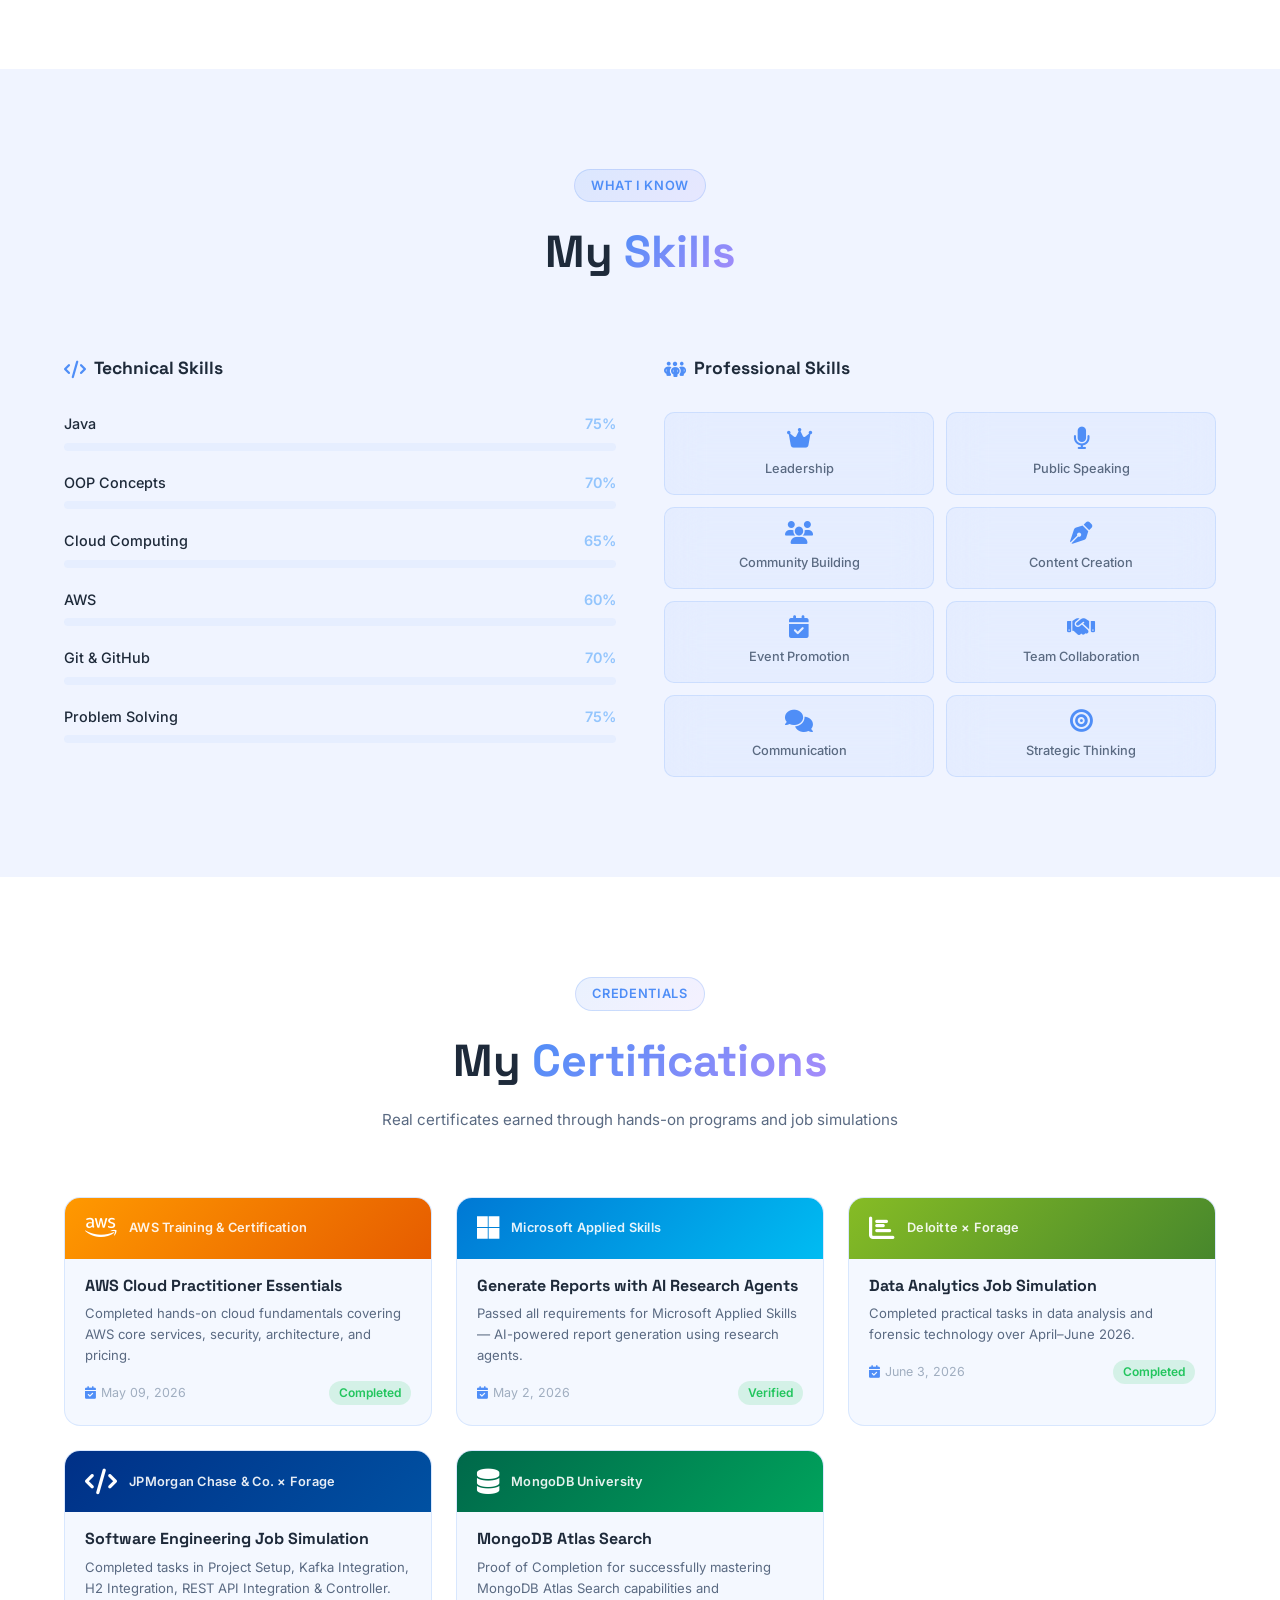
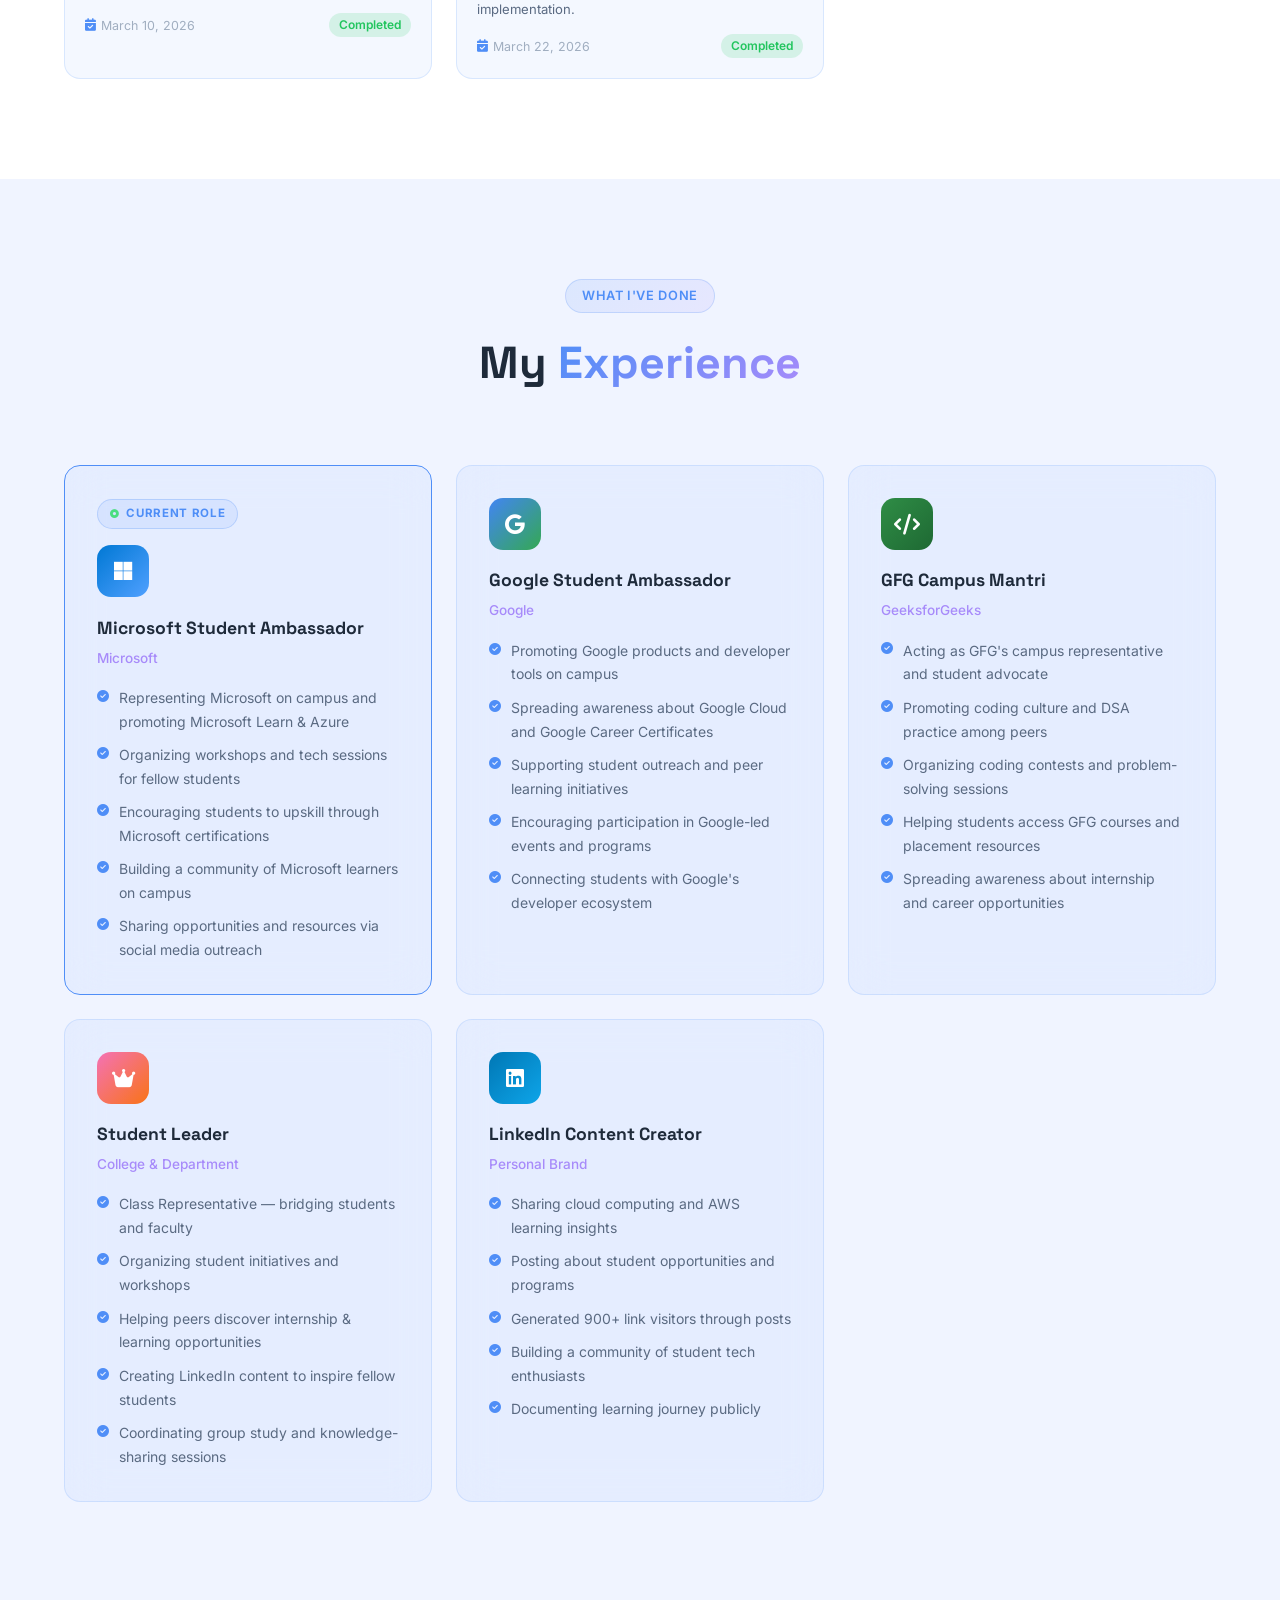
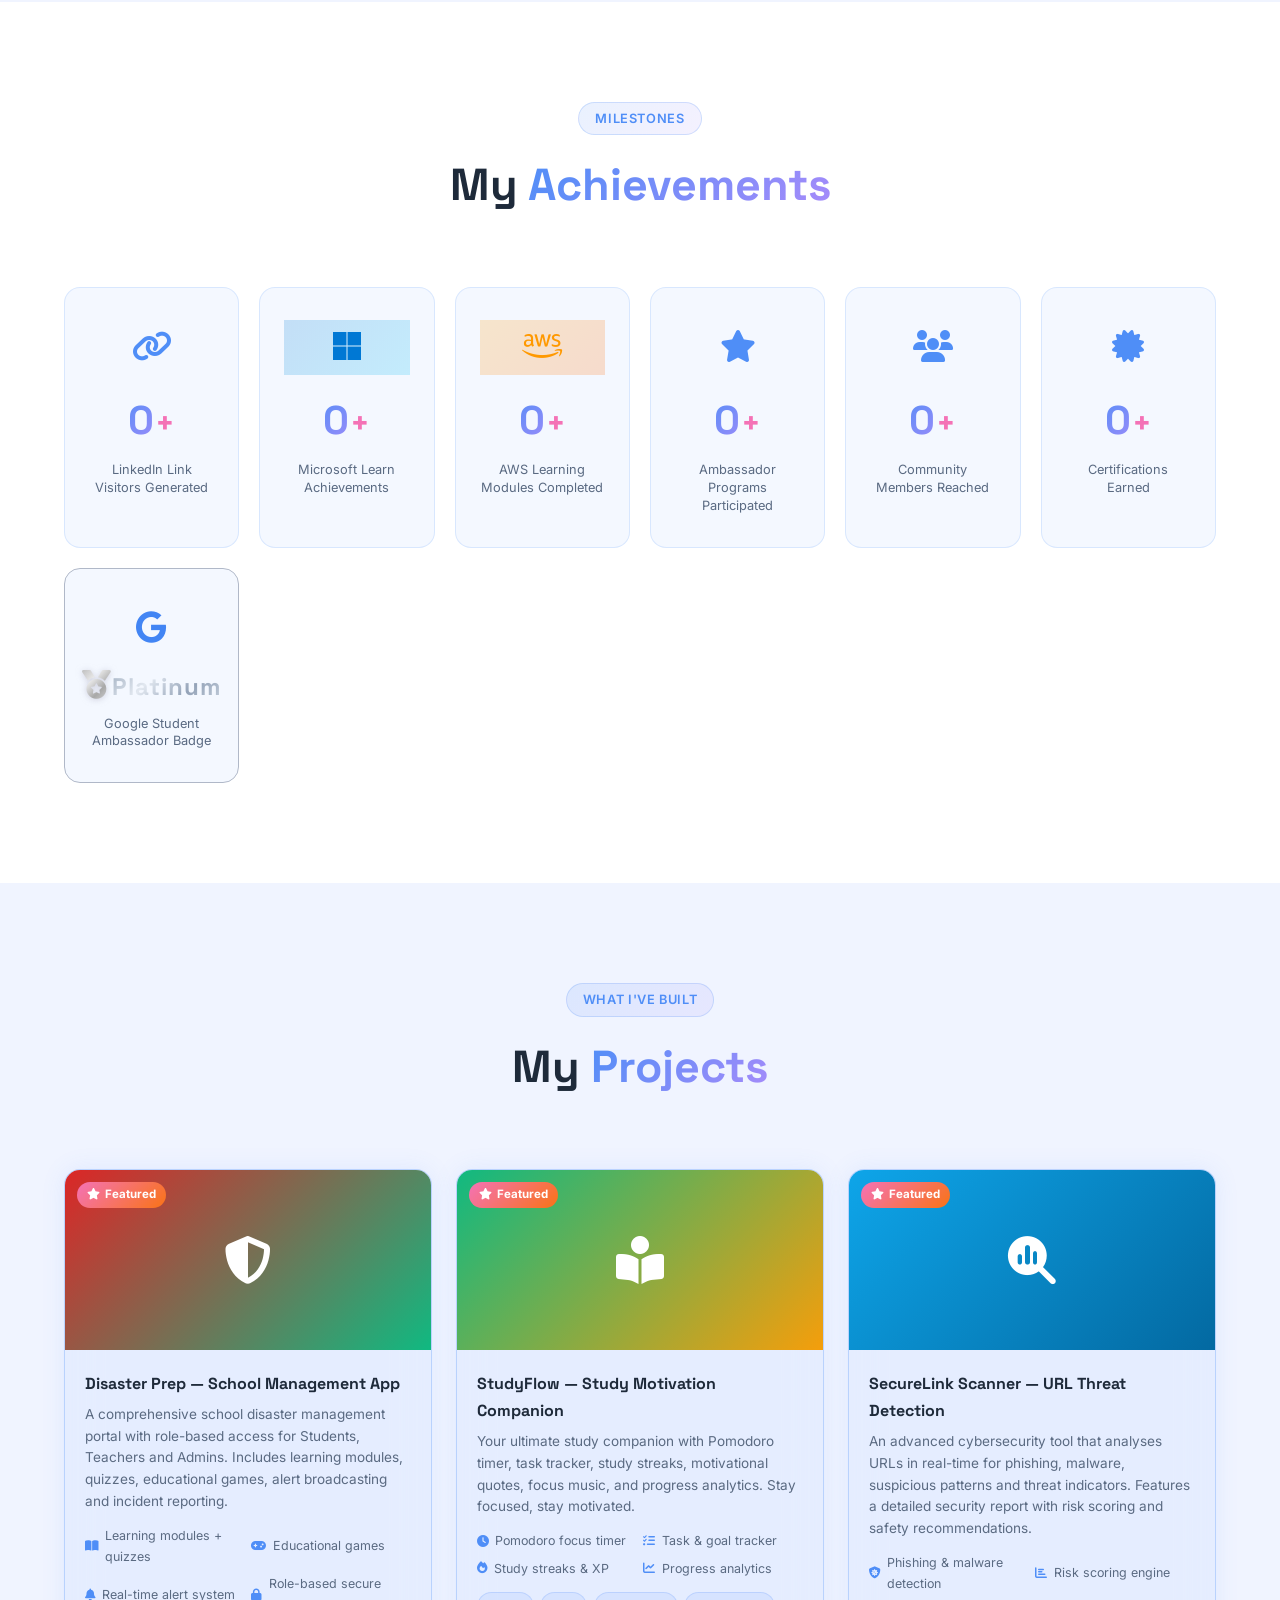
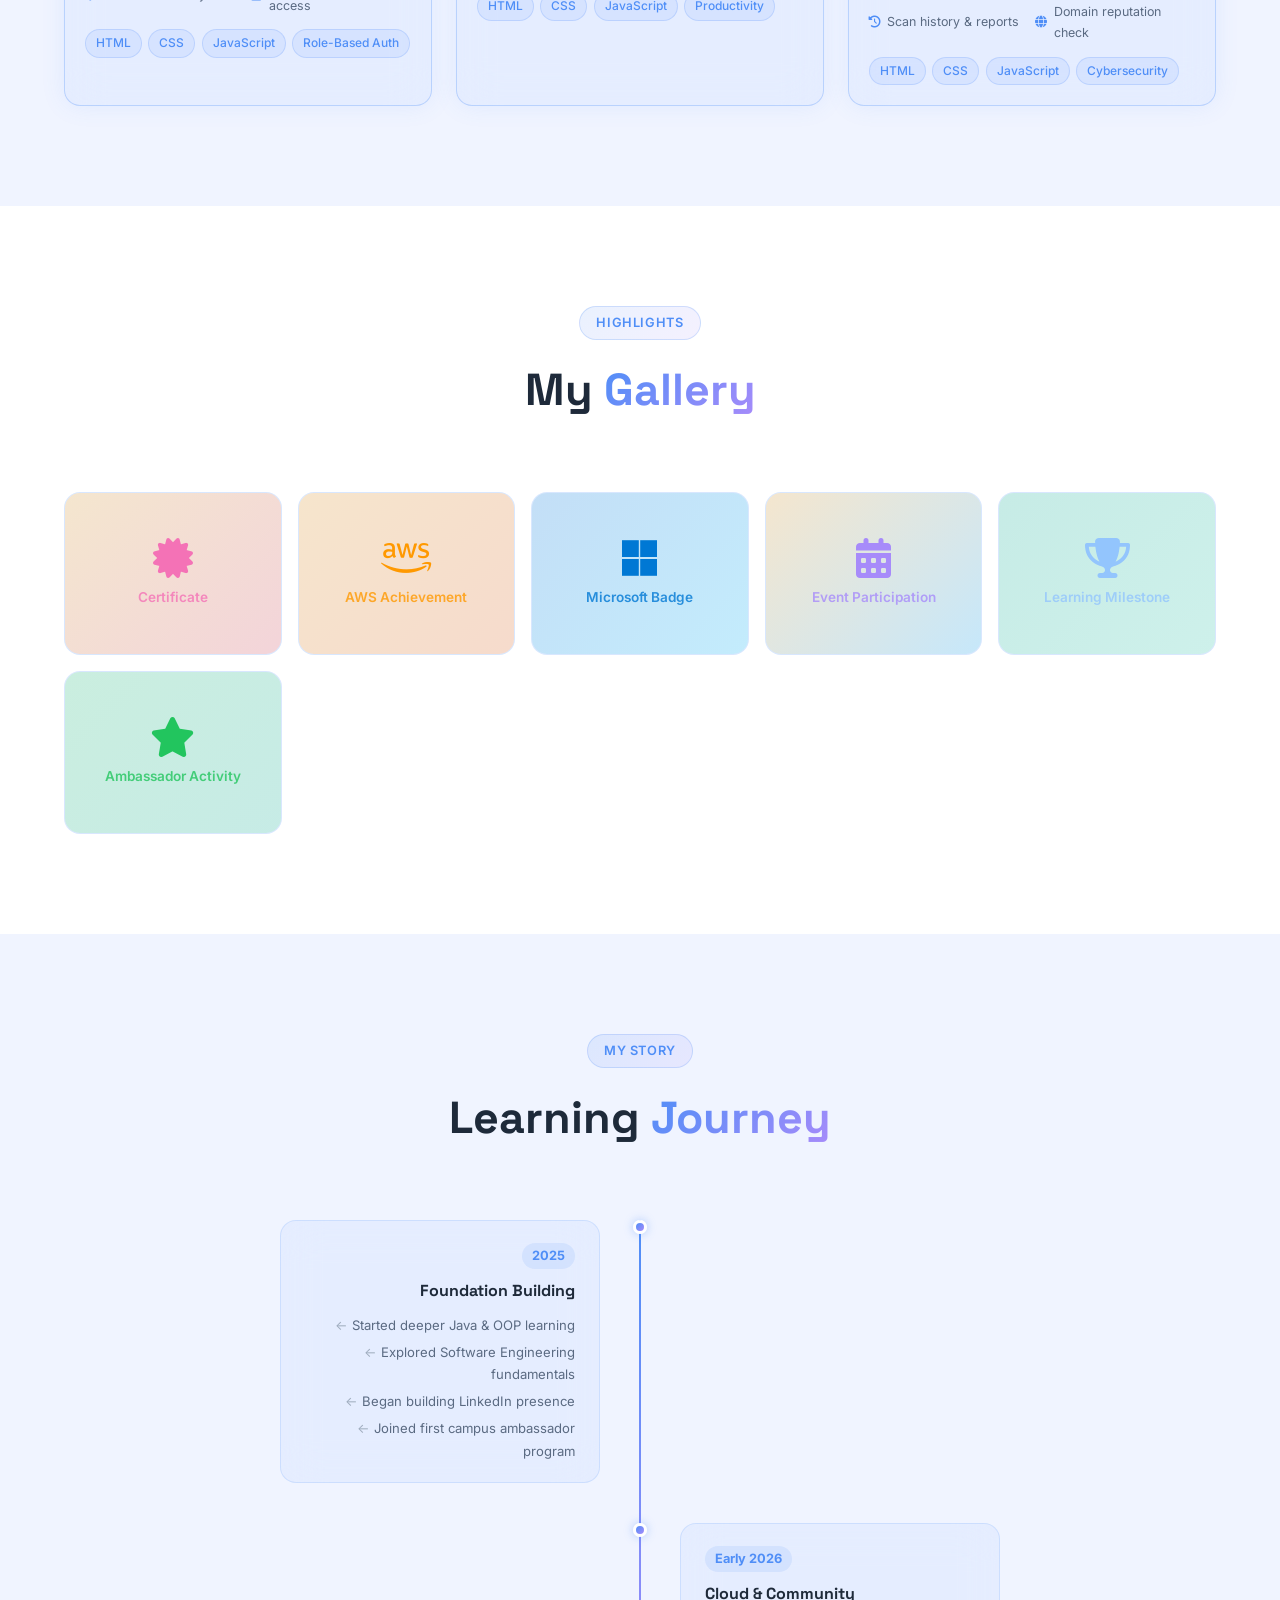
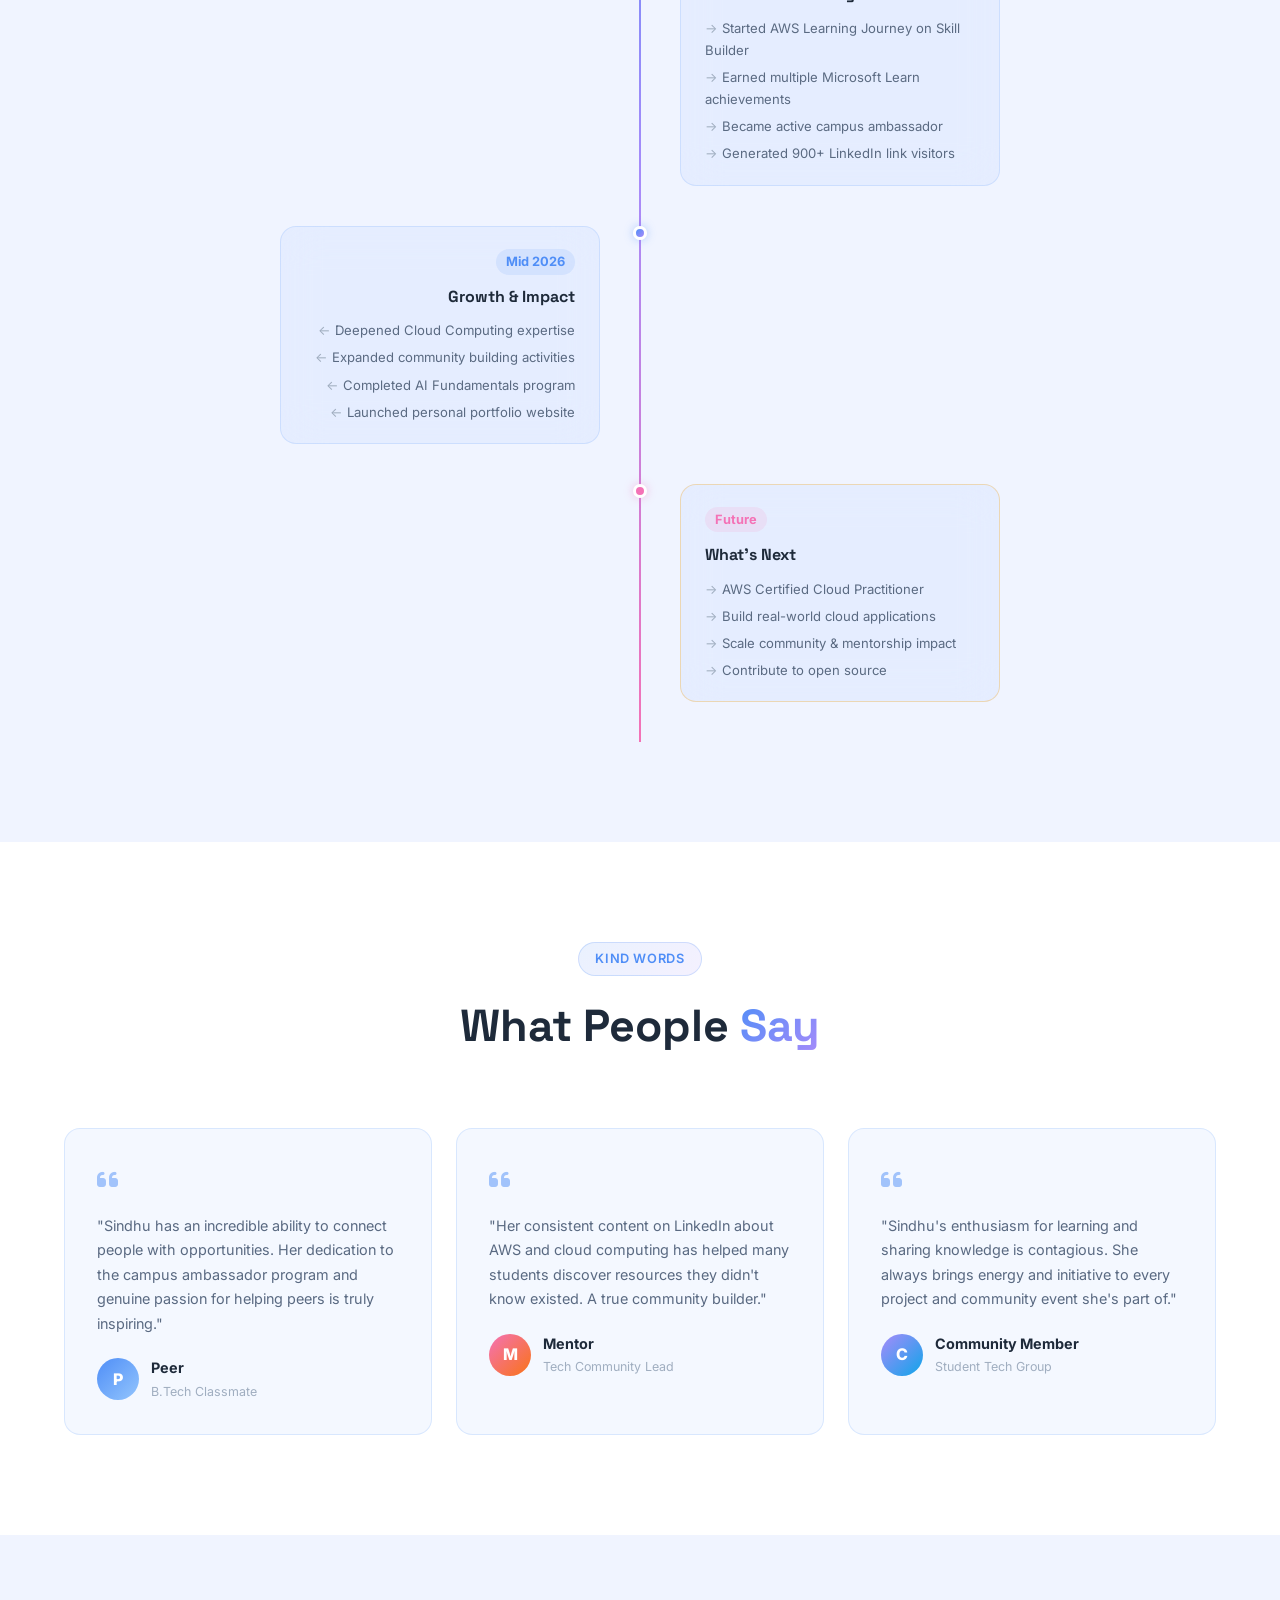
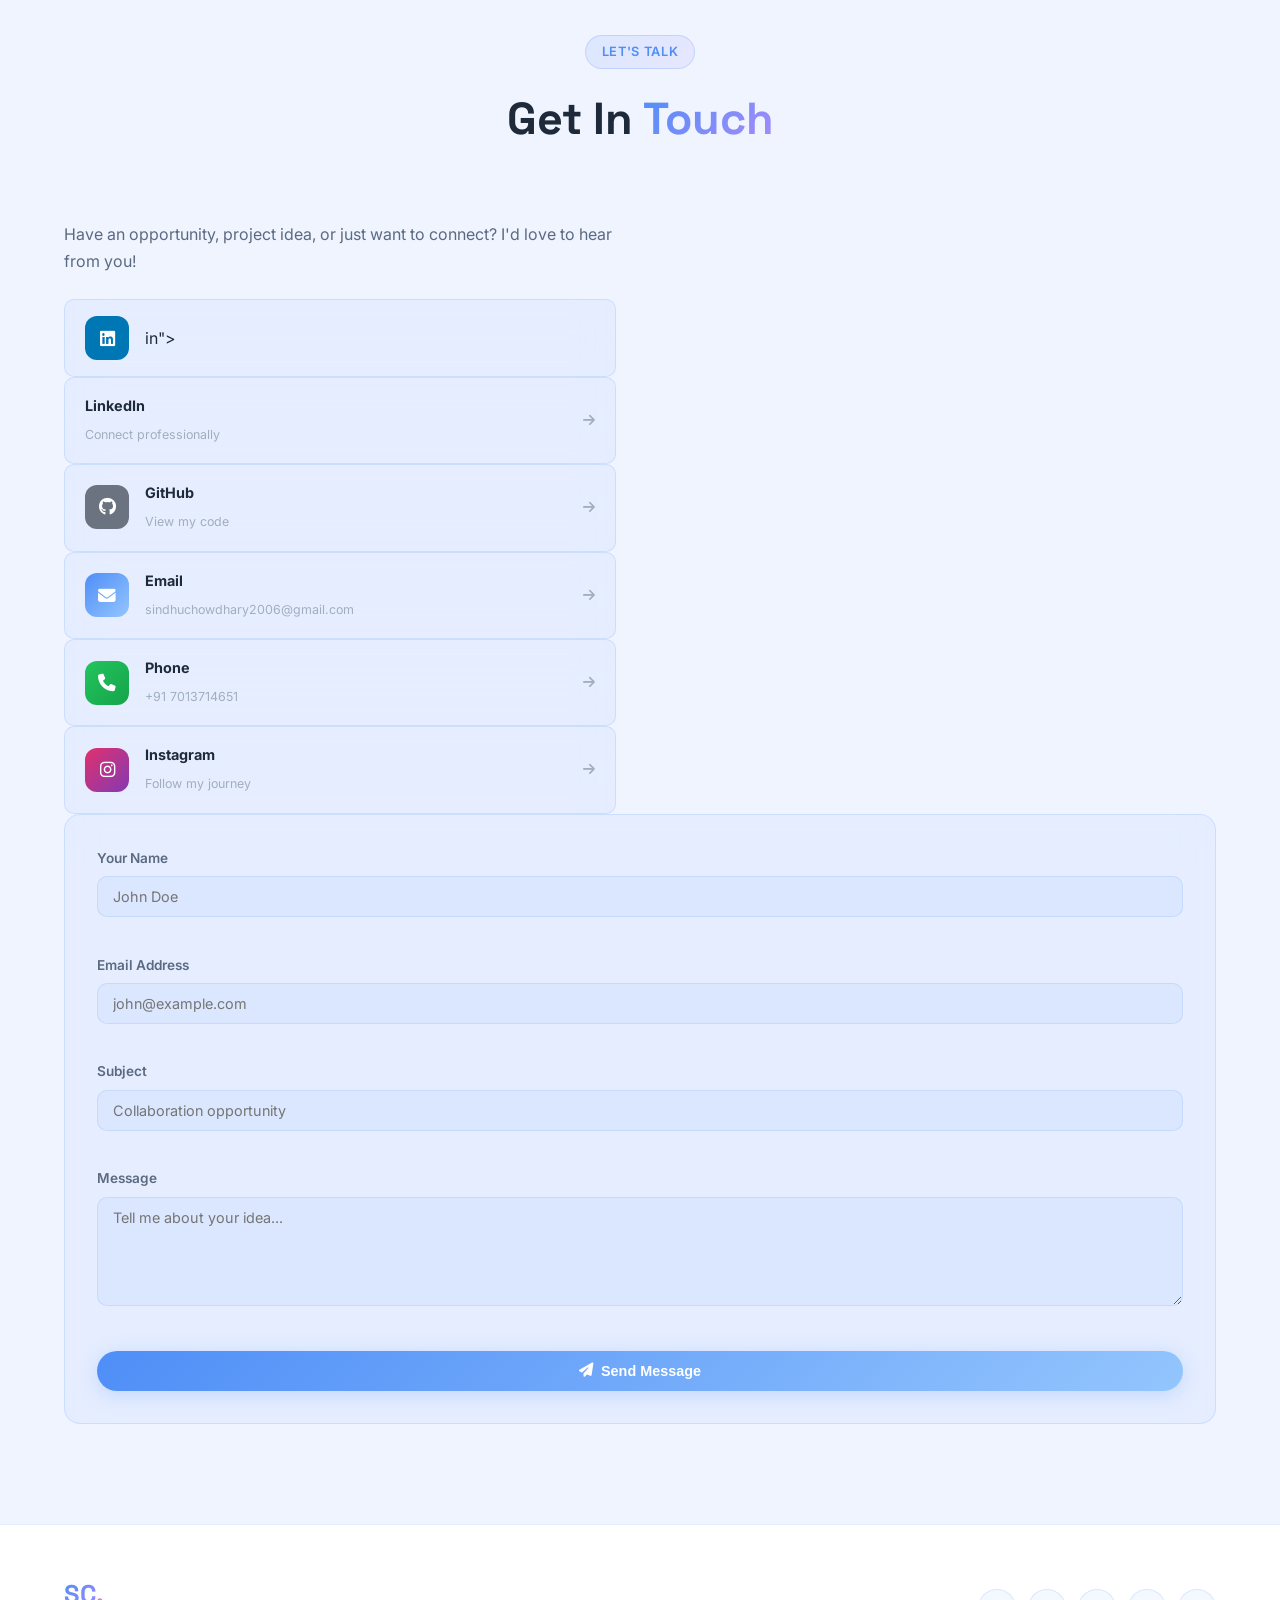
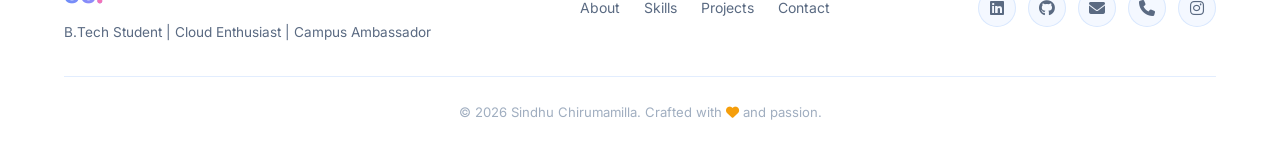
==== commit ed917bbe: "Full light theme overhaul - white, off-white, soft blue, pastel palette" ====
--- a/index.html
+++ b/index.html
@@ -37,9 +37,6 @@
         <li><a href="#contact">Contact</a></li>
       </ul>
       <div class="nav-actions">
-        <button id="theme-toggle" aria-label="Toggle theme">
-          <i class="fas fa-sun" id="theme-icon"></i>
-        </button>
         <button class="hamburger" id="hamburger" aria-label="Menu">
           <span></span><span></span><span></span>
         </button>
--- a/style.css
+++ b/style.css
@@ -1,45 +1,29 @@
 /* ============================================================
    SINDHU CHIRUMAMILLA — PORTFOLIO STYLES
-   New Theme: Deep Navy + Emerald + Gold
+   Theme: Clean Light — White, Off-white, Soft Blue, Pastel
 ============================================================ */
 
 /* ── Variables ───────────────────────────────────────────── */
 :root {
-  --primary:       #0EA5E9;
-  --primary-light: #38BDF8;
-  --secondary:     #8B5CF6;
-  --accent:        #EC4899;
-  --bg:            #F8FAFC;
-  --bg-alt:        #EFF6FF;
-  --surface:       rgba(14,165,233,0.07);
-  --surface-hover: rgba(14,165,233,0.13);
-  --border:        rgba(14,165,233,0.18);
-  --text:          #0F172A;
-  --text-muted:    #475569;
-  --text-dim:      #94A3B8;
-  --shadow:        0 8px 32px rgba(14,165,233,0.13);
+  --primary:       #4F8EF7;
+  --primary-light: #93C5FD;
+  --secondary:     #A78BFA;
+  --accent:        #F472B6;
+  --bg:            #FFFFFF;
+  --bg-alt:        #F0F4FF;
+  --surface:       rgba(79,142,247,0.06);
+  --surface-hover: rgba(79,142,247,0.11);
+  --border:        rgba(79,142,247,0.16);
+  --text:          #1E2A3A;
+  --text-muted:    #5A6A82;
+  --text-dim:      #A0AEC0;
+  --shadow:        0 8px 32px rgba(79,142,247,0.12);
   --radius:        16px;
   --radius-sm:     10px;
   --ease:          cubic-bezier(0.4,0,0.2,1);
   --t:             0.3s;
   --font:          'Inter', sans-serif;
   --font-h:        'Space Grotesk', sans-serif;
-}
-
-[data-theme="dark"] {
-  --primary:       #38BDF8;
-  --primary-light: #7DD3FC;
-  --secondary:     #A78BFA;
-  --accent:        #F472B6;
-  --bg:            #0A0F1E;
-  --bg-alt:        #0D1526;
-  --surface:       rgba(56,189,248,0.06);
-  --surface-hover: rgba(56,189,248,0.10);
-  --border:        rgba(56,189,248,0.15);
-  --text:          #E2F0FF;
-  --text-muted:    #7FA8C9;
-  --text-dim:      #3A607A;
-  --shadow:        0 8px 32px rgba(0,0,0,0.5);
 }
 
 /* ── Reset ───────────────────────────────────────────────── */
@@ -203,14 +187,14 @@
 }
 .btn-primary {
   background: linear-gradient(135deg, var(--primary), var(--primary-light));
-  color: #fff; box-shadow: 0 4px 20px rgba(16,185,129,.3);
-}
-.btn-primary:hover { transform: translateY(-2px); box-shadow: 0 8px 30px rgba(16,185,129,.5); }
+  color: #fff; box-shadow: 0 4px 20px rgba(79,142,247,.25);
+}
+.btn-primary:hover { transform: translateY(-2px); box-shadow: 0 8px 30px rgba(79,142,247,.4); }
 .btn-secondary {
-  background: linear-gradient(135deg, var(--secondary), #0EA5E9);
-  color: #fff; box-shadow: 0 4px 20px rgba(245,158,11,.3);
-}
-.btn-secondary:hover { transform: translateY(-2px); box-shadow: 0 8px 30px rgba(245,158,11,.5); }
+  background: linear-gradient(135deg, var(--secondary), var(--accent));
+  color: #fff; box-shadow: 0 4px 20px rgba(167,139,250,.25);
+}
+.btn-secondary:hover { transform: translateY(-2px); box-shadow: 0 8px 30px rgba(167,139,250,.4); }
 .btn-outline {
   background: transparent; color: var(--text); border: 2px solid var(--border);
 }
@@ -233,7 +217,7 @@
 .tech-icon:nth-child(5) { animation-delay: 1.2s; }
 .tech-icon:nth-child(6) { animation-delay: 1.5s; }
 @keyframes float { 0%,100% { transform: translateY(0); } 50% { transform: translateY(-6px); } }
-.tech-icon:hover { color: var(--primary); border-color: var(--primary); box-shadow: 0 4px 20px rgba(16,185,129,.2); }
+.tech-icon:hover { color: var(--primary); border-color: var(--primary); box-shadow: 0 4px 20px rgba(79,142,247,.15); }
 
 /* Hero visual */
 .hero-visual { flex: 0 0 auto; display: flex; align-items: center; justify-content: center; }
@@ -243,7 +227,7 @@
   width: 140px; height: 140px; border-radius: 50%;
   background: linear-gradient(135deg, var(--primary), var(--secondary));
   display: flex; align-items: center; justify-content: center;
-  box-shadow: 0 0 60px rgba(16,185,129,.4); z-index: 2;
+  box-shadow: 0 0 40px rgba(79,142,247,.3); z-index: 2;
 }
 .avatar-placeholder { font-size: 3.5rem; color: #fff; }
 .avatar-photo {
@@ -281,9 +265,9 @@
 .section-header { text-align: center; margin-bottom: 4rem; }
 .section-tag {
   display: inline-block; padding: 5px 16px;
-  background: linear-gradient(135deg,rgba(16,185,129,.15),rgba(245,158,11,.15));
-  border: 1px solid rgba(16,185,129,.3); border-radius: 50px;
-  font-size: .8rem; font-weight: 600; color: var(--primary-light);
+  background: linear-gradient(135deg,rgba(79,142,247,.12),rgba(167,139,250,.12));
+  border: 1px solid rgba(79,142,247,.22); border-radius: 50px;
+  font-size: .8rem; font-weight: 600; color: var(--primary);
   letter-spacing: .05em; text-transform: uppercase; margin-bottom: .75rem;
 }
 .section-title {
@@ -299,7 +283,7 @@
   background: linear-gradient(135deg, var(--primary), var(--secondary));
   display: flex; align-items: center; justify-content: center;
   font-size: 2.5rem; color: #fff; margin: 0 auto 1rem;
-  box-shadow: 0 4px 20px rgba(16,185,129,.3);
+  box-shadow: 0 4px 20px rgba(79,142,247,.2);
 }
 .about-card h3 { font-family: var(--font-h); font-size: 1.2rem; font-weight: 700; margin-bottom: .25rem; }
 .about-role { color: var(--secondary); font-size: .9rem; font-weight: 500; margin-bottom: 1.25rem; }
@@ -311,7 +295,7 @@
   font-size: 1rem; transition: all var(--t);
 }
 .social-link.linkedin:hover { background: #0077B5; border-color: #0077B5; color: #fff; }
-.social-link.github:hover   { background: #333;    border-color: #333;    color: #fff; }
+.social-link.github:hover   { background: #6B7280; border-color: #6B7280; color: #fff; }
 .social-link.email:hover    { background: var(--primary); border-color: var(--primary); color: #fff; }
 .social-link.phone:hover    { background: #22c55e; border-color: #22c55e; color: #fff; }
 .social-link.insta:hover    { background: linear-gradient(135deg,#E1306C,#833AB4); border-color: #E1306C; color: #fff; }
@@ -358,7 +342,7 @@
 .skill-card i { font-size: 1.4rem; color: var(--primary); }
 .skill-card:hover {
   color: var(--text); border-color: var(--primary); transform: translateY(-3px);
-  box-shadow: 0 8px 20px rgba(16,185,129,.2);
+  box-shadow: 0 8px 20px rgba(79,142,247,.15);
 }
 
 /* ═══════════════════════════════ CERTIFICATIONS */
@@ -410,8 +394,8 @@
 .exp-current-badge {
   display: inline-flex; align-items: center; gap: .4rem;
   font-size: .72rem; font-weight: 700; text-transform: uppercase; letter-spacing: .06em;
-  color: var(--primary); background: rgba(16,185,129,.12);
-  border: 1px solid var(--primary); border-radius: 30px;
+  color: var(--primary); background: rgba(79,142,247,.10);
+  border: 1px solid rgba(79,142,247,.25); border-radius: 30px;
   padding: .25rem .75rem; margin-bottom: 1rem;
 }
 .exp-current-badge i { font-size: .55rem; color: #4ade80; animation: pulse-dot 1.5s ease-in-out infinite; }
@@ -427,7 +411,7 @@
 .stat-card { border-radius: var(--radius); padding: 2rem 1.5rem; text-align: center; transition: all var(--t); }
 .stat-card:hover {
   transform: translateY(-5px);
-  box-shadow: 0 12px 40px rgba(16,185,129,.2); border-color: var(--primary);
+  box-shadow: 0 12px 40px rgba(79,142,247,.15); border-color: var(--primary);
 }
 .stat-icon { font-size: 2rem; margin-bottom: .75rem; color: var(--primary); }
 .stat-icon.ms-color      { color: #0078D4; }
@@ -463,7 +447,7 @@
 /* ═══════════════════════════════ PROJECTS */
 .projects-grid { display: grid; grid-template-columns: repeat(auto-fit,minmax(300px,1fr)); gap: 1.5rem; }
 .project-card { border-radius: var(--radius); overflow: hidden; transition: all var(--t); }
-.project-card:hover { transform: translateY(-6px); box-shadow: 0 20px 50px rgba(0,0,0,.3); border-color: var(--primary); }
+.project-card:hover { transform: translateY(-6px); box-shadow: 0 20px 50px rgba(79,142,247,.18); border-color: var(--primary); }
 .project-img { position: relative; height: 160px; overflow: hidden; }
 .project-img-placeholder {
   width: 100%; height: 100%;
@@ -477,7 +461,7 @@
 .project-img-placeholder.aws      { background: linear-gradient(135deg,#FF9900,#FF6600); }
 .project-img-placeholder.content  { background: linear-gradient(135deg,#0077B5,#006097); }
 .project-overlay {
-  position: absolute; inset: 0; background: rgba(0,0,0,.7);
+  position: absolute; inset: 0; background: rgba(79,142,247,.82);
   display: flex; align-items: center; justify-content: center; gap: 1rem;
   opacity: 0; transition: opacity var(--t);
 }
@@ -495,8 +479,8 @@
 .project-tags { display: flex; flex-wrap: wrap; gap: .4rem; }
 .tag {
   padding: 3px 10px;
-  background: rgba(16,185,129,.15); border: 1px solid rgba(16,185,129,.25);
-  border-radius: 50px; font-size: .75rem; font-weight: 500; color: var(--primary-light);
+  background: rgba(79,142,247,.10); border: 1px solid rgba(79,142,247,.20);
+  border-radius: 50px; font-size: .75rem; font-weight: 500; color: var(--primary);
 }
 
 /* ═══════════════════════════════ GALLERY */
@@ -532,20 +516,20 @@
   width: 14px; height: 14px; border-radius: 50%;
   background: linear-gradient(135deg,var(--primary),var(--secondary));
   border: 3px solid var(--bg);
-  box-shadow: 0 0 10px rgba(16,185,129,.5);
+  box-shadow: 0 0 10px rgba(79,142,247,.4);
 }
 .timeline-item.left  .timeline-dot { right: -7px; }
 .timeline-item.right .timeline-dot { left:  -7px; }
-.timeline-dot.future { background: var(--accent); box-shadow: 0 0 10px rgba(245,158,11,.5); }
+.timeline-dot.future { background: var(--accent); box-shadow: 0 0 10px rgba(244,114,182,.4); }
 .timeline-card { border-radius: var(--radius); padding: 1.25rem 1.5rem; transition: all var(--t); }
 .timeline-card:hover { border-color: var(--primary); transform: translateY(-3px); }
 .future-card { border-color: rgba(245,158,11,.3); }
 .timeline-year {
   display: inline-block; font-size: .8rem; font-weight: 700;
-  color: var(--primary-light); background: rgba(16,185,129,.15);
+  color: var(--primary); background: rgba(79,142,247,.12);
   padding: 2px 10px; border-radius: 50px; margin-bottom: .5rem;
 }
-.future-card .timeline-year { color: var(--accent); background: rgba(245,158,11,.15); }
+.future-card .timeline-year { color: var(--accent); background: rgba(244,114,182,.12); }
 .timeline-card h4 { font-family: var(--font-h); font-weight: 700; margin-bottom: .6rem; font-size: 1rem; }
 .timeline-card ul { display: flex; flex-direction: column; gap: .3rem; }
 .timeline-card ul li { font-size: .82rem; color: var(--text-muted); }
@@ -587,7 +571,7 @@
   font-size: 1.1rem; color: #fff; flex-shrink: 0;
 }
 .linkedin-bg { background: #0077B5; }
-.github-bg   { background: #333; }
+.github-bg   { background: #6B7280; }
 .email-bg    { background: linear-gradient(135deg,var(--primary),var(--primary-light)); }
 .phone-bg    { background: linear-gradient(135deg,#22c55e,#16a34a); }
 .insta-bg    { background: linear-gradient(135deg,#E1306C,#833AB4); }
@@ -607,7 +591,7 @@
   transition: all var(--t); outline: none; resize: vertical;
 }
 .form-group input:focus,
-.form-group textarea:focus { border-color: var(--primary); box-shadow: 0 0 0 3px rgba(16,185,129,.15); }
+.form-group textarea:focus { border-color: var(--primary); box-shadow: 0 0 0 3px rgba(79,142,247,.12); }
 .form-group input.error,
 .form-group textarea.error { border-color: #EF4444; }
 .form-error { display: block; font-size: .78rem; color: #EF4444; margin-top: .25rem; min-height: 1em; }
@@ -722,7 +706,7 @@
 
 .cert-view-overlay {
   position: absolute; inset: 0;
-  background: rgba(16,185,129,.85);
+  background: rgba(79,142,247,.88);
   display: flex; align-items: center; justify-content: center;
   gap: .5rem; color: #fff; font-weight: 700; font-size: .95rem;
   opacity: 0; transition: opacity var(--t);
@@ -739,7 +723,7 @@
 /* ═══ CERT MODAL */
 .cert-modal-overlay {
   position: fixed; inset: 0; z-index: 9000;
-  background: rgba(0,0,0,.75);
+  background: rgba(30,42,58,.55);
   backdrop-filter: blur(8px);
   display: flex; align-items: center; justify-content: center;
   padding: 1.5rem;
@@ -761,12 +745,12 @@
 .cert-modal-close {
   position: absolute; top: .75rem; right: .75rem; z-index: 10;
   width: 34px; height: 34px; border-radius: 50%;
-  background: rgba(0,0,0,.35); border: 1px solid rgba(255,255,255,.2);
-  color: #fff; font-size: .95rem; cursor: pointer;
+  background: rgba(255,255,255,.8); border: 1px solid var(--border);
+  color: var(--text-muted); font-size: .95rem; cursor: pointer;
   display: flex; align-items: center; justify-content: center;
   transition: all var(--t);
 }
-.cert-modal-close:hover { background: #EF4444; border-color: #EF4444; }
+.cert-modal-close:hover { background: #EF4444; border-color: #EF4444; color: #fff; }
 
 .cert-modal-content { display: none; }
 .cert-modal-content.active { display: block; }
@@ -781,7 +765,7 @@
 
 .cert-preview-body {
   padding: 1.75rem 2rem;
-  background: var(--bg);
+  background: #FFFFFF;
   text-align: center;
 }
 .cert-preview-type {
@@ -801,8 +785,8 @@
 }
 .cert-preview-date {
   display: inline-block; padding: 4px 14px;
-  background: rgba(16,185,129,.15); border: 1px solid rgba(16,185,129,.3);
-  border-radius: 50px; font-size: .8rem; color: var(--primary-light);
+  background: rgba(79,142,247,.10); border: 1px solid rgba(79,142,247,.22);
+  border-radius: 50px; font-size: .8rem; color: var(--primary);
   font-weight: 600; margin-bottom: .6rem;
 }
 .cert-preview-id { font-size: .75rem; color: var(--text-dim); margin-bottom: .5rem; }
@@ -831,8 +815,8 @@
   background: linear-gradient(135deg, #10B981, #F59E0B);
 }
 .featured-project {
-  border-color: rgba(16,185,129,.4);
-  box-shadow: 0 0 30px rgba(16,185,129,.15);
+  border-color: rgba(79,142,247,.3);
+  box-shadow: 0 0 24px rgba(79,142,247,.10);
 }
 .featured-project .project-img { height: 180px; }
 .featured-badge {
